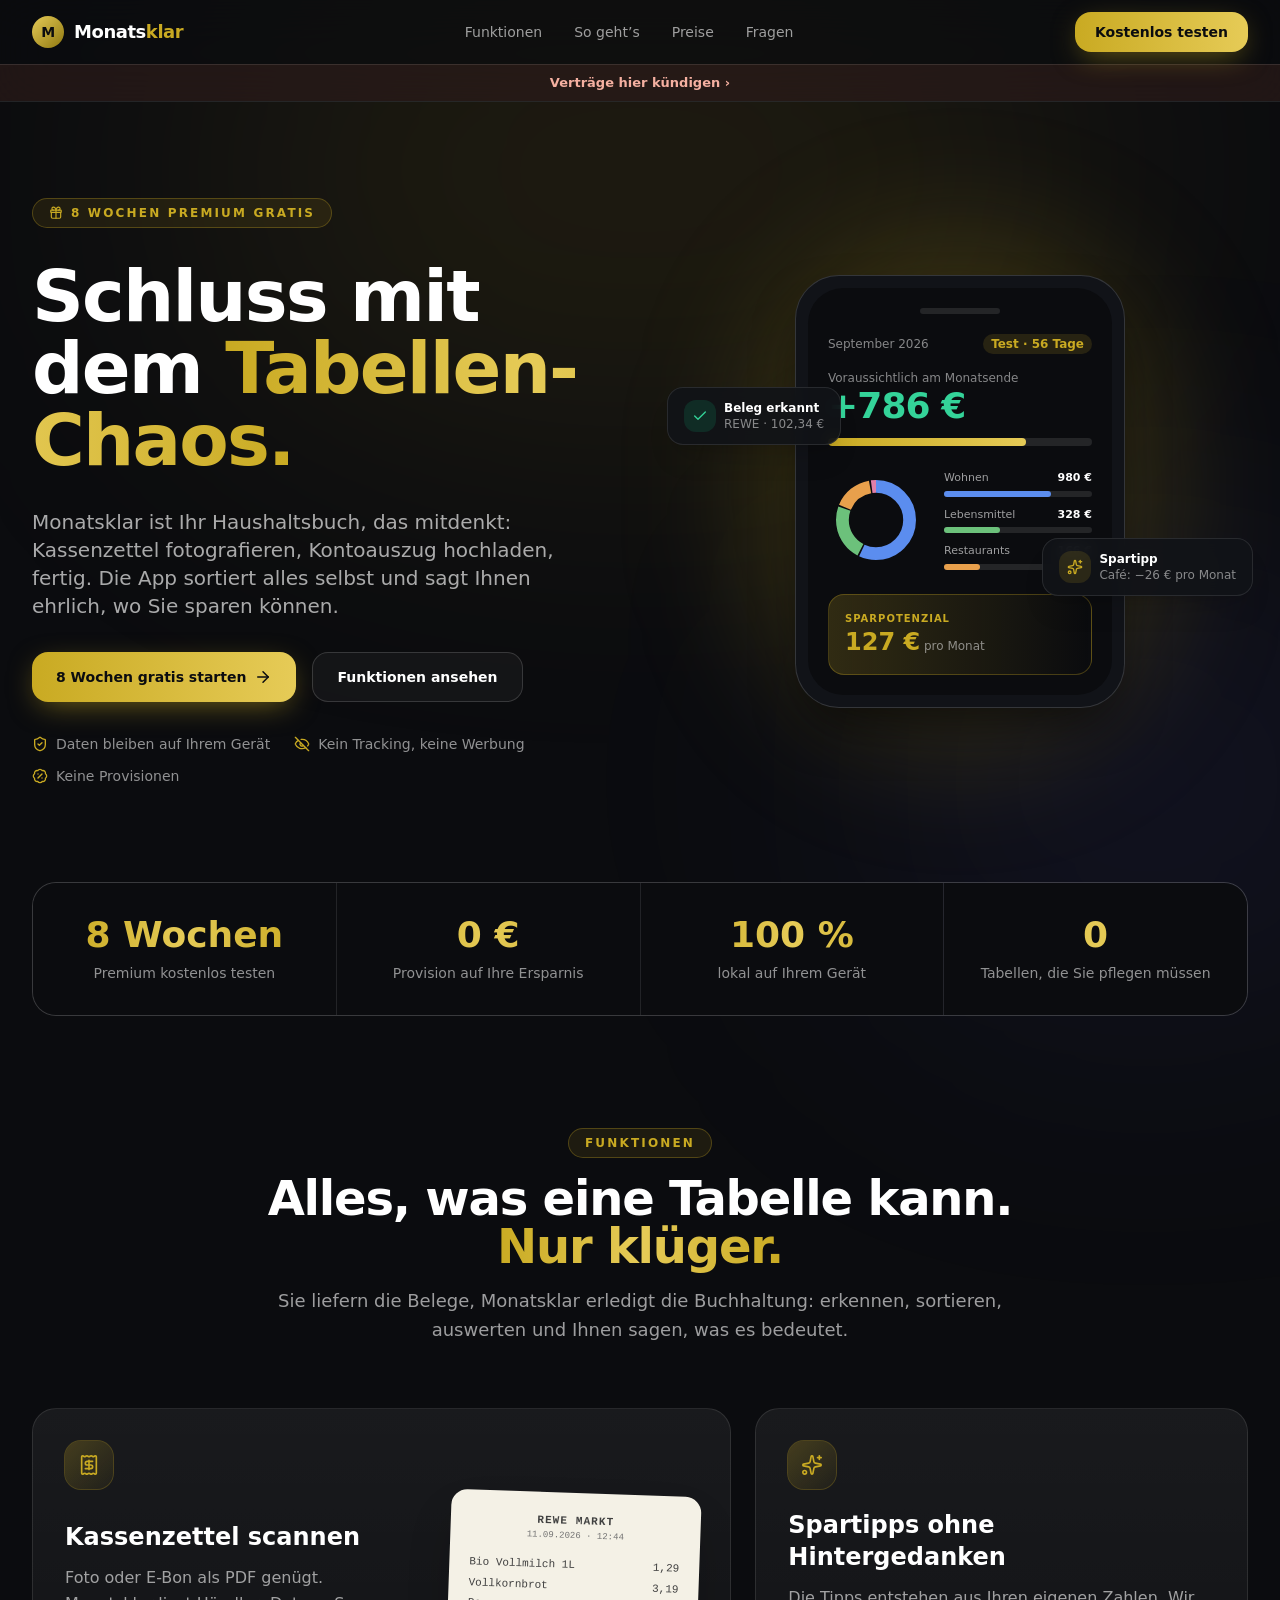
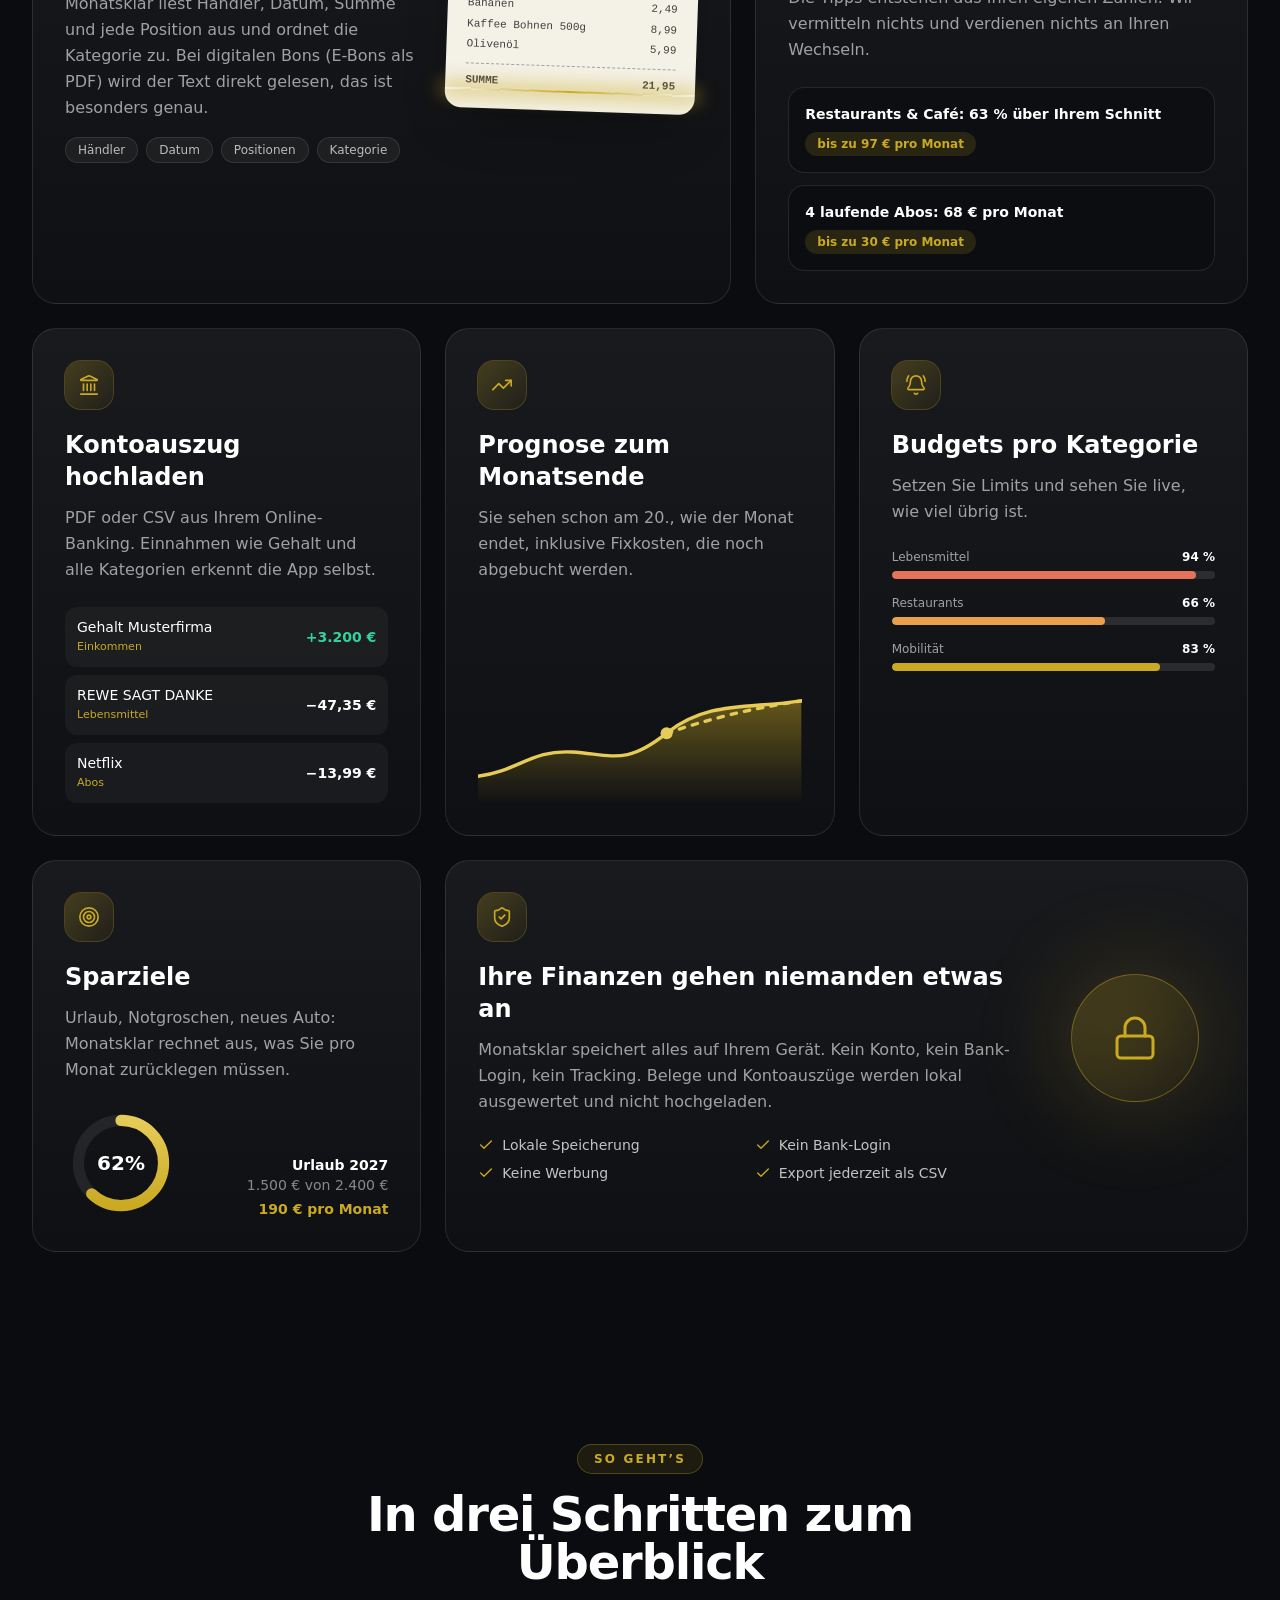
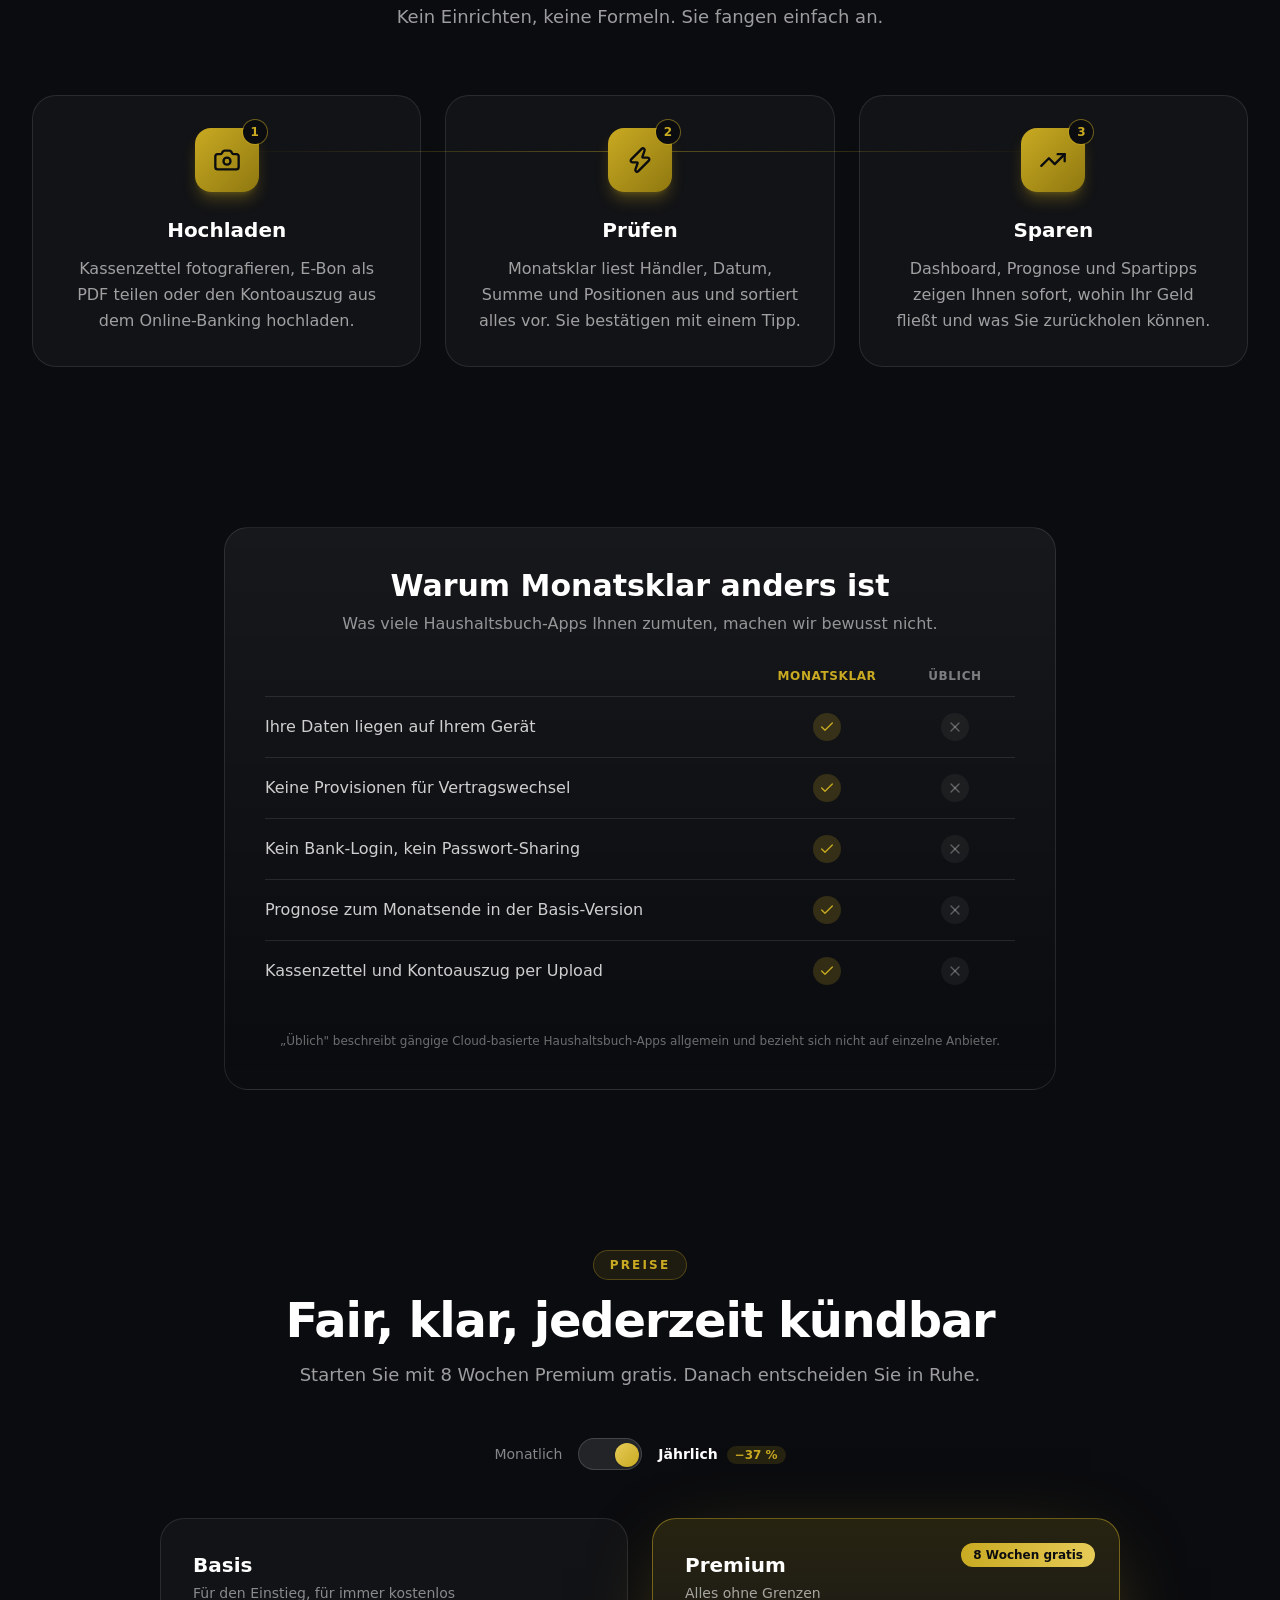
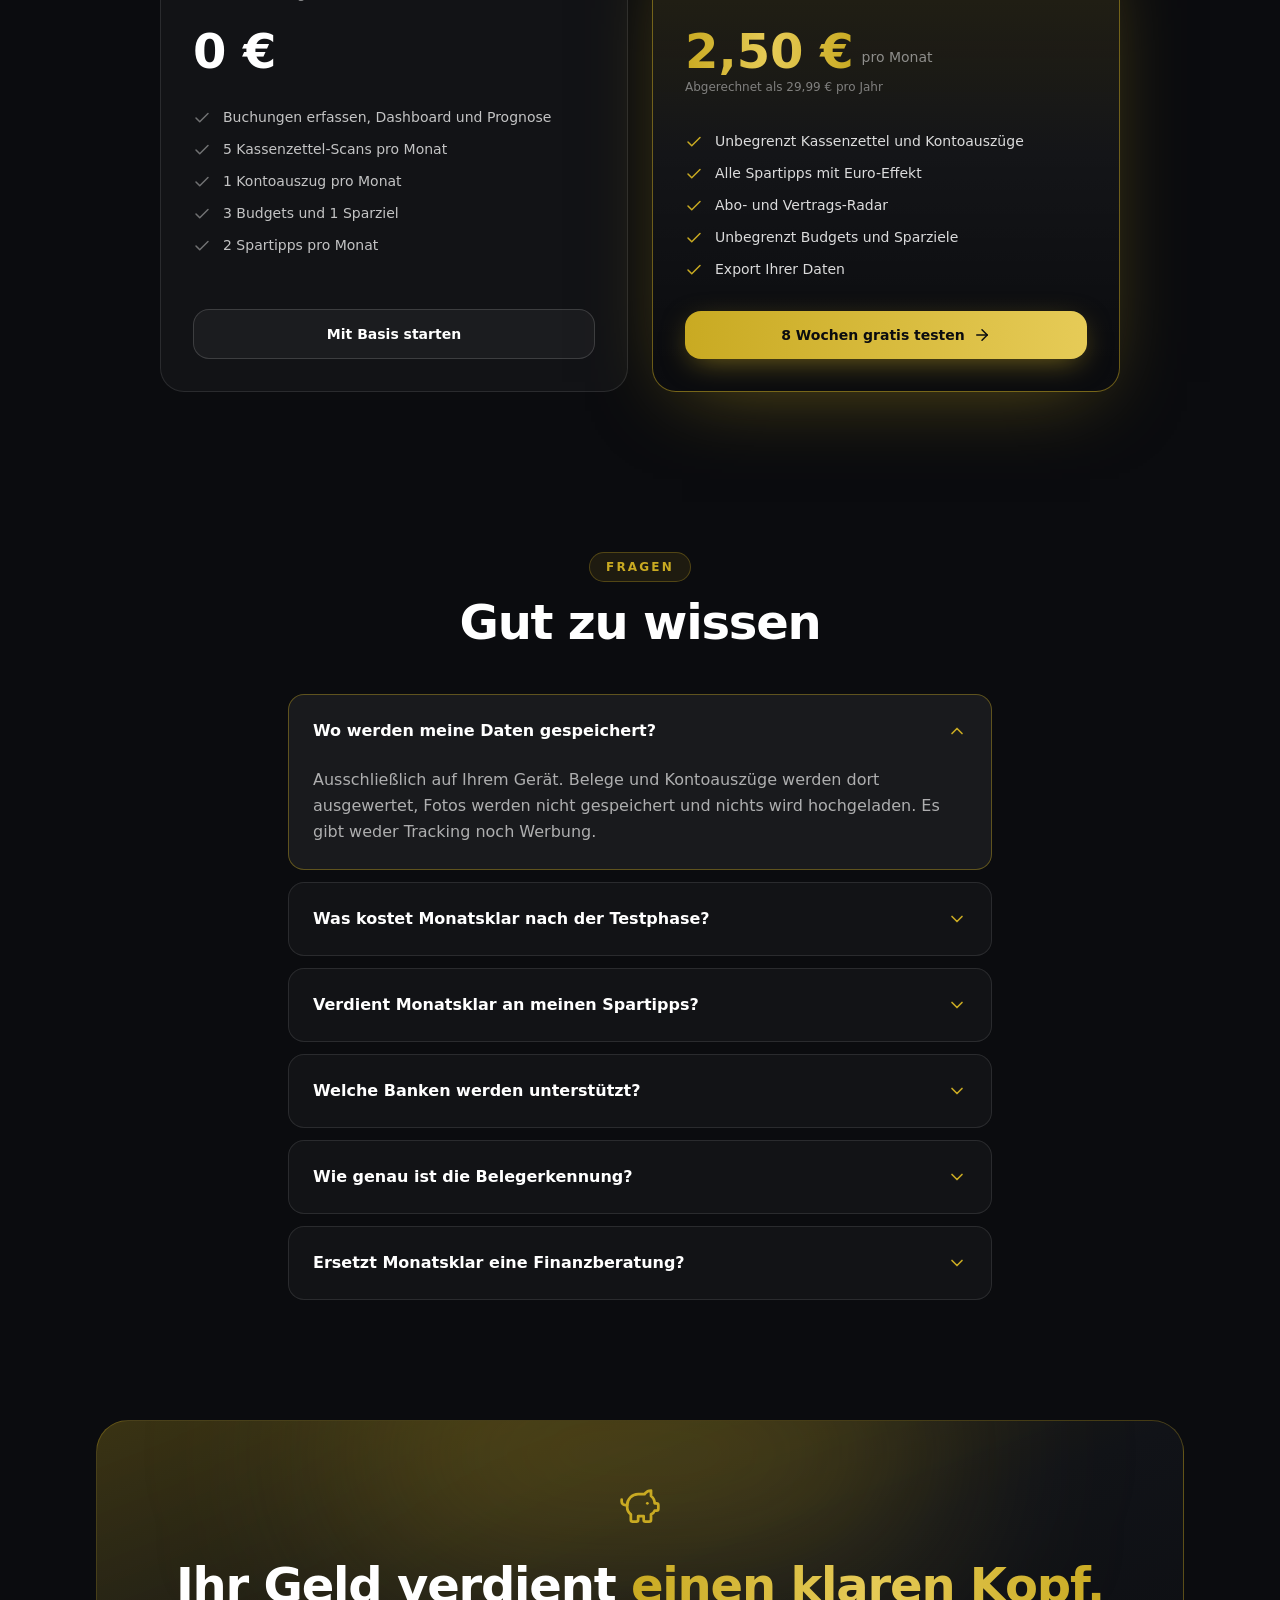
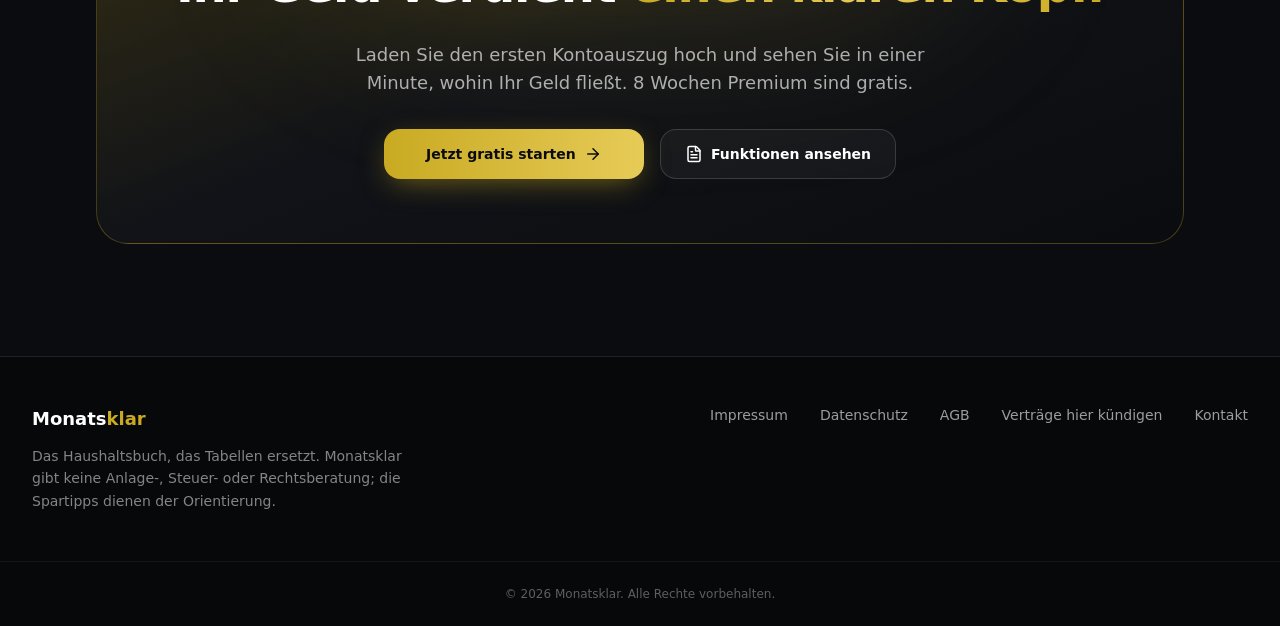
==== info/index.html @ ccb0baa8 "Umbenennung in Monatsklar (App, Landingpage, Impressum, Datenschutz, AGB, Symbole) Co-Authored-By: C" ====
<!doctype html>
<html lang="de">
  <head>
    <meta charset="UTF-8" />
    <meta name="viewport" content="width=device-width, initial-scale=1.0" />
    <meta name="theme-color" content="#0B0C0F" />
    <meta name="robots" content="noindex" />
    <meta name="description" content="Monatsklar: Das Haushaltsbuch, das Excel-Tabellen ersetzt. Kassenzettel scannen, Kontoauszug hochladen, ehrliche Spartipps. Ihre Daten bleiben auf Ihrem Gerät." />
    <link rel="icon" type="image/png" href="icon-192.png" />
    <title>Monatsklar – Ihr Haushaltsbuch ohne Tabellen</title>
    <script type="module" crossorigin src="./assets/main-u9g-GvxR.js"></script>
    <link rel="modulepreload" crossorigin href="./assets/jsx-runtime-CfzpTNAE.js">
    <link rel="stylesheet" crossorigin href="./assets/jsx-runtime-DGRB9wuJ.css">
  </head>
  <body>
    <div id="root"></div>
  </body>
</html>
---- info/assets/jsx-runtime-DGRB9wuJ.css ----
*,:before,:after,::backdrop{--tw-border-spacing-x:0;--tw-border-spacing-y:0;--tw-translate-x:0;--tw-translate-y:0;--tw-rotate:0;--tw-skew-x:0;--tw-skew-y:0;--tw-scale-x:1;--tw-scale-y:1;--tw-pan-x: ;--tw-pan-y: ;--tw-pinch-zoom: ;--tw-scroll-snap-strictness:proximity;--tw-gradient-from-position: ;--tw-gradient-via-position: ;--tw-gradient-to-position: ;--tw-ordinal: ;--tw-slashed-zero: ;--tw-numeric-figure: ;--tw-numeric-spacing: ;--tw-numeric-fraction: ;--tw-ring-inset: ;--tw-ring-offset-width:0px;--tw-ring-offset-color:#fff;--tw-ring-color:#3b82f680;--tw-ring-offset-shadow:0 0 #0000;--tw-ring-shadow:0 0 #0000;--tw-shadow:0 0 #0000;--tw-shadow-colored:0 0 #0000;--tw-blur: ;--tw-brightness: ;--tw-contrast: ;--tw-grayscale: ;--tw-hue-rotate: ;--tw-invert: ;--tw-saturate: ;--tw-sepia: ;--tw-drop-shadow: ;--tw-backdrop-blur: ;--tw-backdrop-brightness: ;--tw-backdrop-contrast: ;--tw-backdrop-grayscale: ;--tw-backdrop-hue-rotate: ;--tw-backdrop-invert: ;--tw-backdrop-opacity: ;--tw-backdrop-saturate: ;--tw-backdrop-sepia: ;--tw-contain-size: ;--tw-contain-layout: ;--tw-contain-paint: ;--tw-contain-style: }*,:before,:after{box-sizing:border-box;border:0 solid #e5e7eb}:before,:after{--tw-content:""}html,:host{-webkit-text-size-adjust:100%;tab-size:4;font-feature-settings:normal;font-variation-settings:normal;-webkit-tap-highlight-color:transparent;font-family:ui-sans-serif,system-ui,-apple-system,Segoe UI,Roboto,Helvetica Neue,Arial,sans-serif;line-height:1.5}body{line-height:inherit;margin:0}hr{height:0;color:inherit;border-top-width:1px}abbr:where([title]){-webkit-text-decoration:underline dotted;text-decoration:underline dotted}h1,h2,h3,h4,h5,h6{font-size:inherit;font-weight:inherit}a{color:inherit;-webkit-text-decoration:inherit;text-decoration:inherit}b,strong{font-weight:bolder}code,kbd,samp,pre{font-feature-settings:normal;font-variation-settings:normal;font-family:ui-monospace,SFMono-Regular,Menlo,Monaco,Consolas,Liberation Mono,Courier New,monospace;font-size:1em}small{font-size:80%}sub,sup{vertical-align:baseline;font-size:75%;line-height:0;position:relative}sub{bottom:-.25em}sup{top:-.5em}table{text-indent:0;border-color:inherit;border-collapse:collapse}button,input,optgroup,select,textarea{font-feature-settings:inherit;font-variation-settings:inherit;font-family:inherit;font-size:100%;font-weight:inherit;line-height:inherit;letter-spacing:inherit;color:inherit;margin:0;padding:0}button,select{text-transform:none}button,input:where([type=button]),input:where([type=reset]),input:where([type=submit]){-webkit-appearance:button;background-color:#0000;background-image:none}:-moz-focusring{outline:auto}:-moz-ui-invalid{box-shadow:none}progress{vertical-align:baseline}::-webkit-inner-spin-button{height:auto}::-webkit-outer-spin-button{height:auto}[type=search]{-webkit-appearance:textfield;outline-offset:-2px}::-webkit-search-decoration{-webkit-appearance:none}::-webkit-file-upload-button{-webkit-appearance:button;font:inherit}summary{display:list-item}blockquote,dl,dd,h1,h2,h3,h4,h5,h6,hr,figure,p,pre{margin:0}fieldset{margin:0;padding:0}legend{padding:0}ol,ul,menu{margin:0;padding:0;list-style:none}dialog{padding:0}textarea{resize:vertical}input::-moz-placeholder{opacity:1;color:#9ca3af}textarea::-moz-placeholder{opacity:1;color:#9ca3af}input::placeholder,textarea::placeholder{opacity:1;color:#9ca3af}button,[role=button]{cursor:pointer}:disabled{cursor:default}img,svg,video,canvas,audio,iframe,embed,object{vertical-align:middle;display:block}img,video{max-width:100%;height:auto}[hidden]:where(:not([hidden=until-found])){display:none}html{scroll-behavior:smooth}body{--tw-bg-opacity:1;background-color:rgb(11 12 15/var(--tw-bg-opacity,1));--tw-text-opacity:1;color:rgb(255 255 255/var(--tw-text-opacity,1));-webkit-font-smoothing:antialiased;-moz-osx-font-smoothing:grayscale}::selection{background:#c9aa2259}.pointer-events-none{pointer-events:none}.fixed{position:fixed}.absolute{position:absolute}.relative{position:relative}.sticky{position:sticky}.-inset-10{inset:-2.5rem}.inset-0{inset:0}.inset-x-0{left:0;right:0}.-left-32{left:-8rem}.-right-2{right:-.5rem}.-right-24{right:-6rem}.-right-32{right:-8rem}.-top-2{top:-.5rem}.-top-24{top:-6rem}.bottom-28{bottom:7rem}.bottom-\[-10\%\]{bottom:-10%}.left-1{left:.25rem}.left-1\/2{left:50%}.left-9{left:2.25rem}.left-\[16\%\]{left:16%}.right-6{right:1.5rem}.right-\[-10\%\]{right:-10%}.right-\[16\%\]{right:16%}.top-0{top:0}.top-1{top:.25rem}.top-14{top:3.5rem}.top-28{top:7rem}.top-6{top:1.5rem}.top-\[-10\%\]{top:-10%}.top-\[-12\%\]{top:-12%}.-z-0{z-index:0}.z-10{z-index:10}.z-20{z-index:20}.z-50{z-index:50}.mx-auto{margin-left:auto;margin-right:auto}.my-8{margin-top:2rem;margin-bottom:2rem}.mb-3{margin-bottom:.75rem}.mb-5{margin-bottom:1.25rem}.mb-6{margin-bottom:1.5rem}.ml-1{margin-left:.25rem}.mt-0\.5{margin-top:.125rem}.mt-1{margin-top:.25rem}.mt-1\.5{margin-top:.375rem}.mt-12{margin-top:3rem}.mt-2{margin-top:.5rem}.mt-2\.5{margin-top:.625rem}.mt-3{margin-top:.75rem}.mt-4{margin-top:1rem}.mt-5{margin-top:1.25rem}.mt-6{margin-top:1.5rem}.mt-auto{margin-top:auto}.block{display:block}.inline-block{display:inline-block}.flex{display:flex}.inline-flex{display:inline-flex}.grid{display:grid}.hidden{display:none}.h-0\.5{height:.125rem}.h-1\.5{height:.375rem}.h-12{height:3rem}.h-16{height:4rem}.h-2{height:.5rem}.h-24{height:6rem}.h-28{height:7rem}.h-32{height:8rem}.h-40{height:10rem}.h-5{height:1.25rem}.h-6{height:1.5rem}.h-64{height:16rem}.h-7{height:1.75rem}.h-8{height:2rem}.h-\[420px\]{height:420px}.h-\[520px\]{height:520px}.h-full{height:100%}.h-px{height:1px}.min-h-screen{min-height:100vh}.w-1\.5{width:.375rem}.w-12{width:3rem}.w-16{width:4rem}.w-20{width:5rem}.w-24{width:6rem}.w-28{width:7rem}.w-3\/4{width:75%}.w-32{width:8rem}.w-40{width:10rem}.w-6{width:1.5rem}.w-64{width:16rem}.w-7{width:1.75rem}.w-8{width:2rem}.w-\[300px\]{width:300px}.w-\[520px\]{width:520px}.w-\[600px\]{width:600px}.w-\[800px\]{width:800px}.w-\[900px\]{width:900px}.w-full{width:100%}.min-w-0{min-width:0}.max-w-2xl{max-width:42rem}.max-w-3xl{max-width:48rem}.max-w-4xl{max-width:56rem}.max-w-5xl{max-width:64rem}.max-w-6xl{max-width:72rem}.max-w-7xl{max-width:80rem}.max-w-\[250px\]{max-width:250px}.max-w-sm{max-width:24rem}.max-w-xl{max-width:36rem}.shrink-0{flex-shrink:0}.origin-left{transform-origin:0}.-translate-x-1\/2{--tw-translate-x:-50%;transform:translate(var(--tw-translate-x), var(--tw-translate-y)) rotate(var(--tw-rotate)) skewX(var(--tw-skew-x)) skewY(var(--tw-skew-y)) scaleX(var(--tw-scale-x)) scaleY(var(--tw-scale-y))}.-rotate-90{--tw-rotate:-90deg;transform:translate(var(--tw-translate-x), var(--tw-translate-y)) rotate(var(--tw-rotate)) skewX(var(--tw-skew-x)) skewY(var(--tw-skew-y)) scaleX(var(--tw-scale-x)) scaleY(var(--tw-scale-y))}.rotate-180{--tw-rotate:180deg;transform:translate(var(--tw-translate-x), var(--tw-translate-y)) rotate(var(--tw-rotate)) skewX(var(--tw-skew-x)) skewY(var(--tw-skew-y)) scaleX(var(--tw-scale-x)) scaleY(var(--tw-scale-y))}.rotate-2{--tw-rotate:2deg;transform:translate(var(--tw-translate-x), var(--tw-translate-y)) rotate(var(--tw-rotate)) skewX(var(--tw-skew-x)) skewY(var(--tw-skew-y)) scaleX(var(--tw-scale-x)) scaleY(var(--tw-scale-y))}@keyframes float{0%,to{transform:translateY(0)}50%{transform:translateY(-10px)}}.animate-float{animation:6s ease-in-out infinite float}.animate-float-slow{animation:8s ease-in-out infinite float}@keyframes grow{0%{transform:scaleX(0)}to{transform:scaleX(1)}}.animate-grow{animation:1.2s cubic-bezier(.2,.8,.2,1) both grow}@keyframes pulse{50%{opacity:.5}}.animate-pulse{animation:2s cubic-bezier(.4,0,.6,1) infinite pulse}@keyframes rise{0%{opacity:0;transform:translateY(16px)}to{opacity:1;transform:translateY(0)}}.animate-rise{animation:.8s cubic-bezier(.2,.8,.2,1) both rise}@keyframes scan{0%{top:4%}to{top:92%}}.animate-scan{animation:2.6s ease-in-out infinite alternate scan}.scroll-mt-20{scroll-margin-top:5rem}.grid-cols-2{grid-template-columns:repeat(2,minmax(0,1fr))}.grid-cols-\[1fr_84px_84px\]{grid-template-columns:1fr 84px 84px}.grid-rows-\[0fr\]{grid-template-rows:0fr}.grid-rows-\[1fr\]{grid-template-rows:1fr}.flex-col{flex-direction:column}.flex-wrap{flex-wrap:wrap}.items-end{align-items:flex-end}.items-center{align-items:center}.justify-center{justify-content:center}.justify-between{justify-content:space-between}.gap-16{gap:4rem}.gap-2{gap:.5rem}.gap-2\.5{gap:.625rem}.gap-3{gap:.75rem}.gap-4{gap:1rem}.gap-5{gap:1.25rem}.gap-6{gap:1.5rem}.gap-8{gap:2rem}.gap-px{gap:1px}.gap-x-6{-moz-column-gap:1.5rem;column-gap:1.5rem}.gap-x-8{-moz-column-gap:2rem;column-gap:2rem}.gap-y-2{row-gap:.5rem}.gap-y-3{row-gap:.75rem}.space-y-1>:not([hidden])~:not([hidden]){--tw-space-y-reverse:0;margin-top:calc(.25rem * calc(1 - var(--tw-space-y-reverse)));margin-bottom:calc(.25rem * var(--tw-space-y-reverse))}.space-y-10>:not([hidden])~:not([hidden]){--tw-space-y-reverse:0;margin-top:calc(2.5rem * calc(1 - var(--tw-space-y-reverse)));margin-bottom:calc(2.5rem * var(--tw-space-y-reverse))}.space-y-12>:not([hidden])~:not([hidden]){--tw-space-y-reverse:0;margin-top:calc(3rem * calc(1 - var(--tw-space-y-reverse)));margin-bottom:calc(3rem * var(--tw-space-y-reverse))}.space-y-16>:not([hidden])~:not([hidden]){--tw-space-y-reverse:0;margin-top:calc(4rem * calc(1 - var(--tw-space-y-reverse)));margin-bottom:calc(4rem * var(--tw-space-y-reverse))}.space-y-2>:not([hidden])~:not([hidden]){--tw-space-y-reverse:0;margin-top:calc(.5rem * calc(1 - var(--tw-space-y-reverse)));margin-bottom:calc(.5rem * var(--tw-space-y-reverse))}.space-y-2\.5>:not([hidden])~:not([hidden]){--tw-space-y-reverse:0;margin-top:calc(.625rem * calc(1 - var(--tw-space-y-reverse)));margin-bottom:calc(.625rem * var(--tw-space-y-reverse))}.space-y-3>:not([hidden])~:not([hidden]){--tw-space-y-reverse:0;margin-top:calc(.75rem * calc(1 - var(--tw-space-y-reverse)));margin-bottom:calc(.75rem * var(--tw-space-y-reverse))}.space-y-4>:not([hidden])~:not([hidden]){--tw-space-y-reverse:0;margin-top:calc(1rem * calc(1 - var(--tw-space-y-reverse)));margin-bottom:calc(1rem * var(--tw-space-y-reverse))}.space-y-8>:not([hidden])~:not([hidden]){--tw-space-y-reverse:0;margin-top:calc(2rem * calc(1 - var(--tw-space-y-reverse)));margin-bottom:calc(2rem * var(--tw-space-y-reverse))}.divide-y>:not([hidden])~:not([hidden]){--tw-divide-y-reverse:0;border-top-width:calc(1px * calc(1 - var(--tw-divide-y-reverse)));border-bottom-width:calc(1px * var(--tw-divide-y-reverse))}.divide-white\/10>:not([hidden])~:not([hidden]){border-color:#ffffff1a}.overflow-hidden{overflow:hidden}.overflow-x-hidden{overflow-x:hidden}.truncate{text-overflow:ellipsis;white-space:nowrap;overflow:hidden}.hyphens-auto{-webkit-hyphens:auto;hyphens:auto}.break-words{overflow-wrap:break-word}.rounded-2xl{border-radius:1rem}.rounded-3xl{border-radius:1.5rem}.rounded-\[2\.2rem\]{border-radius:2.2rem}.rounded-\[2\.75rem\]{border-radius:2.75rem}.rounded-\[2rem\]{border-radius:2rem}.rounded-full{border-radius:9999px}.rounded-xl{border-radius:.75rem}.border{border-width:1px}.border-b{border-bottom-width:1px}.border-t{border-top-width:1px}.border-dashed{border-style:dashed}.border-gold\/30{border-color:#c9aa224d}.border-gold\/40{border-color:#c9aa2266}.border-gold\/50{border-color:#c9aa2280}.border-neutral-400{--tw-border-opacity:1;border-color:rgb(163 163 163/var(--tw-border-opacity,1))}.border-white\/10{border-color:#ffffff1a}.border-white\/15{border-color:#ffffff26}.border-white\/5{border-color:#ffffff0d}.bg-\[\#E5735C\]\/10{background-color:#e5735c1a}.bg-\[\#f4f1e6\]{--tw-bg-opacity:1;background-color:rgb(244 241 230/var(--tw-bg-opacity,1))}.bg-emerald-500\/15{background-color:#10b98126}.bg-gold{--tw-bg-opacity:1;background-color:rgb(201 170 34/var(--tw-bg-opacity,1))}.bg-gold\/10{background-color:#c9aa221a}.bg-gold\/15{background-color:#c9aa2226}.bg-gold\/20{background-color:#c9aa2233}.bg-gold\/25{background-color:#c9aa2240}.bg-indigo-500\/10{background-color:#6366f11a}.bg-ink-800{--tw-bg-opacity:1;background-color:rgb(17 19 24/var(--tw-bg-opacity,1))}.bg-ink-800\/90{background-color:#111318e6}.bg-ink-900{--tw-bg-opacity:1;background-color:rgb(11 12 15/var(--tw-bg-opacity,1))}.bg-ink-900\/60{background-color:#0b0c0f99}.bg-ink-900\/70{background-color:#0b0c0fb3}.bg-ink-900\/80{background-color:#0b0c0fcc}.bg-ink-900\/95{background-color:#0b0c0ff2}.bg-ink-950{--tw-bg-opacity:1;background-color:rgb(7 8 10/var(--tw-bg-opacity,1))}.bg-white\/10{background-color:#ffffff1a}.bg-white\/5{background-color:#ffffff0d}.bg-white\/\[0\.03\]{background-color:#ffffff08}.bg-white\/\[0\.04\]{background-color:#ffffff0a}.bg-white\/\[0\.06\]{background-color:#ffffff0f}.bg-gradient-to-b{background-image:linear-gradient(to bottom, var(--tw-gradient-stops))}.bg-gradient-to-br{background-image:linear-gradient(to bottom right, var(--tw-gradient-stops))}.bg-gradient-to-r{background-image:linear-gradient(to right, var(--tw-gradient-stops))}.from-gold{--tw-gradient-from:#c9aa22 var(--tw-gradient-from-position);--tw-gradient-to:#c9aa2200 var(--tw-gradient-to-position);--tw-gradient-stops:var(--tw-gradient-from), var(--tw-gradient-to)}.from-gold-soft{--tw-gradient-from:#e6cb57 var(--tw-gradient-from-position);--tw-gradient-to:#e6cb5700 var(--tw-gradient-to-position);--tw-gradient-stops:var(--tw-gradient-from), var(--tw-gradient-to)}.from-gold\/15{--tw-gradient-from:#c9aa2226 var(--tw-gradient-from-position);--tw-gradient-to:#c9aa2200 var(--tw-gradient-to-position);--tw-gradient-stops:var(--tw-gradient-from), var(--tw-gradient-to)}.from-gold\/20{--tw-gradient-from:#c9aa2233 var(--tw-gradient-from-position);--tw-gradient-to:#c9aa2200 var(--tw-gradient-to-position);--tw-gradient-stops:var(--tw-gradient-from), var(--tw-gradient-to)}.from-gold\/25{--tw-gradient-from:#c9aa2240 var(--tw-gradient-from-position);--tw-gradient-to:#c9aa2200 var(--tw-gradient-to-position);--tw-gradient-stops:var(--tw-gradient-from), var(--tw-gradient-to)}.from-transparent{--tw-gradient-from:transparent var(--tw-gradient-from-position);--tw-gradient-to:#0000 var(--tw-gradient-to-position);--tw-gradient-stops:var(--tw-gradient-from), var(--tw-gradient-to)}.from-white\/\[0\.05\]{--tw-gradient-from:#ffffff0d var(--tw-gradient-from-position);--tw-gradient-to:#fff0 var(--tw-gradient-to-position);--tw-gradient-stops:var(--tw-gradient-from), var(--tw-gradient-to)}.from-white\/\[0\.06\]{--tw-gradient-from:#ffffff0f var(--tw-gradient-from-position);--tw-gradient-to:#fff0 var(--tw-gradient-to-position);--tw-gradient-stops:var(--tw-gradient-from), var(--tw-gradient-to)}.via-gold{--tw-gradient-to:#c9aa2200 var(--tw-gradient-to-position);--tw-gradient-stops:var(--tw-gradient-from), #c9aa22 var(--tw-gradient-via-position), var(--tw-gradient-to)}.via-gold-soft{--tw-gradient-to:#e6cb5700 var(--tw-gradient-to-position);--tw-gradient-stops:var(--tw-gradient-from), #e6cb57 var(--tw-gradient-via-position), var(--tw-gradient-to)}.via-gold\/40{--tw-gradient-to:#c9aa2200 var(--tw-gradient-to-position);--tw-gradient-stops:var(--tw-gradient-from), #c9aa2266 var(--tw-gradient-via-position), var(--tw-gradient-to)}.via-ink-800{--tw-gradient-to:#11131800 var(--tw-gradient-to-position);--tw-gradient-stops:var(--tw-gradient-from), #111318 var(--tw-gradient-via-position), var(--tw-gradient-to)}.via-white\/\[0\.04\]{--tw-gradient-to:#fff0 var(--tw-gradient-to-position);--tw-gradient-stops:var(--tw-gradient-from), #ffffff0a var(--tw-gradient-via-position), var(--tw-gradient-to)}.to-gold{--tw-gradient-to:#c9aa22 var(--tw-gradient-to-position)}.to-gold-deep{--tw-gradient-to:#8f7810 var(--tw-gradient-to-position)}.to-gold-soft{--tw-gradient-to:#e6cb57 var(--tw-gradient-to-position)}.to-gold\/5{--tw-gradient-to:#c9aa220d var(--tw-gradient-to-position)}.to-ink-900{--tw-gradient-to:#0b0c0f var(--tw-gradient-to-position)}.to-transparent{--tw-gradient-to:transparent var(--tw-gradient-to-position)}.to-white\/\[0\.02\]{--tw-gradient-to:#ffffff05 var(--tw-gradient-to-position)}.bg-clip-text{-webkit-background-clip:text;background-clip:text}.p-10{padding:2.5rem}.p-2{padding:.5rem}.p-3{padding:.75rem}.p-4{padding:1rem}.p-5{padding:1.25rem}.p-6{padding:1.5rem}.p-8{padding:2rem}.\!px-5{padding-left:1.25rem!important;padding-right:1.25rem!important}.\!py-2\.5{padding-top:.625rem!important;padding-bottom:.625rem!important}.px-2{padding-left:.5rem;padding-right:.5rem}.px-3{padding-left:.75rem;padding-right:.75rem}.px-4{padding-left:1rem;padding-right:1rem}.px-5{padding-left:1.25rem;padding-right:1.25rem}.px-6{padding-left:1.5rem;padding-right:1.5rem}.py-0\.5{padding-top:.125rem;padding-bottom:.125rem}.py-1{padding-top:.25rem;padding-bottom:.25rem}.py-1\.5{padding-top:.375rem;padding-bottom:.375rem}.py-10{padding-top:2.5rem;padding-bottom:2.5rem}.py-12{padding-top:3rem;padding-bottom:3rem}.py-16{padding-top:4rem;padding-bottom:4rem}.py-2{padding-top:.5rem;padding-bottom:.5rem}.py-2\.5{padding-top:.625rem;padding-bottom:.625rem}.py-20{padding-top:5rem;padding-bottom:5rem}.py-28{padding-top:7rem;padding-bottom:7rem}.py-3{padding-top:.75rem;padding-bottom:.75rem}.py-3\.5{padding-top:.875rem;padding-bottom:.875rem}.py-4{padding-top:1rem;padding-bottom:1rem}.py-6{padding-top:1.5rem;padding-bottom:1.5rem}.pb-2{padding-bottom:.5rem}.pb-24{padding-bottom:6rem}.pb-28{padding-bottom:7rem}.pb-3{padding-bottom:.75rem}.pb-6{padding-bottom:1.5rem}.pl-1{padding-left:.25rem}.pt-1{padding-top:.25rem}.pt-10{padding-top:2.5rem}.pt-16{padding-top:4rem}.pt-2{padding-top:.5rem}.text-left{text-align:left}.text-center{text-align:center}.text-right{text-align:right}.font-mono{font-family:ui-monospace,SFMono-Regular,Menlo,Monaco,Consolas,Liberation Mono,Courier New,monospace}.font-sans{font-family:ui-sans-serif,system-ui,-apple-system,Segoe UI,Roboto,Helvetica Neue,Arial,sans-serif}.text-2xl{font-size:1.5rem;line-height:2rem}.text-3xl{font-size:1.875rem;line-height:2.25rem}.text-4xl{font-size:2.25rem;line-height:2.5rem}.text-5xl{font-size:3rem;line-height:1}.text-\[10px\]{font-size:10px}.text-\[11px\]{font-size:11px}.text-\[13px\]{font-size:13px}.text-\[9px\]{font-size:9px}.text-lg{font-size:1.125rem;line-height:1.75rem}.text-sm{font-size:.875rem;line-height:1.25rem}.text-xl{font-size:1.25rem;line-height:1.75rem}.text-xs{font-size:.75rem;line-height:1rem}.font-black{font-weight:900}.font-bold{font-weight:700}.font-extrabold{font-weight:800}.font-medium{font-weight:500}.font-semibold{font-weight:600}.uppercase{text-transform:uppercase}.not-italic{font-style:normal}.leading-\[1\.05\]{line-height:1.05}.leading-relaxed{line-height:1.625}.tracking-\[0\.18em\]{letter-spacing:.18em}.tracking-tight{letter-spacing:-.025em}.tracking-wider{letter-spacing:.05em}.tracking-widest{letter-spacing:.1em}.text-\[\#F5B0A1\]{--tw-text-opacity:1;color:rgb(245 176 161/var(--tw-text-opacity,1))}.text-emerald-400{--tw-text-opacity:1;color:rgb(52 211 153/var(--tw-text-opacity,1))}.text-gold{--tw-text-opacity:1;color:rgb(201 170 34/var(--tw-text-opacity,1))}.text-ink-900{--tw-text-opacity:1;color:rgb(11 12 15/var(--tw-text-opacity,1))}.text-neutral-500{--tw-text-opacity:1;color:rgb(115 115 115/var(--tw-text-opacity,1))}.text-neutral-700{--tw-text-opacity:1;color:rgb(64 64 64/var(--tw-text-opacity,1))}.text-transparent{color:#0000}.text-white{--tw-text-opacity:1;color:rgb(255 255 255/var(--tw-text-opacity,1))}.text-white\/30{color:#ffffff4d}.text-white\/35{color:#ffffff59}.text-white\/40{color:#fff6}.text-white\/45{color:#ffffff73}.text-white\/50{color:#ffffff80}.text-white\/55{color:#ffffff8c}.text-white\/60{color:#fff9}.text-white\/65{color:#ffffffa6}.text-white\/70{color:#ffffffb3}.text-white\/75{color:#ffffffbf}.text-white\/80{color:#fffc}.text-white\/85{color:#ffffffd9}.underline-offset-4{text-underline-offset:4px}.opacity-0{opacity:0}.shadow{--tw-shadow:0 1px 3px 0 #0000001a, 0 1px 2px -1px #0000001a;--tw-shadow-colored:0 1px 3px 0 var(--tw-shadow-color), 0 1px 2px -1px var(--tw-shadow-color);box-shadow:var(--tw-ring-offset-shadow,0 0 #0000), var(--tw-ring-shadow,0 0 #0000), var(--tw-shadow)}.shadow-2xl{--tw-shadow:0 25px 50px -12px #00000040;--tw-shadow-colored:0 25px 50px -12px var(--tw-shadow-color);box-shadow:var(--tw-ring-offset-shadow,0 0 #0000), var(--tw-ring-shadow,0 0 #0000), var(--tw-shadow)}.shadow-\[0_0_18px_4px_rgba\(201\,170\,34\,\.7\)\]{--tw-shadow:0 0 18px 4px #c9aa22b3;--tw-shadow-colored:0 0 18px 4px var(--tw-shadow-color);box-shadow:var(--tw-ring-offset-shadow,0 0 #0000), var(--tw-ring-shadow,0 0 #0000), var(--tw-shadow)}.shadow-\[0_20px_80px_-30px_rgba\(201\,170\,34\,\.5\)\]{--tw-shadow:0 20px 80px -30px #c9aa2280;--tw-shadow-colored:0 20px 80px -30px var(--tw-shadow-color);box-shadow:var(--tw-ring-offset-shadow,0 0 #0000), var(--tw-ring-shadow,0 0 #0000), var(--tw-shadow)}.shadow-\[0_8px_30px_-8px_rgba\(201\,170\,34\,\.6\)\]{--tw-shadow:0 8px 30px -8px #c9aa2299;--tw-shadow-colored:0 8px 30px -8px var(--tw-shadow-color);box-shadow:var(--tw-ring-offset-shadow,0 0 #0000), var(--tw-ring-shadow,0 0 #0000), var(--tw-shadow)}.shadow-lg{--tw-shadow:0 10px 15px -3px #0000001a, 0 4px 6px -4px #0000001a;--tw-shadow-colored:0 10px 15px -3px var(--tw-shadow-color), 0 4px 6px -4px var(--tw-shadow-color);box-shadow:var(--tw-ring-offset-shadow,0 0 #0000), var(--tw-ring-shadow,0 0 #0000), var(--tw-shadow)}.shadow-xl{--tw-shadow:0 20px 25px -5px #0000001a, 0 8px 10px -6px #0000001a;--tw-shadow-colored:0 20px 25px -5px var(--tw-shadow-color), 0 8px 10px -6px var(--tw-shadow-color);box-shadow:var(--tw-ring-offset-shadow,0 0 #0000), var(--tw-ring-shadow,0 0 #0000), var(--tw-shadow)}.shadow-black\/60{--tw-shadow-color:#0009;--tw-shadow:var(--tw-shadow-colored)}.shadow-gold\/30{--tw-shadow-color:#c9aa224d;--tw-shadow:var(--tw-shadow-colored)}.ring{--tw-ring-offset-shadow:var(--tw-ring-inset) 0 0 0 var(--tw-ring-offset-width) var(--tw-ring-offset-color);--tw-ring-shadow:var(--tw-ring-inset) 0 0 0 calc(3px + var(--tw-ring-offset-width)) var(--tw-ring-color);box-shadow:var(--tw-ring-offset-shadow), var(--tw-ring-shadow), var(--tw-shadow,0 0 #0000)}.ring-1{--tw-ring-offset-shadow:var(--tw-ring-inset) 0 0 0 var(--tw-ring-offset-width) var(--tw-ring-offset-color);--tw-ring-shadow:var(--tw-ring-inset) 0 0 0 calc(1px + var(--tw-ring-offset-width)) var(--tw-ring-color);box-shadow:var(--tw-ring-offset-shadow), var(--tw-ring-shadow), var(--tw-shadow,0 0 #0000)}.ring-gold\/30{--tw-ring-color:#c9aa224d}.ring-gold\/50{--tw-ring-color:#c9aa2280}.blur-2xl{--tw-blur:blur(40px);filter:var(--tw-blur) var(--tw-brightness) var(--tw-contrast) var(--tw-grayscale) var(--tw-hue-rotate) var(--tw-invert) var(--tw-saturate) var(--tw-sepia) var(--tw-drop-shadow)}.blur-3xl{--tw-blur:blur(64px);filter:var(--tw-blur) var(--tw-brightness) var(--tw-contrast) var(--tw-grayscale) var(--tw-hue-rotate) var(--tw-invert) var(--tw-saturate) var(--tw-sepia) var(--tw-drop-shadow)}.blur-\[100px\]{--tw-blur:blur(100px);filter:var(--tw-blur) var(--tw-brightness) var(--tw-contrast) var(--tw-grayscale) var(--tw-hue-rotate) var(--tw-invert) var(--tw-saturate) var(--tw-sepia) var(--tw-drop-shadow)}.blur-\[140px\]{--tw-blur:blur(140px);filter:var(--tw-blur) var(--tw-brightness) var(--tw-contrast) var(--tw-grayscale) var(--tw-hue-rotate) var(--tw-invert) var(--tw-saturate) var(--tw-sepia) var(--tw-drop-shadow)}.backdrop-blur{--tw-backdrop-blur:blur(8px);-webkit-backdrop-filter:var(--tw-backdrop-blur) var(--tw-backdrop-brightness) var(--tw-backdrop-contrast) var(--tw-backdrop-grayscale) var(--tw-backdrop-hue-rotate) var(--tw-backdrop-invert) var(--tw-backdrop-opacity) var(--tw-backdrop-saturate) var(--tw-backdrop-sepia);backdrop-filter:var(--tw-backdrop-blur) var(--tw-backdrop-brightness) var(--tw-backdrop-contrast) var(--tw-backdrop-grayscale) var(--tw-backdrop-hue-rotate) var(--tw-backdrop-invert) var(--tw-backdrop-opacity) var(--tw-backdrop-saturate) var(--tw-backdrop-sepia)}.backdrop-blur-xl{--tw-backdrop-blur:blur(24px);-webkit-backdrop-filter:var(--tw-backdrop-blur) var(--tw-backdrop-brightness) var(--tw-backdrop-contrast) var(--tw-backdrop-grayscale) var(--tw-backdrop-hue-rotate) var(--tw-backdrop-invert) var(--tw-backdrop-opacity) var(--tw-backdrop-saturate) var(--tw-backdrop-sepia);backdrop-filter:var(--tw-backdrop-blur) var(--tw-backdrop-brightness) var(--tw-backdrop-contrast) var(--tw-backdrop-grayscale) var(--tw-backdrop-hue-rotate) var(--tw-backdrop-invert) var(--tw-backdrop-opacity) var(--tw-backdrop-saturate) var(--tw-backdrop-sepia)}.transition{transition-property:color,background-color,border-color,text-decoration-color,fill,stroke,opacity,box-shadow,transform,filter,-webkit-backdrop-filter,backdrop-filter;transition-duration:.15s;transition-timing-function:cubic-bezier(.4,0,.2,1)}.transition-all{transition-property:all;transition-duration:.15s;transition-timing-function:cubic-bezier(.4,0,.2,1)}.transition-colors{transition-property:color,background-color,border-color,text-decoration-color,fill,stroke;transition-duration:.15s;transition-timing-function:cubic-bezier(.4,0,.2,1)}.transition-opacity{transition-property:opacity;transition-duration:.15s;transition-timing-function:cubic-bezier(.4,0,.2,1)}.transition-transform{transition-property:transform;transition-duration:.15s;transition-timing-function:cubic-bezier(.4,0,.2,1)}.duration-300{transition-duration:.3s}.duration-500{transition-duration:.5s}.duration-700{transition-duration:.7s}@media (prefers-reduced-motion:reduce){*,:before,:after{scroll-behavior:auto!important;transition-duration:.01ms!important;animation:none!important}}.hover\:-translate-y-0\.5:hover{--tw-translate-y:-.125rem;transform:translate(var(--tw-translate-x), var(--tw-translate-y)) rotate(var(--tw-rotate)) skewX(var(--tw-skew-x)) skewY(var(--tw-skew-y)) scaleX(var(--tw-scale-x)) scaleY(var(--tw-scale-y))}.hover\:-translate-y-1:hover{--tw-translate-y:-.25rem;transform:translate(var(--tw-translate-x), var(--tw-translate-y)) rotate(var(--tw-rotate)) skewX(var(--tw-skew-x)) skewY(var(--tw-skew-y)) scaleX(var(--tw-scale-x)) scaleY(var(--tw-scale-y))}.hover\:border-gold\/40:hover{border-color:#c9aa2266}.hover\:border-gold\/50:hover{border-color:#c9aa2280}.hover\:border-white\/25:hover{border-color:#ffffff40}.hover\:bg-\[\#E5735C\]\/20:hover{background-color:#e5735c33}.hover\:bg-ink-800:hover{--tw-bg-opacity:1;background-color:rgb(17 19 24/var(--tw-bg-opacity,1))}.hover\:bg-white\/10:hover{background-color:#ffffff1a}.hover\:bg-white\/5:hover{background-color:#ffffff0d}.hover\:bg-white\/\[0\.03\]:hover{background-color:#ffffff08}.hover\:bg-white\/\[0\.06\]:hover{background-color:#ffffff0f}.hover\:bg-white\/\[0\.08\]:hover{background-color:#ffffff14}.hover\:text-gold:hover{--tw-text-opacity:1;color:rgb(201 170 34/var(--tw-text-opacity,1))}.hover\:text-white:hover{--tw-text-opacity:1;color:rgb(255 255 255/var(--tw-text-opacity,1))}.hover\:underline:hover{text-decoration-line:underline}.hover\:shadow-\[0_14px_40px_-6px_rgba\(201\,170\,34\,\.75\)\]:hover{--tw-shadow:0 14px 40px -6px #c9aa22bf;--tw-shadow-colored:0 14px 40px -6px var(--tw-shadow-color);box-shadow:var(--tw-ring-offset-shadow,0 0 #0000), var(--tw-ring-shadow,0 0 #0000), var(--tw-shadow)}.hover\:shadow-\[0_20px_60px_-20px_rgba\(201\,170\,34\,\.35\)\]:hover{--tw-shadow:0 20px 60px -20px #c9aa2259;--tw-shadow-colored:0 20px 60px -20px var(--tw-shadow-color);box-shadow:var(--tw-ring-offset-shadow,0 0 #0000), var(--tw-ring-shadow,0 0 #0000), var(--tw-shadow)}.hover\:shadow-\[0_30px_90px_-25px_rgba\(201\,170\,34\,\.7\)\]:hover{--tw-shadow:0 30px 90px -25px #c9aa22b3;--tw-shadow-colored:0 30px 90px -25px var(--tw-shadow-color);box-shadow:var(--tw-ring-offset-shadow,0 0 #0000), var(--tw-ring-shadow,0 0 #0000), var(--tw-shadow)}.hover\:brightness-110:hover{--tw-brightness:brightness(1.1);filter:var(--tw-blur) var(--tw-brightness) var(--tw-contrast) var(--tw-grayscale) var(--tw-hue-rotate) var(--tw-invert) var(--tw-saturate) var(--tw-sepia) var(--tw-drop-shadow)}.focus\:outline-none:focus{outline-offset:2px;outline:2px solid #0000}.focus-visible\:ring-2:focus-visible{--tw-ring-offset-shadow:var(--tw-ring-inset) 0 0 0 var(--tw-ring-offset-width) var(--tw-ring-offset-color);--tw-ring-shadow:var(--tw-ring-inset) 0 0 0 calc(2px + var(--tw-ring-offset-width)) var(--tw-ring-color);box-shadow:var(--tw-ring-offset-shadow), var(--tw-ring-shadow), var(--tw-shadow,0 0 #0000)}.focus-visible\:ring-gold:focus-visible{--tw-ring-opacity:1;--tw-ring-color:rgb(201 170 34/var(--tw-ring-opacity,1))}.focus-visible\:ring-offset-2:focus-visible{--tw-ring-offset-width:2px}.focus-visible\:ring-offset-ink-900:focus-visible{--tw-ring-offset-color:#0b0c0f}.active\:translate-y-0:active{--tw-translate-y:0px;transform:translate(var(--tw-translate-x), var(--tw-translate-y)) rotate(var(--tw-rotate)) skewX(var(--tw-skew-x)) skewY(var(--tw-skew-y)) scaleX(var(--tw-scale-x)) scaleY(var(--tw-scale-y))}.group:hover .group-hover\:-translate-x-1{--tw-translate-x:-.25rem;transform:translate(var(--tw-translate-x), var(--tw-translate-y)) rotate(var(--tw-rotate)) skewX(var(--tw-skew-x)) skewY(var(--tw-skew-y)) scaleX(var(--tw-scale-x)) scaleY(var(--tw-scale-y))}.group:hover .group-hover\:translate-x-1{--tw-translate-x:.25rem;transform:translate(var(--tw-translate-x), var(--tw-translate-y)) rotate(var(--tw-rotate)) skewX(var(--tw-skew-x)) skewY(var(--tw-skew-y)) scaleX(var(--tw-scale-x)) scaleY(var(--tw-scale-y))}.group:hover .group-hover\:rotate-0{--tw-rotate:0deg;transform:translate(var(--tw-translate-x), var(--tw-translate-y)) rotate(var(--tw-rotate)) skewX(var(--tw-skew-x)) skewY(var(--tw-skew-y)) scaleX(var(--tw-scale-x)) scaleY(var(--tw-scale-y))}.group:hover .group-hover\:rotate-3{--tw-rotate:3deg;transform:translate(var(--tw-translate-x), var(--tw-translate-y)) rotate(var(--tw-rotate)) skewX(var(--tw-skew-x)) skewY(var(--tw-skew-y)) scaleX(var(--tw-scale-x)) scaleY(var(--tw-scale-y))}.group:hover .group-hover\:scale-110{--tw-scale-x:1.1;--tw-scale-y:1.1;transform:translate(var(--tw-translate-x), var(--tw-translate-y)) rotate(var(--tw-rotate)) skewX(var(--tw-skew-x)) skewY(var(--tw-skew-y)) scaleX(var(--tw-scale-x)) scaleY(var(--tw-scale-y))}.group:hover .group-hover\:border-gold\/25{border-color:#c9aa2240}.group:hover .group-hover\:opacity-100{opacity:1}.group:hover .group-hover\:brightness-125{--tw-brightness:brightness(1.25);filter:var(--tw-blur) var(--tw-brightness) var(--tw-contrast) var(--tw-grayscale) var(--tw-hue-rotate) var(--tw-invert) var(--tw-saturate) var(--tw-sepia) var(--tw-drop-shadow)}.group:hover .group-hover\:\[stroke-dashoffset\:60\]{stroke-dashoffset:60px}@media (width>=640px){.sm\:w-\[330px\]{width:330px}.sm\:min-w-\[260px\]{min-width:260px}.sm\:grid-cols-2{grid-template-columns:repeat(2,minmax(0,1fr))}.sm\:grid-cols-\[1fr_120px_120px\]{grid-template-columns:1fr 120px 120px}.sm\:grid-cols-\[1fr_auto\]{grid-template-columns:1fr auto}.sm\:flex-row{flex-direction:row}.sm\:items-center{align-items:center}.sm\:p-10{padding:2.5rem}.sm\:p-12{padding:3rem}.sm\:p-16{padding:4rem}.sm\:px-8{padding-left:2rem;padding-right:2rem}.sm\:py-20{padding-top:5rem;padding-bottom:5rem}.sm\:text-3xl{font-size:1.875rem;line-height:2.25rem}.sm\:text-4xl{font-size:2.25rem;line-height:2.5rem}.sm\:text-5xl{font-size:3rem;line-height:1}.sm\:text-6xl{font-size:3.75rem;line-height:1}.sm\:text-base{font-size:1rem;line-height:1.5rem}.sm\:text-xl{font-size:1.25rem;line-height:1.75rem}}@media (width>=768px){.md\:block{display:block}.md\:flex{display:flex}.md\:hidden{display:none}.md\:grid-cols-2{grid-template-columns:repeat(2,minmax(0,1fr))}.md\:grid-cols-3{grid-template-columns:repeat(3,minmax(0,1fr))}.md\:flex-row{flex-direction:row}.md\:items-start{align-items:flex-start}.md\:justify-between{justify-content:space-between}}@media (width>=1024px){.lg\:col-span-4{grid-column:span 4/span 4}.lg\:col-span-5{grid-column:span 5/span 5}.lg\:col-span-7{grid-column:span 7/span 7}.lg\:col-span-8{grid-column:span 8/span 8}.lg\:grid-cols-12{grid-template-columns:repeat(12,minmax(0,1fr))}.lg\:grid-cols-2{grid-template-columns:repeat(2,minmax(0,1fr))}.lg\:grid-cols-4{grid-template-columns:repeat(4,minmax(0,1fr))}.lg\:pt-24{padding-top:6rem}}@media (width>=1280px){.xl\:flex{display:flex}.xl\:text-7xl{font-size:4.5rem;line-height:1}}
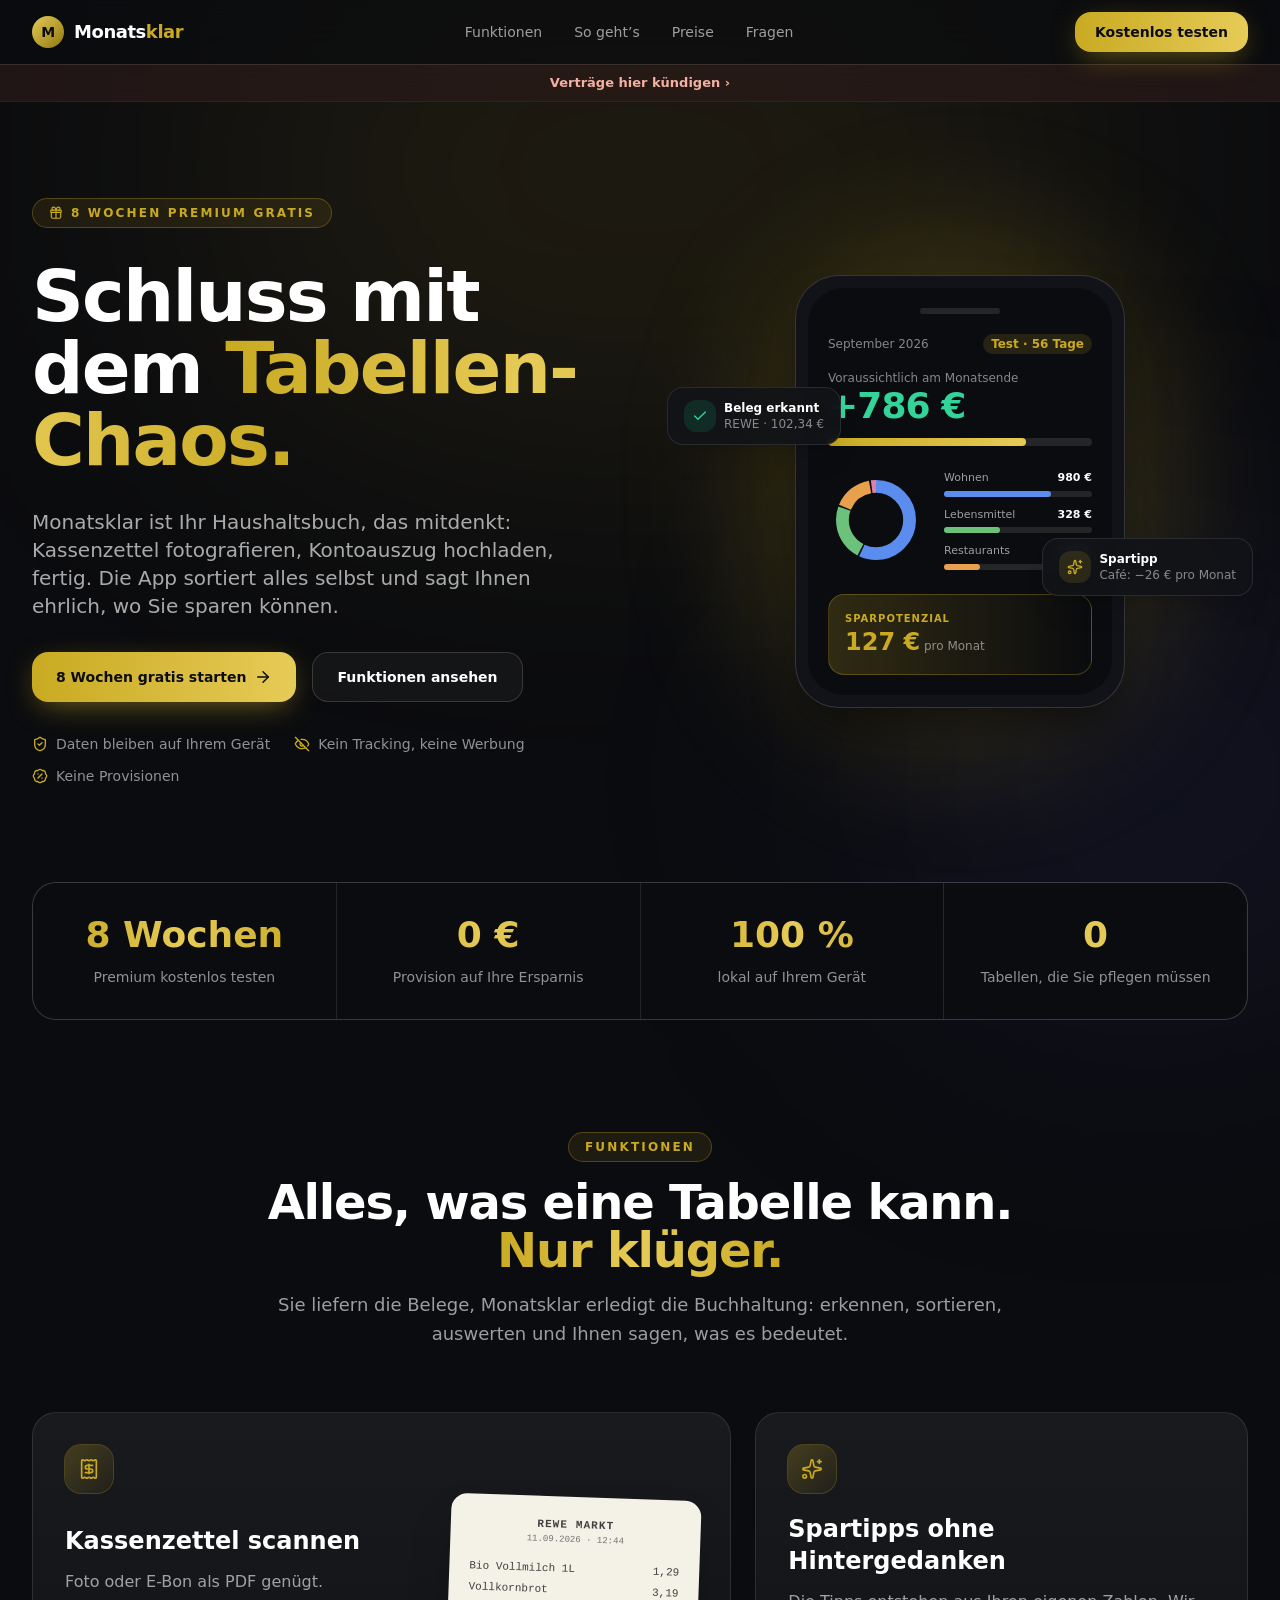
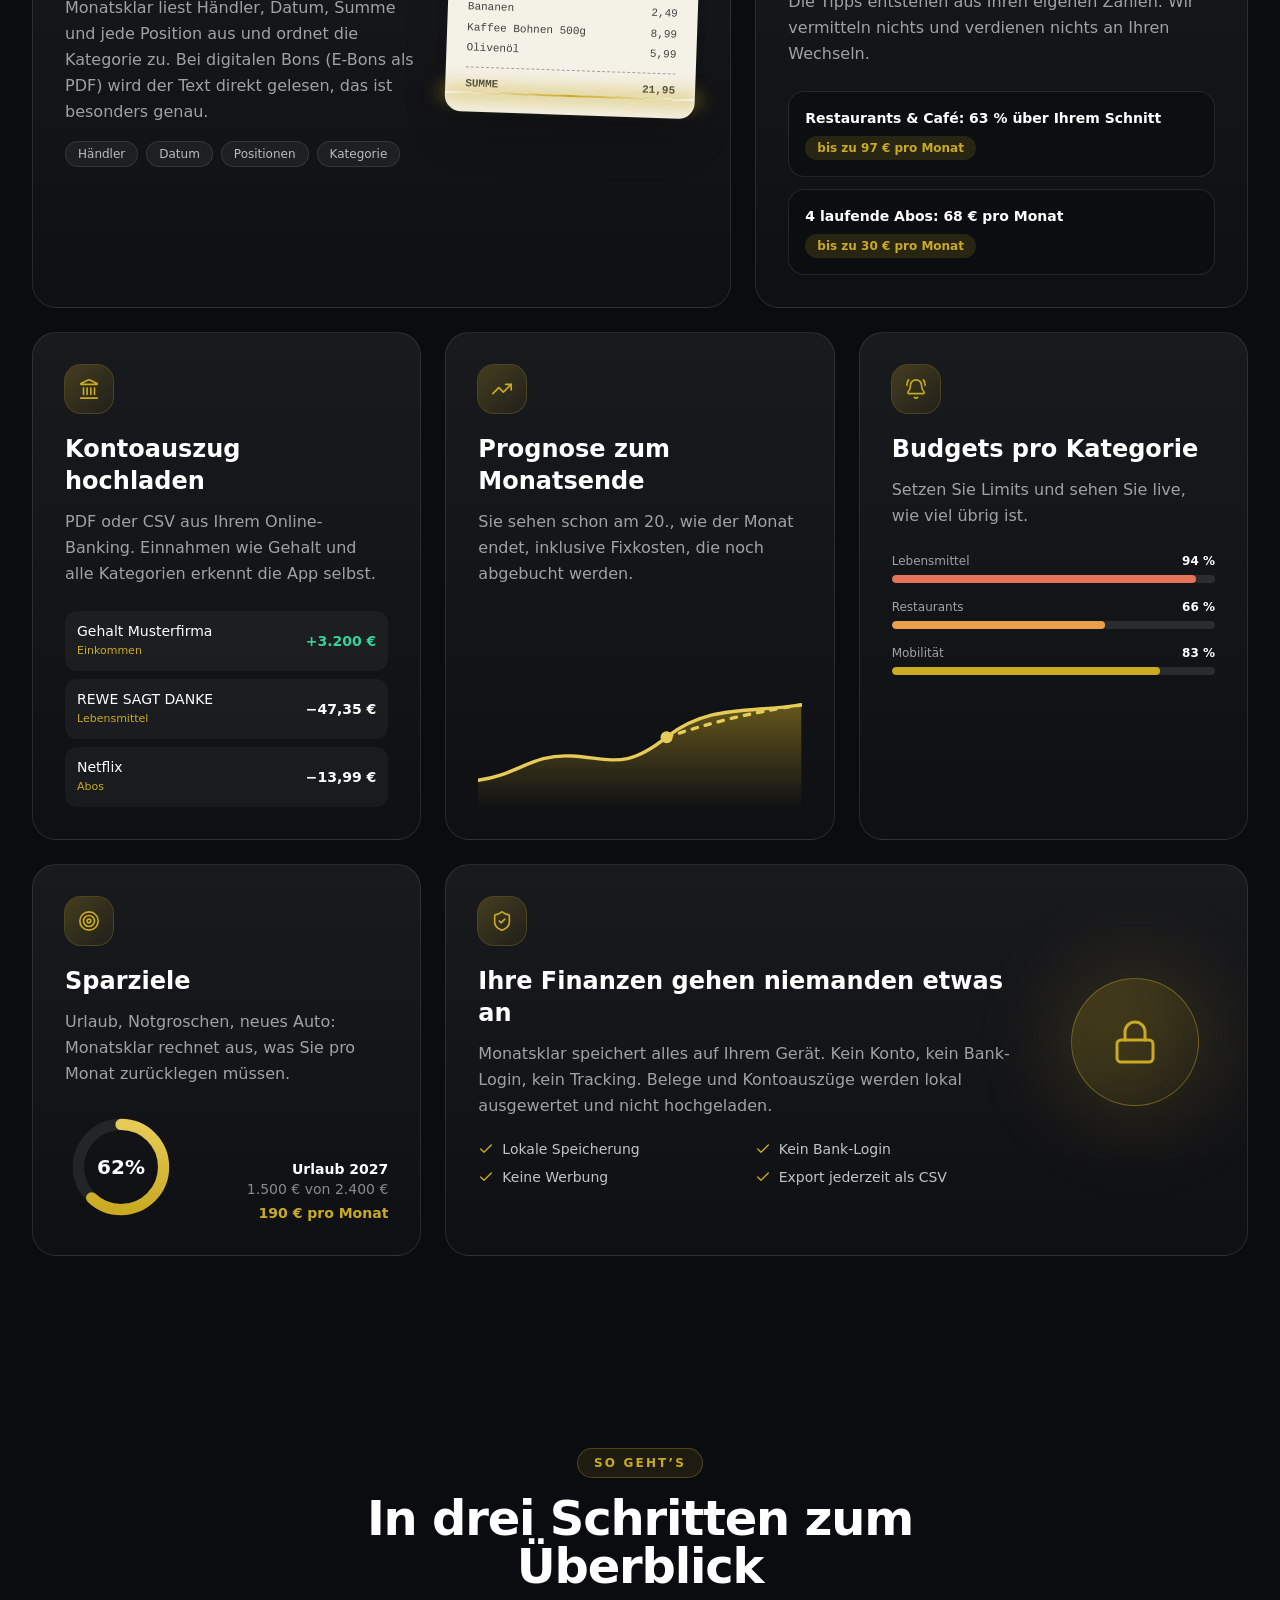
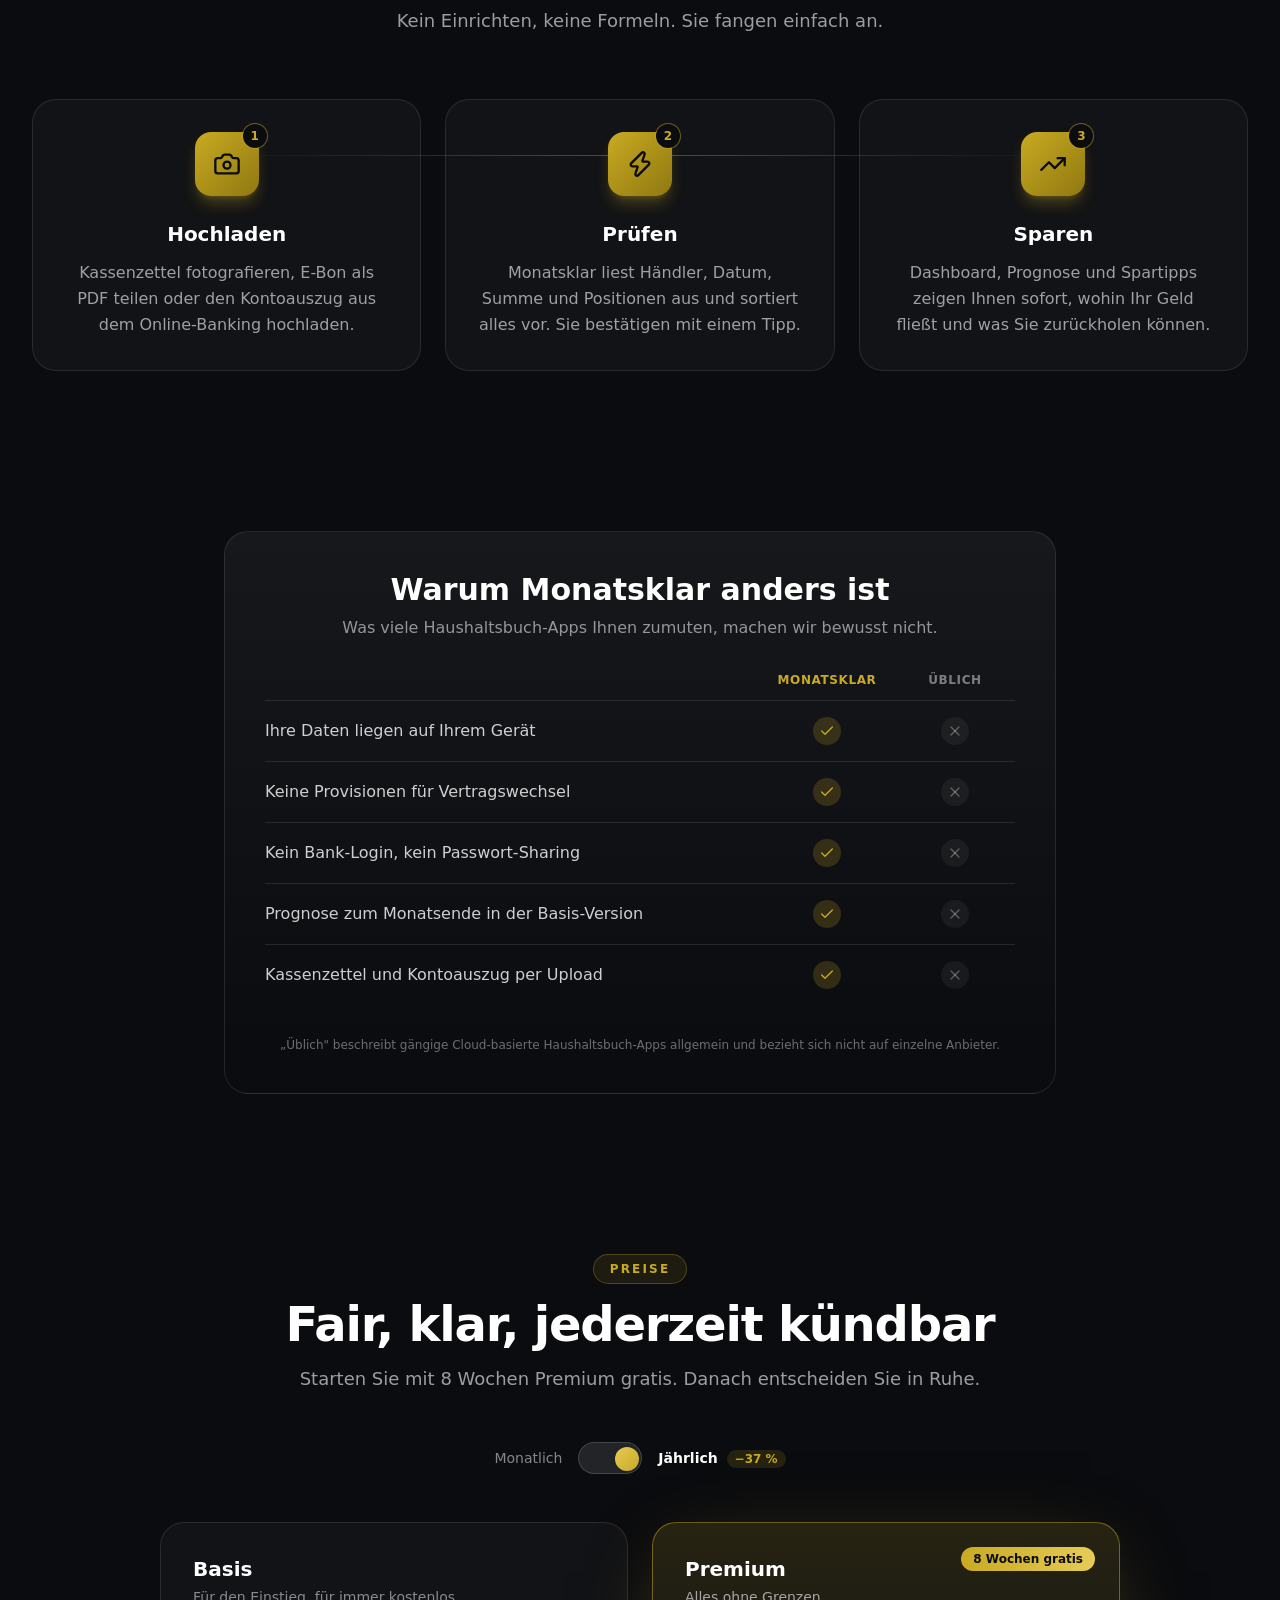
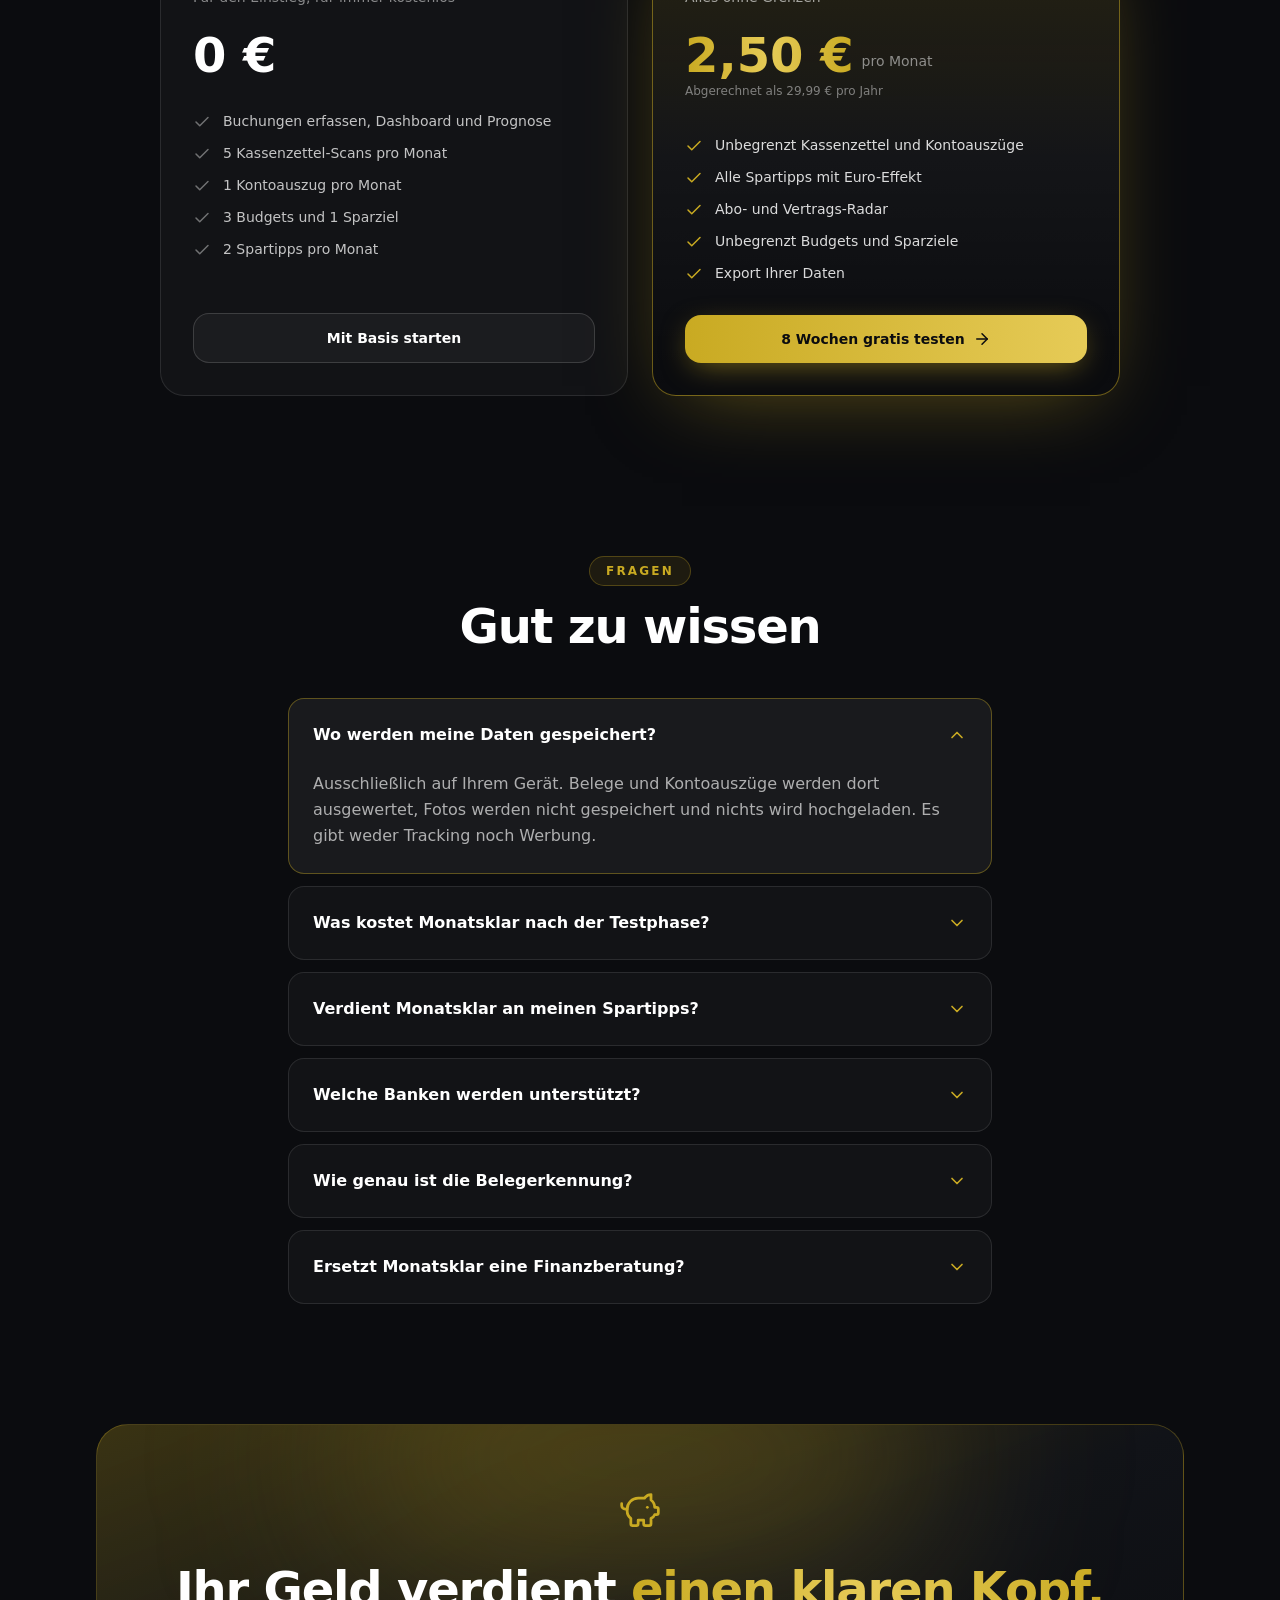
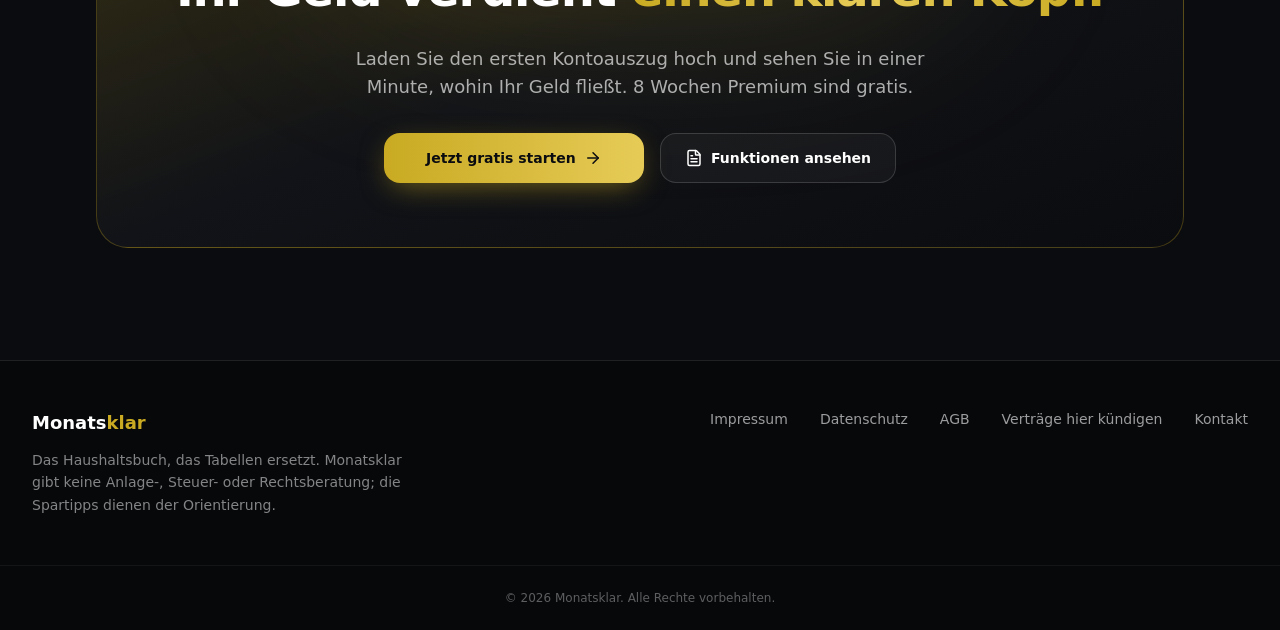
==== commit fb35cc7f: "Landingpage: Kennzahl-Kacheln am Handy nicht mehr abgeschnitten (Wochen) Co-Authored-By: Claude Sonn" ====
--- a/info/index.html
+++ b/info/index.html
@@ -8,9 +8,9 @@
     <meta name="description" content="Monatsklar: Das Haushaltsbuch, das Excel-Tabellen ersetzt. Kassenzettel scannen, Kontoauszug hochladen, ehrliche Spartipps. Ihre Daten bleiben auf Ihrem Gerät." />
     <link rel="icon" type="image/png" href="icon-192.png" />
     <title>Monatsklar – Ihr Haushaltsbuch ohne Tabellen</title>
-    <script type="module" crossorigin src="./assets/main-u9g-GvxR.js"></script>
-    <link rel="modulepreload" crossorigin href="./assets/jsx-runtime-CfzpTNAE.js">
-    <link rel="stylesheet" crossorigin href="./assets/jsx-runtime-DGRB9wuJ.css">
+    <script type="module" crossorigin src="./assets/main-BFe8VqVk.js"></script>
+    <link rel="modulepreload" crossorigin href="./assets/jsx-runtime-TLNIZvbV.js">
+    <link rel="stylesheet" crossorigin href="./assets/jsx-runtime-CD0GYWkj.css">
   </head>
   <body>
     <div id="root"></div>
--- a/info/assets/jsx-runtime-CD0GYWkj.css
+++ b/info/assets/jsx-runtime-CD0GYWkj.css
@@ -0,0 +1 @@
+*,:before,:after,::backdrop{--tw-border-spacing-x:0;--tw-border-spacing-y:0;--tw-translate-x:0;--tw-translate-y:0;--tw-rotate:0;--tw-skew-x:0;--tw-skew-y:0;--tw-scale-x:1;--tw-scale-y:1;--tw-pan-x: ;--tw-pan-y: ;--tw-pinch-zoom: ;--tw-scroll-snap-strictness:proximity;--tw-gradient-from-position: ;--tw-gradient-via-position: ;--tw-gradient-to-position: ;--tw-ordinal: ;--tw-slashed-zero: ;--tw-numeric-figure: ;--tw-numeric-spacing: ;--tw-numeric-fraction: ;--tw-ring-inset: ;--tw-ring-offset-width:0px;--tw-ring-offset-color:#fff;--tw-ring-color:#3b82f680;--tw-ring-offset-shadow:0 0 #0000;--tw-ring-shadow:0 0 #0000;--tw-shadow:0 0 #0000;--tw-shadow-colored:0 0 #0000;--tw-blur: ;--tw-brightness: ;--tw-contrast: ;--tw-grayscale: ;--tw-hue-rotate: ;--tw-invert: ;--tw-saturate: ;--tw-sepia: ;--tw-drop-shadow: ;--tw-backdrop-blur: ;--tw-backdrop-brightness: ;--tw-backdrop-contrast: ;--tw-backdrop-grayscale: ;--tw-backdrop-hue-rotate: ;--tw-backdrop-invert: ;--tw-backdrop-opacity: ;--tw-backdrop-saturate: ;--tw-backdrop-sepia: ;--tw-contain-size: ;--tw-contain-layout: ;--tw-contain-paint: ;--tw-contain-style: }*,:before,:after{box-sizing:border-box;border:0 solid #e5e7eb}:before,:after{--tw-content:""}html,:host{-webkit-text-size-adjust:100%;tab-size:4;font-feature-settings:normal;font-variation-settings:normal;-webkit-tap-highlight-color:transparent;font-family:ui-sans-serif,system-ui,-apple-system,Segoe UI,Roboto,Helvetica Neue,Arial,sans-serif;line-height:1.5}body{line-height:inherit;margin:0}hr{height:0;color:inherit;border-top-width:1px}abbr:where([title]){-webkit-text-decoration:underline dotted;text-decoration:underline dotted}h1,h2,h3,h4,h5,h6{font-size:inherit;font-weight:inherit}a{color:inherit;-webkit-text-decoration:inherit;text-decoration:inherit}b,strong{font-weight:bolder}code,kbd,samp,pre{font-feature-settings:normal;font-variation-settings:normal;font-family:ui-monospace,SFMono-Regular,Menlo,Monaco,Consolas,Liberation Mono,Courier New,monospace;font-size:1em}small{font-size:80%}sub,sup{vertical-align:baseline;font-size:75%;line-height:0;position:relative}sub{bottom:-.25em}sup{top:-.5em}table{text-indent:0;border-color:inherit;border-collapse:collapse}button,input,optgroup,select,textarea{font-feature-settings:inherit;font-variation-settings:inherit;font-family:inherit;font-size:100%;font-weight:inherit;line-height:inherit;letter-spacing:inherit;color:inherit;margin:0;padding:0}button,select{text-transform:none}button,input:where([type=button]),input:where([type=reset]),input:where([type=submit]){-webkit-appearance:button;background-color:#0000;background-image:none}:-moz-focusring{outline:auto}:-moz-ui-invalid{box-shadow:none}progress{vertical-align:baseline}::-webkit-inner-spin-button{height:auto}::-webkit-outer-spin-button{height:auto}[type=search]{-webkit-appearance:textfield;outline-offset:-2px}::-webkit-search-decoration{-webkit-appearance:none}::-webkit-file-upload-button{-webkit-appearance:button;font:inherit}summary{display:list-item}blockquote,dl,dd,h1,h2,h3,h4,h5,h6,hr,figure,p,pre{margin:0}fieldset{margin:0;padding:0}legend{padding:0}ol,ul,menu{margin:0;padding:0;list-style:none}dialog{padding:0}textarea{resize:vertical}input::-moz-placeholder{opacity:1;color:#9ca3af}textarea::-moz-placeholder{opacity:1;color:#9ca3af}input::placeholder,textarea::placeholder{opacity:1;color:#9ca3af}button,[role=button]{cursor:pointer}:disabled{cursor:default}img,svg,video,canvas,audio,iframe,embed,object{vertical-align:middle;display:block}img,video{max-width:100%;height:auto}[hidden]:where(:not([hidden=until-found])){display:none}html{scroll-behavior:smooth}body{--tw-bg-opacity:1;background-color:rgb(11 12 15/var(--tw-bg-opacity,1));--tw-text-opacity:1;color:rgb(255 255 255/var(--tw-text-opacity,1));-webkit-font-smoothing:antialiased;-moz-osx-font-smoothing:grayscale}::selection{background:#c9aa2259}.pointer-events-none{pointer-events:none}.fixed{position:fixed}.absolute{position:absolute}.relative{position:relative}.sticky{position:sticky}.-inset-10{inset:-2.5rem}.inset-0{inset:0}.inset-x-0{left:0;right:0}.-left-32{left:-8rem}.-right-2{right:-.5rem}.-right-24{right:-6rem}.-right-32{right:-8rem}.-top-2{top:-.5rem}.-top-24{top:-6rem}.bottom-28{bottom:7rem}.bottom-\[-10\%\]{bottom:-10%}.left-1{left:.25rem}.left-1\/2{left:50%}.left-9{left:2.25rem}.left-\[16\%\]{left:16%}.right-6{right:1.5rem}.right-\[-10\%\]{right:-10%}.right-\[16\%\]{right:16%}.top-0{top:0}.top-1{top:.25rem}.top-14{top:3.5rem}.top-28{top:7rem}.top-6{top:1.5rem}.top-\[-10\%\]{top:-10%}.top-\[-12\%\]{top:-12%}.-z-0{z-index:0}.z-10{z-index:10}.z-20{z-index:20}.z-50{z-index:50}.mx-auto{margin-left:auto;margin-right:auto}.my-8{margin-top:2rem;margin-bottom:2rem}.mb-3{margin-bottom:.75rem}.mb-5{margin-bottom:1.25rem}.mb-6{margin-bottom:1.5rem}.ml-1{margin-left:.25rem}.mt-0\.5{margin-top:.125rem}.mt-1{margin-top:.25rem}.mt-1\.5{margin-top:.375rem}.mt-12{margin-top:3rem}.mt-2{margin-top:.5rem}.mt-2\.5{margin-top:.625rem}.mt-3{margin-top:.75rem}.mt-4{margin-top:1rem}.mt-5{margin-top:1.25rem}.mt-6{margin-top:1.5rem}.mt-auto{margin-top:auto}.block{display:block}.inline-block{display:inline-block}.flex{display:flex}.inline-flex{display:inline-flex}.grid{display:grid}.hidden{display:none}.h-0\.5{height:.125rem}.h-1\.5{height:.375rem}.h-12{height:3rem}.h-16{height:4rem}.h-2{height:.5rem}.h-24{height:6rem}.h-28{height:7rem}.h-32{height:8rem}.h-40{height:10rem}.h-5{height:1.25rem}.h-6{height:1.5rem}.h-64{height:16rem}.h-7{height:1.75rem}.h-8{height:2rem}.h-\[420px\]{height:420px}.h-\[520px\]{height:520px}.h-full{height:100%}.h-px{height:1px}.min-h-screen{min-height:100vh}.w-1\.5{width:.375rem}.w-12{width:3rem}.w-16{width:4rem}.w-20{width:5rem}.w-24{width:6rem}.w-28{width:7rem}.w-3\/4{width:75%}.w-32{width:8rem}.w-40{width:10rem}.w-6{width:1.5rem}.w-64{width:16rem}.w-7{width:1.75rem}.w-8{width:2rem}.w-\[300px\]{width:300px}.w-\[520px\]{width:520px}.w-\[600px\]{width:600px}.w-\[800px\]{width:800px}.w-\[900px\]{width:900px}.w-full{width:100%}.min-w-0{min-width:0}.max-w-2xl{max-width:42rem}.max-w-3xl{max-width:48rem}.max-w-4xl{max-width:56rem}.max-w-5xl{max-width:64rem}.max-w-6xl{max-width:72rem}.max-w-7xl{max-width:80rem}.max-w-\[250px\]{max-width:250px}.max-w-sm{max-width:24rem}.max-w-xl{max-width:36rem}.shrink-0{flex-shrink:0}.origin-left{transform-origin:0}.-translate-x-1\/2{--tw-translate-x:-50%;transform:translate(var(--tw-translate-x), var(--tw-translate-y)) rotate(var(--tw-rotate)) skewX(var(--tw-skew-x)) skewY(var(--tw-skew-y)) scaleX(var(--tw-scale-x)) scaleY(var(--tw-scale-y))}.-rotate-90{--tw-rotate:-90deg;transform:translate(var(--tw-translate-x), var(--tw-translate-y)) rotate(var(--tw-rotate)) skewX(var(--tw-skew-x)) skewY(var(--tw-skew-y)) scaleX(var(--tw-scale-x)) scaleY(var(--tw-scale-y))}.rotate-180{--tw-rotate:180deg;transform:translate(var(--tw-translate-x), var(--tw-translate-y)) rotate(var(--tw-rotate)) skewX(var(--tw-skew-x)) skewY(var(--tw-skew-y)) scaleX(var(--tw-scale-x)) scaleY(var(--tw-scale-y))}.rotate-2{--tw-rotate:2deg;transform:translate(var(--tw-translate-x), var(--tw-translate-y)) rotate(var(--tw-rotate)) skewX(var(--tw-skew-x)) skewY(var(--tw-skew-y)) scaleX(var(--tw-scale-x)) scaleY(var(--tw-scale-y))}@keyframes float{0%,to{transform:translateY(0)}50%{transform:translateY(-10px)}}.animate-float{animation:6s ease-in-out infinite float}.animate-float-slow{animation:8s ease-in-out infinite float}@keyframes grow{0%{transform:scaleX(0)}to{transform:scaleX(1)}}.animate-grow{animation:1.2s cubic-bezier(.2,.8,.2,1) both grow}@keyframes pulse{50%{opacity:.5}}.animate-pulse{animation:2s cubic-bezier(.4,0,.6,1) infinite pulse}@keyframes rise{0%{opacity:0;transform:translateY(16px)}to{opacity:1;transform:translateY(0)}}.animate-rise{animation:.8s cubic-bezier(.2,.8,.2,1) both rise}@keyframes scan{0%{top:4%}to{top:92%}}.animate-scan{animation:2.6s ease-in-out infinite alternate scan}.scroll-mt-20{scroll-margin-top:5rem}.grid-cols-2{grid-template-columns:repeat(2,minmax(0,1fr))}.grid-cols-\[1fr_84px_84px\]{grid-template-columns:1fr 84px 84px}.grid-rows-\[0fr\]{grid-template-rows:0fr}.grid-rows-\[1fr\]{grid-template-rows:1fr}.flex-col{flex-direction:column}.flex-wrap{flex-wrap:wrap}.items-end{align-items:flex-end}.items-center{align-items:center}.justify-center{justify-content:center}.justify-between{justify-content:space-between}.gap-16{gap:4rem}.gap-2{gap:.5rem}.gap-2\.5{gap:.625rem}.gap-3{gap:.75rem}.gap-4{gap:1rem}.gap-5{gap:1.25rem}.gap-6{gap:1.5rem}.gap-8{gap:2rem}.gap-px{gap:1px}.gap-x-6{-moz-column-gap:1.5rem;column-gap:1.5rem}.gap-x-8{-moz-column-gap:2rem;column-gap:2rem}.gap-y-2{row-gap:.5rem}.gap-y-3{row-gap:.75rem}.space-y-1>:not([hidden])~:not([hidden]){--tw-space-y-reverse:0;margin-top:calc(.25rem * calc(1 - var(--tw-space-y-reverse)));margin-bottom:calc(.25rem * var(--tw-space-y-reverse))}.space-y-10>:not([hidden])~:not([hidden]){--tw-space-y-reverse:0;margin-top:calc(2.5rem * calc(1 - var(--tw-space-y-reverse)));margin-bottom:calc(2.5rem * var(--tw-space-y-reverse))}.space-y-12>:not([hidden])~:not([hidden]){--tw-space-y-reverse:0;margin-top:calc(3rem * calc(1 - var(--tw-space-y-reverse)));margin-bottom:calc(3rem * var(--tw-space-y-reverse))}.space-y-16>:not([hidden])~:not([hidden]){--tw-space-y-reverse:0;margin-top:calc(4rem * calc(1 - var(--tw-space-y-reverse)));margin-bottom:calc(4rem * var(--tw-space-y-reverse))}.space-y-2>:not([hidden])~:not([hidden]){--tw-space-y-reverse:0;margin-top:calc(.5rem * calc(1 - var(--tw-space-y-reverse)));margin-bottom:calc(.5rem * var(--tw-space-y-reverse))}.space-y-2\.5>:not([hidden])~:not([hidden]){--tw-space-y-reverse:0;margin-top:calc(.625rem * calc(1 - var(--tw-space-y-reverse)));margin-bottom:calc(.625rem * var(--tw-space-y-reverse))}.space-y-3>:not([hidden])~:not([hidden]){--tw-space-y-reverse:0;margin-top:calc(.75rem * calc(1 - var(--tw-space-y-reverse)));margin-bottom:calc(.75rem * var(--tw-space-y-reverse))}.space-y-4>:not([hidden])~:not([hidden]){--tw-space-y-reverse:0;margin-top:calc(1rem * calc(1 - var(--tw-space-y-reverse)));margin-bottom:calc(1rem * var(--tw-space-y-reverse))}.space-y-8>:not([hidden])~:not([hidden]){--tw-space-y-reverse:0;margin-top:calc(2rem * calc(1 - var(--tw-space-y-reverse)));margin-bottom:calc(2rem * var(--tw-space-y-reverse))}.divide-y>:not([hidden])~:not([hidden]){--tw-divide-y-reverse:0;border-top-width:calc(1px * calc(1 - var(--tw-divide-y-reverse)));border-bottom-width:calc(1px * var(--tw-divide-y-reverse))}.divide-white\/10>:not([hidden])~:not([hidden]){border-color:#ffffff1a}.overflow-hidden{overflow:hidden}.overflow-x-hidden{overflow-x:hidden}.truncate{text-overflow:ellipsis;white-space:nowrap;overflow:hidden}.hyphens-auto{-webkit-hyphens:auto;hyphens:auto}.break-words{overflow-wrap:break-word}.rounded-2xl{border-radius:1rem}.rounded-3xl{border-radius:1.5rem}.rounded-\[2\.2rem\]{border-radius:2.2rem}.rounded-\[2\.75rem\]{border-radius:2.75rem}.rounded-\[2rem\]{border-radius:2rem}.rounded-full{border-radius:9999px}.rounded-xl{border-radius:.75rem}.border{border-width:1px}.border-b{border-bottom-width:1px}.border-t{border-top-width:1px}.border-dashed{border-style:dashed}.border-gold\/30{border-color:#c9aa224d}.border-gold\/40{border-color:#c9aa2266}.border-gold\/50{border-color:#c9aa2280}.border-neutral-400{--tw-border-opacity:1;border-color:rgb(163 163 163/var(--tw-border-opacity,1))}.border-white\/10{border-color:#ffffff1a}.border-white\/15{border-color:#ffffff26}.border-white\/5{border-color:#ffffff0d}.bg-\[\#E5735C\]\/10{background-color:#e5735c1a}.bg-\[\#f4f1e6\]{--tw-bg-opacity:1;background-color:rgb(244 241 230/var(--tw-bg-opacity,1))}.bg-emerald-500\/15{background-color:#10b98126}.bg-gold{--tw-bg-opacity:1;background-color:rgb(201 170 34/var(--tw-bg-opacity,1))}.bg-gold\/10{background-color:#c9aa221a}.bg-gold\/15{background-color:#c9aa2226}.bg-gold\/20{background-color:#c9aa2233}.bg-gold\/25{background-color:#c9aa2240}.bg-indigo-500\/10{background-color:#6366f11a}.bg-ink-800{--tw-bg-opacity:1;background-color:rgb(17 19 24/var(--tw-bg-opacity,1))}.bg-ink-800\/90{background-color:#111318e6}.bg-ink-900{--tw-bg-opacity:1;background-color:rgb(11 12 15/var(--tw-bg-opacity,1))}.bg-ink-900\/60{background-color:#0b0c0f99}.bg-ink-900\/70{background-color:#0b0c0fb3}.bg-ink-900\/80{background-color:#0b0c0fcc}.bg-ink-900\/95{background-color:#0b0c0ff2}.bg-ink-950{--tw-bg-opacity:1;background-color:rgb(7 8 10/var(--tw-bg-opacity,1))}.bg-white\/10{background-color:#ffffff1a}.bg-white\/5{background-color:#ffffff0d}.bg-white\/\[0\.03\]{background-color:#ffffff08}.bg-white\/\[0\.04\]{background-color:#ffffff0a}.bg-white\/\[0\.06\]{background-color:#ffffff0f}.bg-gradient-to-b{background-image:linear-gradient(to bottom, var(--tw-gradient-stops))}.bg-gradient-to-br{background-image:linear-gradient(to bottom right, var(--tw-gradient-stops))}.bg-gradient-to-r{background-image:linear-gradient(to right, var(--tw-gradient-stops))}.from-gold{--tw-gradient-from:#c9aa22 var(--tw-gradient-from-position);--tw-gradient-to:#c9aa2200 var(--tw-gradient-to-position);--tw-gradient-stops:var(--tw-gradient-from), var(--tw-gradient-to)}.from-gold-soft{--tw-gradient-from:#e6cb57 var(--tw-gradient-from-position);--tw-gradient-to:#e6cb5700 var(--tw-gradient-to-position);--tw-gradient-stops:var(--tw-gradient-from), var(--tw-gradient-to)}.from-gold\/15{--tw-gradient-from:#c9aa2226 var(--tw-gradient-from-position);--tw-gradient-to:#c9aa2200 var(--tw-gradient-to-position);--tw-gradient-stops:var(--tw-gradient-from), var(--tw-gradient-to)}.from-gold\/20{--tw-gradient-from:#c9aa2233 var(--tw-gradient-from-position);--tw-gradient-to:#c9aa2200 var(--tw-gradient-to-position);--tw-gradient-stops:var(--tw-gradient-from), var(--tw-gradient-to)}.from-gold\/25{--tw-gradient-from:#c9aa2240 var(--tw-gradient-from-position);--tw-gradient-to:#c9aa2200 var(--tw-gradient-to-position);--tw-gradient-stops:var(--tw-gradient-from), var(--tw-gradient-to)}.from-transparent{--tw-gradient-from:transparent var(--tw-gradient-from-position);--tw-gradient-to:#0000 var(--tw-gradient-to-position);--tw-gradient-stops:var(--tw-gradient-from), var(--tw-gradient-to)}.from-white\/\[0\.05\]{--tw-gradient-from:#ffffff0d var(--tw-gradient-from-position);--tw-gradient-to:#fff0 var(--tw-gradient-to-position);--tw-gradient-stops:var(--tw-gradient-from), var(--tw-gradient-to)}.from-white\/\[0\.06\]{--tw-gradient-from:#ffffff0f var(--tw-gradient-from-position);--tw-gradient-to:#fff0 var(--tw-gradient-to-position);--tw-gradient-stops:var(--tw-gradient-from), var(--tw-gradient-to)}.via-gold{--tw-gradient-to:#c9aa2200 var(--tw-gradient-to-position);--tw-gradient-stops:var(--tw-gradient-from), #c9aa22 var(--tw-gradient-via-position), var(--tw-gradient-to)}.via-gold-soft{--tw-gradient-to:#e6cb5700 var(--tw-gradient-to-position);--tw-gradient-stops:var(--tw-gradient-from), #e6cb57 var(--tw-gradient-via-position), var(--tw-gradient-to)}.via-gold\/40{--tw-gradient-to:#c9aa2200 var(--tw-gradient-to-position);--tw-gradient-stops:var(--tw-gradient-from), #c9aa2266 var(--tw-gradient-via-position), var(--tw-gradient-to)}.via-ink-800{--tw-gradient-to:#11131800 var(--tw-gradient-to-position);--tw-gradient-stops:var(--tw-gradient-from), #111318 var(--tw-gradient-via-position), var(--tw-gradient-to)}.via-white\/\[0\.04\]{--tw-gradient-to:#fff0 var(--tw-gradient-to-position);--tw-gradient-stops:var(--tw-gradient-from), #ffffff0a var(--tw-gradient-via-position), var(--tw-gradient-to)}.to-gold{--tw-gradient-to:#c9aa22 var(--tw-gradient-to-position)}.to-gold-deep{--tw-gradient-to:#8f7810 var(--tw-gradient-to-position)}.to-gold-soft{--tw-gradient-to:#e6cb57 var(--tw-gradient-to-position)}.to-gold\/5{--tw-gradient-to:#c9aa220d var(--tw-gradient-to-position)}.to-ink-900{--tw-gradient-to:#0b0c0f var(--tw-gradient-to-position)}.to-transparent{--tw-gradient-to:transparent var(--tw-gradient-to-position)}.to-white\/\[0\.02\]{--tw-gradient-to:#ffffff05 var(--tw-gradient-to-position)}.bg-clip-text{-webkit-background-clip:text;background-clip:text}.p-10{padding:2.5rem}.p-2{padding:.5rem}.p-3{padding:.75rem}.p-4{padding:1rem}.p-5{padding:1.25rem}.p-6{padding:1.5rem}.p-8{padding:2rem}.\!px-5{padding-left:1.25rem!important;padding-right:1.25rem!important}.\!py-2\.5{padding-top:.625rem!important;padding-bottom:.625rem!important}.px-2{padding-left:.5rem;padding-right:.5rem}.px-3{padding-left:.75rem;padding-right:.75rem}.px-4{padding-left:1rem;padding-right:1rem}.px-5{padding-left:1.25rem;padding-right:1.25rem}.px-6{padding-left:1.5rem;padding-right:1.5rem}.py-0\.5{padding-top:.125rem;padding-bottom:.125rem}.py-1{padding-top:.25rem;padding-bottom:.25rem}.py-1\.5{padding-top:.375rem;padding-bottom:.375rem}.py-10{padding-top:2.5rem;padding-bottom:2.5rem}.py-12{padding-top:3rem;padding-bottom:3rem}.py-16{padding-top:4rem;padding-bottom:4rem}.py-2{padding-top:.5rem;padding-bottom:.5rem}.py-2\.5{padding-top:.625rem;padding-bottom:.625rem}.py-20{padding-top:5rem;padding-bottom:5rem}.py-28{padding-top:7rem;padding-bottom:7rem}.py-3{padding-top:.75rem;padding-bottom:.75rem}.py-3\.5{padding-top:.875rem;padding-bottom:.875rem}.py-4{padding-top:1rem;padding-bottom:1rem}.py-6{padding-top:1.5rem;padding-bottom:1.5rem}.pb-1{padding-bottom:.25rem}.pb-2{padding-bottom:.5rem}.pb-24{padding-bottom:6rem}.pb-28{padding-bottom:7rem}.pb-3{padding-bottom:.75rem}.pb-6{padding-bottom:1.5rem}.pl-1{padding-left:.25rem}.pt-1{padding-top:.25rem}.pt-10{padding-top:2.5rem}.pt-16{padding-top:4rem}.pt-2{padding-top:.5rem}.text-left{text-align:left}.text-center{text-align:center}.text-right{text-align:right}.font-mono{font-family:ui-monospace,SFMono-Regular,Menlo,Monaco,Consolas,Liberation Mono,Courier New,monospace}.font-sans{font-family:ui-sans-serif,system-ui,-apple-system,Segoe UI,Roboto,Helvetica Neue,Arial,sans-serif}.text-2xl{font-size:1.5rem;line-height:2rem}.text-3xl{font-size:1.875rem;line-height:2.25rem}.text-4xl{font-size:2.25rem;line-height:2.5rem}.text-5xl{font-size:3rem;line-height:1}.text-\[10px\]{font-size:10px}.text-\[11px\]{font-size:11px}.text-\[13px\]{font-size:13px}.text-\[9px\]{font-size:9px}.text-lg{font-size:1.125rem;line-height:1.75rem}.text-sm{font-size:.875rem;line-height:1.25rem}.text-xl{font-size:1.25rem;line-height:1.75rem}.text-xs{font-size:.75rem;line-height:1rem}.font-black{font-weight:900}.font-bold{font-weight:700}.font-extrabold{font-weight:800}.font-medium{font-weight:500}.font-semibold{font-weight:600}.uppercase{text-transform:uppercase}.not-italic{font-style:normal}.leading-\[1\.05\]{line-height:1.05}.leading-relaxed{line-height:1.625}.tracking-\[0\.18em\]{letter-spacing:.18em}.tracking-tight{letter-spacing:-.025em}.tracking-wider{letter-spacing:.05em}.tracking-widest{letter-spacing:.1em}.text-\[\#F5B0A1\]{--tw-text-opacity:1;color:rgb(245 176 161/var(--tw-text-opacity,1))}.text-emerald-400{--tw-text-opacity:1;color:rgb(52 211 153/var(--tw-text-opacity,1))}.text-gold{--tw-text-opacity:1;color:rgb(201 170 34/var(--tw-text-opacity,1))}.text-ink-900{--tw-text-opacity:1;color:rgb(11 12 15/var(--tw-text-opacity,1))}.text-neutral-500{--tw-text-opacity:1;color:rgb(115 115 115/var(--tw-text-opacity,1))}.text-neutral-700{--tw-text-opacity:1;color:rgb(64 64 64/var(--tw-text-opacity,1))}.text-transparent{color:#0000}.text-white{--tw-text-opacity:1;color:rgb(255 255 255/var(--tw-text-opacity,1))}.text-white\/30{color:#ffffff4d}.text-white\/35{color:#ffffff59}.text-white\/40{color:#fff6}.text-white\/45{color:#ffffff73}.text-white\/50{color:#ffffff80}.text-white\/55{color:#ffffff8c}.text-white\/60{color:#fff9}.text-white\/65{color:#ffffffa6}.text-white\/70{color:#ffffffb3}.text-white\/75{color:#ffffffbf}.text-white\/80{color:#fffc}.text-white\/85{color:#ffffffd9}.underline-offset-4{text-underline-offset:4px}.opacity-0{opacity:0}.shadow{--tw-shadow:0 1px 3px 0 #0000001a, 0 1px 2px -1px #0000001a;--tw-shadow-colored:0 1px 3px 0 var(--tw-shadow-color), 0 1px 2px -1px var(--tw-shadow-color);box-shadow:var(--tw-ring-offset-shadow,0 0 #0000), var(--tw-ring-shadow,0 0 #0000), var(--tw-shadow)}.shadow-2xl{--tw-shadow:0 25px 50px -12px #00000040;--tw-shadow-colored:0 25px 50px -12px var(--tw-shadow-color);box-shadow:var(--tw-ring-offset-shadow,0 0 #0000), var(--tw-ring-shadow,0 0 #0000), var(--tw-shadow)}.shadow-\[0_0_18px_4px_rgba\(201\,170\,34\,\.7\)\]{--tw-shadow:0 0 18px 4px #c9aa22b3;--tw-shadow-colored:0 0 18px 4px var(--tw-shadow-color);box-shadow:var(--tw-ring-offset-shadow,0 0 #0000), var(--tw-ring-shadow,0 0 #0000), var(--tw-shadow)}.shadow-\[0_20px_80px_-30px_rgba\(201\,170\,34\,\.5\)\]{--tw-shadow:0 20px 80px -30px #c9aa2280;--tw-shadow-colored:0 20px 80px -30px var(--tw-shadow-color);box-shadow:var(--tw-ring-offset-shadow,0 0 #0000), var(--tw-ring-shadow,0 0 #0000), var(--tw-shadow)}.shadow-\[0_8px_30px_-8px_rgba\(201\,170\,34\,\.6\)\]{--tw-shadow:0 8px 30px -8px #c9aa2299;--tw-shadow-colored:0 8px 30px -8px var(--tw-shadow-color);box-shadow:var(--tw-ring-offset-shadow,0 0 #0000), var(--tw-ring-shadow,0 0 #0000), var(--tw-shadow)}.shadow-lg{--tw-shadow:0 10px 15px -3px #0000001a, 0 4px 6px -4px #0000001a;--tw-shadow-colored:0 10px 15px -3px var(--tw-shadow-color), 0 4px 6px -4px var(--tw-shadow-color);box-shadow:var(--tw-ring-offset-shadow,0 0 #0000), var(--tw-ring-shadow,0 0 #0000), var(--tw-shadow)}.shadow-xl{--tw-shadow:0 20px 25px -5px #0000001a, 0 8px 10px -6px #0000001a;--tw-shadow-colored:0 20px 25px -5px var(--tw-shadow-color), 0 8px 10px -6px var(--tw-shadow-color);box-shadow:var(--tw-ring-offset-shadow,0 0 #0000), var(--tw-ring-shadow,0 0 #0000), var(--tw-shadow)}.shadow-black\/60{--tw-shadow-color:#0009;--tw-shadow:var(--tw-shadow-colored)}.shadow-gold\/30{--tw-shadow-color:#c9aa224d;--tw-shadow:var(--tw-shadow-colored)}.ring{--tw-ring-offset-shadow:var(--tw-ring-inset) 0 0 0 var(--tw-ring-offset-width) var(--tw-ring-offset-color);--tw-ring-shadow:var(--tw-ring-inset) 0 0 0 calc(3px + var(--tw-ring-offset-width)) var(--tw-ring-color);box-shadow:var(--tw-ring-offset-shadow), var(--tw-ring-shadow), var(--tw-shadow,0 0 #0000)}.ring-1{--tw-ring-offset-shadow:var(--tw-ring-inset) 0 0 0 var(--tw-ring-offset-width) var(--tw-ring-offset-color);--tw-ring-shadow:var(--tw-ring-inset) 0 0 0 calc(1px + var(--tw-ring-offset-width)) var(--tw-ring-color);box-shadow:var(--tw-ring-offset-shadow), var(--tw-ring-shadow), var(--tw-shadow,0 0 #0000)}.ring-gold\/30{--tw-ring-color:#c9aa224d}.ring-gold\/50{--tw-ring-color:#c9aa2280}.blur-2xl{--tw-blur:blur(40px);filter:var(--tw-blur) var(--tw-brightness) var(--tw-contrast) var(--tw-grayscale) var(--tw-hue-rotate) var(--tw-invert) var(--tw-saturate) var(--tw-sepia) var(--tw-drop-shadow)}.blur-3xl{--tw-blur:blur(64px);filter:var(--tw-blur) var(--tw-brightness) var(--tw-contrast) var(--tw-grayscale) var(--tw-hue-rotate) var(--tw-invert) var(--tw-saturate) var(--tw-sepia) var(--tw-drop-shadow)}.blur-\[100px\]{--tw-blur:blur(100px);filter:var(--tw-blur) var(--tw-brightness) var(--tw-contrast) var(--tw-grayscale) var(--tw-hue-rotate) var(--tw-invert) var(--tw-saturate) var(--tw-sepia) var(--tw-drop-shadow)}.blur-\[140px\]{--tw-blur:blur(140px);filter:var(--tw-blur) var(--tw-brightness) var(--tw-contrast) var(--tw-grayscale) var(--tw-hue-rotate) var(--tw-invert) var(--tw-saturate) var(--tw-sepia) var(--tw-drop-shadow)}.backdrop-blur{--tw-backdrop-blur:blur(8px);-webkit-backdrop-filter:var(--tw-backdrop-blur) var(--tw-backdrop-brightness) var(--tw-backdrop-contrast) var(--tw-backdrop-grayscale) var(--tw-backdrop-hue-rotate) var(--tw-backdrop-invert) var(--tw-backdrop-opacity) var(--tw-backdrop-saturate) var(--tw-backdrop-sepia);backdrop-filter:var(--tw-backdrop-blur) var(--tw-backdrop-brightness) var(--tw-backdrop-contrast) var(--tw-backdrop-grayscale) var(--tw-backdrop-hue-rotate) var(--tw-backdrop-invert) var(--tw-backdrop-opacity) var(--tw-backdrop-saturate) var(--tw-backdrop-sepia)}.backdrop-blur-xl{--tw-backdrop-blur:blur(24px);-webkit-backdrop-filter:var(--tw-backdrop-blur) var(--tw-backdrop-brightness) var(--tw-backdrop-contrast) var(--tw-backdrop-grayscale) var(--tw-backdrop-hue-rotate) var(--tw-backdrop-invert) var(--tw-backdrop-opacity) var(--tw-backdrop-saturate) var(--tw-backdrop-sepia);backdrop-filter:var(--tw-backdrop-blur) var(--tw-backdrop-brightness) var(--tw-backdrop-contrast) var(--tw-backdrop-grayscale) var(--tw-backdrop-hue-rotate) var(--tw-backdrop-invert) var(--tw-backdrop-opacity) var(--tw-backdrop-saturate) var(--tw-backdrop-sepia)}.transition{transition-property:color,background-color,border-color,text-decoration-color,fill,stroke,opacity,box-shadow,transform,filter,-webkit-backdrop-filter,backdrop-filter;transition-duration:.15s;transition-timing-function:cubic-bezier(.4,0,.2,1)}.transition-all{transition-property:all;transition-duration:.15s;transition-timing-function:cubic-bezier(.4,0,.2,1)}.transition-colors{transition-property:color,background-color,border-color,text-decoration-color,fill,stroke;transition-duration:.15s;transition-timing-function:cubic-bezier(.4,0,.2,1)}.transition-opacity{transition-property:opacity;transition-duration:.15s;transition-timing-function:cubic-bezier(.4,0,.2,1)}.transition-transform{transition-property:transform;transition-duration:.15s;transition-timing-function:cubic-bezier(.4,0,.2,1)}.duration-300{transition-duration:.3s}.duration-500{transition-duration:.5s}.duration-700{transition-duration:.7s}@media (prefers-reduced-motion:reduce){*,:before,:after{scroll-behavior:auto!important;transition-duration:.01ms!important;animation:none!important}}.hover\:-translate-y-0\.5:hover{--tw-translate-y:-.125rem;transform:translate(var(--tw-translate-x), var(--tw-translate-y)) rotate(var(--tw-rotate)) skewX(var(--tw-skew-x)) skewY(var(--tw-skew-y)) scaleX(var(--tw-scale-x)) scaleY(var(--tw-scale-y))}.hover\:-translate-y-1:hover{--tw-translate-y:-.25rem;transform:translate(var(--tw-translate-x), var(--tw-translate-y)) rotate(var(--tw-rotate)) skewX(var(--tw-skew-x)) skewY(var(--tw-skew-y)) scaleX(var(--tw-scale-x)) scaleY(var(--tw-scale-y))}.hover\:border-gold\/40:hover{border-color:#c9aa2266}.hover\:border-gold\/50:hover{border-color:#c9aa2280}.hover\:border-white\/25:hover{border-color:#ffffff40}.hover\:bg-\[\#E5735C\]\/20:hover{background-color:#e5735c33}.hover\:bg-ink-800:hover{--tw-bg-opacity:1;background-color:rgb(17 19 24/var(--tw-bg-opacity,1))}.hover\:bg-white\/10:hover{background-color:#ffffff1a}.hover\:bg-white\/5:hover{background-color:#ffffff0d}.hover\:bg-white\/\[0\.03\]:hover{background-color:#ffffff08}.hover\:bg-white\/\[0\.06\]:hover{background-color:#ffffff0f}.hover\:bg-white\/\[0\.08\]:hover{background-color:#ffffff14}.hover\:text-gold:hover{--tw-text-opacity:1;color:rgb(201 170 34/var(--tw-text-opacity,1))}.hover\:text-white:hover{--tw-text-opacity:1;color:rgb(255 255 255/var(--tw-text-opacity,1))}.hover\:underline:hover{text-decoration-line:underline}.hover\:shadow-\[0_14px_40px_-6px_rgba\(201\,170\,34\,\.75\)\]:hover{--tw-shadow:0 14px 40px -6px #c9aa22bf;--tw-shadow-colored:0 14px 40px -6px var(--tw-shadow-color);box-shadow:var(--tw-ring-offset-shadow,0 0 #0000), var(--tw-ring-shadow,0 0 #0000), var(--tw-shadow)}.hover\:shadow-\[0_20px_60px_-20px_rgba\(201\,170\,34\,\.35\)\]:hover{--tw-shadow:0 20px 60px -20px #c9aa2259;--tw-shadow-colored:0 20px 60px -20px var(--tw-shadow-color);box-shadow:var(--tw-ring-offset-shadow,0 0 #0000), var(--tw-ring-shadow,0 0 #0000), var(--tw-shadow)}.hover\:shadow-\[0_30px_90px_-25px_rgba\(201\,170\,34\,\.7\)\]:hover{--tw-shadow:0 30px 90px -25px #c9aa22b3;--tw-shadow-colored:0 30px 90px -25px var(--tw-shadow-color);box-shadow:var(--tw-ring-offset-shadow,0 0 #0000), var(--tw-ring-shadow,0 0 #0000), var(--tw-shadow)}.hover\:brightness-110:hover{--tw-brightness:brightness(1.1);filter:var(--tw-blur) var(--tw-brightness) var(--tw-contrast) var(--tw-grayscale) var(--tw-hue-rotate) var(--tw-invert) var(--tw-saturate) var(--tw-sepia) var(--tw-drop-shadow)}.focus\:outline-none:focus{outline-offset:2px;outline:2px solid #0000}.focus-visible\:ring-2:focus-visible{--tw-ring-offset-shadow:var(--tw-ring-inset) 0 0 0 var(--tw-ring-offset-width) var(--tw-ring-offset-color);--tw-ring-shadow:var(--tw-ring-inset) 0 0 0 calc(2px + var(--tw-ring-offset-width)) var(--tw-ring-color);box-shadow:var(--tw-ring-offset-shadow), var(--tw-ring-shadow), var(--tw-shadow,0 0 #0000)}.focus-visible\:ring-gold:focus-visible{--tw-ring-opacity:1;--tw-ring-color:rgb(201 170 34/var(--tw-ring-opacity,1))}.focus-visible\:ring-offset-2:focus-visible{--tw-ring-offset-width:2px}.focus-visible\:ring-offset-ink-900:focus-visible{--tw-ring-offset-color:#0b0c0f}.active\:translate-y-0:active{--tw-translate-y:0px;transform:translate(var(--tw-translate-x), var(--tw-translate-y)) rotate(var(--tw-rotate)) skewX(var(--tw-skew-x)) skewY(var(--tw-skew-y)) scaleX(var(--tw-scale-x)) scaleY(var(--tw-scale-y))}.group:hover .group-hover\:-translate-x-1{--tw-translate-x:-.25rem;transform:translate(var(--tw-translate-x), var(--tw-translate-y)) rotate(var(--tw-rotate)) skewX(var(--tw-skew-x)) skewY(var(--tw-skew-y)) scaleX(var(--tw-scale-x)) scaleY(var(--tw-scale-y))}.group:hover .group-hover\:translate-x-1{--tw-translate-x:.25rem;transform:translate(var(--tw-translate-x), var(--tw-translate-y)) rotate(var(--tw-rotate)) skewX(var(--tw-skew-x)) skewY(var(--tw-skew-y)) scaleX(var(--tw-scale-x)) scaleY(var(--tw-scale-y))}.group:hover .group-hover\:rotate-0{--tw-rotate:0deg;transform:translate(var(--tw-translate-x), var(--tw-translate-y)) rotate(var(--tw-rotate)) skewX(var(--tw-skew-x)) skewY(var(--tw-skew-y)) scaleX(var(--tw-scale-x)) scaleY(var(--tw-scale-y))}.group:hover .group-hover\:rotate-3{--tw-rotate:3deg;transform:translate(var(--tw-translate-x), var(--tw-translate-y)) rotate(var(--tw-rotate)) skewX(var(--tw-skew-x)) skewY(var(--tw-skew-y)) scaleX(var(--tw-scale-x)) scaleY(var(--tw-scale-y))}.group:hover .group-hover\:scale-110{--tw-scale-x:1.1;--tw-scale-y:1.1;transform:translate(var(--tw-translate-x), var(--tw-translate-y)) rotate(var(--tw-rotate)) skewX(var(--tw-skew-x)) skewY(var(--tw-skew-y)) scaleX(var(--tw-scale-x)) scaleY(var(--tw-scale-y))}.group:hover .group-hover\:border-gold\/25{border-color:#c9aa2240}.group:hover .group-hover\:opacity-100{opacity:1}.group:hover .group-hover\:brightness-125{--tw-brightness:brightness(1.25);filter:var(--tw-blur) var(--tw-brightness) var(--tw-contrast) var(--tw-grayscale) var(--tw-hue-rotate) var(--tw-invert) var(--tw-saturate) var(--tw-sepia) var(--tw-drop-shadow)}.group:hover .group-hover\:\[stroke-dashoffset\:60\]{stroke-dashoffset:60px}@media (width>=420px){.min-\[420px\]\:text-3xl{font-size:1.875rem;line-height:2.25rem}}@media (width>=640px){.sm\:w-\[330px\]{width:330px}.sm\:min-w-\[260px\]{min-width:260px}.sm\:grid-cols-2{grid-template-columns:repeat(2,minmax(0,1fr))}.sm\:grid-cols-\[1fr_120px_120px\]{grid-template-columns:1fr 120px 120px}.sm\:grid-cols-\[1fr_auto\]{grid-template-columns:1fr auto}.sm\:flex-row{flex-direction:row}.sm\:items-center{align-items:center}.sm\:p-10{padding:2.5rem}.sm\:p-12{padding:3rem}.sm\:p-16{padding:4rem}.sm\:p-8{padding:2rem}.sm\:px-8{padding-left:2rem;padding-right:2rem}.sm\:py-20{padding-top:5rem;padding-bottom:5rem}.sm\:text-3xl{font-size:1.875rem;line-height:2.25rem}.sm\:text-4xl{font-size:2.25rem;line-height:2.5rem}.sm\:text-5xl{font-size:3rem;line-height:1}.sm\:text-6xl{font-size:3.75rem;line-height:1}.sm\:text-base{font-size:1rem;line-height:1.5rem}.sm\:text-xl{font-size:1.25rem;line-height:1.75rem}}@media (width>=768px){.md\:block{display:block}.md\:flex{display:flex}.md\:hidden{display:none}.md\:grid-cols-2{grid-template-columns:repeat(2,minmax(0,1fr))}.md\:grid-cols-3{grid-template-columns:repeat(3,minmax(0,1fr))}.md\:flex-row{flex-direction:row}.md\:items-start{align-items:flex-start}.md\:justify-between{justify-content:space-between}}@media (width>=1024px){.lg\:col-span-4{grid-column:span 4/span 4}.lg\:col-span-5{grid-column:span 5/span 5}.lg\:col-span-7{grid-column:span 7/span 7}.lg\:col-span-8{grid-column:span 8/span 8}.lg\:grid-cols-12{grid-template-columns:repeat(12,minmax(0,1fr))}.lg\:grid-cols-2{grid-template-columns:repeat(2,minmax(0,1fr))}.lg\:grid-cols-4{grid-template-columns:repeat(4,minmax(0,1fr))}.lg\:pt-24{padding-top:6rem}}@media (width>=1280px){.xl\:flex{display:flex}.xl\:text-7xl{font-size:4.5rem;line-height:1}}
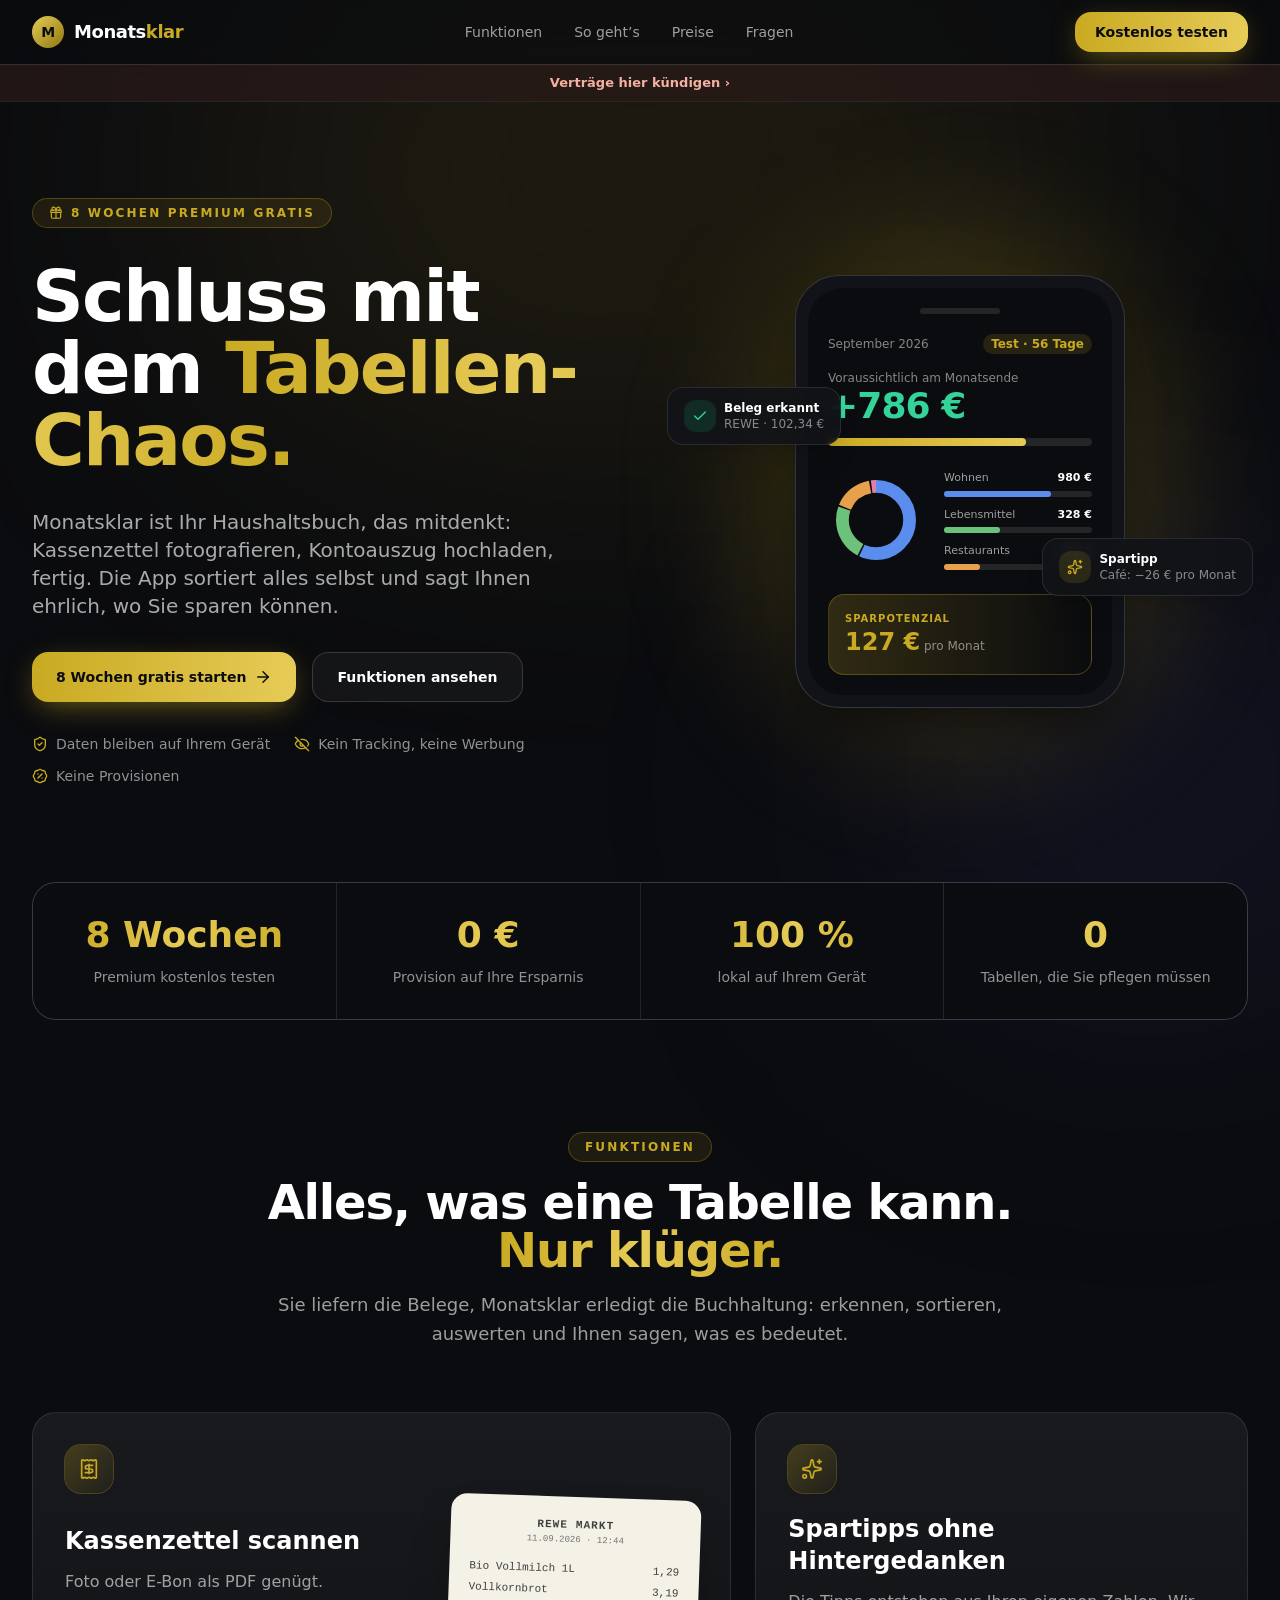
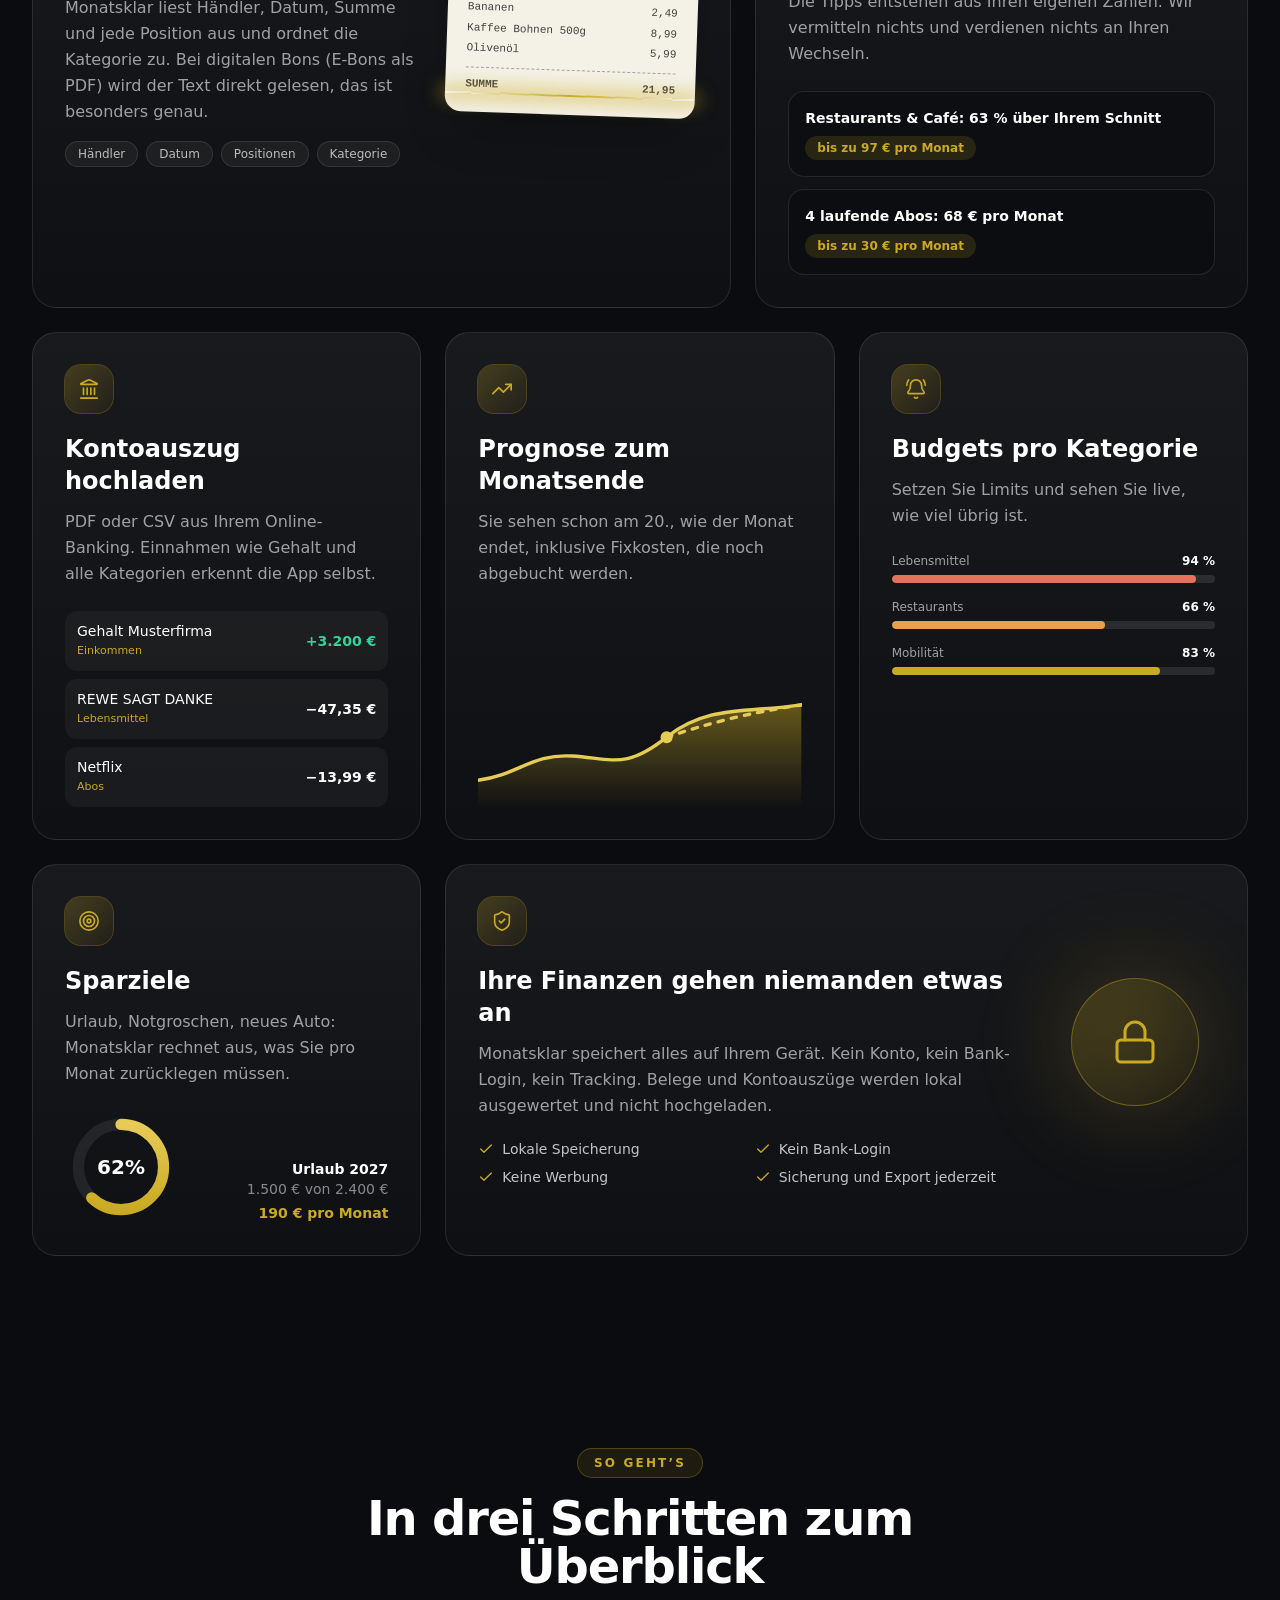
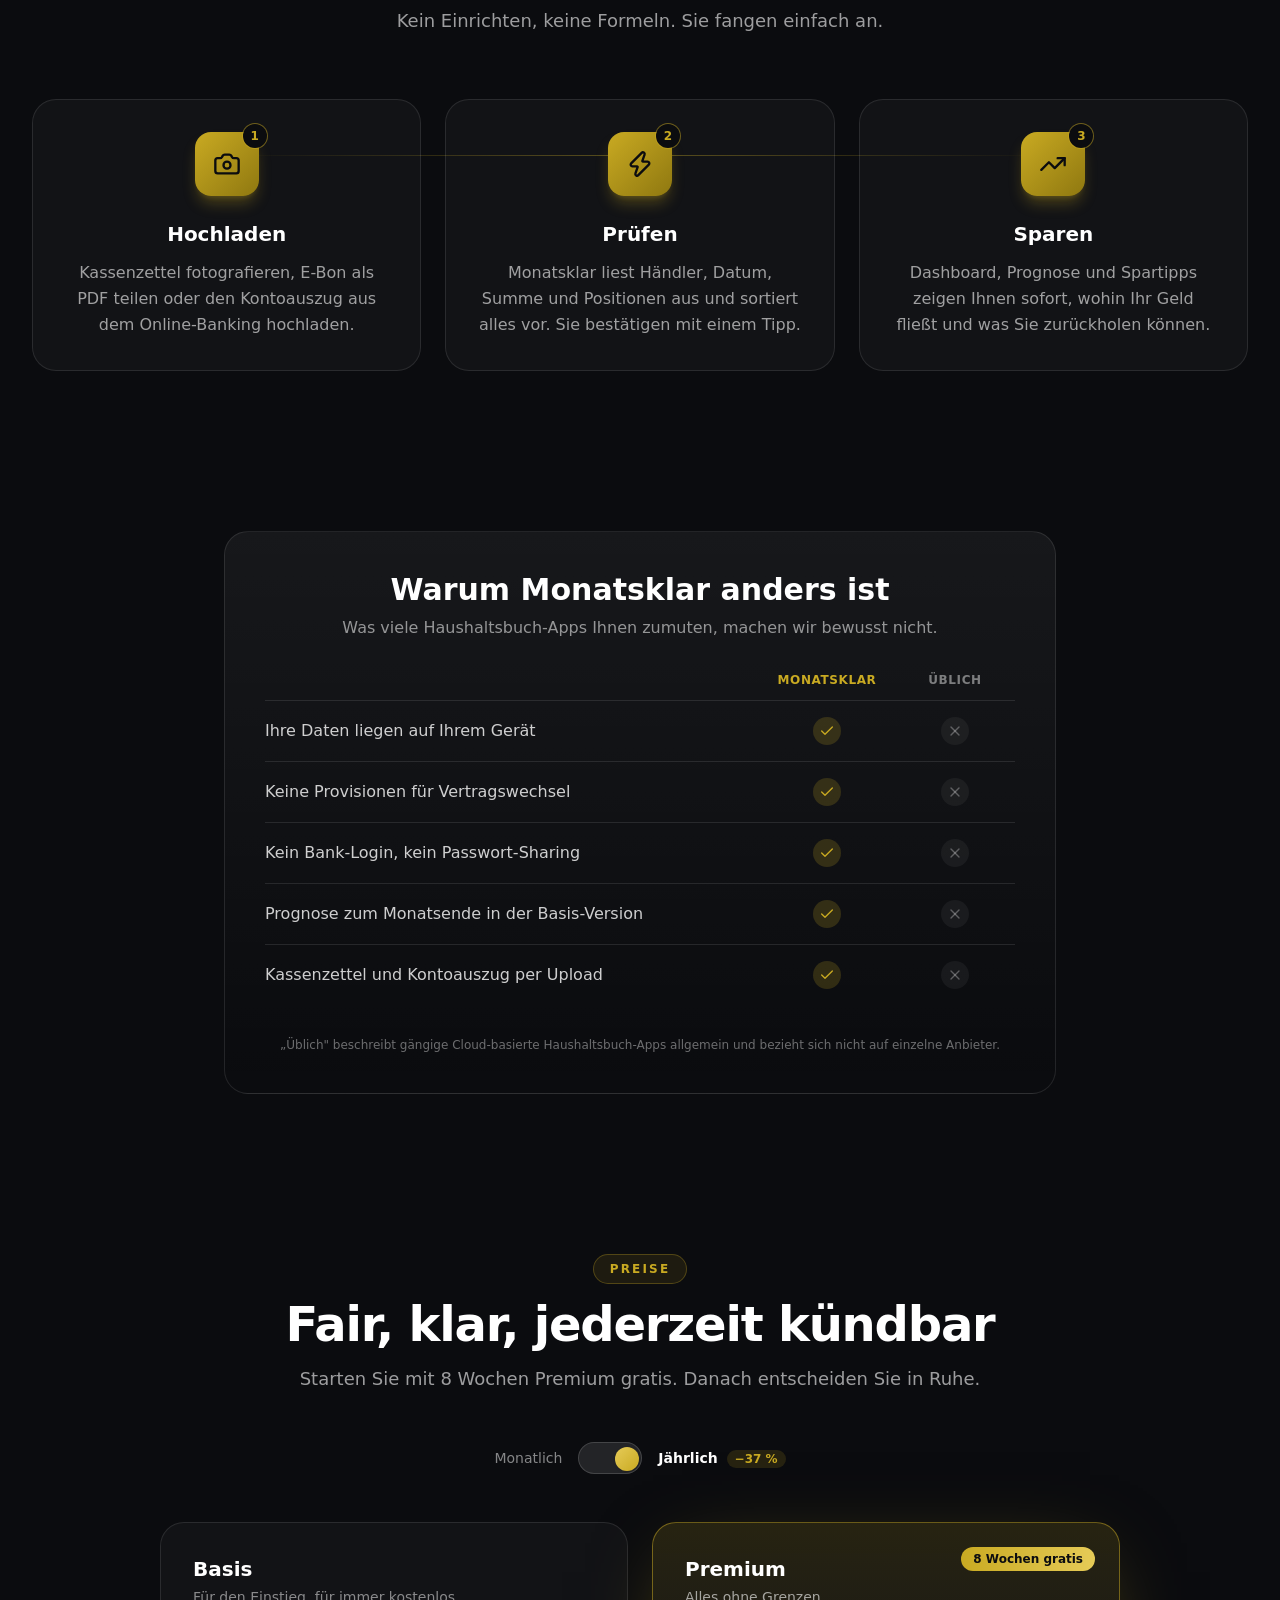
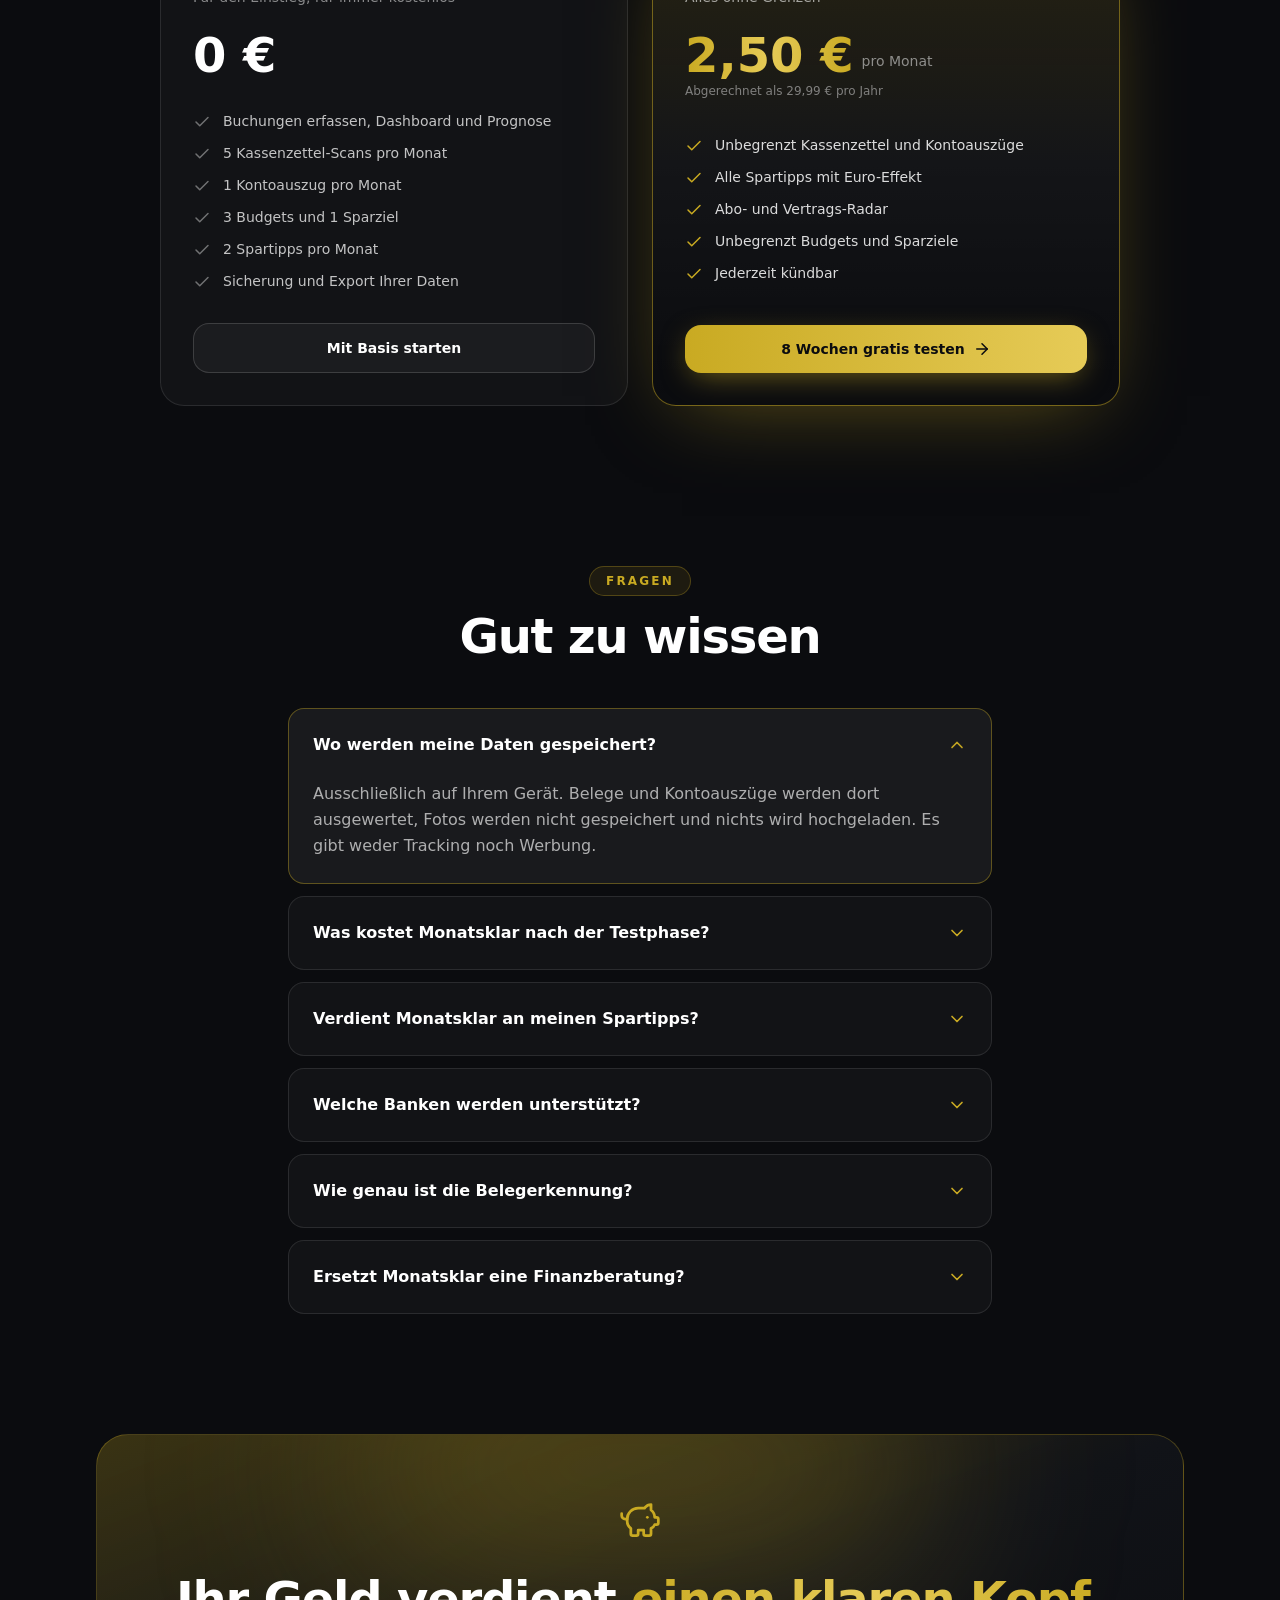
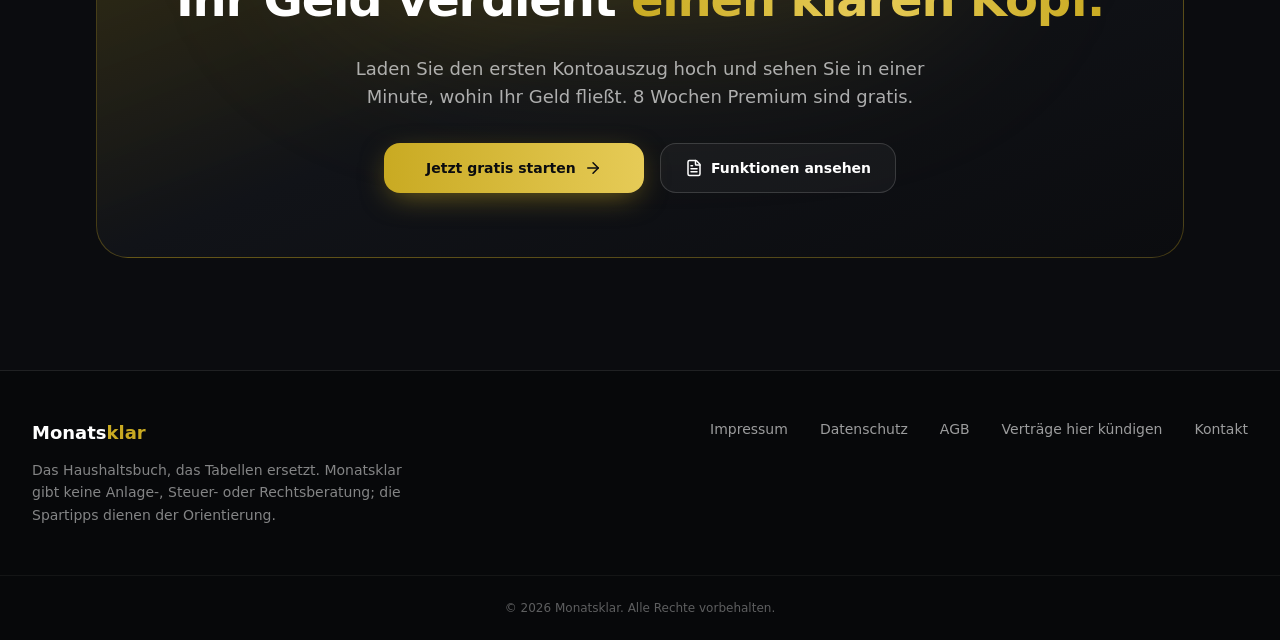
==== commit f35bbcbe: "Sicherung und Wiederherstellung (JSON), Texte zu Export/Sicherung angeglichen Co-Authored-By: Claude" ====
--- a/info/index.html
+++ b/info/index.html
@@ -8,7 +8,7 @@
     <meta name="description" content="Monatsklar: Das Haushaltsbuch, das Excel-Tabellen ersetzt. Kassenzettel scannen, Kontoauszug hochladen, ehrliche Spartipps. Ihre Daten bleiben auf Ihrem Gerät." />
     <link rel="icon" type="image/png" href="icon-192.png" />
     <title>Monatsklar – Ihr Haushaltsbuch ohne Tabellen</title>
-    <script type="module" crossorigin src="./assets/main-BFe8VqVk.js"></script>
+    <script type="module" crossorigin src="./assets/main-CY1nhPIl.js"></script>
     <link rel="modulepreload" crossorigin href="./assets/jsx-runtime-TLNIZvbV.js">
     <link rel="stylesheet" crossorigin href="./assets/jsx-runtime-CD0GYWkj.css">
   </head>
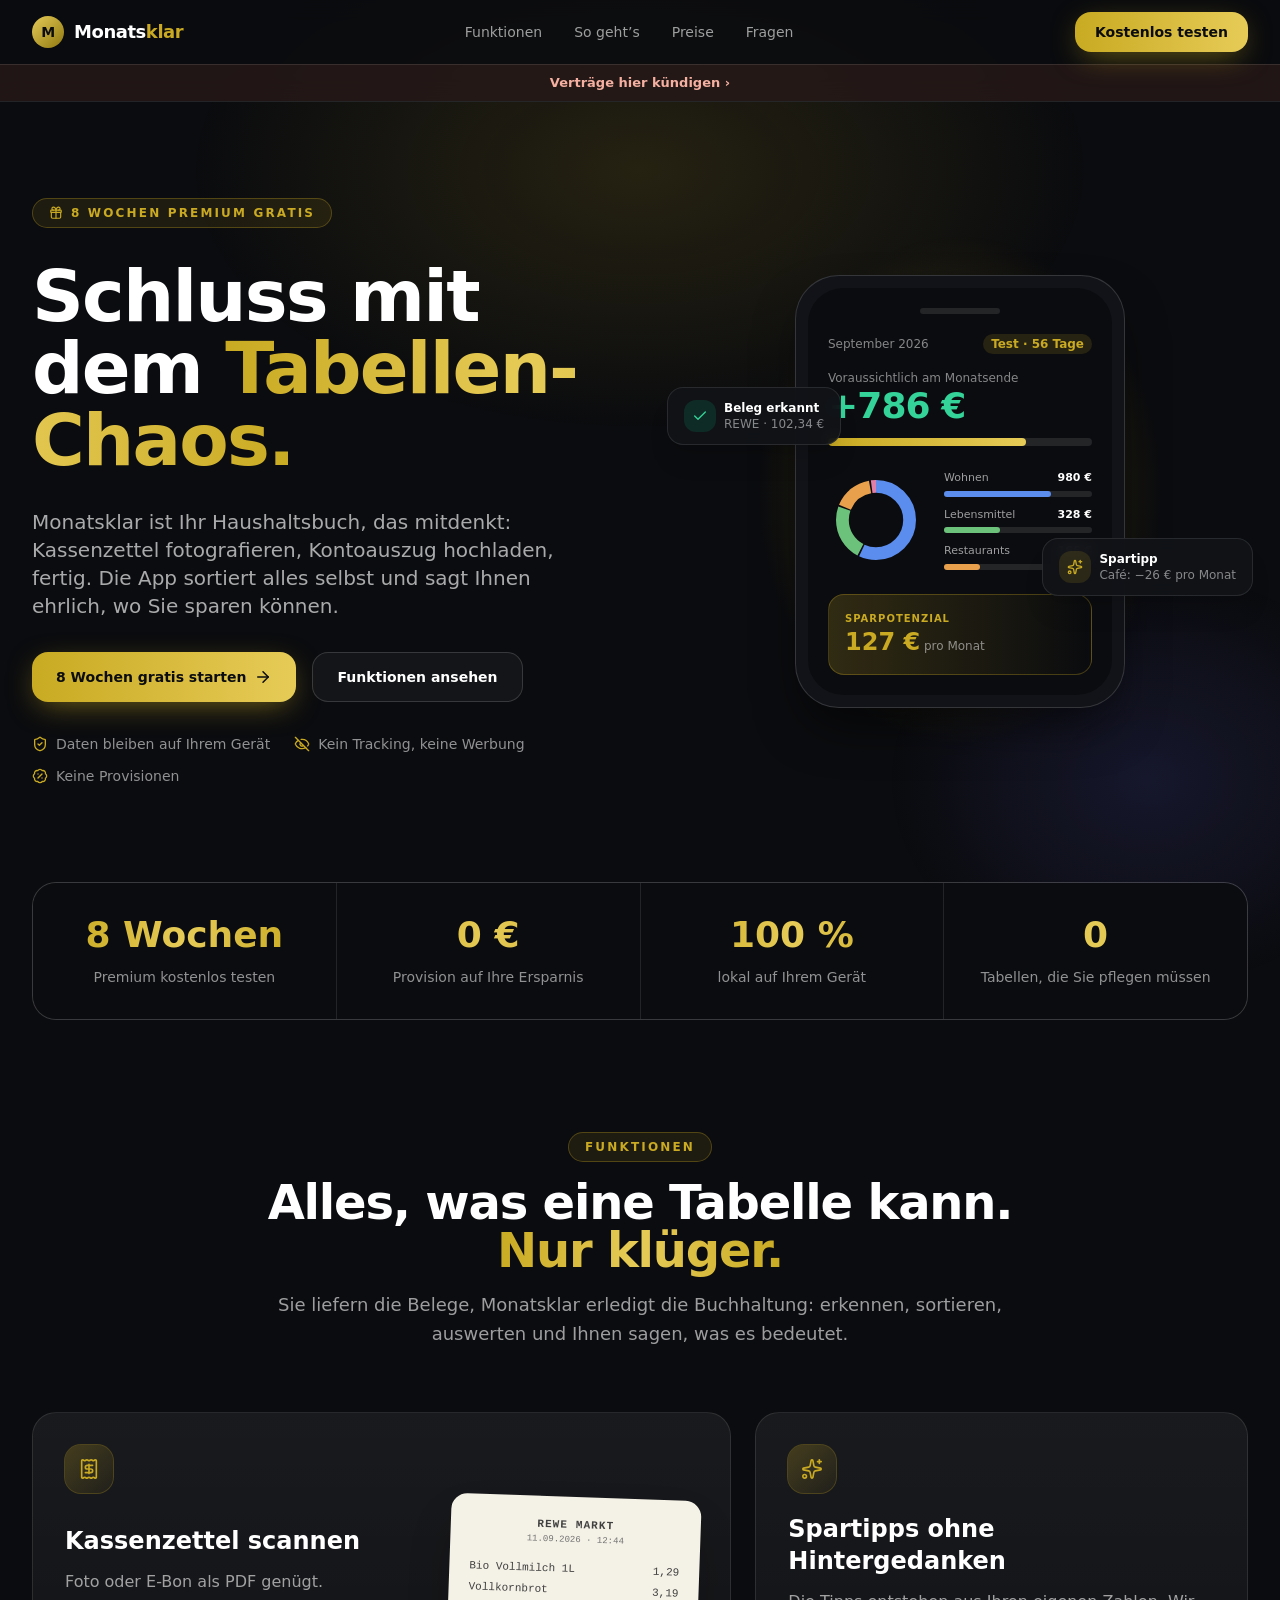
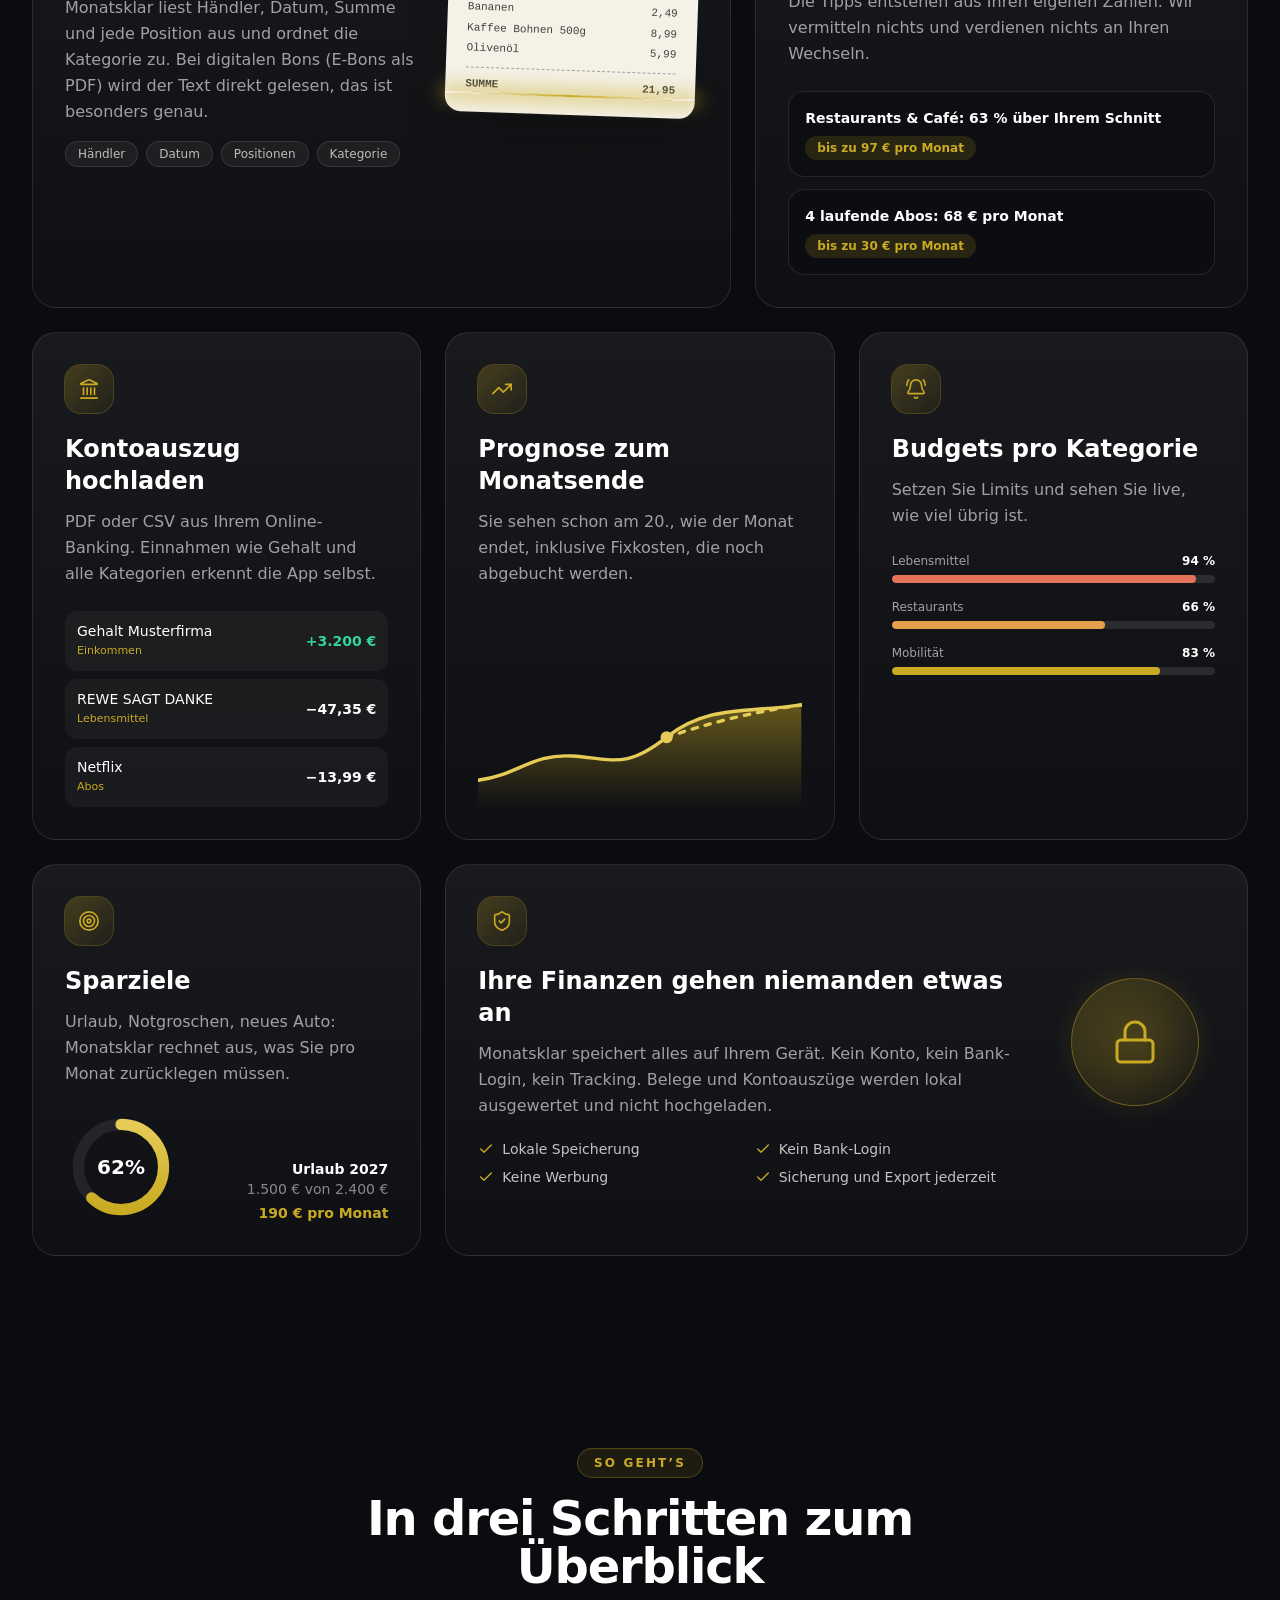
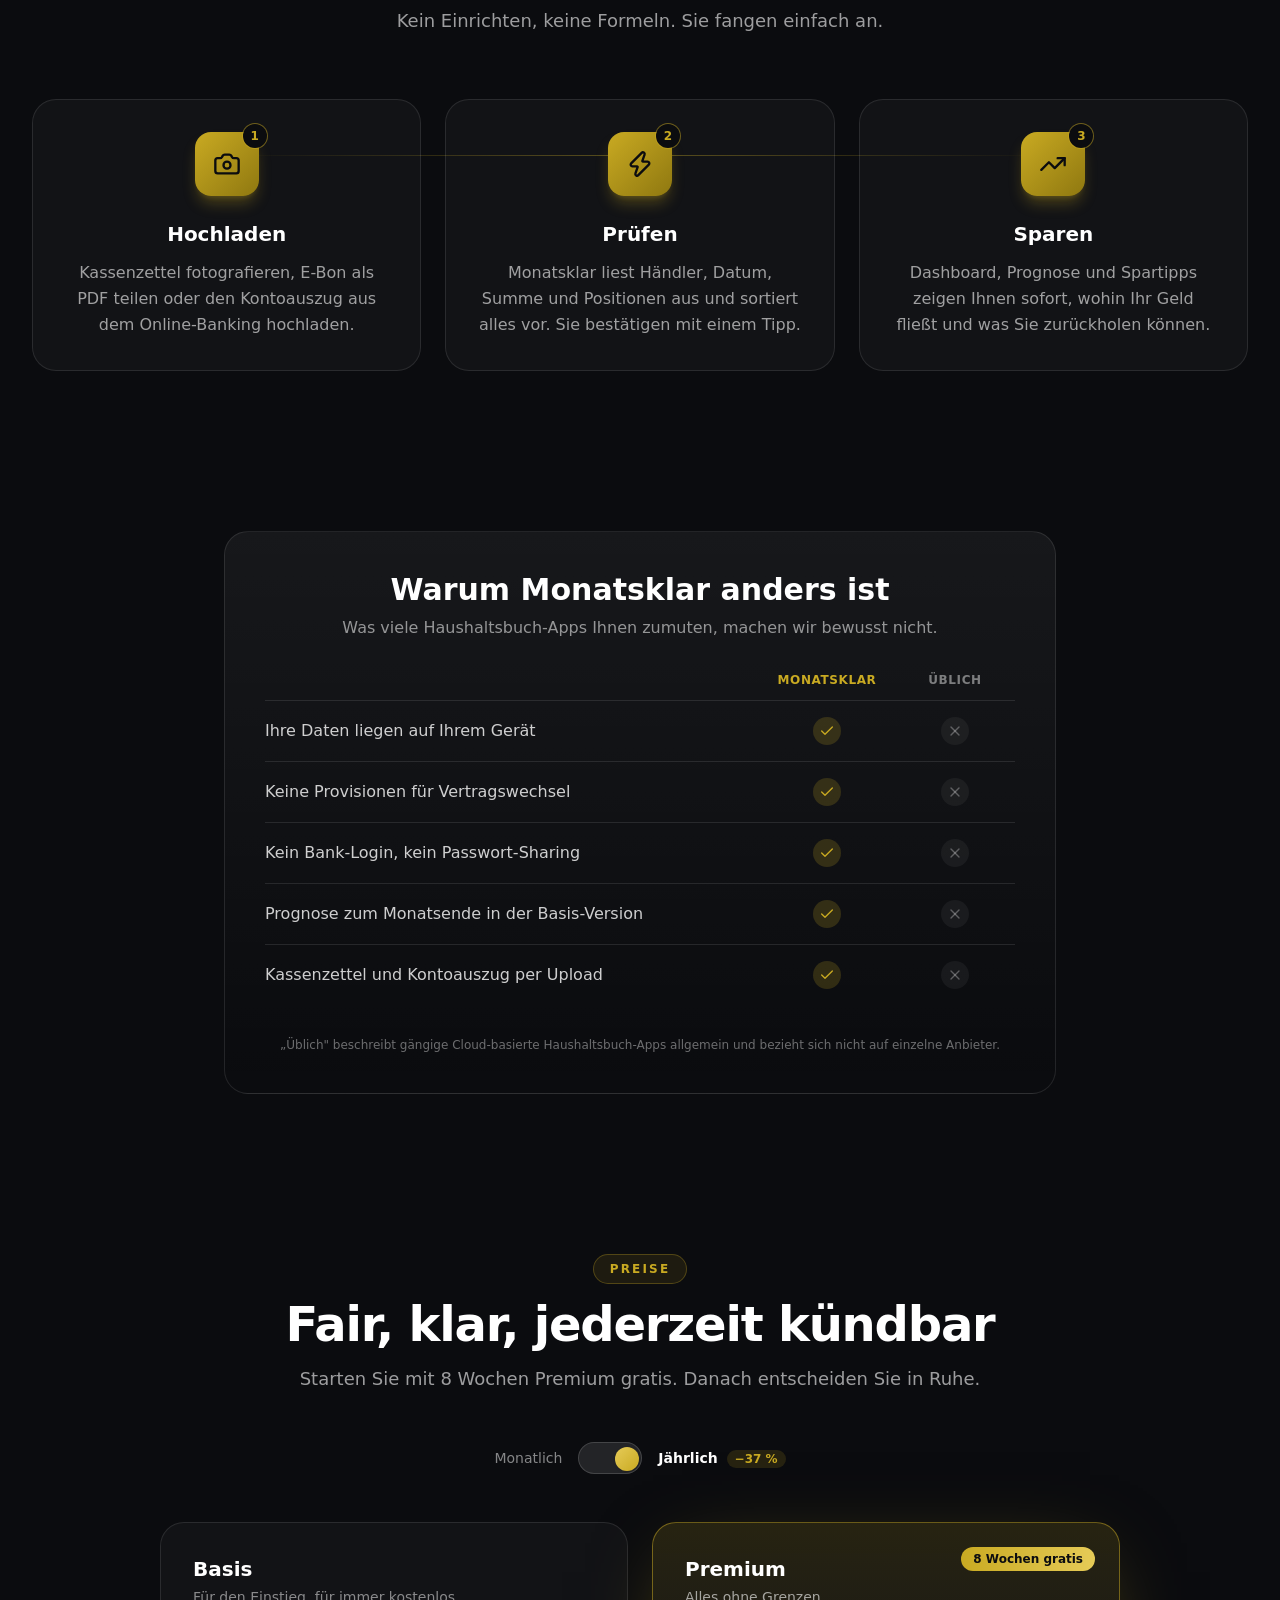
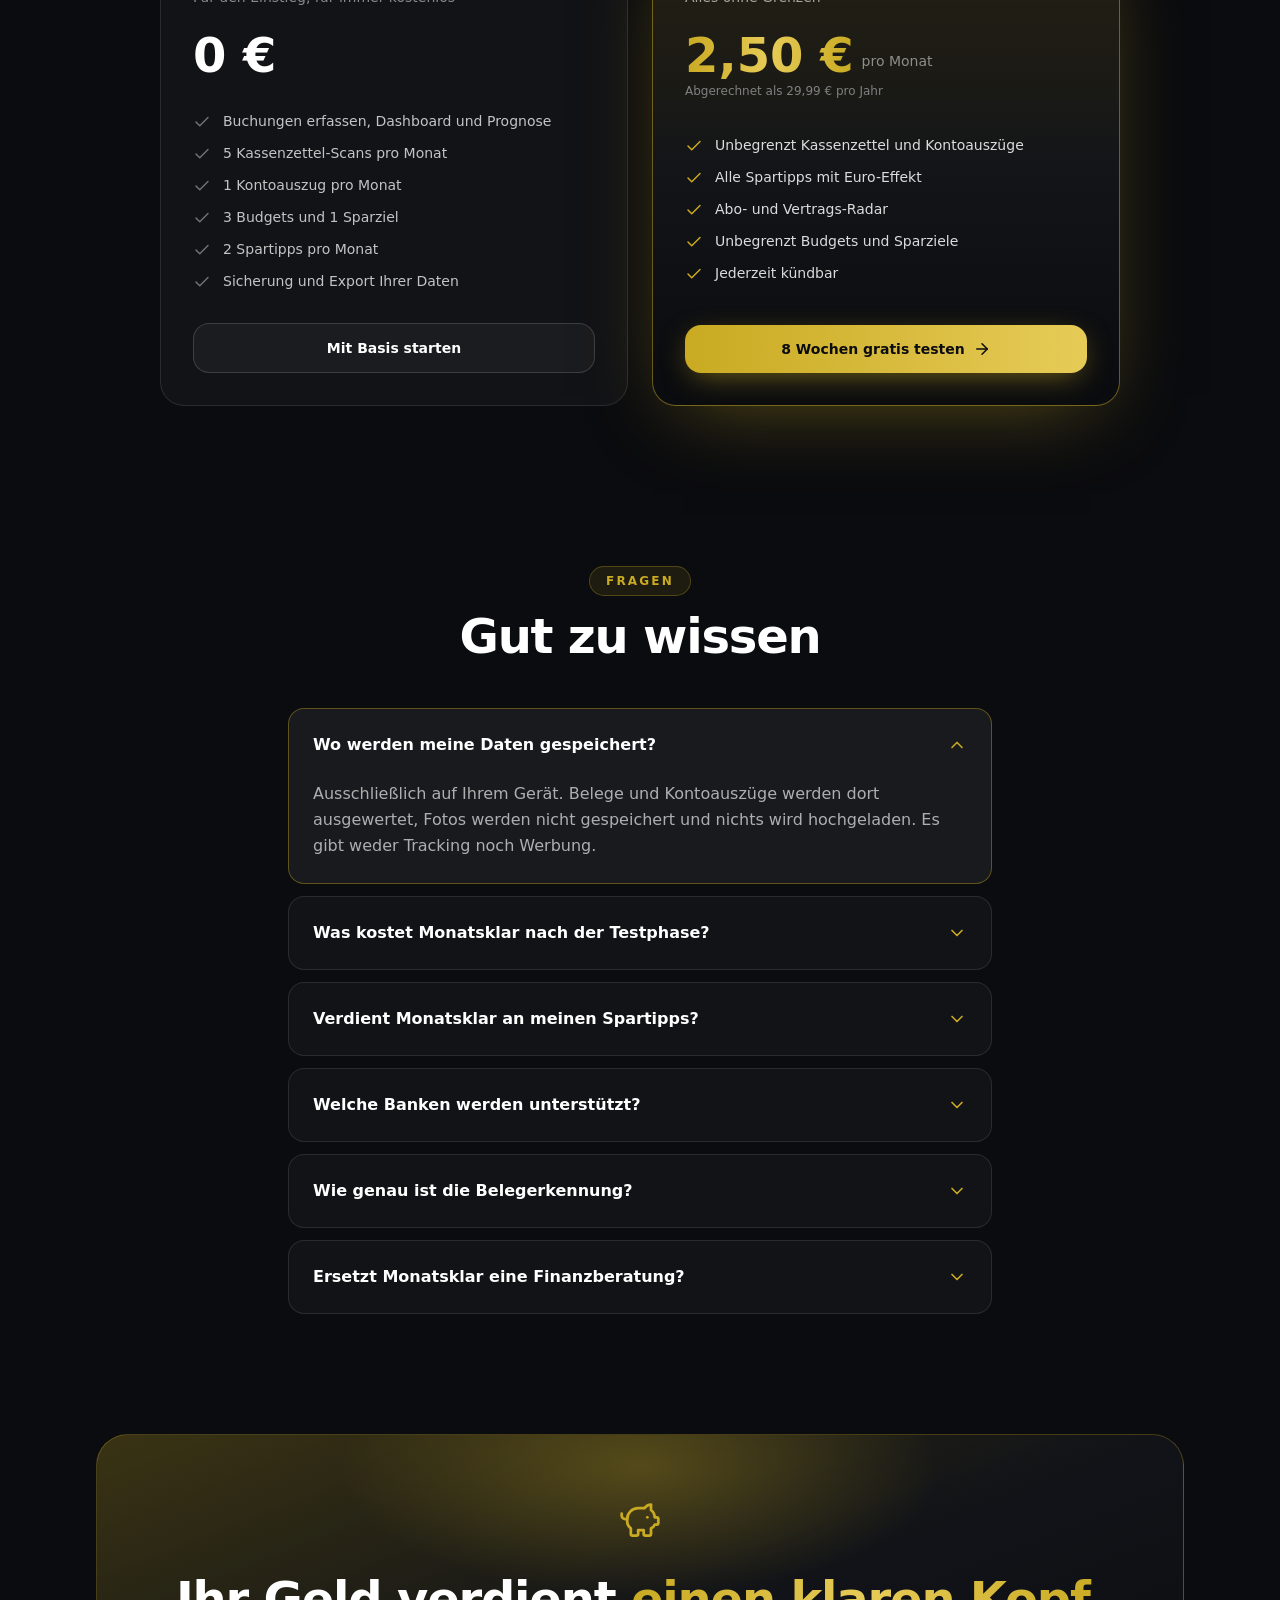
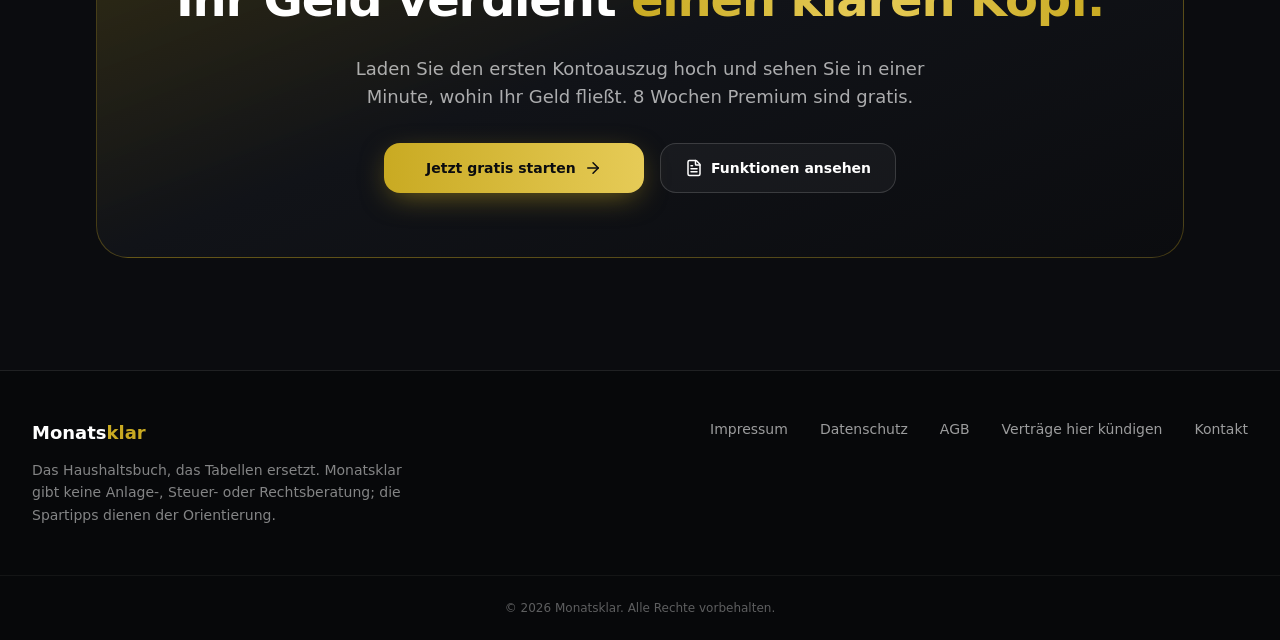
==== commit a7f60f91: "Schnelleres Laden am Handy: vorgerenderte Landingpage, Farbverlauf statt blur, App startet aus dem C" ====
--- a/info/index.html
+++ b/info/index.html
@@ -8,11 +8,11 @@
     <meta name="description" content="Monatsklar: Das Haushaltsbuch, das Excel-Tabellen ersetzt. Kassenzettel scannen, Kontoauszug hochladen, ehrliche Spartipps. Ihre Daten bleiben auf Ihrem Gerät." />
     <link rel="icon" type="image/png" href="icon-192.png" />
     <title>Monatsklar – Ihr Haushaltsbuch ohne Tabellen</title>
-    <script type="module" crossorigin src="./assets/main-CY1nhPIl.js"></script>
-    <link rel="modulepreload" crossorigin href="./assets/jsx-runtime-TLNIZvbV.js">
-    <link rel="stylesheet" crossorigin href="./assets/jsx-runtime-CD0GYWkj.css">
+    <script type="module" crossorigin src="./assets/main-BUbvu3Tm.js"></script>
+    <link rel="modulepreload" crossorigin href="./assets/jsx-runtime-BhuF3npP.js">
+    <link rel="stylesheet" crossorigin href="./assets/jsx-runtime-Djk-iyUB.css">
   </head>
   <body>
-    <div id="root"></div>
+    <div id="root"><div class="min-h-screen overflow-x-hidden bg-ink-900 font-sans text-white"><div class="pointer-events-none fixed inset-0 -z-0" aria-hidden="true"><div class="absolute left-1/2 top-[-10%] h-[520px] w-[900px] -translate-x-1/2 rounded-full" style="background-image:radial-gradient(closest-side, rgba(201,170,34, 0.14), rgba(201,170,34, 0))"></div><div class="absolute bottom-[-10%] right-[-10%] h-[420px] w-[520px] rounded-full" style="background-image:radial-gradient(closest-side, rgba(99,102,241, 0.13), rgba(99,102,241, 0))"></div></div><header class="sticky top-0 z-50 border-b border-white/10 bg-ink-900/85 backdrop-blur-md"><div class="mx-auto flex h-16 max-w-7xl items-center justify-between px-5 sm:px-8"><a href="#top" class="flex items-center gap-2.5 text-lg font-extrabold tracking-tight"><span class="flex h-8 w-8 items-center justify-center rounded-full bg-gradient-to-br from-gold-soft to-gold-deep text-sm font-black text-ink-900">M</span><span>Monats<span class="text-gold">klar</span></span></a><nav class="hidden items-center gap-8 md:flex" aria-label="Hauptnavigation"><a href="#funktionen" class="text-sm font-medium text-white/60 transition-colors hover:text-gold">Funktionen</a><a href="#ablauf" class="text-sm font-medium text-white/60 transition-colors hover:text-gold">So geht’s</a><a href="#preise" class="text-sm font-medium text-white/60 transition-colors hover:text-gold">Preise</a><a href="#faq" class="text-sm font-medium text-white/60 transition-colors hover:text-gold">Fragen</a></nav><div class="hidden md:block"><a href="https://monatsklar.de/" class="group inline-flex items-center justify-center gap-2 rounded-2xl px-6 py-3.5 text-sm font-semibold transition-all duration-300 focus:outline-none focus-visible:ring-2 focus-visible:ring-gold focus-visible:ring-offset-2 focus-visible:ring-offset-ink-900 bg-gradient-to-r from-gold to-gold-soft text-ink-900 shadow-[0_8px_30px_-8px_rgba(201,170,34,.6)] hover:-translate-y-0.5 hover:shadow-[0_14px_40px_-6px_rgba(201,170,34,.75)] hover:brightness-110 active:translate-y-0 !px-5 !py-2.5">Kostenlos testen</a></div><button class="rounded-xl p-2 text-white/80 transition hover:bg-white/10 md:hidden" aria-label="Menü öffnen" aria-expanded="false"><svg xmlns="http://www.w3.org/2000/svg" width="24" height="24" viewBox="0 0 24 24" fill="none" stroke="currentColor" stroke-width="2" stroke-linecap="round" stroke-linejoin="round" class="lucide lucide-menu" aria-hidden="true"><path d="M4 5h16"></path><path d="M4 12h16"></path><path d="M4 19h16"></path></svg></button></div><a href="https://monatsklar.de/#kuendigen" class="block border-t border-white/10 bg-[#E5735C]/10 py-2 text-center text-[13px] font-bold text-[#F5B0A1] transition-colors hover:bg-[#E5735C]/20 hover:text-white">Verträge hier kündigen ›</a></header><main id="top" class="relative z-10"><section class="mx-auto grid max-w-7xl items-center gap-16 px-5 pb-24 pt-16 sm:px-8 lg:grid-cols-2 lg:pt-24"><div class="space-y-8"><span class="inline-flex items-center gap-2 rounded-full border border-gold/30 bg-gold/10 px-4 py-1.5 text-xs font-semibold uppercase tracking-[0.18em] text-gold"><svg xmlns="http://www.w3.org/2000/svg" width="14" height="14" viewBox="0 0 24 24" fill="none" stroke="currentColor" stroke-width="2" stroke-linecap="round" stroke-linejoin="round" class="lucide lucide-gift" aria-hidden="true"><path d="M12 7v14"></path><path d="M20 11v8a2 2 0 0 1-2 2H6a2 2 0 0 1-2-2v-8"></path><path d="M7.5 7a1 1 0 0 1 0-5A4.8 8 0 0 1 12 7a4.8 8 0 0 1 4.5-5 1 1 0 0 1 0 5"></path><rect x="3" y="7" width="18" height="4" rx="1"></rect></svg> 8 Wochen Premium gratis</span><h1 class="animate-rise text-5xl font-extrabold leading-[1.05] tracking-tight sm:text-6xl xl:text-7xl">Schluss mit dem <span class="bg-gradient-to-r from-gold via-gold-soft to-gold bg-clip-text text-transparent">Tabellen-Chaos.</span></h1><p class="max-w-xl text-lg leading-relaxed text-white/65 sm:text-xl">Monatsklar ist Ihr Haushaltsbuch, das mitdenkt: Kassenzettel fotografieren, Kontoauszug hochladen, fertig. Die App sortiert alles selbst und sagt Ihnen ehrlich, wo Sie sparen können.</p><div class="flex flex-col gap-4 sm:flex-row"><a href="https://monatsklar.de/" class="group inline-flex items-center justify-center gap-2 rounded-2xl px-6 py-3.5 text-sm font-semibold transition-all duration-300 focus:outline-none focus-visible:ring-2 focus-visible:ring-gold focus-visible:ring-offset-2 focus-visible:ring-offset-ink-900 bg-gradient-to-r from-gold to-gold-soft text-ink-900 shadow-[0_8px_30px_-8px_rgba(201,170,34,.6)] hover:-translate-y-0.5 hover:shadow-[0_14px_40px_-6px_rgba(201,170,34,.75)] hover:brightness-110 active:translate-y-0 sm:min-w-[260px]">8 Wochen gratis starten <svg xmlns="http://www.w3.org/2000/svg" width="18" height="18" viewBox="0 0 24 24" fill="none" stroke="currentColor" stroke-width="2" stroke-linecap="round" stroke-linejoin="round" class="lucide lucide-arrow-right transition-transform group-hover:translate-x-1" aria-hidden="true"><path d="M5 12h14"></path><path d="m12 5 7 7-7 7"></path></svg></a><a href="#funktionen" class="group inline-flex items-center justify-center gap-2 rounded-2xl px-6 py-3.5 text-sm font-semibold transition-all duration-300 focus:outline-none focus-visible:ring-2 focus-visible:ring-gold focus-visible:ring-offset-2 focus-visible:ring-offset-ink-900 border border-white/15 bg-white/[0.04] text-white hover:-translate-y-0.5 hover:border-gold/50 hover:bg-white/[0.08] ">Funktionen ansehen</a></div><ul class="flex flex-wrap gap-x-6 gap-y-3 text-sm text-white/55"><li class="flex items-center gap-2"><svg xmlns="http://www.w3.org/2000/svg" width="16" height="16" viewBox="0 0 24 24" fill="none" stroke="currentColor" stroke-width="2" stroke-linecap="round" stroke-linejoin="round" class="lucide lucide-shield-check text-gold" aria-hidden="true"><path d="M20 13c0 5-3.5 7.5-7.66 8.95a1 1 0 0 1-.67-.01C7.5 20.5 4 18 4 13V6a1 1 0 0 1 1-1c2 0 4.5-1.2 6.24-2.72a1.17 1.17 0 0 1 1.52 0C14.51 3.81 17 5 19 5a1 1 0 0 1 1 1z"></path><path d="m9 12 2 2 4-4"></path></svg> <!-- -->Daten bleiben auf Ihrem Gerät</li><li class="flex items-center gap-2"><svg xmlns="http://www.w3.org/2000/svg" width="16" height="16" viewBox="0 0 24 24" fill="none" stroke="currentColor" stroke-width="2" stroke-linecap="round" stroke-linejoin="round" class="lucide lucide-eye-off text-gold" aria-hidden="true"><path d="M10.733 5.076a10.744 10.744 0 0 1 11.205 6.575 1 1 0 0 1 0 .696 10.747 10.747 0 0 1-1.444 2.49"></path><path d="M14.084 14.158a3 3 0 0 1-4.242-4.242"></path><path d="M17.479 17.499a10.75 10.75 0 0 1-15.417-5.151 1 1 0 0 1 0-.696 10.75 10.75 0 0 1 4.446-5.143"></path><path d="m2 2 20 20"></path></svg> <!-- -->Kein Tracking, keine Werbung</li><li class="flex items-center gap-2"><svg xmlns="http://www.w3.org/2000/svg" width="16" height="16" viewBox="0 0 24 24" fill="none" stroke="currentColor" stroke-width="2" stroke-linecap="round" stroke-linejoin="round" class="lucide lucide-badge-percent text-gold" aria-hidden="true"><path d="M3.85 8.62a4 4 0 0 1 4.78-4.77 4 4 0 0 1 6.74 0 4 4 0 0 1 4.78 4.78 4 4 0 0 1 0 6.74 4 4 0 0 1-4.77 4.78 4 4 0 0 1-6.75 0 4 4 0 0 1-4.78-4.77 4 4 0 0 1 0-6.76Z"></path><path d="m15 9-6 6"></path><path d="M9 9h.01"></path><path d="M15 15h.01"></path></svg> <!-- -->Keine Provisionen</li></ul></div><div class="relative mx-auto w-[300px] sm:w-[330px]"><div class="absolute -inset-10 rounded-full" style="background-image:radial-gradient(closest-side, rgba(201,170,34, 0.3), rgba(201,170,34, 0))"></div><div class="relative rounded-[2.75rem] border border-white/15 bg-ink-800 p-3 shadow-2xl shadow-black/60"><div class="rounded-[2.2rem] bg-ink-900 p-5"><div class="mx-auto mb-5 h-1.5 w-20 rounded-full bg-white/10"></div><div class="flex items-center justify-between text-xs text-white/50"><span>September 2026</span><span class="rounded-full bg-gold/15 px-2 py-0.5 font-semibold text-gold">Test · 56 Tage</span></div><p class="mt-4 text-xs text-white/50">Voraussichtlich am Monatsende</p><p class="text-4xl font-extrabold tracking-tight text-emerald-400">+786 €</p><div class="mt-3 h-2 overflow-hidden rounded-full bg-white/10"><div class="h-full w-3/4 origin-left animate-grow rounded-full bg-gradient-to-r from-gold to-gold-soft"></div></div><div class="mt-6 flex items-center gap-5"><svg viewBox="0 0 120 120" class="h-24 w-24 shrink-0 -rotate-90" aria-hidden="true"><circle cx="60" cy="60" r="42" fill="none" stroke="#5B8DEF" stroke-width="16" stroke-dasharray="150 264" stroke-dashoffset="0"></circle><circle cx="60" cy="60" r="42" fill="none" stroke="#6CC17B" stroke-width="16" stroke-dasharray="60 264" stroke-dashoffset="-152"></circle><circle cx="60" cy="60" r="42" fill="none" stroke="#E8A04C" stroke-width="16" stroke-dasharray="42 264" stroke-dashoffset="-214"></circle><circle cx="60" cy="60" r="42" fill="none" stroke="#E07FA8" stroke-width="16" stroke-dasharray="30 264" stroke-dashoffset="-258"></circle></svg><div class="w-full space-y-2.5"><div><div class="flex justify-between text-[11px]"><span class="text-white/60">Wohnen</span><span class="font-semibold">980 €</span></div><div class="mt-1 h-1.5 rounded-full bg-white/10"><div class="h-full rounded-full" style="width:72%;background:#5B8DEF"></div></div></div><div><div class="flex justify-between text-[11px]"><span class="text-white/60">Lebensmittel</span><span class="font-semibold">328 €</span></div><div class="mt-1 h-1.5 rounded-full bg-white/10"><div class="h-full rounded-full" style="width:38%;background:#6CC17B"></div></div></div><div><div class="flex justify-between text-[11px]"><span class="text-white/60">Restaurants</span><span class="font-semibold">166 €</span></div><div class="mt-1 h-1.5 rounded-full bg-white/10"><div class="h-full rounded-full" style="width:24%;background:#E8A04C"></div></div></div></div></div><div class="mt-6 rounded-2xl border border-gold/30 bg-gradient-to-r from-gold/20 to-transparent p-4"><p class="text-[10px] font-bold uppercase tracking-widest text-gold">Sparpotenzial</p><p class="text-2xl font-extrabold text-gold">127 €<span class="text-xs font-medium text-white/50"> pro Monat</span></p></div></div></div><div class="absolute -left-32 top-28 hidden animate-float items-center gap-2 rounded-2xl border border-white/10 bg-ink-800/90 px-4 py-3 text-xs shadow-xl backdrop-blur xl:flex"><span class="flex h-8 w-8 items-center justify-center rounded-xl bg-emerald-500/15 text-emerald-400"><svg xmlns="http://www.w3.org/2000/svg" width="16" height="16" viewBox="0 0 24 24" fill="none" stroke="currentColor" stroke-width="2" stroke-linecap="round" stroke-linejoin="round" class="lucide lucide-check" aria-hidden="true"><path d="M20 6 9 17l-5-5"></path></svg></span><span><b class="block">Beleg erkannt</b><span class="text-white/50">REWE · 102,34 €</span></span></div><div class="absolute -right-32 bottom-28 hidden animate-float-slow items-center gap-2 rounded-2xl border border-white/10 bg-ink-800/90 px-4 py-3 text-xs shadow-xl backdrop-blur xl:flex"><span class="flex h-8 w-8 items-center justify-center rounded-xl bg-gold/15 text-gold"><svg xmlns="http://www.w3.org/2000/svg" width="16" height="16" viewBox="0 0 24 24" fill="none" stroke="currentColor" stroke-width="2" stroke-linecap="round" stroke-linejoin="round" class="lucide lucide-sparkles lucide-stars" aria-hidden="true"><path d="M11.017 2.814a1 1 0 0 1 1.966 0l1.051 5.558a2 2 0 0 0 1.594 1.594l5.558 1.051a1 1 0 0 1 0 1.966l-5.558 1.051a2 2 0 0 0-1.594 1.594l-1.051 5.558a1 1 0 0 1-1.966 0l-1.051-5.558a2 2 0 0 0-1.594-1.594l-5.558-1.051a1 1 0 0 1 0-1.966l5.558-1.051a2 2 0 0 0 1.594-1.594z"></path><path d="M20 2v4"></path><path d="M22 4h-4"></path><circle cx="4" cy="20" r="2"></circle></svg></span><span><b class="block">Spartipp</b><span class="text-white/50">Café: −26 € pro Monat</span></span></div></div></section><section class="mx-auto max-w-7xl px-5 sm:px-8"><div class="grid grid-cols-2 gap-px overflow-hidden rounded-3xl border border-white/10 bg-white/10 lg:grid-cols-4"><div class="bg-ink-900 p-4 text-center transition-colors duration-300 hover:bg-ink-800 sm:p-8"><p class="pb-1 text-2xl font-extrabold min-[420px]:text-3xl sm:text-4xl bg-gradient-to-r from-gold via-gold-soft to-gold bg-clip-text text-transparent">8 Wochen</p><p class="mt-2 text-sm text-white/55">Premium kostenlos testen</p></div><div class="bg-ink-900 p-4 text-center transition-colors duration-300 hover:bg-ink-800 sm:p-8"><p class="pb-1 text-2xl font-extrabold min-[420px]:text-3xl sm:text-4xl bg-gradient-to-r from-gold via-gold-soft to-gold bg-clip-text text-transparent">0 €</p><p class="mt-2 text-sm text-white/55">Provision auf Ihre Ersparnis</p></div><div class="bg-ink-900 p-4 text-center transition-colors duration-300 hover:bg-ink-800 sm:p-8"><p class="pb-1 text-2xl font-extrabold min-[420px]:text-3xl sm:text-4xl bg-gradient-to-r from-gold via-gold-soft to-gold bg-clip-text text-transparent">100 %</p><p class="mt-2 text-sm text-white/55">lokal auf Ihrem Gerät</p></div><div class="bg-ink-900 p-4 text-center transition-colors duration-300 hover:bg-ink-800 sm:p-8"><p class="pb-1 text-2xl font-extrabold min-[420px]:text-3xl sm:text-4xl bg-gradient-to-r from-gold via-gold-soft to-gold bg-clip-text text-transparent">0</p><p class="mt-2 text-sm text-white/55">Tabellen, die Sie pflegen müssen</p></div></div></section><section id="funktionen" class="mx-auto max-w-7xl scroll-mt-20 space-y-16 px-5 py-28 sm:px-8"><div class="mx-auto max-w-3xl space-y-4 text-center"><span class="inline-flex items-center gap-2 rounded-full border border-gold/30 bg-gold/10 px-4 py-1.5 text-xs font-semibold uppercase tracking-[0.18em] text-gold">Funktionen</span><h2 class="text-3xl font-bold tracking-tight sm:text-5xl">Alles, was eine Tabelle kann. <span class="bg-gradient-to-r from-gold via-gold-soft to-gold bg-clip-text text-transparent">Nur klüger.</span></h2><p class="text-lg leading-relaxed text-white/60">Sie liefern die Belege, Monatsklar erledigt die Buchhaltung: erkennen, sortieren, auswerten und Ihnen sagen, was es bedeutet.</p></div><div class="grid gap-6 lg:grid-cols-12"><div class="group relative overflow-hidden rounded-3xl border border-white/10 bg-gradient-to-b from-white/[0.06] to-white/[0.02] p-8 transition-all duration-500 hover:-translate-y-1 hover:border-gold/40 hover:shadow-[0_20px_60px_-20px_rgba(201,170,34,.35)] lg:col-span-7"><div class="pointer-events-none absolute -right-24 -top-24 h-64 w-64 rounded-full opacity-0 transition-opacity duration-500 group-hover:opacity-100" style="background-image:radial-gradient(closest-side, rgba(201,170,34, 0.18), rgba(201,170,34, 0))"></div><div class="relative flex h-full flex-col"><div class="flex flex-col gap-8 sm:flex-row sm:items-center"><div class="space-y-3"><span class="mb-5 inline-flex h-12 w-12 items-center justify-center rounded-2xl bg-gradient-to-br from-gold/25 to-gold/5 text-gold ring-1 ring-gold/30 transition-transform duration-300 group-hover:scale-110 group-hover:rotate-3"><svg xmlns="http://www.w3.org/2000/svg" width="22" height="22" viewBox="0 0 24 24" fill="none" stroke="currentColor" stroke-width="1.8" stroke-linecap="round" stroke-linejoin="round" class="lucide lucide-receipt" aria-hidden="true"><path d="M12 17V7"></path><path d="M16 8h-6a2 2 0 0 0 0 4h4a2 2 0 0 1 0 4H8"></path><path d="M4 3a1 1 0 0 1 1-1 1.3 1.3 0 0 1 .7.2l.933.6a1.3 1.3 0 0 0 1.4 0l.934-.6a1.3 1.3 0 0 1 1.4 0l.933.6a1.3 1.3 0 0 0 1.4 0l.933-.6a1.3 1.3 0 0 1 1.4 0l.934.6a1.3 1.3 0 0 0 1.4 0l.933-.6A1.3 1.3 0 0 1 19 2a1 1 0 0 1 1 1v18a1 1 0 0 1-1 1 1.3 1.3 0 0 1-.7-.2l-.933-.6a1.3 1.3 0 0 0-1.4 0l-.934.6a1.3 1.3 0 0 1-1.4 0l-.933-.6a1.3 1.3 0 0 0-1.4 0l-.933.6a1.3 1.3 0 0 1-1.4 0l-.934-.6a1.3 1.3 0 0 0-1.4 0l-.933.6a1.3 1.3 0 0 1-.7.2 1 1 0 0 1-1-1z"></path></svg></span><h3 class="text-2xl font-bold">Kassenzettel scannen</h3><p class="leading-relaxed text-white/60">Foto oder E-Bon als PDF genügt. Monatsklar liest Händler, Datum, Summe und jede Position aus und ordnet die Kategorie zu. Bei digitalen Bons (E-Bons als PDF) wird der Text direkt gelesen, das ist besonders genau.</p><div class="flex flex-wrap gap-2 pt-1"><span class="rounded-full border border-white/10 bg-white/5 px-3 py-1 text-xs text-white/70">Händler</span><span class="rounded-full border border-white/10 bg-white/5 px-3 py-1 text-xs text-white/70">Datum</span><span class="rounded-full border border-white/10 bg-white/5 px-3 py-1 text-xs text-white/70">Positionen</span><span class="rounded-full border border-white/10 bg-white/5 px-3 py-1 text-xs text-white/70">Kategorie</span></div></div><div class="relative w-full max-w-[250px] shrink-0 rotate-2 rounded-2xl bg-[#f4f1e6] p-5 font-mono text-[11px] text-neutral-700 shadow-2xl transition-transform duration-500 group-hover:rotate-0"><p class="text-center font-bold tracking-widest">REWE MARKT</p><p class="mb-3 text-center text-[9px] text-neutral-500">11.09.2026 · 12:44</p><div class="flex justify-between py-0.5"><span>Bio Vollmilch 1L</span><span>1,29</span></div><div class="flex justify-between py-0.5"><span>Vollkornbrot</span><span>3,19</span></div><div class="flex justify-between py-0.5"><span>Bananen</span><span>2,49</span></div><div class="flex justify-between py-0.5"><span>Kaffee Bohnen 500g</span><span>8,99</span></div><div class="flex justify-between py-0.5"><span>Olivenöl</span><span>5,99</span></div><div class="mt-2 flex justify-between border-t border-dashed border-neutral-400 pt-2 font-bold"><span>SUMME</span><span>21,95</span></div><div class="pointer-events-none absolute inset-x-0 h-0.5 animate-scan bg-gradient-to-r from-transparent via-gold to-transparent shadow-[0_0_18px_4px_rgba(201,170,34,.7)]"></div></div></div></div></div><div class="group relative overflow-hidden rounded-3xl border border-white/10 bg-gradient-to-b from-white/[0.06] to-white/[0.02] p-8 transition-all duration-500 hover:-translate-y-1 hover:border-gold/40 hover:shadow-[0_20px_60px_-20px_rgba(201,170,34,.35)] lg:col-span-5"><div class="pointer-events-none absolute -right-24 -top-24 h-64 w-64 rounded-full opacity-0 transition-opacity duration-500 group-hover:opacity-100" style="background-image:radial-gradient(closest-side, rgba(201,170,34, 0.18), rgba(201,170,34, 0))"></div><div class="relative flex h-full flex-col"><span class="mb-5 inline-flex h-12 w-12 items-center justify-center rounded-2xl bg-gradient-to-br from-gold/25 to-gold/5 text-gold ring-1 ring-gold/30 transition-transform duration-300 group-hover:scale-110 group-hover:rotate-3"><svg xmlns="http://www.w3.org/2000/svg" width="22" height="22" viewBox="0 0 24 24" fill="none" stroke="currentColor" stroke-width="1.8" stroke-linecap="round" stroke-linejoin="round" class="lucide lucide-sparkles lucide-stars" aria-hidden="true"><path d="M11.017 2.814a1 1 0 0 1 1.966 0l1.051 5.558a2 2 0 0 0 1.594 1.594l5.558 1.051a1 1 0 0 1 0 1.966l-5.558 1.051a2 2 0 0 0-1.594 1.594l-1.051 5.558a1 1 0 0 1-1.966 0l-1.051-5.558a2 2 0 0 0-1.594-1.594l-5.558-1.051a1 1 0 0 1 0-1.966l5.558-1.051a2 2 0 0 0 1.594-1.594z"></path><path d="M20 2v4"></path><path d="M22 4h-4"></path><circle cx="4" cy="20" r="2"></circle></svg></span><h3 class="text-2xl font-bold">Spartipps ohne Hintergedanken</h3><p class="mt-3 leading-relaxed text-white/60">Die Tipps entstehen aus Ihren eigenen Zahlen. Wir vermitteln nichts und verdienen nichts an Ihren Wechseln.</p><div class="mt-6 space-y-3"><div class="rounded-2xl border border-white/10 bg-ink-900/60 p-4 transition-colors duration-300 group-hover:border-gold/25"><p class="text-sm font-semibold">Restaurants &amp; Café: 63 % über Ihrem Schnitt</p><span class="mt-2 inline-block rounded-full bg-gold/15 px-3 py-1 text-xs font-bold text-gold">bis zu 97 € pro Monat</span></div><div class="rounded-2xl border border-white/10 bg-ink-900/60 p-4 transition-colors duration-300 group-hover:border-gold/25"><p class="text-sm font-semibold">4 laufende Abos: 68 € pro Monat</p><span class="mt-2 inline-block rounded-full bg-gold/15 px-3 py-1 text-xs font-bold text-gold">bis zu 30 € pro Monat</span></div></div></div></div><div class="group relative overflow-hidden rounded-3xl border border-white/10 bg-gradient-to-b from-white/[0.06] to-white/[0.02] p-8 transition-all duration-500 hover:-translate-y-1 hover:border-gold/40 hover:shadow-[0_20px_60px_-20px_rgba(201,170,34,.35)] lg:col-span-4"><div class="pointer-events-none absolute -right-24 -top-24 h-64 w-64 rounded-full opacity-0 transition-opacity duration-500 group-hover:opacity-100" style="background-image:radial-gradient(closest-side, rgba(201,170,34, 0.18), rgba(201,170,34, 0))"></div><div class="relative flex h-full flex-col"><span class="mb-5 inline-flex h-12 w-12 items-center justify-center rounded-2xl bg-gradient-to-br from-gold/25 to-gold/5 text-gold ring-1 ring-gold/30 transition-transform duration-300 group-hover:scale-110 group-hover:rotate-3"><svg xmlns="http://www.w3.org/2000/svg" width="22" height="22" viewBox="0 0 24 24" fill="none" stroke="currentColor" stroke-width="1.8" stroke-linecap="round" stroke-linejoin="round" class="lucide lucide-landmark" aria-hidden="true"><path d="M10 18v-7"></path><path d="M11.119 2.205a2 2 0 0 1 1.762 0l7.84 3.846A.5.5 0 0 1 20.5 7h-17a.5.5 0 0 1-.22-.949z"></path><path d="M14 18v-7"></path><path d="M18 18v-7"></path><path d="M3 22h18"></path><path d="M6 18v-7"></path></svg></span><h3 class="text-2xl font-bold">Kontoauszug hochladen</h3><p class="mt-3 leading-relaxed text-white/60">PDF oder CSV aus Ihrem Online-Banking. Einnahmen wie Gehalt und alle Kategorien erkennt die App selbst.</p><div class="mt-6 space-y-2 text-sm"><div class="flex items-center justify-between gap-3 rounded-xl bg-white/[0.04] px-3 py-2.5"><div class="min-w-0"><p class="truncate font-medium">Gehalt Musterfirma</p><p class="text-[11px] text-gold">Einkommen</p></div><span class="shrink-0 font-semibold text-emerald-400">+3.200 €</span></div><div class="flex items-center justify-between gap-3 rounded-xl bg-white/[0.04] px-3 py-2.5"><div class="min-w-0"><p class="truncate font-medium">REWE SAGT DANKE</p><p class="text-[11px] text-gold">Lebensmittel</p></div><span class="shrink-0 font-semibold text-white">−47,35 €</span></div><div class="flex items-center justify-between gap-3 rounded-xl bg-white/[0.04] px-3 py-2.5"><div class="min-w-0"><p class="truncate font-medium">Netflix</p><p class="text-[11px] text-gold">Abos</p></div><span class="shrink-0 font-semibold text-white">−13,99 €</span></div></div></div></div><div class="group relative overflow-hidden rounded-3xl border border-white/10 bg-gradient-to-b from-white/[0.06] to-white/[0.02] p-8 transition-all duration-500 hover:-translate-y-1 hover:border-gold/40 hover:shadow-[0_20px_60px_-20px_rgba(201,170,34,.35)] lg:col-span-4"><div class="pointer-events-none absolute -right-24 -top-24 h-64 w-64 rounded-full opacity-0 transition-opacity duration-500 group-hover:opacity-100" style="background-image:radial-gradient(closest-side, rgba(201,170,34, 0.18), rgba(201,170,34, 0))"></div><div class="relative flex h-full flex-col"><span class="mb-5 inline-flex h-12 w-12 items-center justify-center rounded-2xl bg-gradient-to-br from-gold/25 to-gold/5 text-gold ring-1 ring-gold/30 transition-transform duration-300 group-hover:scale-110 group-hover:rotate-3"><svg xmlns="http://www.w3.org/2000/svg" width="22" height="22" viewBox="0 0 24 24" fill="none" stroke="currentColor" stroke-width="1.8" stroke-linecap="round" stroke-linejoin="round" class="lucide lucide-trending-up" aria-hidden="true"><path d="M16 7h6v6"></path><path d="m22 7-8.5 8.5-5-5L2 17"></path></svg></span><h3 class="text-2xl font-bold">Prognose zum Monatsende</h3><p class="mt-3 leading-relaxed text-white/60">Sie sehen schon am 20., wie der Monat endet, inklusive Fixkosten, die noch abgebucht werden.</p><svg viewBox="0 0 240 90" class="mt-auto w-full" aria-hidden="true"><defs><linearGradient id="fc" x1="0" y1="0" x2="0" y2="1"><stop offset="0%" stop-color="#C9AA22" stop-opacity=".45"></stop><stop offset="100%" stop-color="#C9AA22" stop-opacity="0"></stop></linearGradient></defs><path d="M0 70 C30 66 40 50 70 52 S110 62 140 38 S200 20 240 14 L240 90 L0 90Z" fill="url(#fc)"></path><path d="M0 70 C30 66 40 50 70 52 S110 62 140 38 S200 20 240 14" fill="none" stroke="#E6CB57" stroke-width="2.5" stroke-linecap="round"></path><circle cx="140" cy="38" r="4.5" fill="#E6CB57"></circle><path d="M140 38 C170 28 200 20 240 14" fill="none" stroke="#E6CB57" stroke-width="2.5" stroke-dasharray="4 6" stroke-linecap="round"></path></svg></div></div><div class="group relative overflow-hidden rounded-3xl border border-white/10 bg-gradient-to-b from-white/[0.06] to-white/[0.02] p-8 transition-all duration-500 hover:-translate-y-1 hover:border-gold/40 hover:shadow-[0_20px_60px_-20px_rgba(201,170,34,.35)] lg:col-span-4"><div class="pointer-events-none absolute -right-24 -top-24 h-64 w-64 rounded-full opacity-0 transition-opacity duration-500 group-hover:opacity-100" style="background-image:radial-gradient(closest-side, rgba(201,170,34, 0.18), rgba(201,170,34, 0))"></div><div class="relative flex h-full flex-col"><span class="mb-5 inline-flex h-12 w-12 items-center justify-center rounded-2xl bg-gradient-to-br from-gold/25 to-gold/5 text-gold ring-1 ring-gold/30 transition-transform duration-300 group-hover:scale-110 group-hover:rotate-3"><svg xmlns="http://www.w3.org/2000/svg" width="22" height="22" viewBox="0 0 24 24" fill="none" stroke="currentColor" stroke-width="1.8" stroke-linecap="round" stroke-linejoin="round" class="lucide lucide-bell-ring" aria-hidden="true"><path d="M10.268 21a2 2 0 0 0 3.464 0"></path><path d="M22 8c0-2.3-.8-4.3-2-6"></path><path d="M3.262 15.326A1 1 0 0 0 4 17h16a1 1 0 0 0 .74-1.673C19.41 13.956 18 12.499 18 8A6 6 0 0 0 6 8c0 4.499-1.411 5.956-2.738 7.326"></path><path d="M4 2C2.8 3.7 2 5.7 2 8"></path></svg></span><h3 class="text-2xl font-bold">Budgets pro Kategorie</h3><p class="mt-3 leading-relaxed text-white/60">Setzen Sie Limits und sehen Sie live, wie viel übrig ist.</p><div class="mt-6 space-y-4"><div><div class="flex justify-between text-xs"><span class="text-white/60">Lebensmittel</span><span class="font-semibold">94<!-- --> %</span></div><div class="mt-1.5 h-2 overflow-hidden rounded-full bg-white/10"><div class="h-full rounded-full transition-all duration-700 group-hover:brightness-125" style="width:94%;background:#E5735C"></div></div></div><div><div class="flex justify-between text-xs"><span class="text-white/60">Restaurants</span><span class="font-semibold">66<!-- --> %</span></div><div class="mt-1.5 h-2 overflow-hidden rounded-full bg-white/10"><div class="h-full rounded-full transition-all duration-700 group-hover:brightness-125" style="width:66%;background:#E8A04C"></div></div></div><div><div class="flex justify-between text-xs"><span class="text-white/60">Mobilität</span><span class="font-semibold">83<!-- --> %</span></div><div class="mt-1.5 h-2 overflow-hidden rounded-full bg-white/10"><div class="h-full rounded-full transition-all duration-700 group-hover:brightness-125" style="width:83%;background:#C9AA22"></div></div></div></div></div></div><div class="group relative overflow-hidden rounded-3xl border border-white/10 bg-gradient-to-b from-white/[0.06] to-white/[0.02] p-8 transition-all duration-500 hover:-translate-y-1 hover:border-gold/40 hover:shadow-[0_20px_60px_-20px_rgba(201,170,34,.35)] lg:col-span-4"><div class="pointer-events-none absolute -right-24 -top-24 h-64 w-64 rounded-full opacity-0 transition-opacity duration-500 group-hover:opacity-100" style="background-image:radial-gradient(closest-side, rgba(201,170,34, 0.18), rgba(201,170,34, 0))"></div><div class="relative flex h-full flex-col"><span class="mb-5 inline-flex h-12 w-12 items-center justify-center rounded-2xl bg-gradient-to-br from-gold/25 to-gold/5 text-gold ring-1 ring-gold/30 transition-transform duration-300 group-hover:scale-110 group-hover:rotate-3"><svg xmlns="http://www.w3.org/2000/svg" width="22" height="22" viewBox="0 0 24 24" fill="none" stroke="currentColor" stroke-width="1.8" stroke-linecap="round" stroke-linejoin="round" class="lucide lucide-target" aria-hidden="true"><circle cx="12" cy="12" r="10"></circle><circle cx="12" cy="12" r="6"></circle><circle cx="12" cy="12" r="2"></circle></svg></span><h3 class="text-2xl font-bold">Sparziele</h3><p class="mt-3 leading-relaxed text-white/60">Urlaub, Notgroschen, neues Auto: Monatsklar rechnet aus, was Sie pro Monat zurücklegen müssen.</p><div class="mt-6 flex items-end justify-between gap-4"><div class="relative mt-auto h-28 w-28"><svg viewBox="0 0 100 100" class="-rotate-90" aria-hidden="true"><circle cx="50" cy="50" r="38" fill="none" stroke="rgba(255,255,255,.08)" stroke-width="10"></circle><circle cx="50" cy="50" r="38" fill="none" stroke="url(#ring)" stroke-width="10" stroke-linecap="round" stroke-dasharray="238.76104167282426" stroke-dashoffset="90.72919583567322" class="transition-all duration-700 group-hover:[stroke-dashoffset:60]"></circle><defs><linearGradient id="ring"><stop offset="0%" stop-color="#C9AA22"></stop><stop offset="100%" stop-color="#E6CB57"></stop></linearGradient></defs></svg><span class="absolute inset-0 flex items-center justify-center text-xl font-extrabold">62<!-- -->%</span></div><div class="text-right text-sm"><p class="font-semibold">Urlaub 2027</p><p class="text-white/50">1.500 € von 2.400 €</p><p class="mt-1 font-bold text-gold">190 € pro Monat</p></div></div></div></div><div class="group relative overflow-hidden rounded-3xl border border-white/10 bg-gradient-to-b from-white/[0.06] to-white/[0.02] p-8 transition-all duration-500 hover:-translate-y-1 hover:border-gold/40 hover:shadow-[0_20px_60px_-20px_rgba(201,170,34,.35)] lg:col-span-8"><div class="pointer-events-none absolute -right-24 -top-24 h-64 w-64 rounded-full opacity-0 transition-opacity duration-500 group-hover:opacity-100" style="background-image:radial-gradient(closest-side, rgba(201,170,34, 0.18), rgba(201,170,34, 0))"></div><div class="relative flex h-full flex-col"><div class="grid gap-8 sm:grid-cols-[1fr_auto] sm:items-center"><div><span class="mb-5 inline-flex h-12 w-12 items-center justify-center rounded-2xl bg-gradient-to-br from-gold/25 to-gold/5 text-gold ring-1 ring-gold/30 transition-transform duration-300 group-hover:scale-110 group-hover:rotate-3"><svg xmlns="http://www.w3.org/2000/svg" width="22" height="22" viewBox="0 0 24 24" fill="none" stroke="currentColor" stroke-width="1.8" stroke-linecap="round" stroke-linejoin="round" class="lucide lucide-shield-check" aria-hidden="true"><path d="M20 13c0 5-3.5 7.5-7.66 8.95a1 1 0 0 1-.67-.01C7.5 20.5 4 18 4 13V6a1 1 0 0 1 1-1c2 0 4.5-1.2 6.24-2.72a1.17 1.17 0 0 1 1.52 0C14.51 3.81 17 5 19 5a1 1 0 0 1 1 1z"></path><path d="m9 12 2 2 4-4"></path></svg></span><h3 class="text-2xl font-bold">Ihre Finanzen gehen niemanden etwas an</h3><p class="mt-3 max-w-xl leading-relaxed text-white/60">Monatsklar speichert alles auf Ihrem Gerät. Kein Konto, kein Bank-Login, kein Tracking. Belege und Kontoauszüge werden lokal ausgewertet und nicht hochgeladen.</p><ul class="mt-5 grid gap-2 text-sm text-white/75 sm:grid-cols-2"><li class="flex items-center gap-2"><svg xmlns="http://www.w3.org/2000/svg" width="16" height="16" viewBox="0 0 24 24" fill="none" stroke="currentColor" stroke-width="2" stroke-linecap="round" stroke-linejoin="round" class="lucide lucide-check text-gold" aria-hidden="true"><path d="M20 6 9 17l-5-5"></path></svg> <!-- -->Lokale Speicherung</li><li class="flex items-center gap-2"><svg xmlns="http://www.w3.org/2000/svg" width="16" height="16" viewBox="0 0 24 24" fill="none" stroke="currentColor" stroke-width="2" stroke-linecap="round" stroke-linejoin="round" class="lucide lucide-check text-gold" aria-hidden="true"><path d="M20 6 9 17l-5-5"></path></svg> <!-- -->Kein Bank-Login</li><li class="flex items-center gap-2"><svg xmlns="http://www.w3.org/2000/svg" width="16" height="16" viewBox="0 0 24 24" fill="none" stroke="currentColor" stroke-width="2" stroke-linecap="round" stroke-linejoin="round" class="lucide lucide-check text-gold" aria-hidden="true"><path d="M20 6 9 17l-5-5"></path></svg> <!-- -->Keine Werbung</li><li class="flex items-center gap-2"><svg xmlns="http://www.w3.org/2000/svg" width="16" height="16" viewBox="0 0 24 24" fill="none" stroke="currentColor" stroke-width="2" stroke-linecap="round" stroke-linejoin="round" class="lucide lucide-check text-gold" aria-hidden="true"><path d="M20 6 9 17l-5-5"></path></svg> <!-- -->Sicherung und Export jederzeit</li></ul></div><div class="relative mx-auto flex h-40 w-40 items-center justify-center"><div class="absolute inset-0 animate-pulse rounded-full" style="background-image:radial-gradient(closest-side, rgba(201,170,34, 0.22), rgba(201,170,34, 0))"></div><div class="relative flex h-32 w-32 items-center justify-center rounded-full border border-gold/40 bg-gradient-to-br from-gold/20 to-transparent transition-transform duration-500 group-hover:scale-110"><svg xmlns="http://www.w3.org/2000/svg" width="48" height="48" viewBox="0 0 24 24" fill="none" stroke="currentColor" stroke-width="1.5" stroke-linecap="round" stroke-linejoin="round" class="lucide lucide-lock text-gold" aria-hidden="true"><rect width="18" height="11" x="3" y="11" rx="2" ry="2"></rect><path d="M7 11V7a5 5 0 0 1 10 0v4"></path></svg></div></div></div></div></div></div></section><section id="ablauf" class="mx-auto max-w-7xl scroll-mt-20 space-y-16 px-5 py-20 sm:px-8"><div class="mx-auto max-w-3xl space-y-4 text-center"><span class="inline-flex items-center gap-2 rounded-full border border-gold/30 bg-gold/10 px-4 py-1.5 text-xs font-semibold uppercase tracking-[0.18em] text-gold">So geht’s</span><h2 class="text-3xl font-bold tracking-tight sm:text-5xl">In drei Schritten zum Überblick</h2><p class="text-lg leading-relaxed text-white/60">Kein Einrichten, keine Formeln. Sie fangen einfach an.</p></div><div class="relative grid gap-6 md:grid-cols-3"><div class="absolute left-[16%] right-[16%] top-14 hidden h-px bg-gradient-to-r from-transparent via-gold/40 to-transparent md:block"></div><div class="group relative rounded-3xl border border-white/10 bg-white/[0.03] p-8 text-center transition-all duration-300 hover:-translate-y-1 hover:border-gold/40 hover:bg-white/[0.06]"><span class="relative mx-auto mb-6 flex h-16 w-16 items-center justify-center rounded-2xl bg-gradient-to-br from-gold to-gold-deep text-ink-900 shadow-lg shadow-gold/30 transition-transform duration-300 group-hover:scale-110"><svg xmlns="http://www.w3.org/2000/svg" width="28" height="28" viewBox="0 0 24 24" fill="none" stroke="currentColor" stroke-width="2" stroke-linecap="round" stroke-linejoin="round" class="lucide lucide-camera" aria-hidden="true"><path d="M13.997 4a2 2 0 0 1 1.76 1.05l.486.9A2 2 0 0 0 18.003 7H20a2 2 0 0 1 2 2v9a2 2 0 0 1-2 2H4a2 2 0 0 1-2-2V9a2 2 0 0 1 2-2h1.997a2 2 0 0 0 1.759-1.048l.489-.904A2 2 0 0 1 10.004 4z"></path><circle cx="12" cy="13" r="3"></circle></svg><span class="absolute -right-2 -top-2 flex h-6 w-6 items-center justify-center rounded-full bg-ink-900 text-xs font-bold text-gold ring-1 ring-gold/50">1</span></span><h3 class="text-xl font-bold">Hochladen</h3><p class="mt-3 leading-relaxed text-white/60">Kassenzettel fotografieren, E-Bon als PDF teilen oder den Kontoauszug aus dem Online-Banking hochladen.</p></div><div class="group relative rounded-3xl border border-white/10 bg-white/[0.03] p-8 text-center transition-all duration-300 hover:-translate-y-1 hover:border-gold/40 hover:bg-white/[0.06]"><span class="relative mx-auto mb-6 flex h-16 w-16 items-center justify-center rounded-2xl bg-gradient-to-br from-gold to-gold-deep text-ink-900 shadow-lg shadow-gold/30 transition-transform duration-300 group-hover:scale-110"><svg xmlns="http://www.w3.org/2000/svg" width="28" height="28" viewBox="0 0 24 24" fill="none" stroke="currentColor" stroke-width="2" stroke-linecap="round" stroke-linejoin="round" class="lucide lucide-zap" aria-hidden="true"><path d="M15.914 4a1.5 1.5 0 00-2.474-1.561l-9 9A1.5 1.5 0 005.5 14h4.002a.5.5 0 01.471.666L8.086 20a1.5 1.5 0 002.475 1.56l9-9A1.5 1.5 0 0018.5 10h-3.997a.5.5 0 01-.472-.667z"></path></svg><span class="absolute -right-2 -top-2 flex h-6 w-6 items-center justify-center rounded-full bg-ink-900 text-xs font-bold text-gold ring-1 ring-gold/50">2</span></span><h3 class="text-xl font-bold">Prüfen</h3><p class="mt-3 leading-relaxed text-white/60">Monatsklar liest Händler, Datum, Summe und Positionen aus und sortiert alles vor. Sie bestätigen mit einem Tipp.</p></div><div class="group relative rounded-3xl border border-white/10 bg-white/[0.03] p-8 text-center transition-all duration-300 hover:-translate-y-1 hover:border-gold/40 hover:bg-white/[0.06]"><span class="relative mx-auto mb-6 flex h-16 w-16 items-center justify-center rounded-2xl bg-gradient-to-br from-gold to-gold-deep text-ink-900 shadow-lg shadow-gold/30 transition-transform duration-300 group-hover:scale-110"><svg xmlns="http://www.w3.org/2000/svg" width="28" height="28" viewBox="0 0 24 24" fill="none" stroke="currentColor" stroke-width="2" stroke-linecap="round" stroke-linejoin="round" class="lucide lucide-trending-up" aria-hidden="true"><path d="M16 7h6v6"></path><path d="m22 7-8.5 8.5-5-5L2 17"></path></svg><span class="absolute -right-2 -top-2 flex h-6 w-6 items-center justify-center rounded-full bg-ink-900 text-xs font-bold text-gold ring-1 ring-gold/50">3</span></span><h3 class="text-xl font-bold">Sparen</h3><p class="mt-3 leading-relaxed text-white/60">Dashboard, Prognose und Spartipps zeigen Ihnen sofort, wohin Ihr Geld fließt und was Sie zurückholen können.</p></div></div></section><section class="mx-auto max-w-4xl px-5 py-20 sm:px-8"><div class="space-y-8 rounded-3xl border border-white/10 bg-gradient-to-b from-white/[0.05] to-transparent p-8 sm:p-10"><div class="space-y-2 text-center"><h2 class="text-2xl font-bold sm:text-3xl">Warum Monatsklar anders ist</h2><p class="text-white/55">Was viele Haushaltsbuch-Apps Ihnen zumuten, machen wir bewusst nicht.</p></div><div class="divide-y divide-white/10"><div class="grid grid-cols-[1fr_84px_84px] gap-2 pb-3 text-xs font-semibold uppercase tracking-wider text-white/45 sm:grid-cols-[1fr_120px_120px]"><span></span><span class="text-center text-gold">Monatsklar</span><span class="text-center">Üblich</span></div><div class="grid grid-cols-[1fr_84px_84px] items-center gap-2 py-4 transition-colors hover:bg-white/[0.03] sm:grid-cols-[1fr_120px_120px]"><span class="text-sm text-white/80 sm:text-base">Ihre Daten liegen auf Ihrem Gerät</span><span class="mx-auto flex h-7 w-7 items-center justify-center rounded-full bg-gold/20 text-gold"><svg xmlns="http://www.w3.org/2000/svg" width="16" height="16" viewBox="0 0 24 24" fill="none" stroke="currentColor" stroke-width="2" stroke-linecap="round" stroke-linejoin="round" class="lucide lucide-check" aria-hidden="true"><path d="M20 6 9 17l-5-5"></path></svg></span><span class="mx-auto flex h-7 w-7 items-center justify-center rounded-full bg-white/5 text-white/30"><svg xmlns="http://www.w3.org/2000/svg" width="16" height="16" viewBox="0 0 24 24" fill="none" stroke="currentColor" stroke-width="2" stroke-linecap="round" stroke-linejoin="round" class="lucide lucide-x" aria-hidden="true"><path d="M18 6 6 18"></path><path d="m6 6 12 12"></path></svg></span></div><div class="grid grid-cols-[1fr_84px_84px] items-center gap-2 py-4 transition-colors hover:bg-white/[0.03] sm:grid-cols-[1fr_120px_120px]"><span class="text-sm text-white/80 sm:text-base">Keine Provisionen für Vertragswechsel</span><span class="mx-auto flex h-7 w-7 items-center justify-center rounded-full bg-gold/20 text-gold"><svg xmlns="http://www.w3.org/2000/svg" width="16" height="16" viewBox="0 0 24 24" fill="none" stroke="currentColor" stroke-width="2" stroke-linecap="round" stroke-linejoin="round" class="lucide lucide-check" aria-hidden="true"><path d="M20 6 9 17l-5-5"></path></svg></span><span class="mx-auto flex h-7 w-7 items-center justify-center rounded-full bg-white/5 text-white/30"><svg xmlns="http://www.w3.org/2000/svg" width="16" height="16" viewBox="0 0 24 24" fill="none" stroke="currentColor" stroke-width="2" stroke-linecap="round" stroke-linejoin="round" class="lucide lucide-x" aria-hidden="true"><path d="M18 6 6 18"></path><path d="m6 6 12 12"></path></svg></span></div><div class="grid grid-cols-[1fr_84px_84px] items-center gap-2 py-4 transition-colors hover:bg-white/[0.03] sm:grid-cols-[1fr_120px_120px]"><span class="text-sm text-white/80 sm:text-base">Kein Bank-Login, kein Passwort-Sharing</span><span class="mx-auto flex h-7 w-7 items-center justify-center rounded-full bg-gold/20 text-gold"><svg xmlns="http://www.w3.org/2000/svg" width="16" height="16" viewBox="0 0 24 24" fill="none" stroke="currentColor" stroke-width="2" stroke-linecap="round" stroke-linejoin="round" class="lucide lucide-check" aria-hidden="true"><path d="M20 6 9 17l-5-5"></path></svg></span><span class="mx-auto flex h-7 w-7 items-center justify-center rounded-full bg-white/5 text-white/30"><svg xmlns="http://www.w3.org/2000/svg" width="16" height="16" viewBox="0 0 24 24" fill="none" stroke="currentColor" stroke-width="2" stroke-linecap="round" stroke-linejoin="round" class="lucide lucide-x" aria-hidden="true"><path d="M18 6 6 18"></path><path d="m6 6 12 12"></path></svg></span></div><div class="grid grid-cols-[1fr_84px_84px] items-center gap-2 py-4 transition-colors hover:bg-white/[0.03] sm:grid-cols-[1fr_120px_120px]"><span class="text-sm text-white/80 sm:text-base">Prognose zum Monatsende in der Basis-Version</span><span class="mx-auto flex h-7 w-7 items-center justify-center rounded-full bg-gold/20 text-gold"><svg xmlns="http://www.w3.org/2000/svg" width="16" height="16" viewBox="0 0 24 24" fill="none" stroke="currentColor" stroke-width="2" stroke-linecap="round" stroke-linejoin="round" class="lucide lucide-check" aria-hidden="true"><path d="M20 6 9 17l-5-5"></path></svg></span><span class="mx-auto flex h-7 w-7 items-center justify-center rounded-full bg-white/5 text-white/30"><svg xmlns="http://www.w3.org/2000/svg" width="16" height="16" viewBox="0 0 24 24" fill="none" stroke="currentColor" stroke-width="2" stroke-linecap="round" stroke-linejoin="round" class="lucide lucide-x" aria-hidden="true"><path d="M18 6 6 18"></path><path d="m6 6 12 12"></path></svg></span></div><div class="grid grid-cols-[1fr_84px_84px] items-center gap-2 py-4 transition-colors hover:bg-white/[0.03] sm:grid-cols-[1fr_120px_120px]"><span class="text-sm text-white/80 sm:text-base">Kassenzettel und Kontoauszug per Upload</span><span class="mx-auto flex h-7 w-7 items-center justify-center rounded-full bg-gold/20 text-gold"><svg xmlns="http://www.w3.org/2000/svg" width="16" height="16" viewBox="0 0 24 24" fill="none" stroke="currentColor" stroke-width="2" stroke-linecap="round" stroke-linejoin="round" class="lucide lucide-check" aria-hidden="true"><path d="M20 6 9 17l-5-5"></path></svg></span><span class="mx-auto flex h-7 w-7 items-center justify-center rounded-full bg-white/5 text-white/30"><svg xmlns="http://www.w3.org/2000/svg" width="16" height="16" viewBox="0 0 24 24" fill="none" stroke="currentColor" stroke-width="2" stroke-linecap="round" stroke-linejoin="round" class="lucide lucide-x" aria-hidden="true"><path d="M18 6 6 18"></path><path d="m6 6 12 12"></path></svg></span></div></div><p class="text-center text-xs text-white/40">„Üblich&quot; beschreibt gängige Cloud-basierte Haushaltsbuch-Apps allgemein und bezieht sich nicht auf einzelne Anbieter.</p></div></section><section id="preise" class="mx-auto max-w-5xl scroll-mt-20 space-y-12 px-5 py-20 sm:px-8"><div class="mx-auto max-w-3xl space-y-4 text-center"><span class="inline-flex items-center gap-2 rounded-full border border-gold/30 bg-gold/10 px-4 py-1.5 text-xs font-semibold uppercase tracking-[0.18em] text-gold">Preise</span><h2 class="text-3xl font-bold tracking-tight sm:text-5xl">Fair, klar, jederzeit kündbar</h2><p class="text-lg leading-relaxed text-white/60">Starten Sie mit 8 Wochen Premium gratis. Danach entscheiden Sie in Ruhe.</p></div><div class="flex items-center justify-center gap-4 text-sm"><span class="text-white/50">Monatlich</span><button role="switch" aria-checked="true" aria-label="Jährliche Zahlung" class="relative h-8 w-16 rounded-full border border-white/15 bg-white/10 transition hover:border-gold/50"><span class="absolute top-1 h-6 w-6 rounded-full bg-gradient-to-br from-gold-soft to-gold shadow transition-all duration-300 left-9"></span></button><span class="font-semibold text-white">Jährlich <span class="ml-1 rounded-full bg-gold/15 px-2 py-0.5 text-xs font-bold text-gold">−37 %</span></span></div><div class="grid gap-6 md:grid-cols-2"><div class="group flex flex-col rounded-3xl border border-white/10 bg-white/[0.03] p-8 transition-all duration-300 hover:-translate-y-1 hover:border-white/25"><h3 class="text-xl font-bold">Basis</h3><p class="mt-1 text-sm text-white/50">Für den Einstieg, für immer kostenlos</p><p class="mt-6 text-5xl font-extrabold">0 €</p><ul class="my-8 space-y-3 text-sm text-white/75"><li class="flex gap-3"><svg xmlns="http://www.w3.org/2000/svg" width="18" height="18" viewBox="0 0 24 24" fill="none" stroke="currentColor" stroke-width="2" stroke-linecap="round" stroke-linejoin="round" class="lucide lucide-check mt-0.5 shrink-0 text-white/40" aria-hidden="true"><path d="M20 6 9 17l-5-5"></path></svg> <!-- -->Buchungen erfassen, Dashboard und Prognose</li><li class="flex gap-3"><svg xmlns="http://www.w3.org/2000/svg" width="18" height="18" viewBox="0 0 24 24" fill="none" stroke="currentColor" stroke-width="2" stroke-linecap="round" stroke-linejoin="round" class="lucide lucide-check mt-0.5 shrink-0 text-white/40" aria-hidden="true"><path d="M20 6 9 17l-5-5"></path></svg> <!-- -->5 Kassenzettel-Scans pro Monat</li><li class="flex gap-3"><svg xmlns="http://www.w3.org/2000/svg" width="18" height="18" viewBox="0 0 24 24" fill="none" stroke="currentColor" stroke-width="2" stroke-linecap="round" stroke-linejoin="round" class="lucide lucide-check mt-0.5 shrink-0 text-white/40" aria-hidden="true"><path d="M20 6 9 17l-5-5"></path></svg> <!-- -->1 Kontoauszug pro Monat</li><li class="flex gap-3"><svg xmlns="http://www.w3.org/2000/svg" width="18" height="18" viewBox="0 0 24 24" fill="none" stroke="currentColor" stroke-width="2" stroke-linecap="round" stroke-linejoin="round" class="lucide lucide-check mt-0.5 shrink-0 text-white/40" aria-hidden="true"><path d="M20 6 9 17l-5-5"></path></svg> <!-- -->3 Budgets und 1 Sparziel</li><li class="flex gap-3"><svg xmlns="http://www.w3.org/2000/svg" width="18" height="18" viewBox="0 0 24 24" fill="none" stroke="currentColor" stroke-width="2" stroke-linecap="round" stroke-linejoin="round" class="lucide lucide-check mt-0.5 shrink-0 text-white/40" aria-hidden="true"><path d="M20 6 9 17l-5-5"></path></svg> <!-- -->2 Spartipps pro Monat</li><li class="flex gap-3"><svg xmlns="http://www.w3.org/2000/svg" width="18" height="18" viewBox="0 0 24 24" fill="none" stroke="currentColor" stroke-width="2" stroke-linecap="round" stroke-linejoin="round" class="lucide lucide-check mt-0.5 shrink-0 text-white/40" aria-hidden="true"><path d="M20 6 9 17l-5-5"></path></svg> <!-- -->Sicherung und Export Ihrer Daten</li></ul><a href="https://monatsklar.de/" class="group inline-flex items-center justify-center gap-2 rounded-2xl px-6 py-3.5 text-sm font-semibold transition-all duration-300 focus:outline-none focus-visible:ring-2 focus-visible:ring-gold focus-visible:ring-offset-2 focus-visible:ring-offset-ink-900 border border-white/15 bg-white/[0.04] text-white hover:-translate-y-0.5 hover:border-gold/50 hover:bg-white/[0.08] mt-auto">Mit Basis starten</a></div><div class="relative flex flex-col overflow-hidden rounded-3xl border border-gold/50 bg-gradient-to-b from-gold/15 via-white/[0.04] to-transparent p-8 shadow-[0_20px_80px_-30px_rgba(201,170,34,.5)] transition-all duration-300 hover:-translate-y-1 hover:shadow-[0_30px_90px_-25px_rgba(201,170,34,.7)]"><span class="absolute right-6 top-6 rounded-full bg-gradient-to-r from-gold to-gold-soft px-3 py-1 text-xs font-bold text-ink-900">8 Wochen gratis</span><h3 class="text-xl font-bold">Premium</h3><p class="mt-1 text-sm text-white/60">Alles ohne Grenzen</p><p class="mt-6 flex items-end gap-2"><span class="text-5xl font-extrabold bg-gradient-to-r from-gold via-gold-soft to-gold bg-clip-text text-transparent">2,50 €</span><span class="pb-2 text-sm text-white/50">pro Monat</span></p><p class="mt-1 h-5 text-xs text-white/45">Abgerechnet als 29,99 € pro Jahr</p><ul class="my-8 space-y-3 text-sm text-white/85"><li class="flex gap-3"><svg xmlns="http://www.w3.org/2000/svg" width="18" height="18" viewBox="0 0 24 24" fill="none" stroke="currentColor" stroke-width="2" stroke-linecap="round" stroke-linejoin="round" class="lucide lucide-check mt-0.5 shrink-0 text-gold" aria-hidden="true"><path d="M20 6 9 17l-5-5"></path></svg> <!-- -->Unbegrenzt Kassenzettel und Kontoauszüge</li><li class="flex gap-3"><svg xmlns="http://www.w3.org/2000/svg" width="18" height="18" viewBox="0 0 24 24" fill="none" stroke="currentColor" stroke-width="2" stroke-linecap="round" stroke-linejoin="round" class="lucide lucide-check mt-0.5 shrink-0 text-gold" aria-hidden="true"><path d="M20 6 9 17l-5-5"></path></svg> <!-- -->Alle Spartipps mit Euro-Effekt</li><li class="flex gap-3"><svg xmlns="http://www.w3.org/2000/svg" width="18" height="18" viewBox="0 0 24 24" fill="none" stroke="currentColor" stroke-width="2" stroke-linecap="round" stroke-linejoin="round" class="lucide lucide-check mt-0.5 shrink-0 text-gold" aria-hidden="true"><path d="M20 6 9 17l-5-5"></path></svg> <!-- -->Abo- und Vertrags-Radar</li><li class="flex gap-3"><svg xmlns="http://www.w3.org/2000/svg" width="18" height="18" viewBox="0 0 24 24" fill="none" stroke="currentColor" stroke-width="2" stroke-linecap="round" stroke-linejoin="round" class="lucide lucide-check mt-0.5 shrink-0 text-gold" aria-hidden="true"><path d="M20 6 9 17l-5-5"></path></svg> <!-- -->Unbegrenzt Budgets und Sparziele</li><li class="flex gap-3"><svg xmlns="http://www.w3.org/2000/svg" width="18" height="18" viewBox="0 0 24 24" fill="none" stroke="currentColor" stroke-width="2" stroke-linecap="round" stroke-linejoin="round" class="lucide lucide-check mt-0.5 shrink-0 text-gold" aria-hidden="true"><path d="M20 6 9 17l-5-5"></path></svg> <!-- -->Jederzeit kündbar</li></ul><a href="https://monatsklar.de/" class="group inline-flex items-center justify-center gap-2 rounded-2xl px-6 py-3.5 text-sm font-semibold transition-all duration-300 focus:outline-none focus-visible:ring-2 focus-visible:ring-gold focus-visible:ring-offset-2 focus-visible:ring-offset-ink-900 bg-gradient-to-r from-gold to-gold-soft text-ink-900 shadow-[0_8px_30px_-8px_rgba(201,170,34,.6)] hover:-translate-y-0.5 hover:shadow-[0_14px_40px_-6px_rgba(201,170,34,.75)] hover:brightness-110 active:translate-y-0 mt-auto">8 Wochen gratis testen <svg xmlns="http://www.w3.org/2000/svg" width="18" height="18" viewBox="0 0 24 24" fill="none" stroke="currentColor" stroke-width="2" stroke-linecap="round" stroke-linejoin="round" class="lucide lucide-arrow-right transition-transform group-hover:translate-x-1" aria-hidden="true"><path d="M5 12h14"></path><path d="m12 5 7 7-7 7"></path></svg></a></div></div></section><section id="faq" class="mx-auto max-w-3xl scroll-mt-20 space-y-12 px-5 py-20 sm:px-8"><div class="mx-auto max-w-3xl space-y-4 text-center"><span class="inline-flex items-center gap-2 rounded-full border border-gold/30 bg-gold/10 px-4 py-1.5 text-xs font-semibold uppercase tracking-[0.18em] text-gold">Fragen</span><h2 class="text-3xl font-bold tracking-tight sm:text-5xl">Gut zu wissen</h2></div><div class="space-y-3"><div class="overflow-hidden rounded-2xl border transition-colors duration-300 border-gold/40 bg-white/[0.06]"><button class="flex w-full items-center justify-between gap-4 p-6 text-left font-semibold" aria-expanded="true">Wo werden meine Daten gespeichert?<svg xmlns="http://www.w3.org/2000/svg" width="20" height="20" viewBox="0 0 24 24" fill="none" stroke="currentColor" stroke-width="2" stroke-linecap="round" stroke-linejoin="round" class="lucide lucide-chevron-down shrink-0 text-gold transition-transform duration-300 rotate-180" aria-hidden="true"><path d="m6 9 6 6 6-6"></path></svg></button><div class="grid transition-all duration-300 grid-rows-[1fr]"><p class="overflow-hidden px-6 leading-relaxed text-white/65"><span class="block pb-6">Ausschließlich auf Ihrem Gerät. Belege und Kontoauszüge werden dort ausgewertet, Fotos werden nicht gespeichert und nichts wird hochgeladen. Es gibt weder Tracking noch Werbung.</span></p></div></div><div class="overflow-hidden rounded-2xl border transition-colors duration-300 border-white/10 bg-white/[0.03] hover:border-white/25"><button class="flex w-full items-center justify-between gap-4 p-6 text-left font-semibold" aria-expanded="false">Was kostet Monatsklar nach der Testphase?<svg xmlns="http://www.w3.org/2000/svg" width="20" height="20" viewBox="0 0 24 24" fill="none" stroke="currentColor" stroke-width="2" stroke-linecap="round" stroke-linejoin="round" class="lucide lucide-chevron-down shrink-0 text-gold transition-transform duration-300" aria-hidden="true"><path d="m6 9 6 6 6-6"></path></svg></button><div class="grid transition-all duration-300 grid-rows-[0fr]"><p class="overflow-hidden px-6 leading-relaxed text-white/65"><span class="block pb-6">Die ersten 8 Wochen haben Sie alle Premium-Funktionen gratis. Danach entscheiden Sie: Die Basis-Version bleibt kostenlos, Premium kostet 3,99 € im Monat oder 29,99 € im Jahr. Sie können jederzeit kündigen.</span></p></div></div><div class="overflow-hidden rounded-2xl border transition-colors duration-300 border-white/10 bg-white/[0.03] hover:border-white/25"><button class="flex w-full items-center justify-between gap-4 p-6 text-left font-semibold" aria-expanded="false">Verdient Monatsklar an meinen Spartipps?<svg xmlns="http://www.w3.org/2000/svg" width="20" height="20" viewBox="0 0 24 24" fill="none" stroke="currentColor" stroke-width="2" stroke-linecap="round" stroke-linejoin="round" class="lucide lucide-chevron-down shrink-0 text-gold transition-transform duration-300" aria-hidden="true"><path d="m6 9 6 6 6-6"></path></svg></button><div class="grid transition-all duration-300 grid-rows-[0fr]"><p class="overflow-hidden px-6 leading-relaxed text-white/65"><span class="block pb-6">Nein. Wir vermitteln keine Verträge und bekommen keine Provisionen. Die Tipps entstehen ausschließlich aus Ihren eigenen Ausgaben, damit sie ehrlich bleiben.</span></p></div></div><div class="overflow-hidden rounded-2xl border transition-colors duration-300 border-white/10 bg-white/[0.03] hover:border-white/25"><button class="flex w-full items-center justify-between gap-4 p-6 text-left font-semibold" aria-expanded="false">Welche Banken werden unterstützt?<svg xmlns="http://www.w3.org/2000/svg" width="20" height="20" viewBox="0 0 24 24" fill="none" stroke="currentColor" stroke-width="2" stroke-linecap="round" stroke-linejoin="round" class="lucide lucide-chevron-down shrink-0 text-gold transition-transform duration-300" aria-hidden="true"><path d="m6 9 6 6 6-6"></path></svg></button><div class="grid transition-all duration-300 grid-rows-[0fr]"><p class="overflow-hidden px-6 leading-relaxed text-white/65"><span class="block pb-6">Sie brauchen keinen Bank-Login. Laden Sie einfach den PDF- oder CSV-Kontoauszug aus Ihrem Online-Banking hoch. Monatsklar erkennt gängige Formate, und in der Vorschau prüfen Sie alles, bevor es übernommen wird.</span></p></div></div><div class="overflow-hidden rounded-2xl border transition-colors duration-300 border-white/10 bg-white/[0.03] hover:border-white/25"><button class="flex w-full items-center justify-between gap-4 p-6 text-left font-semibold" aria-expanded="false">Wie genau ist die Belegerkennung?<svg xmlns="http://www.w3.org/2000/svg" width="20" height="20" viewBox="0 0 24 24" fill="none" stroke="currentColor" stroke-width="2" stroke-linecap="round" stroke-linejoin="round" class="lucide lucide-chevron-down shrink-0 text-gold transition-transform duration-300" aria-hidden="true"><path d="m6 9 6 6 6-6"></path></svg></button><div class="grid transition-all duration-300 grid-rows-[0fr]"><p class="overflow-hidden px-6 leading-relaxed text-white/65"><span class="block pb-6">Bei digitalen Kassenbons (E-Bons als PDF) sehr genau, weil der Text direkt gelesen wird. Bei Fotos hängt das Ergebnis von Licht und Schärfe ab. Deshalb sehen Sie jedes Ergebnis zur Kontrolle, bevor es gespeichert wird.</span></p></div></div><div class="overflow-hidden rounded-2xl border transition-colors duration-300 border-white/10 bg-white/[0.03] hover:border-white/25"><button class="flex w-full items-center justify-between gap-4 p-6 text-left font-semibold" aria-expanded="false">Ersetzt Monatsklar eine Finanzberatung?<svg xmlns="http://www.w3.org/2000/svg" width="20" height="20" viewBox="0 0 24 24" fill="none" stroke="currentColor" stroke-width="2" stroke-linecap="round" stroke-linejoin="round" class="lucide lucide-chevron-down shrink-0 text-gold transition-transform duration-300" aria-hidden="true"><path d="m6 9 6 6 6-6"></path></svg></button><div class="grid transition-all duration-300 grid-rows-[0fr]"><p class="overflow-hidden px-6 leading-relaxed text-white/65"><span class="block pb-6">Nein. Monatsklar ist ein Werkzeug für Überblick und Ordnung und gibt keine Anlage- oder Steuerberatung. Für individuelle Fragen sprechen Sie mit einer Beraterin oder einem Berater.</span></p></div></div></div></section><section class="mx-auto max-w-6xl px-5 pb-28 pt-10 sm:px-8"><div class="relative overflow-hidden rounded-[2rem] border border-gold/30 bg-gradient-to-br from-gold/25 via-ink-800 to-ink-900 p-10 text-center sm:p-16"><div class="pointer-events-none absolute -top-24 left-1/2 h-64 w-[600px] -translate-x-1/2 rounded-full" style="background-image:radial-gradient(closest-side, rgba(201,170,34, 0.3), rgba(201,170,34, 0))"></div><div class="relative space-y-8"><svg xmlns="http://www.w3.org/2000/svg" width="44" height="44" viewBox="0 0 24 24" fill="none" stroke="currentColor" stroke-width="1.5" stroke-linecap="round" stroke-linejoin="round" class="lucide lucide-piggy-bank mx-auto text-gold" aria-hidden="true"><path d="M11 17h3v2a1 1 0 0 0 1 1h2a1 1 0 0 0 1-1v-3a3.16 3.16 0 0 0 2-2h1a1 1 0 0 0 1-1v-2a1 1 0 0 0-1-1h-1a5 5 0 0 0-2-4V3a4 4 0 0 0-3.2 1.6l-.3.4H11a6 6 0 0 0-6 6v1a5 5 0 0 0 2 4v3a1 1 0 0 0 1 1h2a1 1 0 0 0 1-1z"></path><path d="M16 10h.01"></path><path d="M2 8v1a2 2 0 0 0 2 2h1"></path></svg><h2 class="text-3xl font-extrabold tracking-tight sm:text-5xl">Ihr Geld verdient <span class="bg-gradient-to-r from-gold via-gold-soft to-gold bg-clip-text text-transparent">einen klaren Kopf.</span></h2><p class="mx-auto max-w-xl text-lg text-white/65">Laden Sie den ersten Kontoauszug hoch und sehen Sie in einer Minute, wohin Ihr Geld fließt. 8 Wochen Premium sind gratis.</p><div class="flex flex-col justify-center gap-4 sm:flex-row"><a href="https://monatsklar.de/" class="group inline-flex items-center justify-center gap-2 rounded-2xl px-6 py-3.5 text-sm font-semibold transition-all duration-300 focus:outline-none focus-visible:ring-2 focus-visible:ring-gold focus-visible:ring-offset-2 focus-visible:ring-offset-ink-900 bg-gradient-to-r from-gold to-gold-soft text-ink-900 shadow-[0_8px_30px_-8px_rgba(201,170,34,.6)] hover:-translate-y-0.5 hover:shadow-[0_14px_40px_-6px_rgba(201,170,34,.75)] hover:brightness-110 active:translate-y-0 sm:min-w-[260px]">Jetzt gratis starten <svg xmlns="http://www.w3.org/2000/svg" width="18" height="18" viewBox="0 0 24 24" fill="none" stroke="currentColor" stroke-width="2" stroke-linecap="round" stroke-linejoin="round" class="lucide lucide-arrow-right transition-transform group-hover:translate-x-1" aria-hidden="true"><path d="M5 12h14"></path><path d="m12 5 7 7-7 7"></path></svg></a><a href="#funktionen" class="group inline-flex items-center justify-center gap-2 rounded-2xl px-6 py-3.5 text-sm font-semibold transition-all duration-300 focus:outline-none focus-visible:ring-2 focus-visible:ring-gold focus-visible:ring-offset-2 focus-visible:ring-offset-ink-900 border border-white/15 bg-white/[0.04] text-white hover:-translate-y-0.5 hover:border-gold/50 hover:bg-white/[0.08] "><svg xmlns="http://www.w3.org/2000/svg" width="18" height="18" viewBox="0 0 24 24" fill="none" stroke="currentColor" stroke-width="2" stroke-linecap="round" stroke-linejoin="round" class="lucide lucide-file-text" aria-hidden="true"><path d="M6 22a2 2 0 0 1-2-2V4a2 2 0 0 1 2-2h8a2.4 2.4 0 0 1 1.704.706l3.588 3.588A2.4 2.4 0 0 1 20 8v12a2 2 0 0 1-2 2z"></path><path d="M14 2v5a1 1 0 0 0 1 1h5"></path><path d="M10 9H8"></path><path d="M16 13H8"></path><path d="M16 17H8"></path></svg> Funktionen ansehen</a></div></div></div></section></main><footer class="relative z-10 border-t border-white/10 bg-ink-950"><div class="mx-auto flex max-w-7xl flex-col gap-8 px-5 py-12 sm:px-8 md:flex-row md:items-start md:justify-between"><div class="max-w-sm space-y-3"><p class="text-lg font-extrabold">Monats<span class="text-gold">klar</span></p><p class="text-sm leading-relaxed text-white/50">Das Haushaltsbuch, das Tabellen ersetzt. Monatsklar gibt keine Anlage-, Steuer- oder Rechtsberatung; die Spartipps dienen der Orientierung.</p></div><nav class="flex flex-wrap gap-x-8 gap-y-3 text-sm text-white/60" aria-label="Rechtliches"><a href="impressum.html" class="transition-colors hover:text-gold">Impressum</a><a href="datenschutz.html" class="transition-colors hover:text-gold">Datenschutz</a><a href="agb.html" class="transition-colors hover:text-gold">AGB</a><a href="https://monatsklar.de/#kuendigen" class="transition-colors hover:text-gold">Verträge hier kündigen</a><a href="mailto:griesshammersteven@gmail.com" class="transition-colors hover:text-gold">Kontakt</a></nav></div><p class="border-t border-white/5 py-6 text-center text-xs text-white/35">© 2026 Monatsklar. Alle Rechte vorbehalten.</p></footer></div></div>
   </body>
 </html>
--- a/info/assets/jsx-runtime-Djk-iyUB.css
+++ b/info/assets/jsx-runtime-Djk-iyUB.css
@@ -0,0 +1 @@
+*,:before,:after,::backdrop{--tw-border-spacing-x:0;--tw-border-spacing-y:0;--tw-translate-x:0;--tw-translate-y:0;--tw-rotate:0;--tw-skew-x:0;--tw-skew-y:0;--tw-scale-x:1;--tw-scale-y:1;--tw-pan-x: ;--tw-pan-y: ;--tw-pinch-zoom: ;--tw-scroll-snap-strictness:proximity;--tw-gradient-from-position: ;--tw-gradient-via-position: ;--tw-gradient-to-position: ;--tw-ordinal: ;--tw-slashed-zero: ;--tw-numeric-figure: ;--tw-numeric-spacing: ;--tw-numeric-fraction: ;--tw-ring-inset: ;--tw-ring-offset-width:0px;--tw-ring-offset-color:#fff;--tw-ring-color:#3b82f680;--tw-ring-offset-shadow:0 0 #0000;--tw-ring-shadow:0 0 #0000;--tw-shadow:0 0 #0000;--tw-shadow-colored:0 0 #0000;--tw-blur: ;--tw-brightness: ;--tw-contrast: ;--tw-grayscale: ;--tw-hue-rotate: ;--tw-invert: ;--tw-saturate: ;--tw-sepia: ;--tw-drop-shadow: ;--tw-backdrop-blur: ;--tw-backdrop-brightness: ;--tw-backdrop-contrast: ;--tw-backdrop-grayscale: ;--tw-backdrop-hue-rotate: ;--tw-backdrop-invert: ;--tw-backdrop-opacity: ;--tw-backdrop-saturate: ;--tw-backdrop-sepia: ;--tw-contain-size: ;--tw-contain-layout: ;--tw-contain-paint: ;--tw-contain-style: }*,:before,:after{box-sizing:border-box;border:0 solid #e5e7eb}:before,:after{--tw-content:""}html,:host{-webkit-text-size-adjust:100%;tab-size:4;font-feature-settings:normal;font-variation-settings:normal;-webkit-tap-highlight-color:transparent;font-family:ui-sans-serif,system-ui,-apple-system,Segoe UI,Roboto,Helvetica Neue,Arial,sans-serif;line-height:1.5}body{line-height:inherit;margin:0}hr{height:0;color:inherit;border-top-width:1px}abbr:where([title]){-webkit-text-decoration:underline dotted;text-decoration:underline dotted}h1,h2,h3,h4,h5,h6{font-size:inherit;font-weight:inherit}a{color:inherit;-webkit-text-decoration:inherit;text-decoration:inherit}b,strong{font-weight:bolder}code,kbd,samp,pre{font-feature-settings:normal;font-variation-settings:normal;font-family:ui-monospace,SFMono-Regular,Menlo,Monaco,Consolas,Liberation Mono,Courier New,monospace;font-size:1em}small{font-size:80%}sub,sup{vertical-align:baseline;font-size:75%;line-height:0;position:relative}sub{bottom:-.25em}sup{top:-.5em}table{text-indent:0;border-color:inherit;border-collapse:collapse}button,input,optgroup,select,textarea{font-feature-settings:inherit;font-variation-settings:inherit;font-family:inherit;font-size:100%;font-weight:inherit;line-height:inherit;letter-spacing:inherit;color:inherit;margin:0;padding:0}button,select{text-transform:none}button,input:where([type=button]),input:where([type=reset]),input:where([type=submit]){-webkit-appearance:button;background-color:#0000;background-image:none}:-moz-focusring{outline:auto}:-moz-ui-invalid{box-shadow:none}progress{vertical-align:baseline}::-webkit-inner-spin-button{height:auto}::-webkit-outer-spin-button{height:auto}[type=search]{-webkit-appearance:textfield;outline-offset:-2px}::-webkit-search-decoration{-webkit-appearance:none}::-webkit-file-upload-button{-webkit-appearance:button;font:inherit}summary{display:list-item}blockquote,dl,dd,h1,h2,h3,h4,h5,h6,hr,figure,p,pre{margin:0}fieldset{margin:0;padding:0}legend{padding:0}ol,ul,menu{margin:0;padding:0;list-style:none}dialog{padding:0}textarea{resize:vertical}input::-moz-placeholder{opacity:1;color:#9ca3af}textarea::-moz-placeholder{opacity:1;color:#9ca3af}input::placeholder,textarea::placeholder{opacity:1;color:#9ca3af}button,[role=button]{cursor:pointer}:disabled{cursor:default}img,svg,video,canvas,audio,iframe,embed,object{vertical-align:middle;display:block}img,video{max-width:100%;height:auto}[hidden]:where(:not([hidden=until-found])){display:none}html{scroll-behavior:smooth}body{--tw-bg-opacity:1;background-color:rgb(11 12 15/var(--tw-bg-opacity,1));--tw-text-opacity:1;color:rgb(255 255 255/var(--tw-text-opacity,1));-webkit-font-smoothing:antialiased;-moz-osx-font-smoothing:grayscale}::selection{background:#c9aa2259}.pointer-events-none{pointer-events:none}.fixed{position:fixed}.absolute{position:absolute}.relative{position:relative}.sticky{position:sticky}.-inset-10{inset:-2.5rem}.inset-0{inset:0}.inset-x-0{left:0;right:0}.-left-32{left:-8rem}.-right-2{right:-.5rem}.-right-24{right:-6rem}.-right-32{right:-8rem}.-top-2{top:-.5rem}.-top-24{top:-6rem}.bottom-28{bottom:7rem}.bottom-\[-10\%\]{bottom:-10%}.left-1{left:.25rem}.left-1\/2{left:50%}.left-9{left:2.25rem}.left-\[16\%\]{left:16%}.right-6{right:1.5rem}.right-\[-10\%\]{right:-10%}.right-\[16\%\]{right:16%}.top-0{top:0}.top-1{top:.25rem}.top-14{top:3.5rem}.top-28{top:7rem}.top-6{top:1.5rem}.top-\[-10\%\]{top:-10%}.top-\[-12\%\]{top:-12%}.-z-0{z-index:0}.z-10{z-index:10}.z-20{z-index:20}.z-50{z-index:50}.mx-auto{margin-left:auto;margin-right:auto}.my-8{margin-top:2rem;margin-bottom:2rem}.mb-3{margin-bottom:.75rem}.mb-5{margin-bottom:1.25rem}.mb-6{margin-bottom:1.5rem}.ml-1{margin-left:.25rem}.mt-0\.5{margin-top:.125rem}.mt-1{margin-top:.25rem}.mt-1\.5{margin-top:.375rem}.mt-12{margin-top:3rem}.mt-2{margin-top:.5rem}.mt-2\.5{margin-top:.625rem}.mt-3{margin-top:.75rem}.mt-4{margin-top:1rem}.mt-5{margin-top:1.25rem}.mt-6{margin-top:1.5rem}.mt-auto{margin-top:auto}.block{display:block}.inline-block{display:inline-block}.flex{display:flex}.inline-flex{display:inline-flex}.grid{display:grid}.hidden{display:none}.h-0\.5{height:.125rem}.h-1\.5{height:.375rem}.h-12{height:3rem}.h-16{height:4rem}.h-2{height:.5rem}.h-24{height:6rem}.h-28{height:7rem}.h-32{height:8rem}.h-40{height:10rem}.h-5{height:1.25rem}.h-6{height:1.5rem}.h-64{height:16rem}.h-7{height:1.75rem}.h-8{height:2rem}.h-\[420px\]{height:420px}.h-\[520px\]{height:520px}.h-full{height:100%}.h-px{height:1px}.min-h-screen{min-height:100vh}.w-1\.5{width:.375rem}.w-12{width:3rem}.w-16{width:4rem}.w-20{width:5rem}.w-24{width:6rem}.w-28{width:7rem}.w-3\/4{width:75%}.w-32{width:8rem}.w-40{width:10rem}.w-6{width:1.5rem}.w-64{width:16rem}.w-7{width:1.75rem}.w-8{width:2rem}.w-\[300px\]{width:300px}.w-\[520px\]{width:520px}.w-\[600px\]{width:600px}.w-\[800px\]{width:800px}.w-\[900px\]{width:900px}.w-full{width:100%}.min-w-0{min-width:0}.max-w-2xl{max-width:42rem}.max-w-3xl{max-width:48rem}.max-w-4xl{max-width:56rem}.max-w-5xl{max-width:64rem}.max-w-6xl{max-width:72rem}.max-w-7xl{max-width:80rem}.max-w-\[250px\]{max-width:250px}.max-w-sm{max-width:24rem}.max-w-xl{max-width:36rem}.shrink-0{flex-shrink:0}.origin-left{transform-origin:0}.-translate-x-1\/2{--tw-translate-x:-50%;transform:translate(var(--tw-translate-x), var(--tw-translate-y)) rotate(var(--tw-rotate)) skewX(var(--tw-skew-x)) skewY(var(--tw-skew-y)) scaleX(var(--tw-scale-x)) scaleY(var(--tw-scale-y))}.-rotate-90{--tw-rotate:-90deg;transform:translate(var(--tw-translate-x), var(--tw-translate-y)) rotate(var(--tw-rotate)) skewX(var(--tw-skew-x)) skewY(var(--tw-skew-y)) scaleX(var(--tw-scale-x)) scaleY(var(--tw-scale-y))}.rotate-180{--tw-rotate:180deg;transform:translate(var(--tw-translate-x), var(--tw-translate-y)) rotate(var(--tw-rotate)) skewX(var(--tw-skew-x)) skewY(var(--tw-skew-y)) scaleX(var(--tw-scale-x)) scaleY(var(--tw-scale-y))}.rotate-2{--tw-rotate:2deg;transform:translate(var(--tw-translate-x), var(--tw-translate-y)) rotate(var(--tw-rotate)) skewX(var(--tw-skew-x)) skewY(var(--tw-skew-y)) scaleX(var(--tw-scale-x)) scaleY(var(--tw-scale-y))}@keyframes float{0%,to{transform:translateY(0)}50%{transform:translateY(-10px)}}.animate-float{animation:6s ease-in-out infinite float}.animate-float-slow{animation:8s ease-in-out infinite float}@keyframes grow{0%{transform:scaleX(0)}to{transform:scaleX(1)}}.animate-grow{animation:1.2s cubic-bezier(.2,.8,.2,1) both grow}@keyframes pulse{50%{opacity:.5}}.animate-pulse{animation:2s cubic-bezier(.4,0,.6,1) infinite pulse}@keyframes rise{0%{opacity:0;transform:translateY(16px)}to{opacity:1;transform:translateY(0)}}.animate-rise{animation:.8s cubic-bezier(.2,.8,.2,1) both rise}@keyframes scan{0%{top:4%}to{top:92%}}.animate-scan{animation:2.6s ease-in-out infinite alternate scan}.scroll-mt-20{scroll-margin-top:5rem}.grid-cols-2{grid-template-columns:repeat(2,minmax(0,1fr))}.grid-cols-\[1fr_84px_84px\]{grid-template-columns:1fr 84px 84px}.grid-rows-\[0fr\]{grid-template-rows:0fr}.grid-rows-\[1fr\]{grid-template-rows:1fr}.flex-col{flex-direction:column}.flex-wrap{flex-wrap:wrap}.items-end{align-items:flex-end}.items-center{align-items:center}.justify-center{justify-content:center}.justify-between{justify-content:space-between}.gap-16{gap:4rem}.gap-2{gap:.5rem}.gap-2\.5{gap:.625rem}.gap-3{gap:.75rem}.gap-4{gap:1rem}.gap-5{gap:1.25rem}.gap-6{gap:1.5rem}.gap-8{gap:2rem}.gap-px{gap:1px}.gap-x-6{-moz-column-gap:1.5rem;column-gap:1.5rem}.gap-x-8{-moz-column-gap:2rem;column-gap:2rem}.gap-y-2{row-gap:.5rem}.gap-y-3{row-gap:.75rem}.space-y-1>:not([hidden])~:not([hidden]){--tw-space-y-reverse:0;margin-top:calc(.25rem * calc(1 - var(--tw-space-y-reverse)));margin-bottom:calc(.25rem * var(--tw-space-y-reverse))}.space-y-10>:not([hidden])~:not([hidden]){--tw-space-y-reverse:0;margin-top:calc(2.5rem * calc(1 - var(--tw-space-y-reverse)));margin-bottom:calc(2.5rem * var(--tw-space-y-reverse))}.space-y-12>:not([hidden])~:not([hidden]){--tw-space-y-reverse:0;margin-top:calc(3rem * calc(1 - var(--tw-space-y-reverse)));margin-bottom:calc(3rem * var(--tw-space-y-reverse))}.space-y-16>:not([hidden])~:not([hidden]){--tw-space-y-reverse:0;margin-top:calc(4rem * calc(1 - var(--tw-space-y-reverse)));margin-bottom:calc(4rem * var(--tw-space-y-reverse))}.space-y-2>:not([hidden])~:not([hidden]){--tw-space-y-reverse:0;margin-top:calc(.5rem * calc(1 - var(--tw-space-y-reverse)));margin-bottom:calc(.5rem * var(--tw-space-y-reverse))}.space-y-2\.5>:not([hidden])~:not([hidden]){--tw-space-y-reverse:0;margin-top:calc(.625rem * calc(1 - var(--tw-space-y-reverse)));margin-bottom:calc(.625rem * var(--tw-space-y-reverse))}.space-y-3>:not([hidden])~:not([hidden]){--tw-space-y-reverse:0;margin-top:calc(.75rem * calc(1 - var(--tw-space-y-reverse)));margin-bottom:calc(.75rem * var(--tw-space-y-reverse))}.space-y-4>:not([hidden])~:not([hidden]){--tw-space-y-reverse:0;margin-top:calc(1rem * calc(1 - var(--tw-space-y-reverse)));margin-bottom:calc(1rem * var(--tw-space-y-reverse))}.space-y-8>:not([hidden])~:not([hidden]){--tw-space-y-reverse:0;margin-top:calc(2rem * calc(1 - var(--tw-space-y-reverse)));margin-bottom:calc(2rem * var(--tw-space-y-reverse))}.divide-y>:not([hidden])~:not([hidden]){--tw-divide-y-reverse:0;border-top-width:calc(1px * calc(1 - var(--tw-divide-y-reverse)));border-bottom-width:calc(1px * var(--tw-divide-y-reverse))}.divide-white\/10>:not([hidden])~:not([hidden]){border-color:#ffffff1a}.overflow-hidden{overflow:hidden}.overflow-x-hidden{overflow-x:hidden}.truncate{text-overflow:ellipsis;white-space:nowrap;overflow:hidden}.hyphens-auto{-webkit-hyphens:auto;hyphens:auto}.break-words{overflow-wrap:break-word}.rounded-2xl{border-radius:1rem}.rounded-3xl{border-radius:1.5rem}.rounded-\[2\.2rem\]{border-radius:2.2rem}.rounded-\[2\.75rem\]{border-radius:2.75rem}.rounded-\[2rem\]{border-radius:2rem}.rounded-full{border-radius:9999px}.rounded-xl{border-radius:.75rem}.border{border-width:1px}.border-b{border-bottom-width:1px}.border-t{border-top-width:1px}.border-dashed{border-style:dashed}.border-gold\/30{border-color:#c9aa224d}.border-gold\/40{border-color:#c9aa2266}.border-gold\/50{border-color:#c9aa2280}.border-neutral-400{--tw-border-opacity:1;border-color:rgb(163 163 163/var(--tw-border-opacity,1))}.border-white\/10{border-color:#ffffff1a}.border-white\/15{border-color:#ffffff26}.border-white\/5{border-color:#ffffff0d}.bg-\[\#E5735C\]\/10{background-color:#e5735c1a}.bg-\[\#f4f1e6\]{--tw-bg-opacity:1;background-color:rgb(244 241 230/var(--tw-bg-opacity,1))}.bg-emerald-500\/15{background-color:#10b98126}.bg-gold{--tw-bg-opacity:1;background-color:rgb(201 170 34/var(--tw-bg-opacity,1))}.bg-gold\/10{background-color:#c9aa221a}.bg-gold\/15{background-color:#c9aa2226}.bg-gold\/20{background-color:#c9aa2233}.bg-ink-800{--tw-bg-opacity:1;background-color:rgb(17 19 24/var(--tw-bg-opacity,1))}.bg-ink-800\/90{background-color:#111318e6}.bg-ink-900{--tw-bg-opacity:1;background-color:rgb(11 12 15/var(--tw-bg-opacity,1))}.bg-ink-900\/60{background-color:#0b0c0f99}.bg-ink-900\/85{background-color:#0b0c0fd9}.bg-ink-900\/90{background-color:#0b0c0fe6}.bg-ink-900\/95{background-color:#0b0c0ff2}.bg-ink-950{--tw-bg-opacity:1;background-color:rgb(7 8 10/var(--tw-bg-opacity,1))}.bg-white\/10{background-color:#ffffff1a}.bg-white\/5{background-color:#ffffff0d}.bg-white\/\[0\.03\]{background-color:#ffffff08}.bg-white\/\[0\.04\]{background-color:#ffffff0a}.bg-white\/\[0\.06\]{background-color:#ffffff0f}.bg-gradient-to-b{background-image:linear-gradient(to bottom, var(--tw-gradient-stops))}.bg-gradient-to-br{background-image:linear-gradient(to bottom right, var(--tw-gradient-stops))}.bg-gradient-to-r{background-image:linear-gradient(to right, var(--tw-gradient-stops))}.from-gold{--tw-gradient-from:#c9aa22 var(--tw-gradient-from-position);--tw-gradient-to:#c9aa2200 var(--tw-gradient-to-position);--tw-gradient-stops:var(--tw-gradient-from), var(--tw-gradient-to)}.from-gold-soft{--tw-gradient-from:#e6cb57 var(--tw-gradient-from-position);--tw-gradient-to:#e6cb5700 var(--tw-gradient-to-position);--tw-gradient-stops:var(--tw-gradient-from), var(--tw-gradient-to)}.from-gold\/15{--tw-gradient-from:#c9aa2226 var(--tw-gradient-from-position);--tw-gradient-to:#c9aa2200 var(--tw-gradient-to-position);--tw-gradient-stops:var(--tw-gradient-from), var(--tw-gradient-to)}.from-gold\/20{--tw-gradient-from:#c9aa2233 var(--tw-gradient-from-position);--tw-gradient-to:#c9aa2200 var(--tw-gradient-to-position);--tw-gradient-stops:var(--tw-gradient-from), var(--tw-gradient-to)}.from-gold\/25{--tw-gradient-from:#c9aa2240 var(--tw-gradient-from-position);--tw-gradient-to:#c9aa2200 var(--tw-gradient-to-position);--tw-gradient-stops:var(--tw-gradient-from), var(--tw-gradient-to)}.from-transparent{--tw-gradient-from:transparent var(--tw-gradient-from-position);--tw-gradient-to:#0000 var(--tw-gradient-to-position);--tw-gradient-stops:var(--tw-gradient-from), var(--tw-gradient-to)}.from-white\/\[0\.05\]{--tw-gradient-from:#ffffff0d var(--tw-gradient-from-position);--tw-gradient-to:#fff0 var(--tw-gradient-to-position);--tw-gradient-stops:var(--tw-gradient-from), var(--tw-gradient-to)}.from-white\/\[0\.06\]{--tw-gradient-from:#ffffff0f var(--tw-gradient-from-position);--tw-gradient-to:#fff0 var(--tw-gradient-to-position);--tw-gradient-stops:var(--tw-gradient-from), var(--tw-gradient-to)}.via-gold{--tw-gradient-to:#c9aa2200 var(--tw-gradient-to-position);--tw-gradient-stops:var(--tw-gradient-from), #c9aa22 var(--tw-gradient-via-position), var(--tw-gradient-to)}.via-gold-soft{--tw-gradient-to:#e6cb5700 var(--tw-gradient-to-position);--tw-gradient-stops:var(--tw-gradient-from), #e6cb57 var(--tw-gradient-via-position), var(--tw-gradient-to)}.via-gold\/40{--tw-gradient-to:#c9aa2200 var(--tw-gradient-to-position);--tw-gradient-stops:var(--tw-gradient-from), #c9aa2266 var(--tw-gradient-via-position), var(--tw-gradient-to)}.via-ink-800{--tw-gradient-to:#11131800 var(--tw-gradient-to-position);--tw-gradient-stops:var(--tw-gradient-from), #111318 var(--tw-gradient-via-position), var(--tw-gradient-to)}.via-white\/\[0\.04\]{--tw-gradient-to:#fff0 var(--tw-gradient-to-position);--tw-gradient-stops:var(--tw-gradient-from), #ffffff0a var(--tw-gradient-via-position), var(--tw-gradient-to)}.to-gold{--tw-gradient-to:#c9aa22 var(--tw-gradient-to-position)}.to-gold-deep{--tw-gradient-to:#8f7810 var(--tw-gradient-to-position)}.to-gold-soft{--tw-gradient-to:#e6cb57 var(--tw-gradient-to-position)}.to-gold\/5{--tw-gradient-to:#c9aa220d var(--tw-gradient-to-position)}.to-ink-900{--tw-gradient-to:#0b0c0f var(--tw-gradient-to-position)}.to-transparent{--tw-gradient-to:transparent var(--tw-gradient-to-position)}.to-white\/\[0\.02\]{--tw-gradient-to:#ffffff05 var(--tw-gradient-to-position)}.bg-clip-text{-webkit-background-clip:text;background-clip:text}.p-10{padding:2.5rem}.p-2{padding:.5rem}.p-3{padding:.75rem}.p-4{padding:1rem}.p-5{padding:1.25rem}.p-6{padding:1.5rem}.p-8{padding:2rem}.\!px-5{padding-left:1.25rem!important;padding-right:1.25rem!important}.\!py-2\.5{padding-top:.625rem!important;padding-bottom:.625rem!important}.px-2{padding-left:.5rem;padding-right:.5rem}.px-3{padding-left:.75rem;padding-right:.75rem}.px-4{padding-left:1rem;padding-right:1rem}.px-5{padding-left:1.25rem;padding-right:1.25rem}.px-6{padding-left:1.5rem;padding-right:1.5rem}.py-0\.5{padding-top:.125rem;padding-bottom:.125rem}.py-1{padding-top:.25rem;padding-bottom:.25rem}.py-1\.5{padding-top:.375rem;padding-bottom:.375rem}.py-10{padding-top:2.5rem;padding-bottom:2.5rem}.py-12{padding-top:3rem;padding-bottom:3rem}.py-16{padding-top:4rem;padding-bottom:4rem}.py-2{padding-top:.5rem;padding-bottom:.5rem}.py-2\.5{padding-top:.625rem;padding-bottom:.625rem}.py-20{padding-top:5rem;padding-bottom:5rem}.py-28{padding-top:7rem;padding-bottom:7rem}.py-3{padding-top:.75rem;padding-bottom:.75rem}.py-3\.5{padding-top:.875rem;padding-bottom:.875rem}.py-4{padding-top:1rem;padding-bottom:1rem}.py-6{padding-top:1.5rem;padding-bottom:1.5rem}.pb-1{padding-bottom:.25rem}.pb-2{padding-bottom:.5rem}.pb-24{padding-bottom:6rem}.pb-28{padding-bottom:7rem}.pb-3{padding-bottom:.75rem}.pb-6{padding-bottom:1.5rem}.pl-1{padding-left:.25rem}.pt-1{padding-top:.25rem}.pt-10{padding-top:2.5rem}.pt-16{padding-top:4rem}.pt-2{padding-top:.5rem}.text-left{text-align:left}.text-center{text-align:center}.text-right{text-align:right}.font-mono{font-family:ui-monospace,SFMono-Regular,Menlo,Monaco,Consolas,Liberation Mono,Courier New,monospace}.font-sans{font-family:ui-sans-serif,system-ui,-apple-system,Segoe UI,Roboto,Helvetica Neue,Arial,sans-serif}.text-2xl{font-size:1.5rem;line-height:2rem}.text-3xl{font-size:1.875rem;line-height:2.25rem}.text-4xl{font-size:2.25rem;line-height:2.5rem}.text-5xl{font-size:3rem;line-height:1}.text-\[10px\]{font-size:10px}.text-\[11px\]{font-size:11px}.text-\[13px\]{font-size:13px}.text-\[9px\]{font-size:9px}.text-lg{font-size:1.125rem;line-height:1.75rem}.text-sm{font-size:.875rem;line-height:1.25rem}.text-xl{font-size:1.25rem;line-height:1.75rem}.text-xs{font-size:.75rem;line-height:1rem}.font-black{font-weight:900}.font-bold{font-weight:700}.font-extrabold{font-weight:800}.font-medium{font-weight:500}.font-semibold{font-weight:600}.uppercase{text-transform:uppercase}.not-italic{font-style:normal}.leading-\[1\.05\]{line-height:1.05}.leading-relaxed{line-height:1.625}.tracking-\[0\.18em\]{letter-spacing:.18em}.tracking-tight{letter-spacing:-.025em}.tracking-wider{letter-spacing:.05em}.tracking-widest{letter-spacing:.1em}.text-\[\#F5B0A1\]{--tw-text-opacity:1;color:rgb(245 176 161/var(--tw-text-opacity,1))}.text-emerald-400{--tw-text-opacity:1;color:rgb(52 211 153/var(--tw-text-opacity,1))}.text-gold{--tw-text-opacity:1;color:rgb(201 170 34/var(--tw-text-opacity,1))}.text-ink-900{--tw-text-opacity:1;color:rgb(11 12 15/var(--tw-text-opacity,1))}.text-neutral-500{--tw-text-opacity:1;color:rgb(115 115 115/var(--tw-text-opacity,1))}.text-neutral-700{--tw-text-opacity:1;color:rgb(64 64 64/var(--tw-text-opacity,1))}.text-transparent{color:#0000}.text-white{--tw-text-opacity:1;color:rgb(255 255 255/var(--tw-text-opacity,1))}.text-white\/30{color:#ffffff4d}.text-white\/35{color:#ffffff59}.text-white\/40{color:#fff6}.text-white\/45{color:#ffffff73}.text-white\/50{color:#ffffff80}.text-white\/55{color:#ffffff8c}.text-white\/60{color:#fff9}.text-white\/65{color:#ffffffa6}.text-white\/70{color:#ffffffb3}.text-white\/75{color:#ffffffbf}.text-white\/80{color:#fffc}.text-white\/85{color:#ffffffd9}.underline-offset-4{text-underline-offset:4px}.opacity-0{opacity:0}.shadow{--tw-shadow:0 1px 3px 0 #0000001a, 0 1px 2px -1px #0000001a;--tw-shadow-colored:0 1px 3px 0 var(--tw-shadow-color), 0 1px 2px -1px var(--tw-shadow-color);box-shadow:var(--tw-ring-offset-shadow,0 0 #0000), var(--tw-ring-shadow,0 0 #0000), var(--tw-shadow)}.shadow-2xl{--tw-shadow:0 25px 50px -12px #00000040;--tw-shadow-colored:0 25px 50px -12px var(--tw-shadow-color);box-shadow:var(--tw-ring-offset-shadow,0 0 #0000), var(--tw-ring-shadow,0 0 #0000), var(--tw-shadow)}.shadow-\[0_0_18px_4px_rgba\(201\,170\,34\,\.7\)\]{--tw-shadow:0 0 18px 4px #c9aa22b3;--tw-shadow-colored:0 0 18px 4px var(--tw-shadow-color);box-shadow:var(--tw-ring-offset-shadow,0 0 #0000), var(--tw-ring-shadow,0 0 #0000), var(--tw-shadow)}.shadow-\[0_20px_80px_-30px_rgba\(201\,170\,34\,\.5\)\]{--tw-shadow:0 20px 80px -30px #c9aa2280;--tw-shadow-colored:0 20px 80px -30px var(--tw-shadow-color);box-shadow:var(--tw-ring-offset-shadow,0 0 #0000), var(--tw-ring-shadow,0 0 #0000), var(--tw-shadow)}.shadow-\[0_8px_30px_-8px_rgba\(201\,170\,34\,\.6\)\]{--tw-shadow:0 8px 30px -8px #c9aa2299;--tw-shadow-colored:0 8px 30px -8px var(--tw-shadow-color);box-shadow:var(--tw-ring-offset-shadow,0 0 #0000), var(--tw-ring-shadow,0 0 #0000), var(--tw-shadow)}.shadow-lg{--tw-shadow:0 10px 15px -3px #0000001a, 0 4px 6px -4px #0000001a;--tw-shadow-colored:0 10px 15px -3px var(--tw-shadow-color), 0 4px 6px -4px var(--tw-shadow-color);box-shadow:var(--tw-ring-offset-shadow,0 0 #0000), var(--tw-ring-shadow,0 0 #0000), var(--tw-shadow)}.shadow-xl{--tw-shadow:0 20px 25px -5px #0000001a, 0 8px 10px -6px #0000001a;--tw-shadow-colored:0 20px 25px -5px var(--tw-shadow-color), 0 8px 10px -6px var(--tw-shadow-color);box-shadow:var(--tw-ring-offset-shadow,0 0 #0000), var(--tw-ring-shadow,0 0 #0000), var(--tw-shadow)}.shadow-black\/60{--tw-shadow-color:#0009;--tw-shadow:var(--tw-shadow-colored)}.shadow-gold\/30{--tw-shadow-color:#c9aa224d;--tw-shadow:var(--tw-shadow-colored)}.ring{--tw-ring-offset-shadow:var(--tw-ring-inset) 0 0 0 var(--tw-ring-offset-width) var(--tw-ring-offset-color);--tw-ring-shadow:var(--tw-ring-inset) 0 0 0 calc(3px + var(--tw-ring-offset-width)) var(--tw-ring-color);box-shadow:var(--tw-ring-offset-shadow), var(--tw-ring-shadow), var(--tw-shadow,0 0 #0000)}.ring-1{--tw-ring-offset-shadow:var(--tw-ring-inset) 0 0 0 var(--tw-ring-offset-width) var(--tw-ring-offset-color);--tw-ring-shadow:var(--tw-ring-inset) 0 0 0 calc(1px + var(--tw-ring-offset-width)) var(--tw-ring-color);box-shadow:var(--tw-ring-offset-shadow), var(--tw-ring-shadow), var(--tw-shadow,0 0 #0000)}.ring-gold\/30{--tw-ring-color:#c9aa224d}.ring-gold\/50{--tw-ring-color:#c9aa2280}.backdrop-blur{--tw-backdrop-blur:blur(8px);-webkit-backdrop-filter:var(--tw-backdrop-blur) var(--tw-backdrop-brightness) var(--tw-backdrop-contrast) var(--tw-backdrop-grayscale) var(--tw-backdrop-hue-rotate) var(--tw-backdrop-invert) var(--tw-backdrop-opacity) var(--tw-backdrop-saturate) var(--tw-backdrop-sepia);backdrop-filter:var(--tw-backdrop-blur) var(--tw-backdrop-brightness) var(--tw-backdrop-contrast) var(--tw-backdrop-grayscale) var(--tw-backdrop-hue-rotate) var(--tw-backdrop-invert) var(--tw-backdrop-opacity) var(--tw-backdrop-saturate) var(--tw-backdrop-sepia)}.backdrop-blur-md{--tw-backdrop-blur:blur(12px);-webkit-backdrop-filter:var(--tw-backdrop-blur) var(--tw-backdrop-brightness) var(--tw-backdrop-contrast) var(--tw-backdrop-grayscale) var(--tw-backdrop-hue-rotate) var(--tw-backdrop-invert) var(--tw-backdrop-opacity) var(--tw-backdrop-saturate) var(--tw-backdrop-sepia);backdrop-filter:var(--tw-backdrop-blur) var(--tw-backdrop-brightness) var(--tw-backdrop-contrast) var(--tw-backdrop-grayscale) var(--tw-backdrop-hue-rotate) var(--tw-backdrop-invert) var(--tw-backdrop-opacity) var(--tw-backdrop-saturate) var(--tw-backdrop-sepia)}.transition{transition-property:color,background-color,border-color,text-decoration-color,fill,stroke,opacity,box-shadow,transform,filter,-webkit-backdrop-filter,backdrop-filter;transition-duration:.15s;transition-timing-function:cubic-bezier(.4,0,.2,1)}.transition-all{transition-property:all;transition-duration:.15s;transition-timing-function:cubic-bezier(.4,0,.2,1)}.transition-colors{transition-property:color,background-color,border-color,text-decoration-color,fill,stroke;transition-duration:.15s;transition-timing-function:cubic-bezier(.4,0,.2,1)}.transition-opacity{transition-property:opacity;transition-duration:.15s;transition-timing-function:cubic-bezier(.4,0,.2,1)}.transition-transform{transition-property:transform;transition-duration:.15s;transition-timing-function:cubic-bezier(.4,0,.2,1)}.duration-300{transition-duration:.3s}.duration-500{transition-duration:.5s}.duration-700{transition-duration:.7s}@media (prefers-reduced-motion:reduce){*,:before,:after{scroll-behavior:auto!important;transition-duration:.01ms!important;animation:none!important}}.hover\:-translate-y-0\.5:hover{--tw-translate-y:-.125rem;transform:translate(var(--tw-translate-x), var(--tw-translate-y)) rotate(var(--tw-rotate)) skewX(var(--tw-skew-x)) skewY(var(--tw-skew-y)) scaleX(var(--tw-scale-x)) scaleY(var(--tw-scale-y))}.hover\:-translate-y-1:hover{--tw-translate-y:-.25rem;transform:translate(var(--tw-translate-x), var(--tw-translate-y)) rotate(var(--tw-rotate)) skewX(var(--tw-skew-x)) skewY(var(--tw-skew-y)) scaleX(var(--tw-scale-x)) scaleY(var(--tw-scale-y))}.hover\:border-gold\/40:hover{border-color:#c9aa2266}.hover\:border-gold\/50:hover{border-color:#c9aa2280}.hover\:border-white\/25:hover{border-color:#ffffff40}.hover\:bg-\[\#E5735C\]\/20:hover{background-color:#e5735c33}.hover\:bg-ink-800:hover{--tw-bg-opacity:1;background-color:rgb(17 19 24/var(--tw-bg-opacity,1))}.hover\:bg-white\/10:hover{background-color:#ffffff1a}.hover\:bg-white\/5:hover{background-color:#ffffff0d}.hover\:bg-white\/\[0\.03\]:hover{background-color:#ffffff08}.hover\:bg-white\/\[0\.06\]:hover{background-color:#ffffff0f}.hover\:bg-white\/\[0\.08\]:hover{background-color:#ffffff14}.hover\:text-gold:hover{--tw-text-opacity:1;color:rgb(201 170 34/var(--tw-text-opacity,1))}.hover\:text-white:hover{--tw-text-opacity:1;color:rgb(255 255 255/var(--tw-text-opacity,1))}.hover\:underline:hover{text-decoration-line:underline}.hover\:shadow-\[0_14px_40px_-6px_rgba\(201\,170\,34\,\.75\)\]:hover{--tw-shadow:0 14px 40px -6px #c9aa22bf;--tw-shadow-colored:0 14px 40px -6px var(--tw-shadow-color);box-shadow:var(--tw-ring-offset-shadow,0 0 #0000), var(--tw-ring-shadow,0 0 #0000), var(--tw-shadow)}.hover\:shadow-\[0_20px_60px_-20px_rgba\(201\,170\,34\,\.35\)\]:hover{--tw-shadow:0 20px 60px -20px #c9aa2259;--tw-shadow-colored:0 20px 60px -20px var(--tw-shadow-color);box-shadow:var(--tw-ring-offset-shadow,0 0 #0000), var(--tw-ring-shadow,0 0 #0000), var(--tw-shadow)}.hover\:shadow-\[0_30px_90px_-25px_rgba\(201\,170\,34\,\.7\)\]:hover{--tw-shadow:0 30px 90px -25px #c9aa22b3;--tw-shadow-colored:0 30px 90px -25px var(--tw-shadow-color);box-shadow:var(--tw-ring-offset-shadow,0 0 #0000), var(--tw-ring-shadow,0 0 #0000), var(--tw-shadow)}.hover\:brightness-110:hover{--tw-brightness:brightness(1.1);filter:var(--tw-blur) var(--tw-brightness) var(--tw-contrast) var(--tw-grayscale) var(--tw-hue-rotate) var(--tw-invert) var(--tw-saturate) var(--tw-sepia) var(--tw-drop-shadow)}.focus\:outline-none:focus{outline-offset:2px;outline:2px solid #0000}.focus-visible\:ring-2:focus-visible{--tw-ring-offset-shadow:var(--tw-ring-inset) 0 0 0 var(--tw-ring-offset-width) var(--tw-ring-offset-color);--tw-ring-shadow:var(--tw-ring-inset) 0 0 0 calc(2px + var(--tw-ring-offset-width)) var(--tw-ring-color);box-shadow:var(--tw-ring-offset-shadow), var(--tw-ring-shadow), var(--tw-shadow,0 0 #0000)}.focus-visible\:ring-gold:focus-visible{--tw-ring-opacity:1;--tw-ring-color:rgb(201 170 34/var(--tw-ring-opacity,1))}.focus-visible\:ring-offset-2:focus-visible{--tw-ring-offset-width:2px}.focus-visible\:ring-offset-ink-900:focus-visible{--tw-ring-offset-color:#0b0c0f}.active\:translate-y-0:active{--tw-translate-y:0px;transform:translate(var(--tw-translate-x), var(--tw-translate-y)) rotate(var(--tw-rotate)) skewX(var(--tw-skew-x)) skewY(var(--tw-skew-y)) scaleX(var(--tw-scale-x)) scaleY(var(--tw-scale-y))}.group:hover .group-hover\:-translate-x-1{--tw-translate-x:-.25rem;transform:translate(var(--tw-translate-x), var(--tw-translate-y)) rotate(var(--tw-rotate)) skewX(var(--tw-skew-x)) skewY(var(--tw-skew-y)) scaleX(var(--tw-scale-x)) scaleY(var(--tw-scale-y))}.group:hover .group-hover\:translate-x-1{--tw-translate-x:.25rem;transform:translate(var(--tw-translate-x), var(--tw-translate-y)) rotate(var(--tw-rotate)) skewX(var(--tw-skew-x)) skewY(var(--tw-skew-y)) scaleX(var(--tw-scale-x)) scaleY(var(--tw-scale-y))}.group:hover .group-hover\:rotate-0{--tw-rotate:0deg;transform:translate(var(--tw-translate-x), var(--tw-translate-y)) rotate(var(--tw-rotate)) skewX(var(--tw-skew-x)) skewY(var(--tw-skew-y)) scaleX(var(--tw-scale-x)) scaleY(var(--tw-scale-y))}.group:hover .group-hover\:rotate-3{--tw-rotate:3deg;transform:translate(var(--tw-translate-x), var(--tw-translate-y)) rotate(var(--tw-rotate)) skewX(var(--tw-skew-x)) skewY(var(--tw-skew-y)) scaleX(var(--tw-scale-x)) scaleY(var(--tw-scale-y))}.group:hover .group-hover\:scale-110{--tw-scale-x:1.1;--tw-scale-y:1.1;transform:translate(var(--tw-translate-x), var(--tw-translate-y)) rotate(var(--tw-rotate)) skewX(var(--tw-skew-x)) skewY(var(--tw-skew-y)) scaleX(var(--tw-scale-x)) scaleY(var(--tw-scale-y))}.group:hover .group-hover\:border-gold\/25{border-color:#c9aa2240}.group:hover .group-hover\:opacity-100{opacity:1}.group:hover .group-hover\:brightness-125{--tw-brightness:brightness(1.25);filter:var(--tw-blur) var(--tw-brightness) var(--tw-contrast) var(--tw-grayscale) var(--tw-hue-rotate) var(--tw-invert) var(--tw-saturate) var(--tw-sepia) var(--tw-drop-shadow)}.group:hover .group-hover\:\[stroke-dashoffset\:60\]{stroke-dashoffset:60px}@media (width>=420px){.min-\[420px\]\:text-3xl{font-size:1.875rem;line-height:2.25rem}}@media (width>=640px){.sm\:w-\[330px\]{width:330px}.sm\:min-w-\[260px\]{min-width:260px}.sm\:grid-cols-2{grid-template-columns:repeat(2,minmax(0,1fr))}.sm\:grid-cols-\[1fr_120px_120px\]{grid-template-columns:1fr 120px 120px}.sm\:grid-cols-\[1fr_auto\]{grid-template-columns:1fr auto}.sm\:flex-row{flex-direction:row}.sm\:items-center{align-items:center}.sm\:p-10{padding:2.5rem}.sm\:p-12{padding:3rem}.sm\:p-16{padding:4rem}.sm\:p-8{padding:2rem}.sm\:px-8{padding-left:2rem;padding-right:2rem}.sm\:py-20{padding-top:5rem;padding-bottom:5rem}.sm\:text-3xl{font-size:1.875rem;line-height:2.25rem}.sm\:text-4xl{font-size:2.25rem;line-height:2.5rem}.sm\:text-5xl{font-size:3rem;line-height:1}.sm\:text-6xl{font-size:3.75rem;line-height:1}.sm\:text-base{font-size:1rem;line-height:1.5rem}.sm\:text-xl{font-size:1.25rem;line-height:1.75rem}}@media (width>=768px){.md\:block{display:block}.md\:flex{display:flex}.md\:hidden{display:none}.md\:grid-cols-2{grid-template-columns:repeat(2,minmax(0,1fr))}.md\:grid-cols-3{grid-template-columns:repeat(3,minmax(0,1fr))}.md\:flex-row{flex-direction:row}.md\:items-start{align-items:flex-start}.md\:justify-between{justify-content:space-between}}@media (width>=1024px){.lg\:col-span-4{grid-column:span 4/span 4}.lg\:col-span-5{grid-column:span 5/span 5}.lg\:col-span-7{grid-column:span 7/span 7}.lg\:col-span-8{grid-column:span 8/span 8}.lg\:grid-cols-12{grid-template-columns:repeat(12,minmax(0,1fr))}.lg\:grid-cols-2{grid-template-columns:repeat(2,minmax(0,1fr))}.lg\:grid-cols-4{grid-template-columns:repeat(4,minmax(0,1fr))}.lg\:pt-24{padding-top:6rem}}@media (width>=1280px){.xl\:flex{display:flex}.xl\:text-7xl{font-size:4.5rem;line-height:1}}
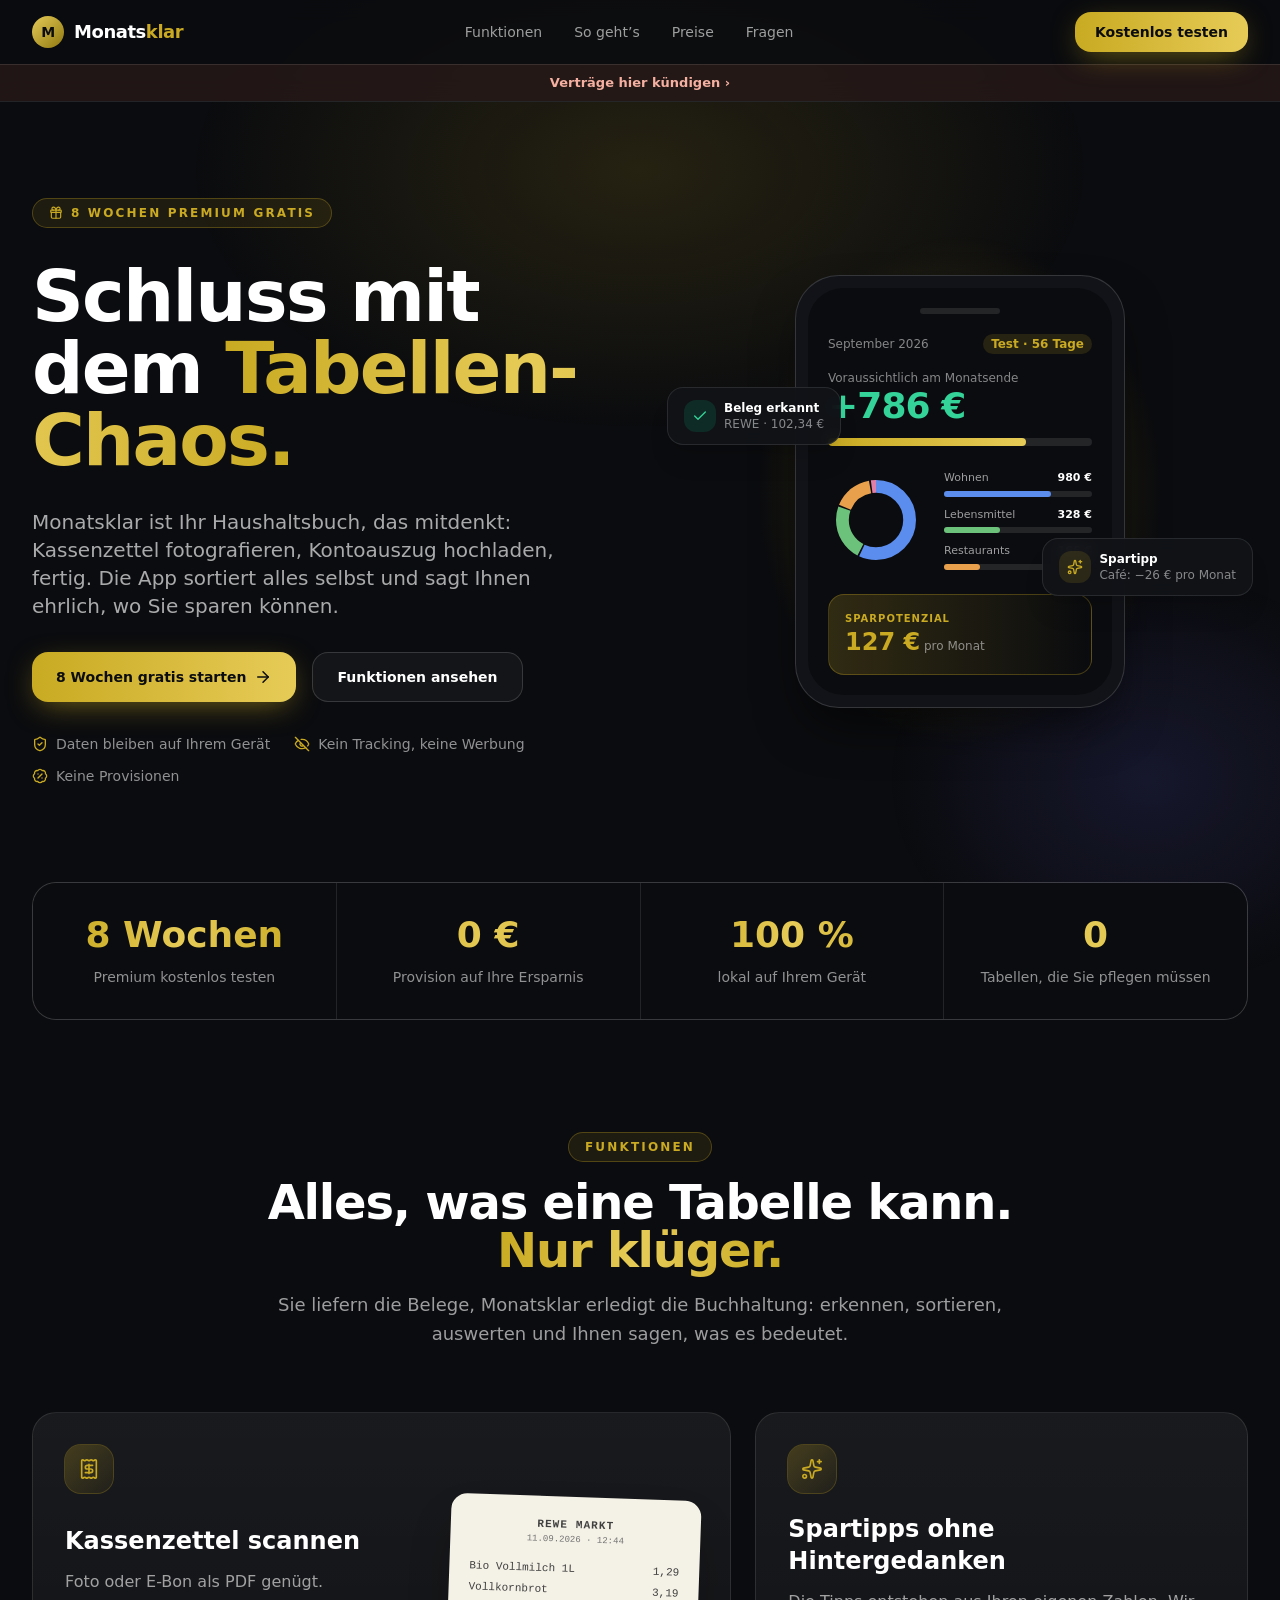
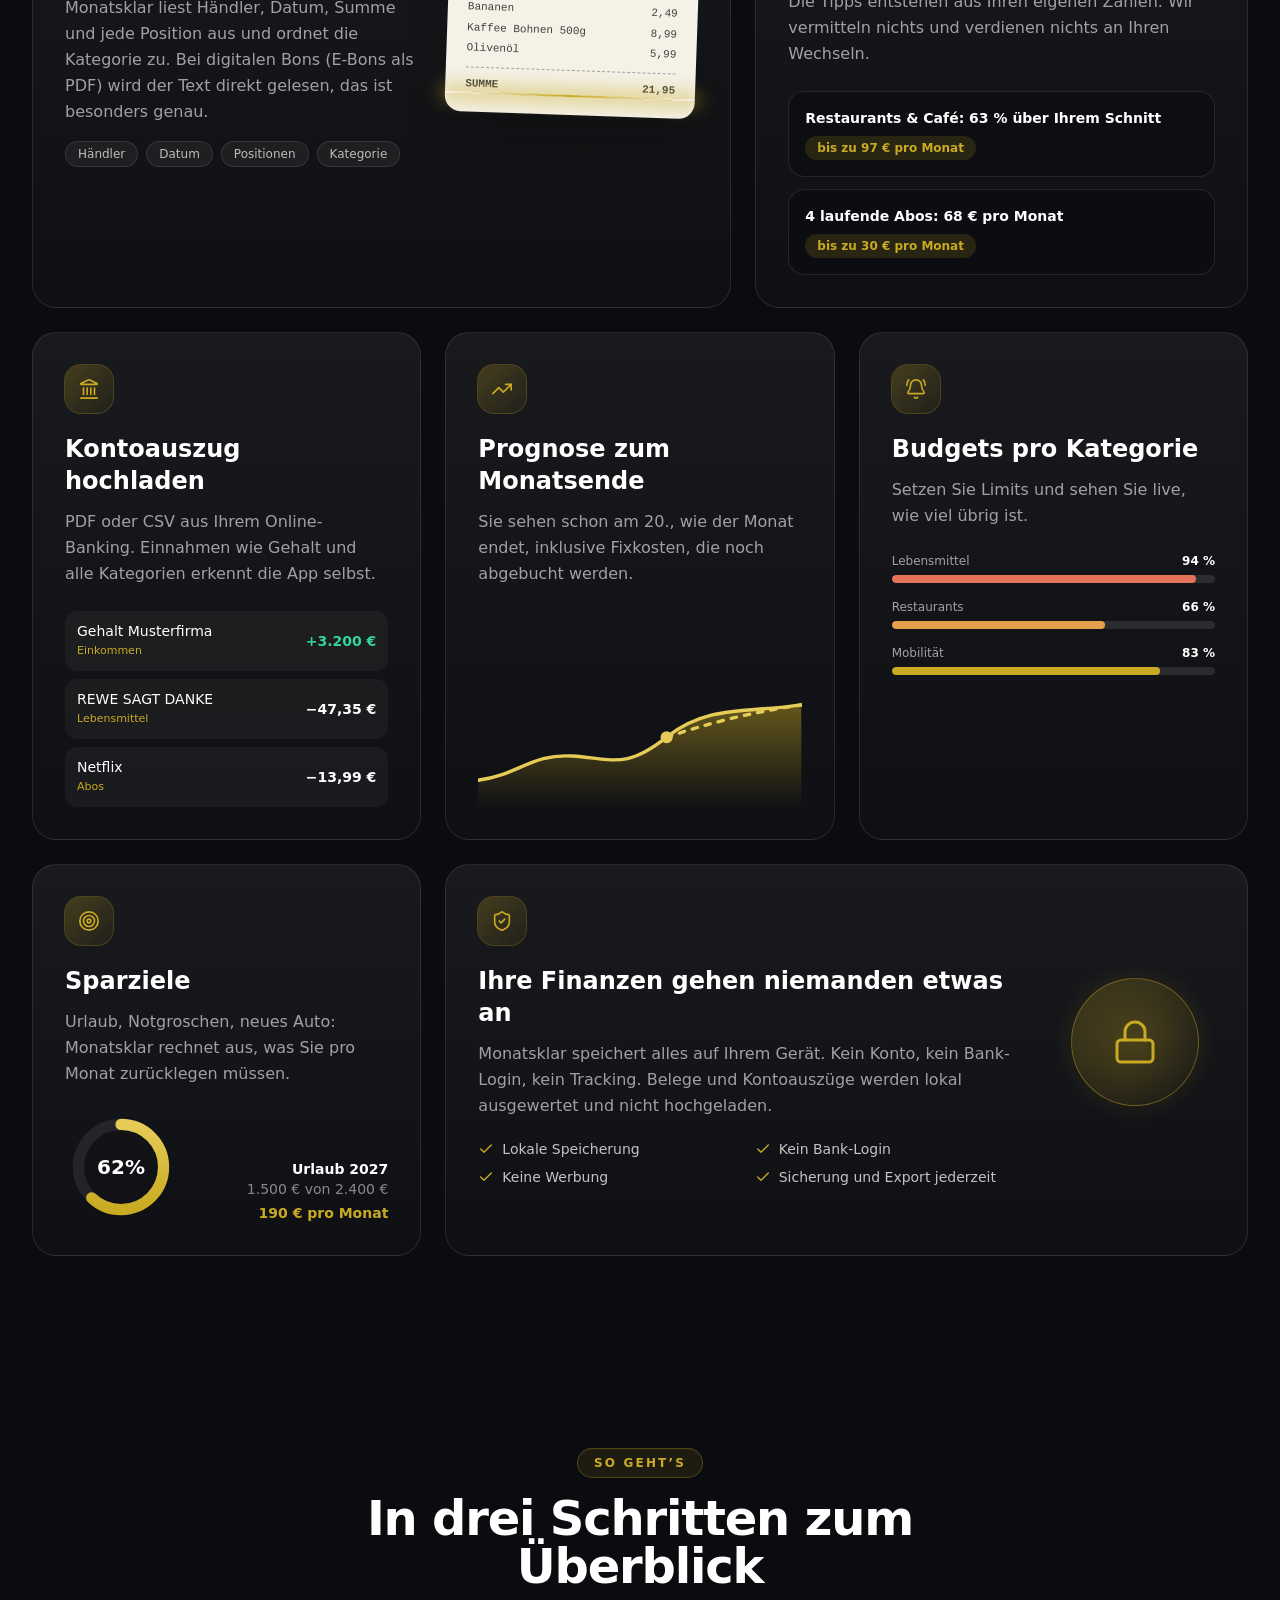
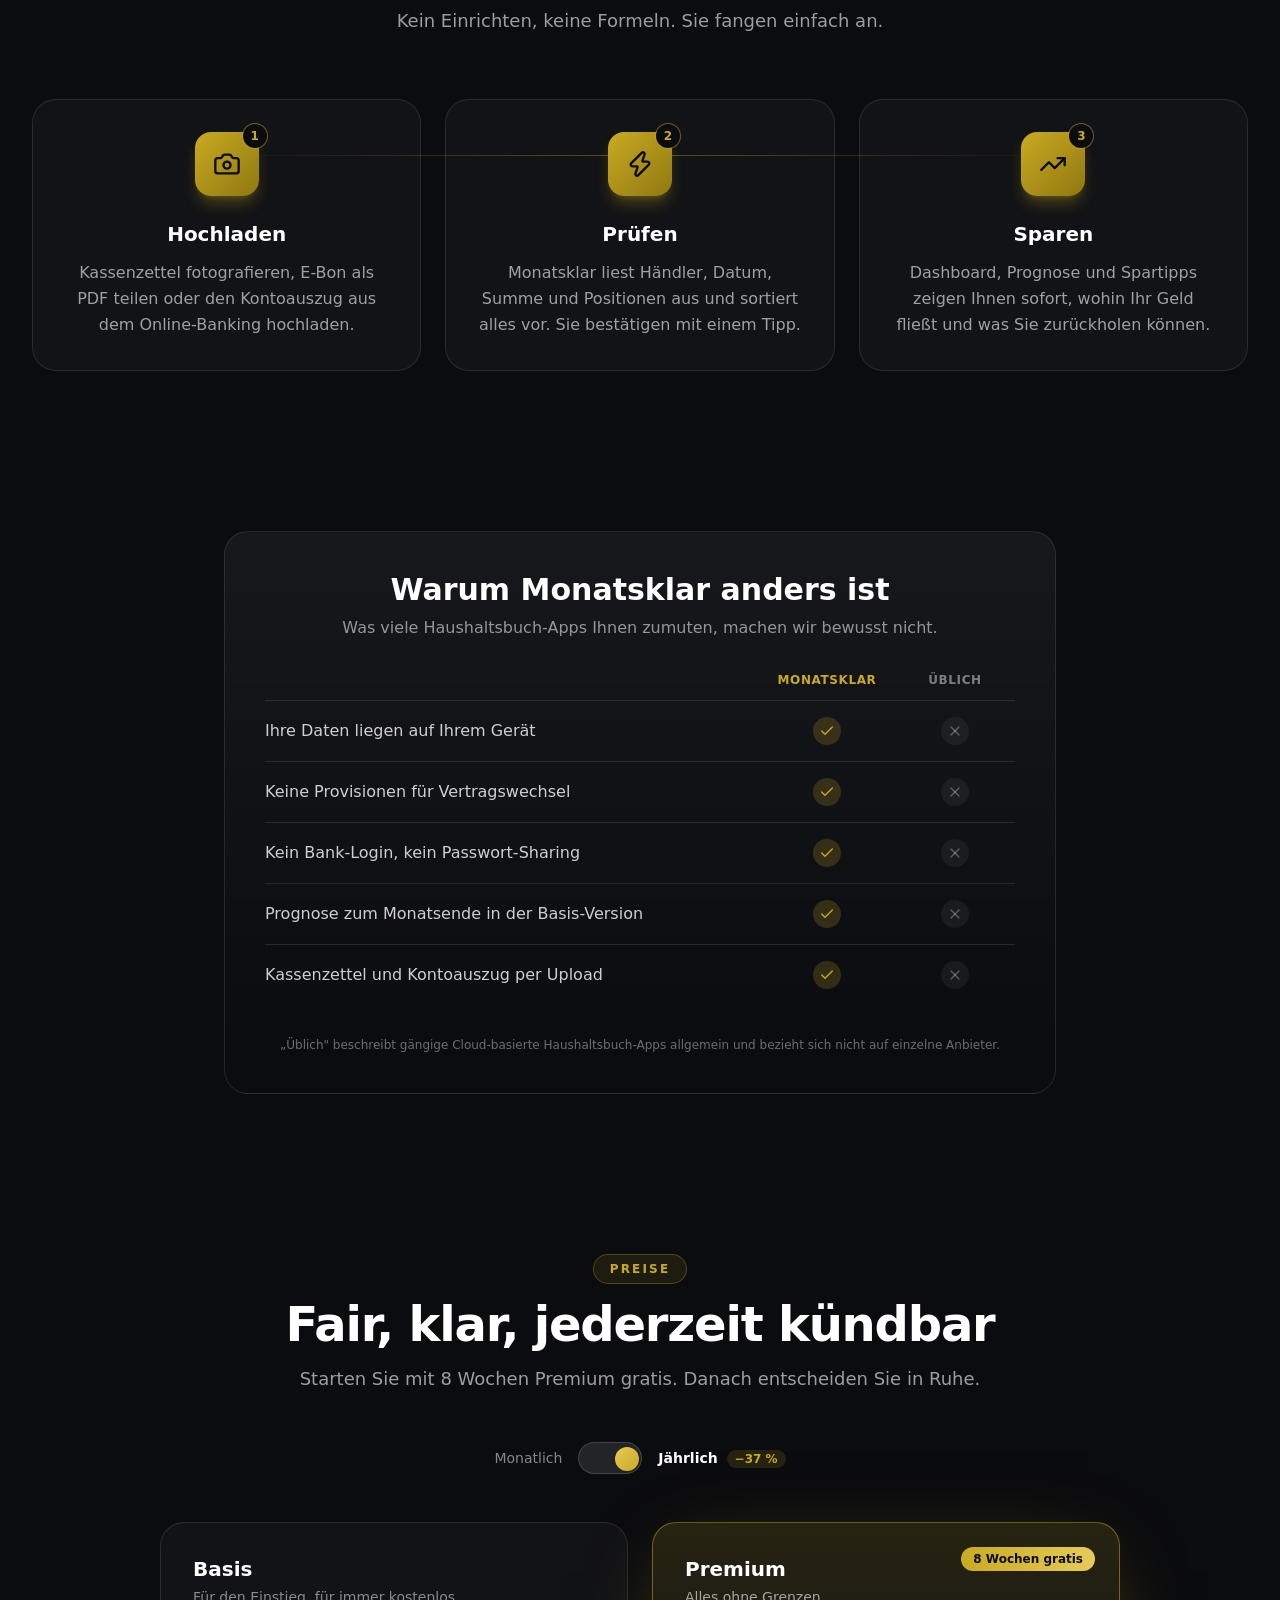
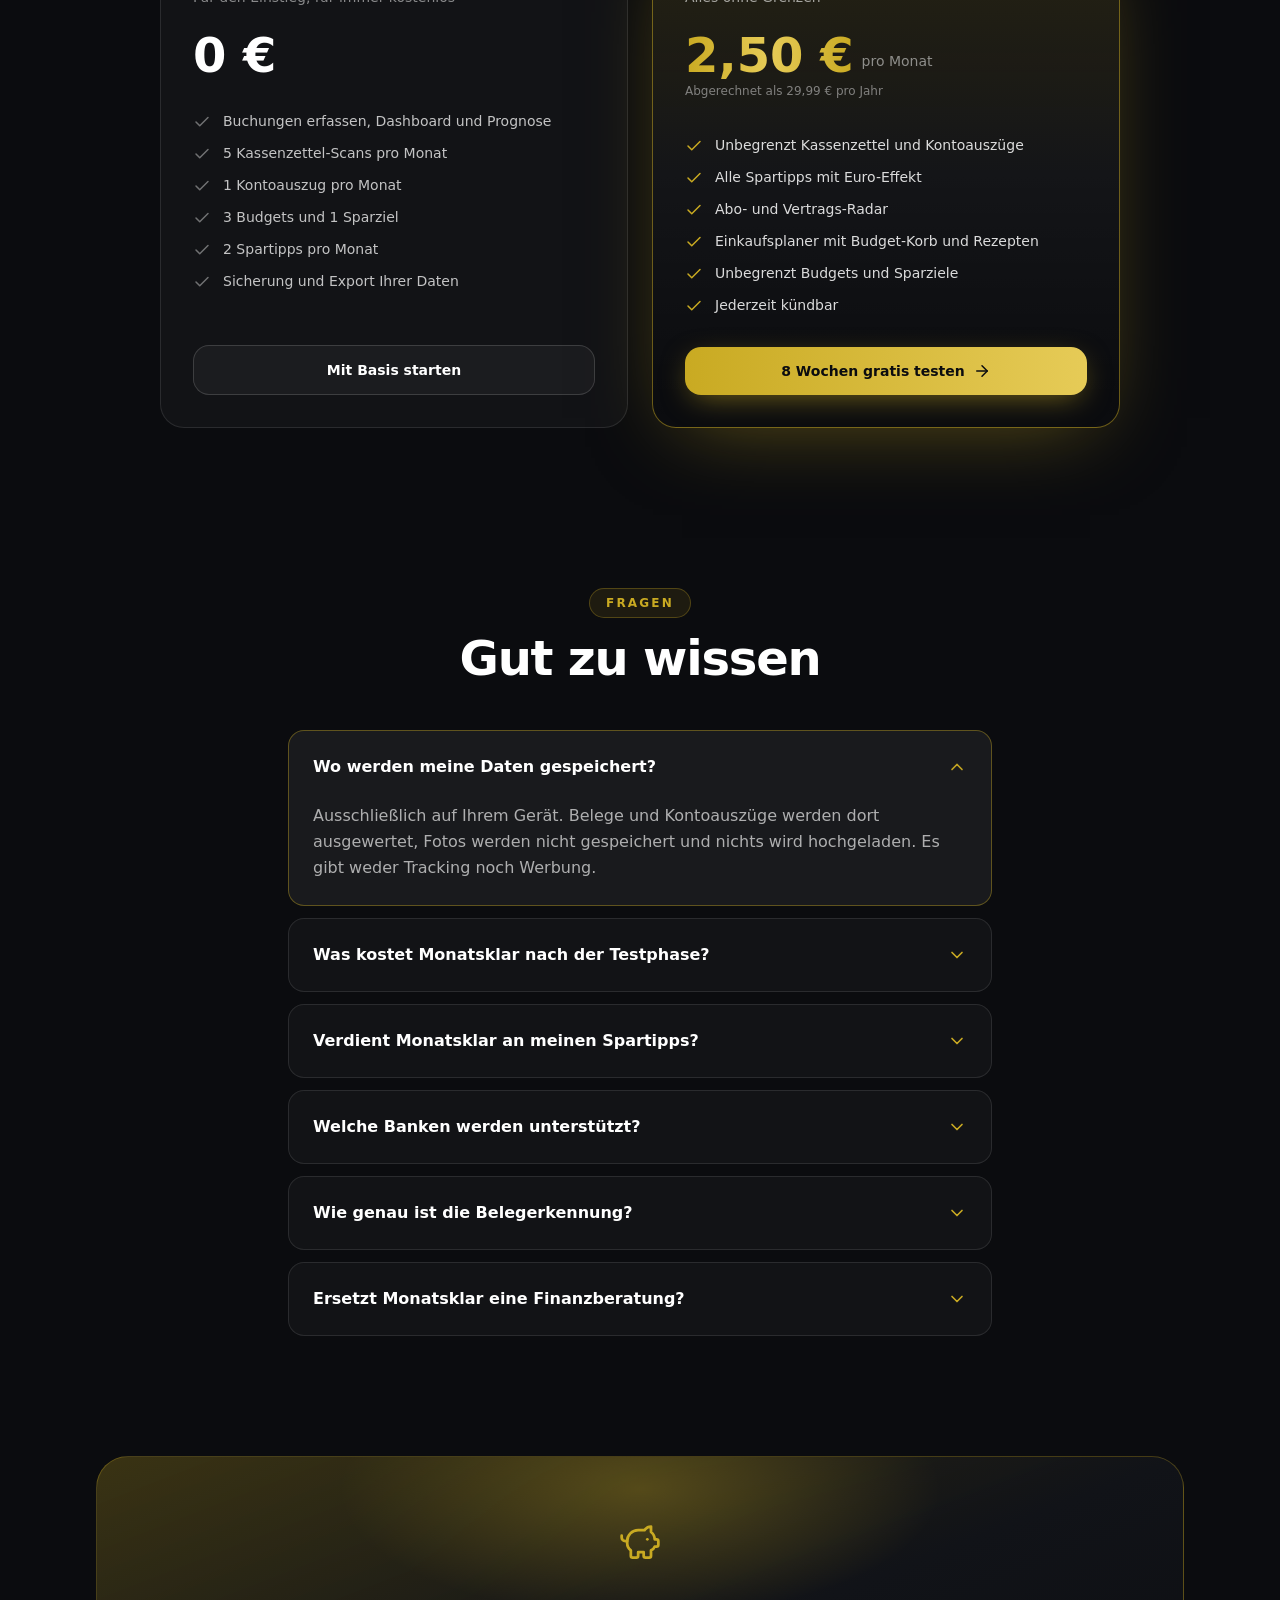
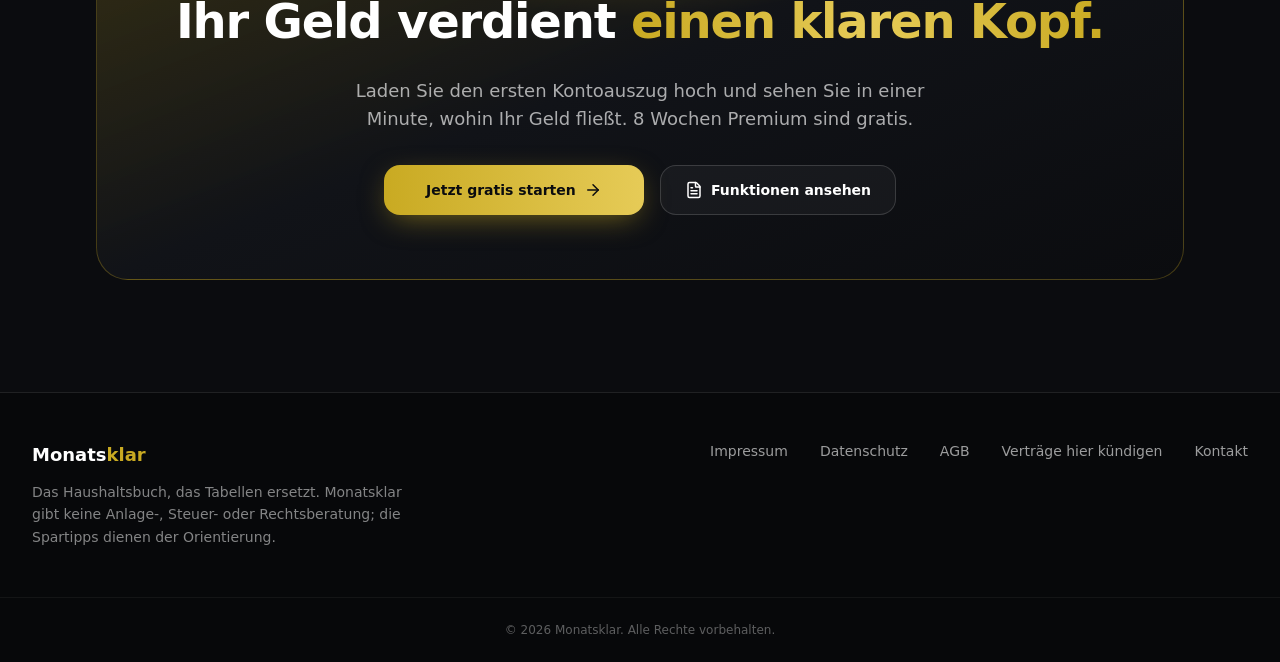
==== commit f5bccbbd: "Einkaufsplaner: 404 Produkte, 220 Rezepte, Premium, Kinder nach Alter, Ausschluesse Co-Authored-By: " ====
--- a/info/index.html
+++ b/info/index.html
@@ -8,11 +8,11 @@
     <meta name="description" content="Monatsklar: Das Haushaltsbuch, das Excel-Tabellen ersetzt. Kassenzettel scannen, Kontoauszug hochladen, ehrliche Spartipps. Ihre Daten bleiben auf Ihrem Gerät." />
     <link rel="icon" type="image/png" href="icon-192.png" />
     <title>Monatsklar – Ihr Haushaltsbuch ohne Tabellen</title>
-    <script type="module" crossorigin src="./assets/main-BUbvu3Tm.js"></script>
+    <script type="module" crossorigin src="./assets/main-BAJozPdO.js"></script>
     <link rel="modulepreload" crossorigin href="./assets/jsx-runtime-BhuF3npP.js">
     <link rel="stylesheet" crossorigin href="./assets/jsx-runtime-Djk-iyUB.css">
   </head>
   <body>
-    <div id="root"><div class="min-h-screen overflow-x-hidden bg-ink-900 font-sans text-white"><div class="pointer-events-none fixed inset-0 -z-0" aria-hidden="true"><div class="absolute left-1/2 top-[-10%] h-[520px] w-[900px] -translate-x-1/2 rounded-full" style="background-image:radial-gradient(closest-side, rgba(201,170,34, 0.14), rgba(201,170,34, 0))"></div><div class="absolute bottom-[-10%] right-[-10%] h-[420px] w-[520px] rounded-full" style="background-image:radial-gradient(closest-side, rgba(99,102,241, 0.13), rgba(99,102,241, 0))"></div></div><header class="sticky top-0 z-50 border-b border-white/10 bg-ink-900/85 backdrop-blur-md"><div class="mx-auto flex h-16 max-w-7xl items-center justify-between px-5 sm:px-8"><a href="#top" class="flex items-center gap-2.5 text-lg font-extrabold tracking-tight"><span class="flex h-8 w-8 items-center justify-center rounded-full bg-gradient-to-br from-gold-soft to-gold-deep text-sm font-black text-ink-900">M</span><span>Monats<span class="text-gold">klar</span></span></a><nav class="hidden items-center gap-8 md:flex" aria-label="Hauptnavigation"><a href="#funktionen" class="text-sm font-medium text-white/60 transition-colors hover:text-gold">Funktionen</a><a href="#ablauf" class="text-sm font-medium text-white/60 transition-colors hover:text-gold">So geht’s</a><a href="#preise" class="text-sm font-medium text-white/60 transition-colors hover:text-gold">Preise</a><a href="#faq" class="text-sm font-medium text-white/60 transition-colors hover:text-gold">Fragen</a></nav><div class="hidden md:block"><a href="https://monatsklar.de/" class="group inline-flex items-center justify-center gap-2 rounded-2xl px-6 py-3.5 text-sm font-semibold transition-all duration-300 focus:outline-none focus-visible:ring-2 focus-visible:ring-gold focus-visible:ring-offset-2 focus-visible:ring-offset-ink-900 bg-gradient-to-r from-gold to-gold-soft text-ink-900 shadow-[0_8px_30px_-8px_rgba(201,170,34,.6)] hover:-translate-y-0.5 hover:shadow-[0_14px_40px_-6px_rgba(201,170,34,.75)] hover:brightness-110 active:translate-y-0 !px-5 !py-2.5">Kostenlos testen</a></div><button class="rounded-xl p-2 text-white/80 transition hover:bg-white/10 md:hidden" aria-label="Menü öffnen" aria-expanded="false"><svg xmlns="http://www.w3.org/2000/svg" width="24" height="24" viewBox="0 0 24 24" fill="none" stroke="currentColor" stroke-width="2" stroke-linecap="round" stroke-linejoin="round" class="lucide lucide-menu" aria-hidden="true"><path d="M4 5h16"></path><path d="M4 12h16"></path><path d="M4 19h16"></path></svg></button></div><a href="https://monatsklar.de/#kuendigen" class="block border-t border-white/10 bg-[#E5735C]/10 py-2 text-center text-[13px] font-bold text-[#F5B0A1] transition-colors hover:bg-[#E5735C]/20 hover:text-white">Verträge hier kündigen ›</a></header><main id="top" class="relative z-10"><section class="mx-auto grid max-w-7xl items-center gap-16 px-5 pb-24 pt-16 sm:px-8 lg:grid-cols-2 lg:pt-24"><div class="space-y-8"><span class="inline-flex items-center gap-2 rounded-full border border-gold/30 bg-gold/10 px-4 py-1.5 text-xs font-semibold uppercase tracking-[0.18em] text-gold"><svg xmlns="http://www.w3.org/2000/svg" width="14" height="14" viewBox="0 0 24 24" fill="none" stroke="currentColor" stroke-width="2" stroke-linecap="round" stroke-linejoin="round" class="lucide lucide-gift" aria-hidden="true"><path d="M12 7v14"></path><path d="M20 11v8a2 2 0 0 1-2 2H6a2 2 0 0 1-2-2v-8"></path><path d="M7.5 7a1 1 0 0 1 0-5A4.8 8 0 0 1 12 7a4.8 8 0 0 1 4.5-5 1 1 0 0 1 0 5"></path><rect x="3" y="7" width="18" height="4" rx="1"></rect></svg> 8 Wochen Premium gratis</span><h1 class="animate-rise text-5xl font-extrabold leading-[1.05] tracking-tight sm:text-6xl xl:text-7xl">Schluss mit dem <span class="bg-gradient-to-r from-gold via-gold-soft to-gold bg-clip-text text-transparent">Tabellen-Chaos.</span></h1><p class="max-w-xl text-lg leading-relaxed text-white/65 sm:text-xl">Monatsklar ist Ihr Haushaltsbuch, das mitdenkt: Kassenzettel fotografieren, Kontoauszug hochladen, fertig. Die App sortiert alles selbst und sagt Ihnen ehrlich, wo Sie sparen können.</p><div class="flex flex-col gap-4 sm:flex-row"><a href="https://monatsklar.de/" class="group inline-flex items-center justify-center gap-2 rounded-2xl px-6 py-3.5 text-sm font-semibold transition-all duration-300 focus:outline-none focus-visible:ring-2 focus-visible:ring-gold focus-visible:ring-offset-2 focus-visible:ring-offset-ink-900 bg-gradient-to-r from-gold to-gold-soft text-ink-900 shadow-[0_8px_30px_-8px_rgba(201,170,34,.6)] hover:-translate-y-0.5 hover:shadow-[0_14px_40px_-6px_rgba(201,170,34,.75)] hover:brightness-110 active:translate-y-0 sm:min-w-[260px]">8 Wochen gratis starten <svg xmlns="http://www.w3.org/2000/svg" width="18" height="18" viewBox="0 0 24 24" fill="none" stroke="currentColor" stroke-width="2" stroke-linecap="round" stroke-linejoin="round" class="lucide lucide-arrow-right transition-transform group-hover:translate-x-1" aria-hidden="true"><path d="M5 12h14"></path><path d="m12 5 7 7-7 7"></path></svg></a><a href="#funktionen" class="group inline-flex items-center justify-center gap-2 rounded-2xl px-6 py-3.5 text-sm font-semibold transition-all duration-300 focus:outline-none focus-visible:ring-2 focus-visible:ring-gold focus-visible:ring-offset-2 focus-visible:ring-offset-ink-900 border border-white/15 bg-white/[0.04] text-white hover:-translate-y-0.5 hover:border-gold/50 hover:bg-white/[0.08] ">Funktionen ansehen</a></div><ul class="flex flex-wrap gap-x-6 gap-y-3 text-sm text-white/55"><li class="flex items-center gap-2"><svg xmlns="http://www.w3.org/2000/svg" width="16" height="16" viewBox="0 0 24 24" fill="none" stroke="currentColor" stroke-width="2" stroke-linecap="round" stroke-linejoin="round" class="lucide lucide-shield-check text-gold" aria-hidden="true"><path d="M20 13c0 5-3.5 7.5-7.66 8.95a1 1 0 0 1-.67-.01C7.5 20.5 4 18 4 13V6a1 1 0 0 1 1-1c2 0 4.5-1.2 6.24-2.72a1.17 1.17 0 0 1 1.52 0C14.51 3.81 17 5 19 5a1 1 0 0 1 1 1z"></path><path d="m9 12 2 2 4-4"></path></svg> <!-- -->Daten bleiben auf Ihrem Gerät</li><li class="flex items-center gap-2"><svg xmlns="http://www.w3.org/2000/svg" width="16" height="16" viewBox="0 0 24 24" fill="none" stroke="currentColor" stroke-width="2" stroke-linecap="round" stroke-linejoin="round" class="lucide lucide-eye-off text-gold" aria-hidden="true"><path d="M10.733 5.076a10.744 10.744 0 0 1 11.205 6.575 1 1 0 0 1 0 .696 10.747 10.747 0 0 1-1.444 2.49"></path><path d="M14.084 14.158a3 3 0 0 1-4.242-4.242"></path><path d="M17.479 17.499a10.75 10.75 0 0 1-15.417-5.151 1 1 0 0 1 0-.696 10.75 10.75 0 0 1 4.446-5.143"></path><path d="m2 2 20 20"></path></svg> <!-- -->Kein Tracking, keine Werbung</li><li class="flex items-center gap-2"><svg xmlns="http://www.w3.org/2000/svg" width="16" height="16" viewBox="0 0 24 24" fill="none" stroke="currentColor" stroke-width="2" stroke-linecap="round" stroke-linejoin="round" class="lucide lucide-badge-percent text-gold" aria-hidden="true"><path d="M3.85 8.62a4 4 0 0 1 4.78-4.77 4 4 0 0 1 6.74 0 4 4 0 0 1 4.78 4.78 4 4 0 0 1 0 6.74 4 4 0 0 1-4.77 4.78 4 4 0 0 1-6.75 0 4 4 0 0 1-4.78-4.77 4 4 0 0 1 0-6.76Z"></path><path d="m15 9-6 6"></path><path d="M9 9h.01"></path><path d="M15 15h.01"></path></svg> <!-- -->Keine Provisionen</li></ul></div><div class="relative mx-auto w-[300px] sm:w-[330px]"><div class="absolute -inset-10 rounded-full" style="background-image:radial-gradient(closest-side, rgba(201,170,34, 0.3), rgba(201,170,34, 0))"></div><div class="relative rounded-[2.75rem] border border-white/15 bg-ink-800 p-3 shadow-2xl shadow-black/60"><div class="rounded-[2.2rem] bg-ink-900 p-5"><div class="mx-auto mb-5 h-1.5 w-20 rounded-full bg-white/10"></div><div class="flex items-center justify-between text-xs text-white/50"><span>September 2026</span><span class="rounded-full bg-gold/15 px-2 py-0.5 font-semibold text-gold">Test · 56 Tage</span></div><p class="mt-4 text-xs text-white/50">Voraussichtlich am Monatsende</p><p class="text-4xl font-extrabold tracking-tight text-emerald-400">+786 €</p><div class="mt-3 h-2 overflow-hidden rounded-full bg-white/10"><div class="h-full w-3/4 origin-left animate-grow rounded-full bg-gradient-to-r from-gold to-gold-soft"></div></div><div class="mt-6 flex items-center gap-5"><svg viewBox="0 0 120 120" class="h-24 w-24 shrink-0 -rotate-90" aria-hidden="true"><circle cx="60" cy="60" r="42" fill="none" stroke="#5B8DEF" stroke-width="16" stroke-dasharray="150 264" stroke-dashoffset="0"></circle><circle cx="60" cy="60" r="42" fill="none" stroke="#6CC17B" stroke-width="16" stroke-dasharray="60 264" stroke-dashoffset="-152"></circle><circle cx="60" cy="60" r="42" fill="none" stroke="#E8A04C" stroke-width="16" stroke-dasharray="42 264" stroke-dashoffset="-214"></circle><circle cx="60" cy="60" r="42" fill="none" stroke="#E07FA8" stroke-width="16" stroke-dasharray="30 264" stroke-dashoffset="-258"></circle></svg><div class="w-full space-y-2.5"><div><div class="flex justify-between text-[11px]"><span class="text-white/60">Wohnen</span><span class="font-semibold">980 €</span></div><div class="mt-1 h-1.5 rounded-full bg-white/10"><div class="h-full rounded-full" style="width:72%;background:#5B8DEF"></div></div></div><div><div class="flex justify-between text-[11px]"><span class="text-white/60">Lebensmittel</span><span class="font-semibold">328 €</span></div><div class="mt-1 h-1.5 rounded-full bg-white/10"><div class="h-full rounded-full" style="width:38%;background:#6CC17B"></div></div></div><div><div class="flex justify-between text-[11px]"><span class="text-white/60">Restaurants</span><span class="font-semibold">166 €</span></div><div class="mt-1 h-1.5 rounded-full bg-white/10"><div class="h-full rounded-full" style="width:24%;background:#E8A04C"></div></div></div></div></div><div class="mt-6 rounded-2xl border border-gold/30 bg-gradient-to-r from-gold/20 to-transparent p-4"><p class="text-[10px] font-bold uppercase tracking-widest text-gold">Sparpotenzial</p><p class="text-2xl font-extrabold text-gold">127 €<span class="text-xs font-medium text-white/50"> pro Monat</span></p></div></div></div><div class="absolute -left-32 top-28 hidden animate-float items-center gap-2 rounded-2xl border border-white/10 bg-ink-800/90 px-4 py-3 text-xs shadow-xl backdrop-blur xl:flex"><span class="flex h-8 w-8 items-center justify-center rounded-xl bg-emerald-500/15 text-emerald-400"><svg xmlns="http://www.w3.org/2000/svg" width="16" height="16" viewBox="0 0 24 24" fill="none" stroke="currentColor" stroke-width="2" stroke-linecap="round" stroke-linejoin="round" class="lucide lucide-check" aria-hidden="true"><path d="M20 6 9 17l-5-5"></path></svg></span><span><b class="block">Beleg erkannt</b><span class="text-white/50">REWE · 102,34 €</span></span></div><div class="absolute -right-32 bottom-28 hidden animate-float-slow items-center gap-2 rounded-2xl border border-white/10 bg-ink-800/90 px-4 py-3 text-xs shadow-xl backdrop-blur xl:flex"><span class="flex h-8 w-8 items-center justify-center rounded-xl bg-gold/15 text-gold"><svg xmlns="http://www.w3.org/2000/svg" width="16" height="16" viewBox="0 0 24 24" fill="none" stroke="currentColor" stroke-width="2" stroke-linecap="round" stroke-linejoin="round" class="lucide lucide-sparkles lucide-stars" aria-hidden="true"><path d="M11.017 2.814a1 1 0 0 1 1.966 0l1.051 5.558a2 2 0 0 0 1.594 1.594l5.558 1.051a1 1 0 0 1 0 1.966l-5.558 1.051a2 2 0 0 0-1.594 1.594l-1.051 5.558a1 1 0 0 1-1.966 0l-1.051-5.558a2 2 0 0 0-1.594-1.594l-5.558-1.051a1 1 0 0 1 0-1.966l5.558-1.051a2 2 0 0 0 1.594-1.594z"></path><path d="M20 2v4"></path><path d="M22 4h-4"></path><circle cx="4" cy="20" r="2"></circle></svg></span><span><b class="block">Spartipp</b><span class="text-white/50">Café: −26 € pro Monat</span></span></div></div></section><section class="mx-auto max-w-7xl px-5 sm:px-8"><div class="grid grid-cols-2 gap-px overflow-hidden rounded-3xl border border-white/10 bg-white/10 lg:grid-cols-4"><div class="bg-ink-900 p-4 text-center transition-colors duration-300 hover:bg-ink-800 sm:p-8"><p class="pb-1 text-2xl font-extrabold min-[420px]:text-3xl sm:text-4xl bg-gradient-to-r from-gold via-gold-soft to-gold bg-clip-text text-transparent">8 Wochen</p><p class="mt-2 text-sm text-white/55">Premium kostenlos testen</p></div><div class="bg-ink-900 p-4 text-center transition-colors duration-300 hover:bg-ink-800 sm:p-8"><p class="pb-1 text-2xl font-extrabold min-[420px]:text-3xl sm:text-4xl bg-gradient-to-r from-gold via-gold-soft to-gold bg-clip-text text-transparent">0 €</p><p class="mt-2 text-sm text-white/55">Provision auf Ihre Ersparnis</p></div><div class="bg-ink-900 p-4 text-center transition-colors duration-300 hover:bg-ink-800 sm:p-8"><p class="pb-1 text-2xl font-extrabold min-[420px]:text-3xl sm:text-4xl bg-gradient-to-r from-gold via-gold-soft to-gold bg-clip-text text-transparent">100 %</p><p class="mt-2 text-sm text-white/55">lokal auf Ihrem Gerät</p></div><div class="bg-ink-900 p-4 text-center transition-colors duration-300 hover:bg-ink-800 sm:p-8"><p class="pb-1 text-2xl font-extrabold min-[420px]:text-3xl sm:text-4xl bg-gradient-to-r from-gold via-gold-soft to-gold bg-clip-text text-transparent">0</p><p class="mt-2 text-sm text-white/55">Tabellen, die Sie pflegen müssen</p></div></div></section><section id="funktionen" class="mx-auto max-w-7xl scroll-mt-20 space-y-16 px-5 py-28 sm:px-8"><div class="mx-auto max-w-3xl space-y-4 text-center"><span class="inline-flex items-center gap-2 rounded-full border border-gold/30 bg-gold/10 px-4 py-1.5 text-xs font-semibold uppercase tracking-[0.18em] text-gold">Funktionen</span><h2 class="text-3xl font-bold tracking-tight sm:text-5xl">Alles, was eine Tabelle kann. <span class="bg-gradient-to-r from-gold via-gold-soft to-gold bg-clip-text text-transparent">Nur klüger.</span></h2><p class="text-lg leading-relaxed text-white/60">Sie liefern die Belege, Monatsklar erledigt die Buchhaltung: erkennen, sortieren, auswerten und Ihnen sagen, was es bedeutet.</p></div><div class="grid gap-6 lg:grid-cols-12"><div class="group relative overflow-hidden rounded-3xl border border-white/10 bg-gradient-to-b from-white/[0.06] to-white/[0.02] p-8 transition-all duration-500 hover:-translate-y-1 hover:border-gold/40 hover:shadow-[0_20px_60px_-20px_rgba(201,170,34,.35)] lg:col-span-7"><div class="pointer-events-none absolute -right-24 -top-24 h-64 w-64 rounded-full opacity-0 transition-opacity duration-500 group-hover:opacity-100" style="background-image:radial-gradient(closest-side, rgba(201,170,34, 0.18), rgba(201,170,34, 0))"></div><div class="relative flex h-full flex-col"><div class="flex flex-col gap-8 sm:flex-row sm:items-center"><div class="space-y-3"><span class="mb-5 inline-flex h-12 w-12 items-center justify-center rounded-2xl bg-gradient-to-br from-gold/25 to-gold/5 text-gold ring-1 ring-gold/30 transition-transform duration-300 group-hover:scale-110 group-hover:rotate-3"><svg xmlns="http://www.w3.org/2000/svg" width="22" height="22" viewBox="0 0 24 24" fill="none" stroke="currentColor" stroke-width="1.8" stroke-linecap="round" stroke-linejoin="round" class="lucide lucide-receipt" aria-hidden="true"><path d="M12 17V7"></path><path d="M16 8h-6a2 2 0 0 0 0 4h4a2 2 0 0 1 0 4H8"></path><path d="M4 3a1 1 0 0 1 1-1 1.3 1.3 0 0 1 .7.2l.933.6a1.3 1.3 0 0 0 1.4 0l.934-.6a1.3 1.3 0 0 1 1.4 0l.933.6a1.3 1.3 0 0 0 1.4 0l.933-.6a1.3 1.3 0 0 1 1.4 0l.934.6a1.3 1.3 0 0 0 1.4 0l.933-.6A1.3 1.3 0 0 1 19 2a1 1 0 0 1 1 1v18a1 1 0 0 1-1 1 1.3 1.3 0 0 1-.7-.2l-.933-.6a1.3 1.3 0 0 0-1.4 0l-.934.6a1.3 1.3 0 0 1-1.4 0l-.933-.6a1.3 1.3 0 0 0-1.4 0l-.933.6a1.3 1.3 0 0 1-1.4 0l-.934-.6a1.3 1.3 0 0 0-1.4 0l-.933.6a1.3 1.3 0 0 1-.7.2 1 1 0 0 1-1-1z"></path></svg></span><h3 class="text-2xl font-bold">Kassenzettel scannen</h3><p class="leading-relaxed text-white/60">Foto oder E-Bon als PDF genügt. Monatsklar liest Händler, Datum, Summe und jede Position aus und ordnet die Kategorie zu. Bei digitalen Bons (E-Bons als PDF) wird der Text direkt gelesen, das ist besonders genau.</p><div class="flex flex-wrap gap-2 pt-1"><span class="rounded-full border border-white/10 bg-white/5 px-3 py-1 text-xs text-white/70">Händler</span><span class="rounded-full border border-white/10 bg-white/5 px-3 py-1 text-xs text-white/70">Datum</span><span class="rounded-full border border-white/10 bg-white/5 px-3 py-1 text-xs text-white/70">Positionen</span><span class="rounded-full border border-white/10 bg-white/5 px-3 py-1 text-xs text-white/70">Kategorie</span></div></div><div class="relative w-full max-w-[250px] shrink-0 rotate-2 rounded-2xl bg-[#f4f1e6] p-5 font-mono text-[11px] text-neutral-700 shadow-2xl transition-transform duration-500 group-hover:rotate-0"><p class="text-center font-bold tracking-widest">REWE MARKT</p><p class="mb-3 text-center text-[9px] text-neutral-500">11.09.2026 · 12:44</p><div class="flex justify-between py-0.5"><span>Bio Vollmilch 1L</span><span>1,29</span></div><div class="flex justify-between py-0.5"><span>Vollkornbrot</span><span>3,19</span></div><div class="flex justify-between py-0.5"><span>Bananen</span><span>2,49</span></div><div class="flex justify-between py-0.5"><span>Kaffee Bohnen 500g</span><span>8,99</span></div><div class="flex justify-between py-0.5"><span>Olivenöl</span><span>5,99</span></div><div class="mt-2 flex justify-between border-t border-dashed border-neutral-400 pt-2 font-bold"><span>SUMME</span><span>21,95</span></div><div class="pointer-events-none absolute inset-x-0 h-0.5 animate-scan bg-gradient-to-r from-transparent via-gold to-transparent shadow-[0_0_18px_4px_rgba(201,170,34,.7)]"></div></div></div></div></div><div class="group relative overflow-hidden rounded-3xl border border-white/10 bg-gradient-to-b from-white/[0.06] to-white/[0.02] p-8 transition-all duration-500 hover:-translate-y-1 hover:border-gold/40 hover:shadow-[0_20px_60px_-20px_rgba(201,170,34,.35)] lg:col-span-5"><div class="pointer-events-none absolute -right-24 -top-24 h-64 w-64 rounded-full opacity-0 transition-opacity duration-500 group-hover:opacity-100" style="background-image:radial-gradient(closest-side, rgba(201,170,34, 0.18), rgba(201,170,34, 0))"></div><div class="relative flex h-full flex-col"><span class="mb-5 inline-flex h-12 w-12 items-center justify-center rounded-2xl bg-gradient-to-br from-gold/25 to-gold/5 text-gold ring-1 ring-gold/30 transition-transform duration-300 group-hover:scale-110 group-hover:rotate-3"><svg xmlns="http://www.w3.org/2000/svg" width="22" height="22" viewBox="0 0 24 24" fill="none" stroke="currentColor" stroke-width="1.8" stroke-linecap="round" stroke-linejoin="round" class="lucide lucide-sparkles lucide-stars" aria-hidden="true"><path d="M11.017 2.814a1 1 0 0 1 1.966 0l1.051 5.558a2 2 0 0 0 1.594 1.594l5.558 1.051a1 1 0 0 1 0 1.966l-5.558 1.051a2 2 0 0 0-1.594 1.594l-1.051 5.558a1 1 0 0 1-1.966 0l-1.051-5.558a2 2 0 0 0-1.594-1.594l-5.558-1.051a1 1 0 0 1 0-1.966l5.558-1.051a2 2 0 0 0 1.594-1.594z"></path><path d="M20 2v4"></path><path d="M22 4h-4"></path><circle cx="4" cy="20" r="2"></circle></svg></span><h3 class="text-2xl font-bold">Spartipps ohne Hintergedanken</h3><p class="mt-3 leading-relaxed text-white/60">Die Tipps entstehen aus Ihren eigenen Zahlen. Wir vermitteln nichts und verdienen nichts an Ihren Wechseln.</p><div class="mt-6 space-y-3"><div class="rounded-2xl border border-white/10 bg-ink-900/60 p-4 transition-colors duration-300 group-hover:border-gold/25"><p class="text-sm font-semibold">Restaurants &amp; Café: 63 % über Ihrem Schnitt</p><span class="mt-2 inline-block rounded-full bg-gold/15 px-3 py-1 text-xs font-bold text-gold">bis zu 97 € pro Monat</span></div><div class="rounded-2xl border border-white/10 bg-ink-900/60 p-4 transition-colors duration-300 group-hover:border-gold/25"><p class="text-sm font-semibold">4 laufende Abos: 68 € pro Monat</p><span class="mt-2 inline-block rounded-full bg-gold/15 px-3 py-1 text-xs font-bold text-gold">bis zu 30 € pro Monat</span></div></div></div></div><div class="group relative overflow-hidden rounded-3xl border border-white/10 bg-gradient-to-b from-white/[0.06] to-white/[0.02] p-8 transition-all duration-500 hover:-translate-y-1 hover:border-gold/40 hover:shadow-[0_20px_60px_-20px_rgba(201,170,34,.35)] lg:col-span-4"><div class="pointer-events-none absolute -right-24 -top-24 h-64 w-64 rounded-full opacity-0 transition-opacity duration-500 group-hover:opacity-100" style="background-image:radial-gradient(closest-side, rgba(201,170,34, 0.18), rgba(201,170,34, 0))"></div><div class="relative flex h-full flex-col"><span class="mb-5 inline-flex h-12 w-12 items-center justify-center rounded-2xl bg-gradient-to-br from-gold/25 to-gold/5 text-gold ring-1 ring-gold/30 transition-transform duration-300 group-hover:scale-110 group-hover:rotate-3"><svg xmlns="http://www.w3.org/2000/svg" width="22" height="22" viewBox="0 0 24 24" fill="none" stroke="currentColor" stroke-width="1.8" stroke-linecap="round" stroke-linejoin="round" class="lucide lucide-landmark" aria-hidden="true"><path d="M10 18v-7"></path><path d="M11.119 2.205a2 2 0 0 1 1.762 0l7.84 3.846A.5.5 0 0 1 20.5 7h-17a.5.5 0 0 1-.22-.949z"></path><path d="M14 18v-7"></path><path d="M18 18v-7"></path><path d="M3 22h18"></path><path d="M6 18v-7"></path></svg></span><h3 class="text-2xl font-bold">Kontoauszug hochladen</h3><p class="mt-3 leading-relaxed text-white/60">PDF oder CSV aus Ihrem Online-Banking. Einnahmen wie Gehalt und alle Kategorien erkennt die App selbst.</p><div class="mt-6 space-y-2 text-sm"><div class="flex items-center justify-between gap-3 rounded-xl bg-white/[0.04] px-3 py-2.5"><div class="min-w-0"><p class="truncate font-medium">Gehalt Musterfirma</p><p class="text-[11px] text-gold">Einkommen</p></div><span class="shrink-0 font-semibold text-emerald-400">+3.200 €</span></div><div class="flex items-center justify-between gap-3 rounded-xl bg-white/[0.04] px-3 py-2.5"><div class="min-w-0"><p class="truncate font-medium">REWE SAGT DANKE</p><p class="text-[11px] text-gold">Lebensmittel</p></div><span class="shrink-0 font-semibold text-white">−47,35 €</span></div><div class="flex items-center justify-between gap-3 rounded-xl bg-white/[0.04] px-3 py-2.5"><div class="min-w-0"><p class="truncate font-medium">Netflix</p><p class="text-[11px] text-gold">Abos</p></div><span class="shrink-0 font-semibold text-white">−13,99 €</span></div></div></div></div><div class="group relative overflow-hidden rounded-3xl border border-white/10 bg-gradient-to-b from-white/[0.06] to-white/[0.02] p-8 transition-all duration-500 hover:-translate-y-1 hover:border-gold/40 hover:shadow-[0_20px_60px_-20px_rgba(201,170,34,.35)] lg:col-span-4"><div class="pointer-events-none absolute -right-24 -top-24 h-64 w-64 rounded-full opacity-0 transition-opacity duration-500 group-hover:opacity-100" style="background-image:radial-gradient(closest-side, rgba(201,170,34, 0.18), rgba(201,170,34, 0))"></div><div class="relative flex h-full flex-col"><span class="mb-5 inline-flex h-12 w-12 items-center justify-center rounded-2xl bg-gradient-to-br from-gold/25 to-gold/5 text-gold ring-1 ring-gold/30 transition-transform duration-300 group-hover:scale-110 group-hover:rotate-3"><svg xmlns="http://www.w3.org/2000/svg" width="22" height="22" viewBox="0 0 24 24" fill="none" stroke="currentColor" stroke-width="1.8" stroke-linecap="round" stroke-linejoin="round" class="lucide lucide-trending-up" aria-hidden="true"><path d="M16 7h6v6"></path><path d="m22 7-8.5 8.5-5-5L2 17"></path></svg></span><h3 class="text-2xl font-bold">Prognose zum Monatsende</h3><p class="mt-3 leading-relaxed text-white/60">Sie sehen schon am 20., wie der Monat endet, inklusive Fixkosten, die noch abgebucht werden.</p><svg viewBox="0 0 240 90" class="mt-auto w-full" aria-hidden="true"><defs><linearGradient id="fc" x1="0" y1="0" x2="0" y2="1"><stop offset="0%" stop-color="#C9AA22" stop-opacity=".45"></stop><stop offset="100%" stop-color="#C9AA22" stop-opacity="0"></stop></linearGradient></defs><path d="M0 70 C30 66 40 50 70 52 S110 62 140 38 S200 20 240 14 L240 90 L0 90Z" fill="url(#fc)"></path><path d="M0 70 C30 66 40 50 70 52 S110 62 140 38 S200 20 240 14" fill="none" stroke="#E6CB57" stroke-width="2.5" stroke-linecap="round"></path><circle cx="140" cy="38" r="4.5" fill="#E6CB57"></circle><path d="M140 38 C170 28 200 20 240 14" fill="none" stroke="#E6CB57" stroke-width="2.5" stroke-dasharray="4 6" stroke-linecap="round"></path></svg></div></div><div class="group relative overflow-hidden rounded-3xl border border-white/10 bg-gradient-to-b from-white/[0.06] to-white/[0.02] p-8 transition-all duration-500 hover:-translate-y-1 hover:border-gold/40 hover:shadow-[0_20px_60px_-20px_rgba(201,170,34,.35)] lg:col-span-4"><div class="pointer-events-none absolute -right-24 -top-24 h-64 w-64 rounded-full opacity-0 transition-opacity duration-500 group-hover:opacity-100" style="background-image:radial-gradient(closest-side, rgba(201,170,34, 0.18), rgba(201,170,34, 0))"></div><div class="relative flex h-full flex-col"><span class="mb-5 inline-flex h-12 w-12 items-center justify-center rounded-2xl bg-gradient-to-br from-gold/25 to-gold/5 text-gold ring-1 ring-gold/30 transition-transform duration-300 group-hover:scale-110 group-hover:rotate-3"><svg xmlns="http://www.w3.org/2000/svg" width="22" height="22" viewBox="0 0 24 24" fill="none" stroke="currentColor" stroke-width="1.8" stroke-linecap="round" stroke-linejoin="round" class="lucide lucide-bell-ring" aria-hidden="true"><path d="M10.268 21a2 2 0 0 0 3.464 0"></path><path d="M22 8c0-2.3-.8-4.3-2-6"></path><path d="M3.262 15.326A1 1 0 0 0 4 17h16a1 1 0 0 0 .74-1.673C19.41 13.956 18 12.499 18 8A6 6 0 0 0 6 8c0 4.499-1.411 5.956-2.738 7.326"></path><path d="M4 2C2.8 3.7 2 5.7 2 8"></path></svg></span><h3 class="text-2xl font-bold">Budgets pro Kategorie</h3><p class="mt-3 leading-relaxed text-white/60">Setzen Sie Limits und sehen Sie live, wie viel übrig ist.</p><div class="mt-6 space-y-4"><div><div class="flex justify-between text-xs"><span class="text-white/60">Lebensmittel</span><span class="font-semibold">94<!-- --> %</span></div><div class="mt-1.5 h-2 overflow-hidden rounded-full bg-white/10"><div class="h-full rounded-full transition-all duration-700 group-hover:brightness-125" style="width:94%;background:#E5735C"></div></div></div><div><div class="flex justify-between text-xs"><span class="text-white/60">Restaurants</span><span class="font-semibold">66<!-- --> %</span></div><div class="mt-1.5 h-2 overflow-hidden rounded-full bg-white/10"><div class="h-full rounded-full transition-all duration-700 group-hover:brightness-125" style="width:66%;background:#E8A04C"></div></div></div><div><div class="flex justify-between text-xs"><span class="text-white/60">Mobilität</span><span class="font-semibold">83<!-- --> %</span></div><div class="mt-1.5 h-2 overflow-hidden rounded-full bg-white/10"><div class="h-full rounded-full transition-all duration-700 group-hover:brightness-125" style="width:83%;background:#C9AA22"></div></div></div></div></div></div><div class="group relative overflow-hidden rounded-3xl border border-white/10 bg-gradient-to-b from-white/[0.06] to-white/[0.02] p-8 transition-all duration-500 hover:-translate-y-1 hover:border-gold/40 hover:shadow-[0_20px_60px_-20px_rgba(201,170,34,.35)] lg:col-span-4"><div class="pointer-events-none absolute -right-24 -top-24 h-64 w-64 rounded-full opacity-0 transition-opacity duration-500 group-hover:opacity-100" style="background-image:radial-gradient(closest-side, rgba(201,170,34, 0.18), rgba(201,170,34, 0))"></div><div class="relative flex h-full flex-col"><span class="mb-5 inline-flex h-12 w-12 items-center justify-center rounded-2xl bg-gradient-to-br from-gold/25 to-gold/5 text-gold ring-1 ring-gold/30 transition-transform duration-300 group-hover:scale-110 group-hover:rotate-3"><svg xmlns="http://www.w3.org/2000/svg" width="22" height="22" viewBox="0 0 24 24" fill="none" stroke="currentColor" stroke-width="1.8" stroke-linecap="round" stroke-linejoin="round" class="lucide lucide-target" aria-hidden="true"><circle cx="12" cy="12" r="10"></circle><circle cx="12" cy="12" r="6"></circle><circle cx="12" cy="12" r="2"></circle></svg></span><h3 class="text-2xl font-bold">Sparziele</h3><p class="mt-3 leading-relaxed text-white/60">Urlaub, Notgroschen, neues Auto: Monatsklar rechnet aus, was Sie pro Monat zurücklegen müssen.</p><div class="mt-6 flex items-end justify-between gap-4"><div class="relative mt-auto h-28 w-28"><svg viewBox="0 0 100 100" class="-rotate-90" aria-hidden="true"><circle cx="50" cy="50" r="38" fill="none" stroke="rgba(255,255,255,.08)" stroke-width="10"></circle><circle cx="50" cy="50" r="38" fill="none" stroke="url(#ring)" stroke-width="10" stroke-linecap="round" stroke-dasharray="238.76104167282426" stroke-dashoffset="90.72919583567322" class="transition-all duration-700 group-hover:[stroke-dashoffset:60]"></circle><defs><linearGradient id="ring"><stop offset="0%" stop-color="#C9AA22"></stop><stop offset="100%" stop-color="#E6CB57"></stop></linearGradient></defs></svg><span class="absolute inset-0 flex items-center justify-center text-xl font-extrabold">62<!-- -->%</span></div><div class="text-right text-sm"><p class="font-semibold">Urlaub 2027</p><p class="text-white/50">1.500 € von 2.400 €</p><p class="mt-1 font-bold text-gold">190 € pro Monat</p></div></div></div></div><div class="group relative overflow-hidden rounded-3xl border border-white/10 bg-gradient-to-b from-white/[0.06] to-white/[0.02] p-8 transition-all duration-500 hover:-translate-y-1 hover:border-gold/40 hover:shadow-[0_20px_60px_-20px_rgba(201,170,34,.35)] lg:col-span-8"><div class="pointer-events-none absolute -right-24 -top-24 h-64 w-64 rounded-full opacity-0 transition-opacity duration-500 group-hover:opacity-100" style="background-image:radial-gradient(closest-side, rgba(201,170,34, 0.18), rgba(201,170,34, 0))"></div><div class="relative flex h-full flex-col"><div class="grid gap-8 sm:grid-cols-[1fr_auto] sm:items-center"><div><span class="mb-5 inline-flex h-12 w-12 items-center justify-center rounded-2xl bg-gradient-to-br from-gold/25 to-gold/5 text-gold ring-1 ring-gold/30 transition-transform duration-300 group-hover:scale-110 group-hover:rotate-3"><svg xmlns="http://www.w3.org/2000/svg" width="22" height="22" viewBox="0 0 24 24" fill="none" stroke="currentColor" stroke-width="1.8" stroke-linecap="round" stroke-linejoin="round" class="lucide lucide-shield-check" aria-hidden="true"><path d="M20 13c0 5-3.5 7.5-7.66 8.95a1 1 0 0 1-.67-.01C7.5 20.5 4 18 4 13V6a1 1 0 0 1 1-1c2 0 4.5-1.2 6.24-2.72a1.17 1.17 0 0 1 1.52 0C14.51 3.81 17 5 19 5a1 1 0 0 1 1 1z"></path><path d="m9 12 2 2 4-4"></path></svg></span><h3 class="text-2xl font-bold">Ihre Finanzen gehen niemanden etwas an</h3><p class="mt-3 max-w-xl leading-relaxed text-white/60">Monatsklar speichert alles auf Ihrem Gerät. Kein Konto, kein Bank-Login, kein Tracking. Belege und Kontoauszüge werden lokal ausgewertet und nicht hochgeladen.</p><ul class="mt-5 grid gap-2 text-sm text-white/75 sm:grid-cols-2"><li class="flex items-center gap-2"><svg xmlns="http://www.w3.org/2000/svg" width="16" height="16" viewBox="0 0 24 24" fill="none" stroke="currentColor" stroke-width="2" stroke-linecap="round" stroke-linejoin="round" class="lucide lucide-check text-gold" aria-hidden="true"><path d="M20 6 9 17l-5-5"></path></svg> <!-- -->Lokale Speicherung</li><li class="flex items-center gap-2"><svg xmlns="http://www.w3.org/2000/svg" width="16" height="16" viewBox="0 0 24 24" fill="none" stroke="currentColor" stroke-width="2" stroke-linecap="round" stroke-linejoin="round" class="lucide lucide-check text-gold" aria-hidden="true"><path d="M20 6 9 17l-5-5"></path></svg> <!-- -->Kein Bank-Login</li><li class="flex items-center gap-2"><svg xmlns="http://www.w3.org/2000/svg" width="16" height="16" viewBox="0 0 24 24" fill="none" stroke="currentColor" stroke-width="2" stroke-linecap="round" stroke-linejoin="round" class="lucide lucide-check text-gold" aria-hidden="true"><path d="M20 6 9 17l-5-5"></path></svg> <!-- -->Keine Werbung</li><li class="flex items-center gap-2"><svg xmlns="http://www.w3.org/2000/svg" width="16" height="16" viewBox="0 0 24 24" fill="none" stroke="currentColor" stroke-width="2" stroke-linecap="round" stroke-linejoin="round" class="lucide lucide-check text-gold" aria-hidden="true"><path d="M20 6 9 17l-5-5"></path></svg> <!-- -->Sicherung und Export jederzeit</li></ul></div><div class="relative mx-auto flex h-40 w-40 items-center justify-center"><div class="absolute inset-0 animate-pulse rounded-full" style="background-image:radial-gradient(closest-side, rgba(201,170,34, 0.22), rgba(201,170,34, 0))"></div><div class="relative flex h-32 w-32 items-center justify-center rounded-full border border-gold/40 bg-gradient-to-br from-gold/20 to-transparent transition-transform duration-500 group-hover:scale-110"><svg xmlns="http://www.w3.org/2000/svg" width="48" height="48" viewBox="0 0 24 24" fill="none" stroke="currentColor" stroke-width="1.5" stroke-linecap="round" stroke-linejoin="round" class="lucide lucide-lock text-gold" aria-hidden="true"><rect width="18" height="11" x="3" y="11" rx="2" ry="2"></rect><path d="M7 11V7a5 5 0 0 1 10 0v4"></path></svg></div></div></div></div></div></div></section><section id="ablauf" class="mx-auto max-w-7xl scroll-mt-20 space-y-16 px-5 py-20 sm:px-8"><div class="mx-auto max-w-3xl space-y-4 text-center"><span class="inline-flex items-center gap-2 rounded-full border border-gold/30 bg-gold/10 px-4 py-1.5 text-xs font-semibold uppercase tracking-[0.18em] text-gold">So geht’s</span><h2 class="text-3xl font-bold tracking-tight sm:text-5xl">In drei Schritten zum Überblick</h2><p class="text-lg leading-relaxed text-white/60">Kein Einrichten, keine Formeln. Sie fangen einfach an.</p></div><div class="relative grid gap-6 md:grid-cols-3"><div class="absolute left-[16%] right-[16%] top-14 hidden h-px bg-gradient-to-r from-transparent via-gold/40 to-transparent md:block"></div><div class="group relative rounded-3xl border border-white/10 bg-white/[0.03] p-8 text-center transition-all duration-300 hover:-translate-y-1 hover:border-gold/40 hover:bg-white/[0.06]"><span class="relative mx-auto mb-6 flex h-16 w-16 items-center justify-center rounded-2xl bg-gradient-to-br from-gold to-gold-deep text-ink-900 shadow-lg shadow-gold/30 transition-transform duration-300 group-hover:scale-110"><svg xmlns="http://www.w3.org/2000/svg" width="28" height="28" viewBox="0 0 24 24" fill="none" stroke="currentColor" stroke-width="2" stroke-linecap="round" stroke-linejoin="round" class="lucide lucide-camera" aria-hidden="true"><path d="M13.997 4a2 2 0 0 1 1.76 1.05l.486.9A2 2 0 0 0 18.003 7H20a2 2 0 0 1 2 2v9a2 2 0 0 1-2 2H4a2 2 0 0 1-2-2V9a2 2 0 0 1 2-2h1.997a2 2 0 0 0 1.759-1.048l.489-.904A2 2 0 0 1 10.004 4z"></path><circle cx="12" cy="13" r="3"></circle></svg><span class="absolute -right-2 -top-2 flex h-6 w-6 items-center justify-center rounded-full bg-ink-900 text-xs font-bold text-gold ring-1 ring-gold/50">1</span></span><h3 class="text-xl font-bold">Hochladen</h3><p class="mt-3 leading-relaxed text-white/60">Kassenzettel fotografieren, E-Bon als PDF teilen oder den Kontoauszug aus dem Online-Banking hochladen.</p></div><div class="group relative rounded-3xl border border-white/10 bg-white/[0.03] p-8 text-center transition-all duration-300 hover:-translate-y-1 hover:border-gold/40 hover:bg-white/[0.06]"><span class="relative mx-auto mb-6 flex h-16 w-16 items-center justify-center rounded-2xl bg-gradient-to-br from-gold to-gold-deep text-ink-900 shadow-lg shadow-gold/30 transition-transform duration-300 group-hover:scale-110"><svg xmlns="http://www.w3.org/2000/svg" width="28" height="28" viewBox="0 0 24 24" fill="none" stroke="currentColor" stroke-width="2" stroke-linecap="round" stroke-linejoin="round" class="lucide lucide-zap" aria-hidden="true"><path d="M15.914 4a1.5 1.5 0 00-2.474-1.561l-9 9A1.5 1.5 0 005.5 14h4.002a.5.5 0 01.471.666L8.086 20a1.5 1.5 0 002.475 1.56l9-9A1.5 1.5 0 0018.5 10h-3.997a.5.5 0 01-.472-.667z"></path></svg><span class="absolute -right-2 -top-2 flex h-6 w-6 items-center justify-center rounded-full bg-ink-900 text-xs font-bold text-gold ring-1 ring-gold/50">2</span></span><h3 class="text-xl font-bold">Prüfen</h3><p class="mt-3 leading-relaxed text-white/60">Monatsklar liest Händler, Datum, Summe und Positionen aus und sortiert alles vor. Sie bestätigen mit einem Tipp.</p></div><div class="group relative rounded-3xl border border-white/10 bg-white/[0.03] p-8 text-center transition-all duration-300 hover:-translate-y-1 hover:border-gold/40 hover:bg-white/[0.06]"><span class="relative mx-auto mb-6 flex h-16 w-16 items-center justify-center rounded-2xl bg-gradient-to-br from-gold to-gold-deep text-ink-900 shadow-lg shadow-gold/30 transition-transform duration-300 group-hover:scale-110"><svg xmlns="http://www.w3.org/2000/svg" width="28" height="28" viewBox="0 0 24 24" fill="none" stroke="currentColor" stroke-width="2" stroke-linecap="round" stroke-linejoin="round" class="lucide lucide-trending-up" aria-hidden="true"><path d="M16 7h6v6"></path><path d="m22 7-8.5 8.5-5-5L2 17"></path></svg><span class="absolute -right-2 -top-2 flex h-6 w-6 items-center justify-center rounded-full bg-ink-900 text-xs font-bold text-gold ring-1 ring-gold/50">3</span></span><h3 class="text-xl font-bold">Sparen</h3><p class="mt-3 leading-relaxed text-white/60">Dashboard, Prognose und Spartipps zeigen Ihnen sofort, wohin Ihr Geld fließt und was Sie zurückholen können.</p></div></div></section><section class="mx-auto max-w-4xl px-5 py-20 sm:px-8"><div class="space-y-8 rounded-3xl border border-white/10 bg-gradient-to-b from-white/[0.05] to-transparent p-8 sm:p-10"><div class="space-y-2 text-center"><h2 class="text-2xl font-bold sm:text-3xl">Warum Monatsklar anders ist</h2><p class="text-white/55">Was viele Haushaltsbuch-Apps Ihnen zumuten, machen wir bewusst nicht.</p></div><div class="divide-y divide-white/10"><div class="grid grid-cols-[1fr_84px_84px] gap-2 pb-3 text-xs font-semibold uppercase tracking-wider text-white/45 sm:grid-cols-[1fr_120px_120px]"><span></span><span class="text-center text-gold">Monatsklar</span><span class="text-center">Üblich</span></div><div class="grid grid-cols-[1fr_84px_84px] items-center gap-2 py-4 transition-colors hover:bg-white/[0.03] sm:grid-cols-[1fr_120px_120px]"><span class="text-sm text-white/80 sm:text-base">Ihre Daten liegen auf Ihrem Gerät</span><span class="mx-auto flex h-7 w-7 items-center justify-center rounded-full bg-gold/20 text-gold"><svg xmlns="http://www.w3.org/2000/svg" width="16" height="16" viewBox="0 0 24 24" fill="none" stroke="currentColor" stroke-width="2" stroke-linecap="round" stroke-linejoin="round" class="lucide lucide-check" aria-hidden="true"><path d="M20 6 9 17l-5-5"></path></svg></span><span class="mx-auto flex h-7 w-7 items-center justify-center rounded-full bg-white/5 text-white/30"><svg xmlns="http://www.w3.org/2000/svg" width="16" height="16" viewBox="0 0 24 24" fill="none" stroke="currentColor" stroke-width="2" stroke-linecap="round" stroke-linejoin="round" class="lucide lucide-x" aria-hidden="true"><path d="M18 6 6 18"></path><path d="m6 6 12 12"></path></svg></span></div><div class="grid grid-cols-[1fr_84px_84px] items-center gap-2 py-4 transition-colors hover:bg-white/[0.03] sm:grid-cols-[1fr_120px_120px]"><span class="text-sm text-white/80 sm:text-base">Keine Provisionen für Vertragswechsel</span><span class="mx-auto flex h-7 w-7 items-center justify-center rounded-full bg-gold/20 text-gold"><svg xmlns="http://www.w3.org/2000/svg" width="16" height="16" viewBox="0 0 24 24" fill="none" stroke="currentColor" stroke-width="2" stroke-linecap="round" stroke-linejoin="round" class="lucide lucide-check" aria-hidden="true"><path d="M20 6 9 17l-5-5"></path></svg></span><span class="mx-auto flex h-7 w-7 items-center justify-center rounded-full bg-white/5 text-white/30"><svg xmlns="http://www.w3.org/2000/svg" width="16" height="16" viewBox="0 0 24 24" fill="none" stroke="currentColor" stroke-width="2" stroke-linecap="round" stroke-linejoin="round" class="lucide lucide-x" aria-hidden="true"><path d="M18 6 6 18"></path><path d="m6 6 12 12"></path></svg></span></div><div class="grid grid-cols-[1fr_84px_84px] items-center gap-2 py-4 transition-colors hover:bg-white/[0.03] sm:grid-cols-[1fr_120px_120px]"><span class="text-sm text-white/80 sm:text-base">Kein Bank-Login, kein Passwort-Sharing</span><span class="mx-auto flex h-7 w-7 items-center justify-center rounded-full bg-gold/20 text-gold"><svg xmlns="http://www.w3.org/2000/svg" width="16" height="16" viewBox="0 0 24 24" fill="none" stroke="currentColor" stroke-width="2" stroke-linecap="round" stroke-linejoin="round" class="lucide lucide-check" aria-hidden="true"><path d="M20 6 9 17l-5-5"></path></svg></span><span class="mx-auto flex h-7 w-7 items-center justify-center rounded-full bg-white/5 text-white/30"><svg xmlns="http://www.w3.org/2000/svg" width="16" height="16" viewBox="0 0 24 24" fill="none" stroke="currentColor" stroke-width="2" stroke-linecap="round" stroke-linejoin="round" class="lucide lucide-x" aria-hidden="true"><path d="M18 6 6 18"></path><path d="m6 6 12 12"></path></svg></span></div><div class="grid grid-cols-[1fr_84px_84px] items-center gap-2 py-4 transition-colors hover:bg-white/[0.03] sm:grid-cols-[1fr_120px_120px]"><span class="text-sm text-white/80 sm:text-base">Prognose zum Monatsende in der Basis-Version</span><span class="mx-auto flex h-7 w-7 items-center justify-center rounded-full bg-gold/20 text-gold"><svg xmlns="http://www.w3.org/2000/svg" width="16" height="16" viewBox="0 0 24 24" fill="none" stroke="currentColor" stroke-width="2" stroke-linecap="round" stroke-linejoin="round" class="lucide lucide-check" aria-hidden="true"><path d="M20 6 9 17l-5-5"></path></svg></span><span class="mx-auto flex h-7 w-7 items-center justify-center rounded-full bg-white/5 text-white/30"><svg xmlns="http://www.w3.org/2000/svg" width="16" height="16" viewBox="0 0 24 24" fill="none" stroke="currentColor" stroke-width="2" stroke-linecap="round" stroke-linejoin="round" class="lucide lucide-x" aria-hidden="true"><path d="M18 6 6 18"></path><path d="m6 6 12 12"></path></svg></span></div><div class="grid grid-cols-[1fr_84px_84px] items-center gap-2 py-4 transition-colors hover:bg-white/[0.03] sm:grid-cols-[1fr_120px_120px]"><span class="text-sm text-white/80 sm:text-base">Kassenzettel und Kontoauszug per Upload</span><span class="mx-auto flex h-7 w-7 items-center justify-center rounded-full bg-gold/20 text-gold"><svg xmlns="http://www.w3.org/2000/svg" width="16" height="16" viewBox="0 0 24 24" fill="none" stroke="currentColor" stroke-width="2" stroke-linecap="round" stroke-linejoin="round" class="lucide lucide-check" aria-hidden="true"><path d="M20 6 9 17l-5-5"></path></svg></span><span class="mx-auto flex h-7 w-7 items-center justify-center rounded-full bg-white/5 text-white/30"><svg xmlns="http://www.w3.org/2000/svg" width="16" height="16" viewBox="0 0 24 24" fill="none" stroke="currentColor" stroke-width="2" stroke-linecap="round" stroke-linejoin="round" class="lucide lucide-x" aria-hidden="true"><path d="M18 6 6 18"></path><path d="m6 6 12 12"></path></svg></span></div></div><p class="text-center text-xs text-white/40">„Üblich&quot; beschreibt gängige Cloud-basierte Haushaltsbuch-Apps allgemein und bezieht sich nicht auf einzelne Anbieter.</p></div></section><section id="preise" class="mx-auto max-w-5xl scroll-mt-20 space-y-12 px-5 py-20 sm:px-8"><div class="mx-auto max-w-3xl space-y-4 text-center"><span class="inline-flex items-center gap-2 rounded-full border border-gold/30 bg-gold/10 px-4 py-1.5 text-xs font-semibold uppercase tracking-[0.18em] text-gold">Preise</span><h2 class="text-3xl font-bold tracking-tight sm:text-5xl">Fair, klar, jederzeit kündbar</h2><p class="text-lg leading-relaxed text-white/60">Starten Sie mit 8 Wochen Premium gratis. Danach entscheiden Sie in Ruhe.</p></div><div class="flex items-center justify-center gap-4 text-sm"><span class="text-white/50">Monatlich</span><button role="switch" aria-checked="true" aria-label="Jährliche Zahlung" class="relative h-8 w-16 rounded-full border border-white/15 bg-white/10 transition hover:border-gold/50"><span class="absolute top-1 h-6 w-6 rounded-full bg-gradient-to-br from-gold-soft to-gold shadow transition-all duration-300 left-9"></span></button><span class="font-semibold text-white">Jährlich <span class="ml-1 rounded-full bg-gold/15 px-2 py-0.5 text-xs font-bold text-gold">−37 %</span></span></div><div class="grid gap-6 md:grid-cols-2"><div class="group flex flex-col rounded-3xl border border-white/10 bg-white/[0.03] p-8 transition-all duration-300 hover:-translate-y-1 hover:border-white/25"><h3 class="text-xl font-bold">Basis</h3><p class="mt-1 text-sm text-white/50">Für den Einstieg, für immer kostenlos</p><p class="mt-6 text-5xl font-extrabold">0 €</p><ul class="my-8 space-y-3 text-sm text-white/75"><li class="flex gap-3"><svg xmlns="http://www.w3.org/2000/svg" width="18" height="18" viewBox="0 0 24 24" fill="none" stroke="currentColor" stroke-width="2" stroke-linecap="round" stroke-linejoin="round" class="lucide lucide-check mt-0.5 shrink-0 text-white/40" aria-hidden="true"><path d="M20 6 9 17l-5-5"></path></svg> <!-- -->Buchungen erfassen, Dashboard und Prognose</li><li class="flex gap-3"><svg xmlns="http://www.w3.org/2000/svg" width="18" height="18" viewBox="0 0 24 24" fill="none" stroke="currentColor" stroke-width="2" stroke-linecap="round" stroke-linejoin="round" class="lucide lucide-check mt-0.5 shrink-0 text-white/40" aria-hidden="true"><path d="M20 6 9 17l-5-5"></path></svg> <!-- -->5 Kassenzettel-Scans pro Monat</li><li class="flex gap-3"><svg xmlns="http://www.w3.org/2000/svg" width="18" height="18" viewBox="0 0 24 24" fill="none" stroke="currentColor" stroke-width="2" stroke-linecap="round" stroke-linejoin="round" class="lucide lucide-check mt-0.5 shrink-0 text-white/40" aria-hidden="true"><path d="M20 6 9 17l-5-5"></path></svg> <!-- -->1 Kontoauszug pro Monat</li><li class="flex gap-3"><svg xmlns="http://www.w3.org/2000/svg" width="18" height="18" viewBox="0 0 24 24" fill="none" stroke="currentColor" stroke-width="2" stroke-linecap="round" stroke-linejoin="round" class="lucide lucide-check mt-0.5 shrink-0 text-white/40" aria-hidden="true"><path d="M20 6 9 17l-5-5"></path></svg> <!-- -->3 Budgets und 1 Sparziel</li><li class="flex gap-3"><svg xmlns="http://www.w3.org/2000/svg" width="18" height="18" viewBox="0 0 24 24" fill="none" stroke="currentColor" stroke-width="2" stroke-linecap="round" stroke-linejoin="round" class="lucide lucide-check mt-0.5 shrink-0 text-white/40" aria-hidden="true"><path d="M20 6 9 17l-5-5"></path></svg> <!-- -->2 Spartipps pro Monat</li><li class="flex gap-3"><svg xmlns="http://www.w3.org/2000/svg" width="18" height="18" viewBox="0 0 24 24" fill="none" stroke="currentColor" stroke-width="2" stroke-linecap="round" stroke-linejoin="round" class="lucide lucide-check mt-0.5 shrink-0 text-white/40" aria-hidden="true"><path d="M20 6 9 17l-5-5"></path></svg> <!-- -->Sicherung und Export Ihrer Daten</li></ul><a href="https://monatsklar.de/" class="group inline-flex items-center justify-center gap-2 rounded-2xl px-6 py-3.5 text-sm font-semibold transition-all duration-300 focus:outline-none focus-visible:ring-2 focus-visible:ring-gold focus-visible:ring-offset-2 focus-visible:ring-offset-ink-900 border border-white/15 bg-white/[0.04] text-white hover:-translate-y-0.5 hover:border-gold/50 hover:bg-white/[0.08] mt-auto">Mit Basis starten</a></div><div class="relative flex flex-col overflow-hidden rounded-3xl border border-gold/50 bg-gradient-to-b from-gold/15 via-white/[0.04] to-transparent p-8 shadow-[0_20px_80px_-30px_rgba(201,170,34,.5)] transition-all duration-300 hover:-translate-y-1 hover:shadow-[0_30px_90px_-25px_rgba(201,170,34,.7)]"><span class="absolute right-6 top-6 rounded-full bg-gradient-to-r from-gold to-gold-soft px-3 py-1 text-xs font-bold text-ink-900">8 Wochen gratis</span><h3 class="text-xl font-bold">Premium</h3><p class="mt-1 text-sm text-white/60">Alles ohne Grenzen</p><p class="mt-6 flex items-end gap-2"><span class="text-5xl font-extrabold bg-gradient-to-r from-gold via-gold-soft to-gold bg-clip-text text-transparent">2,50 €</span><span class="pb-2 text-sm text-white/50">pro Monat</span></p><p class="mt-1 h-5 text-xs text-white/45">Abgerechnet als 29,99 € pro Jahr</p><ul class="my-8 space-y-3 text-sm text-white/85"><li class="flex gap-3"><svg xmlns="http://www.w3.org/2000/svg" width="18" height="18" viewBox="0 0 24 24" fill="none" stroke="currentColor" stroke-width="2" stroke-linecap="round" stroke-linejoin="round" class="lucide lucide-check mt-0.5 shrink-0 text-gold" aria-hidden="true"><path d="M20 6 9 17l-5-5"></path></svg> <!-- -->Unbegrenzt Kassenzettel und Kontoauszüge</li><li class="flex gap-3"><svg xmlns="http://www.w3.org/2000/svg" width="18" height="18" viewBox="0 0 24 24" fill="none" stroke="currentColor" stroke-width="2" stroke-linecap="round" stroke-linejoin="round" class="lucide lucide-check mt-0.5 shrink-0 text-gold" aria-hidden="true"><path d="M20 6 9 17l-5-5"></path></svg> <!-- -->Alle Spartipps mit Euro-Effekt</li><li class="flex gap-3"><svg xmlns="http://www.w3.org/2000/svg" width="18" height="18" viewBox="0 0 24 24" fill="none" stroke="currentColor" stroke-width="2" stroke-linecap="round" stroke-linejoin="round" class="lucide lucide-check mt-0.5 shrink-0 text-gold" aria-hidden="true"><path d="M20 6 9 17l-5-5"></path></svg> <!-- -->Abo- und Vertrags-Radar</li><li class="flex gap-3"><svg xmlns="http://www.w3.org/2000/svg" width="18" height="18" viewBox="0 0 24 24" fill="none" stroke="currentColor" stroke-width="2" stroke-linecap="round" stroke-linejoin="round" class="lucide lucide-check mt-0.5 shrink-0 text-gold" aria-hidden="true"><path d="M20 6 9 17l-5-5"></path></svg> <!-- -->Unbegrenzt Budgets und Sparziele</li><li class="flex gap-3"><svg xmlns="http://www.w3.org/2000/svg" width="18" height="18" viewBox="0 0 24 24" fill="none" stroke="currentColor" stroke-width="2" stroke-linecap="round" stroke-linejoin="round" class="lucide lucide-check mt-0.5 shrink-0 text-gold" aria-hidden="true"><path d="M20 6 9 17l-5-5"></path></svg> <!-- -->Jederzeit kündbar</li></ul><a href="https://monatsklar.de/" class="group inline-flex items-center justify-center gap-2 rounded-2xl px-6 py-3.5 text-sm font-semibold transition-all duration-300 focus:outline-none focus-visible:ring-2 focus-visible:ring-gold focus-visible:ring-offset-2 focus-visible:ring-offset-ink-900 bg-gradient-to-r from-gold to-gold-soft text-ink-900 shadow-[0_8px_30px_-8px_rgba(201,170,34,.6)] hover:-translate-y-0.5 hover:shadow-[0_14px_40px_-6px_rgba(201,170,34,.75)] hover:brightness-110 active:translate-y-0 mt-auto">8 Wochen gratis testen <svg xmlns="http://www.w3.org/2000/svg" width="18" height="18" viewBox="0 0 24 24" fill="none" stroke="currentColor" stroke-width="2" stroke-linecap="round" stroke-linejoin="round" class="lucide lucide-arrow-right transition-transform group-hover:translate-x-1" aria-hidden="true"><path d="M5 12h14"></path><path d="m12 5 7 7-7 7"></path></svg></a></div></div></section><section id="faq" class="mx-auto max-w-3xl scroll-mt-20 space-y-12 px-5 py-20 sm:px-8"><div class="mx-auto max-w-3xl space-y-4 text-center"><span class="inline-flex items-center gap-2 rounded-full border border-gold/30 bg-gold/10 px-4 py-1.5 text-xs font-semibold uppercase tracking-[0.18em] text-gold">Fragen</span><h2 class="text-3xl font-bold tracking-tight sm:text-5xl">Gut zu wissen</h2></div><div class="space-y-3"><div class="overflow-hidden rounded-2xl border transition-colors duration-300 border-gold/40 bg-white/[0.06]"><button class="flex w-full items-center justify-between gap-4 p-6 text-left font-semibold" aria-expanded="true">Wo werden meine Daten gespeichert?<svg xmlns="http://www.w3.org/2000/svg" width="20" height="20" viewBox="0 0 24 24" fill="none" stroke="currentColor" stroke-width="2" stroke-linecap="round" stroke-linejoin="round" class="lucide lucide-chevron-down shrink-0 text-gold transition-transform duration-300 rotate-180" aria-hidden="true"><path d="m6 9 6 6 6-6"></path></svg></button><div class="grid transition-all duration-300 grid-rows-[1fr]"><p class="overflow-hidden px-6 leading-relaxed text-white/65"><span class="block pb-6">Ausschließlich auf Ihrem Gerät. Belege und Kontoauszüge werden dort ausgewertet, Fotos werden nicht gespeichert und nichts wird hochgeladen. Es gibt weder Tracking noch Werbung.</span></p></div></div><div class="overflow-hidden rounded-2xl border transition-colors duration-300 border-white/10 bg-white/[0.03] hover:border-white/25"><button class="flex w-full items-center justify-between gap-4 p-6 text-left font-semibold" aria-expanded="false">Was kostet Monatsklar nach der Testphase?<svg xmlns="http://www.w3.org/2000/svg" width="20" height="20" viewBox="0 0 24 24" fill="none" stroke="currentColor" stroke-width="2" stroke-linecap="round" stroke-linejoin="round" class="lucide lucide-chevron-down shrink-0 text-gold transition-transform duration-300" aria-hidden="true"><path d="m6 9 6 6 6-6"></path></svg></button><div class="grid transition-all duration-300 grid-rows-[0fr]"><p class="overflow-hidden px-6 leading-relaxed text-white/65"><span class="block pb-6">Die ersten 8 Wochen haben Sie alle Premium-Funktionen gratis. Danach entscheiden Sie: Die Basis-Version bleibt kostenlos, Premium kostet 3,99 € im Monat oder 29,99 € im Jahr. Sie können jederzeit kündigen.</span></p></div></div><div class="overflow-hidden rounded-2xl border transition-colors duration-300 border-white/10 bg-white/[0.03] hover:border-white/25"><button class="flex w-full items-center justify-between gap-4 p-6 text-left font-semibold" aria-expanded="false">Verdient Monatsklar an meinen Spartipps?<svg xmlns="http://www.w3.org/2000/svg" width="20" height="20" viewBox="0 0 24 24" fill="none" stroke="currentColor" stroke-width="2" stroke-linecap="round" stroke-linejoin="round" class="lucide lucide-chevron-down shrink-0 text-gold transition-transform duration-300" aria-hidden="true"><path d="m6 9 6 6 6-6"></path></svg></button><div class="grid transition-all duration-300 grid-rows-[0fr]"><p class="overflow-hidden px-6 leading-relaxed text-white/65"><span class="block pb-6">Nein. Wir vermitteln keine Verträge und bekommen keine Provisionen. Die Tipps entstehen ausschließlich aus Ihren eigenen Ausgaben, damit sie ehrlich bleiben.</span></p></div></div><div class="overflow-hidden rounded-2xl border transition-colors duration-300 border-white/10 bg-white/[0.03] hover:border-white/25"><button class="flex w-full items-center justify-between gap-4 p-6 text-left font-semibold" aria-expanded="false">Welche Banken werden unterstützt?<svg xmlns="http://www.w3.org/2000/svg" width="20" height="20" viewBox="0 0 24 24" fill="none" stroke="currentColor" stroke-width="2" stroke-linecap="round" stroke-linejoin="round" class="lucide lucide-chevron-down shrink-0 text-gold transition-transform duration-300" aria-hidden="true"><path d="m6 9 6 6 6-6"></path></svg></button><div class="grid transition-all duration-300 grid-rows-[0fr]"><p class="overflow-hidden px-6 leading-relaxed text-white/65"><span class="block pb-6">Sie brauchen keinen Bank-Login. Laden Sie einfach den PDF- oder CSV-Kontoauszug aus Ihrem Online-Banking hoch. Monatsklar erkennt gängige Formate, und in der Vorschau prüfen Sie alles, bevor es übernommen wird.</span></p></div></div><div class="overflow-hidden rounded-2xl border transition-colors duration-300 border-white/10 bg-white/[0.03] hover:border-white/25"><button class="flex w-full items-center justify-between gap-4 p-6 text-left font-semibold" aria-expanded="false">Wie genau ist die Belegerkennung?<svg xmlns="http://www.w3.org/2000/svg" width="20" height="20" viewBox="0 0 24 24" fill="none" stroke="currentColor" stroke-width="2" stroke-linecap="round" stroke-linejoin="round" class="lucide lucide-chevron-down shrink-0 text-gold transition-transform duration-300" aria-hidden="true"><path d="m6 9 6 6 6-6"></path></svg></button><div class="grid transition-all duration-300 grid-rows-[0fr]"><p class="overflow-hidden px-6 leading-relaxed text-white/65"><span class="block pb-6">Bei digitalen Kassenbons (E-Bons als PDF) sehr genau, weil der Text direkt gelesen wird. Bei Fotos hängt das Ergebnis von Licht und Schärfe ab. Deshalb sehen Sie jedes Ergebnis zur Kontrolle, bevor es gespeichert wird.</span></p></div></div><div class="overflow-hidden rounded-2xl border transition-colors duration-300 border-white/10 bg-white/[0.03] hover:border-white/25"><button class="flex w-full items-center justify-between gap-4 p-6 text-left font-semibold" aria-expanded="false">Ersetzt Monatsklar eine Finanzberatung?<svg xmlns="http://www.w3.org/2000/svg" width="20" height="20" viewBox="0 0 24 24" fill="none" stroke="currentColor" stroke-width="2" stroke-linecap="round" stroke-linejoin="round" class="lucide lucide-chevron-down shrink-0 text-gold transition-transform duration-300" aria-hidden="true"><path d="m6 9 6 6 6-6"></path></svg></button><div class="grid transition-all duration-300 grid-rows-[0fr]"><p class="overflow-hidden px-6 leading-relaxed text-white/65"><span class="block pb-6">Nein. Monatsklar ist ein Werkzeug für Überblick und Ordnung und gibt keine Anlage- oder Steuerberatung. Für individuelle Fragen sprechen Sie mit einer Beraterin oder einem Berater.</span></p></div></div></div></section><section class="mx-auto max-w-6xl px-5 pb-28 pt-10 sm:px-8"><div class="relative overflow-hidden rounded-[2rem] border border-gold/30 bg-gradient-to-br from-gold/25 via-ink-800 to-ink-900 p-10 text-center sm:p-16"><div class="pointer-events-none absolute -top-24 left-1/2 h-64 w-[600px] -translate-x-1/2 rounded-full" style="background-image:radial-gradient(closest-side, rgba(201,170,34, 0.3), rgba(201,170,34, 0))"></div><div class="relative space-y-8"><svg xmlns="http://www.w3.org/2000/svg" width="44" height="44" viewBox="0 0 24 24" fill="none" stroke="currentColor" stroke-width="1.5" stroke-linecap="round" stroke-linejoin="round" class="lucide lucide-piggy-bank mx-auto text-gold" aria-hidden="true"><path d="M11 17h3v2a1 1 0 0 0 1 1h2a1 1 0 0 0 1-1v-3a3.16 3.16 0 0 0 2-2h1a1 1 0 0 0 1-1v-2a1 1 0 0 0-1-1h-1a5 5 0 0 0-2-4V3a4 4 0 0 0-3.2 1.6l-.3.4H11a6 6 0 0 0-6 6v1a5 5 0 0 0 2 4v3a1 1 0 0 0 1 1h2a1 1 0 0 0 1-1z"></path><path d="M16 10h.01"></path><path d="M2 8v1a2 2 0 0 0 2 2h1"></path></svg><h2 class="text-3xl font-extrabold tracking-tight sm:text-5xl">Ihr Geld verdient <span class="bg-gradient-to-r from-gold via-gold-soft to-gold bg-clip-text text-transparent">einen klaren Kopf.</span></h2><p class="mx-auto max-w-xl text-lg text-white/65">Laden Sie den ersten Kontoauszug hoch und sehen Sie in einer Minute, wohin Ihr Geld fließt. 8 Wochen Premium sind gratis.</p><div class="flex flex-col justify-center gap-4 sm:flex-row"><a href="https://monatsklar.de/" class="group inline-flex items-center justify-center gap-2 rounded-2xl px-6 py-3.5 text-sm font-semibold transition-all duration-300 focus:outline-none focus-visible:ring-2 focus-visible:ring-gold focus-visible:ring-offset-2 focus-visible:ring-offset-ink-900 bg-gradient-to-r from-gold to-gold-soft text-ink-900 shadow-[0_8px_30px_-8px_rgba(201,170,34,.6)] hover:-translate-y-0.5 hover:shadow-[0_14px_40px_-6px_rgba(201,170,34,.75)] hover:brightness-110 active:translate-y-0 sm:min-w-[260px]">Jetzt gratis starten <svg xmlns="http://www.w3.org/2000/svg" width="18" height="18" viewBox="0 0 24 24" fill="none" stroke="currentColor" stroke-width="2" stroke-linecap="round" stroke-linejoin="round" class="lucide lucide-arrow-right transition-transform group-hover:translate-x-1" aria-hidden="true"><path d="M5 12h14"></path><path d="m12 5 7 7-7 7"></path></svg></a><a href="#funktionen" class="group inline-flex items-center justify-center gap-2 rounded-2xl px-6 py-3.5 text-sm font-semibold transition-all duration-300 focus:outline-none focus-visible:ring-2 focus-visible:ring-gold focus-visible:ring-offset-2 focus-visible:ring-offset-ink-900 border border-white/15 bg-white/[0.04] text-white hover:-translate-y-0.5 hover:border-gold/50 hover:bg-white/[0.08] "><svg xmlns="http://www.w3.org/2000/svg" width="18" height="18" viewBox="0 0 24 24" fill="none" stroke="currentColor" stroke-width="2" stroke-linecap="round" stroke-linejoin="round" class="lucide lucide-file-text" aria-hidden="true"><path d="M6 22a2 2 0 0 1-2-2V4a2 2 0 0 1 2-2h8a2.4 2.4 0 0 1 1.704.706l3.588 3.588A2.4 2.4 0 0 1 20 8v12a2 2 0 0 1-2 2z"></path><path d="M14 2v5a1 1 0 0 0 1 1h5"></path><path d="M10 9H8"></path><path d="M16 13H8"></path><path d="M16 17H8"></path></svg> Funktionen ansehen</a></div></div></div></section></main><footer class="relative z-10 border-t border-white/10 bg-ink-950"><div class="mx-auto flex max-w-7xl flex-col gap-8 px-5 py-12 sm:px-8 md:flex-row md:items-start md:justify-between"><div class="max-w-sm space-y-3"><p class="text-lg font-extrabold">Monats<span class="text-gold">klar</span></p><p class="text-sm leading-relaxed text-white/50">Das Haushaltsbuch, das Tabellen ersetzt. Monatsklar gibt keine Anlage-, Steuer- oder Rechtsberatung; die Spartipps dienen der Orientierung.</p></div><nav class="flex flex-wrap gap-x-8 gap-y-3 text-sm text-white/60" aria-label="Rechtliches"><a href="impressum.html" class="transition-colors hover:text-gold">Impressum</a><a href="datenschutz.html" class="transition-colors hover:text-gold">Datenschutz</a><a href="agb.html" class="transition-colors hover:text-gold">AGB</a><a href="https://monatsklar.de/#kuendigen" class="transition-colors hover:text-gold">Verträge hier kündigen</a><a href="mailto:griesshammersteven@gmail.com" class="transition-colors hover:text-gold">Kontakt</a></nav></div><p class="border-t border-white/5 py-6 text-center text-xs text-white/35">© 2026 Monatsklar. Alle Rechte vorbehalten.</p></footer></div></div>
+    <div id="root"><div class="min-h-screen overflow-x-hidden bg-ink-900 font-sans text-white"><div class="pointer-events-none fixed inset-0 -z-0" aria-hidden="true"><div class="absolute left-1/2 top-[-10%] h-[520px] w-[900px] -translate-x-1/2 rounded-full" style="background-image:radial-gradient(closest-side, rgba(201,170,34, 0.14), rgba(201,170,34, 0))"></div><div class="absolute bottom-[-10%] right-[-10%] h-[420px] w-[520px] rounded-full" style="background-image:radial-gradient(closest-side, rgba(99,102,241, 0.13), rgba(99,102,241, 0))"></div></div><header class="sticky top-0 z-50 border-b border-white/10 bg-ink-900/85 backdrop-blur-md"><div class="mx-auto flex h-16 max-w-7xl items-center justify-between px-5 sm:px-8"><a href="#top" class="flex items-center gap-2.5 text-lg font-extrabold tracking-tight"><span class="flex h-8 w-8 items-center justify-center rounded-full bg-gradient-to-br from-gold-soft to-gold-deep text-sm font-black text-ink-900">M</span><span>Monats<span class="text-gold">klar</span></span></a><nav class="hidden items-center gap-8 md:flex" aria-label="Hauptnavigation"><a href="#funktionen" class="text-sm font-medium text-white/60 transition-colors hover:text-gold">Funktionen</a><a href="#ablauf" class="text-sm font-medium text-white/60 transition-colors hover:text-gold">So geht’s</a><a href="#preise" class="text-sm font-medium text-white/60 transition-colors hover:text-gold">Preise</a><a href="#faq" class="text-sm font-medium text-white/60 transition-colors hover:text-gold">Fragen</a></nav><div class="hidden md:block"><a href="https://monatsklar.de/" class="group inline-flex items-center justify-center gap-2 rounded-2xl px-6 py-3.5 text-sm font-semibold transition-all duration-300 focus:outline-none focus-visible:ring-2 focus-visible:ring-gold focus-visible:ring-offset-2 focus-visible:ring-offset-ink-900 bg-gradient-to-r from-gold to-gold-soft text-ink-900 shadow-[0_8px_30px_-8px_rgba(201,170,34,.6)] hover:-translate-y-0.5 hover:shadow-[0_14px_40px_-6px_rgba(201,170,34,.75)] hover:brightness-110 active:translate-y-0 !px-5 !py-2.5">Kostenlos testen</a></div><button class="rounded-xl p-2 text-white/80 transition hover:bg-white/10 md:hidden" aria-label="Menü öffnen" aria-expanded="false"><svg xmlns="http://www.w3.org/2000/svg" width="24" height="24" viewBox="0 0 24 24" fill="none" stroke="currentColor" stroke-width="2" stroke-linecap="round" stroke-linejoin="round" class="lucide lucide-menu" aria-hidden="true"><path d="M4 5h16"></path><path d="M4 12h16"></path><path d="M4 19h16"></path></svg></button></div><a href="https://monatsklar.de/#kuendigen" class="block border-t border-white/10 bg-[#E5735C]/10 py-2 text-center text-[13px] font-bold text-[#F5B0A1] transition-colors hover:bg-[#E5735C]/20 hover:text-white">Verträge hier kündigen ›</a></header><main id="top" class="relative z-10"><section class="mx-auto grid max-w-7xl items-center gap-16 px-5 pb-24 pt-16 sm:px-8 lg:grid-cols-2 lg:pt-24"><div class="space-y-8"><span class="inline-flex items-center gap-2 rounded-full border border-gold/30 bg-gold/10 px-4 py-1.5 text-xs font-semibold uppercase tracking-[0.18em] text-gold"><svg xmlns="http://www.w3.org/2000/svg" width="14" height="14" viewBox="0 0 24 24" fill="none" stroke="currentColor" stroke-width="2" stroke-linecap="round" stroke-linejoin="round" class="lucide lucide-gift" aria-hidden="true"><path d="M12 7v14"></path><path d="M20 11v8a2 2 0 0 1-2 2H6a2 2 0 0 1-2-2v-8"></path><path d="M7.5 7a1 1 0 0 1 0-5A4.8 8 0 0 1 12 7a4.8 8 0 0 1 4.5-5 1 1 0 0 1 0 5"></path><rect x="3" y="7" width="18" height="4" rx="1"></rect></svg> 8 Wochen Premium gratis</span><h1 class="animate-rise text-5xl font-extrabold leading-[1.05] tracking-tight sm:text-6xl xl:text-7xl">Schluss mit dem <span class="bg-gradient-to-r from-gold via-gold-soft to-gold bg-clip-text text-transparent">Tabellen-Chaos.</span></h1><p class="max-w-xl text-lg leading-relaxed text-white/65 sm:text-xl">Monatsklar ist Ihr Haushaltsbuch, das mitdenkt: Kassenzettel fotografieren, Kontoauszug hochladen, fertig. Die App sortiert alles selbst und sagt Ihnen ehrlich, wo Sie sparen können.</p><div class="flex flex-col gap-4 sm:flex-row"><a href="https://monatsklar.de/" class="group inline-flex items-center justify-center gap-2 rounded-2xl px-6 py-3.5 text-sm font-semibold transition-all duration-300 focus:outline-none focus-visible:ring-2 focus-visible:ring-gold focus-visible:ring-offset-2 focus-visible:ring-offset-ink-900 bg-gradient-to-r from-gold to-gold-soft text-ink-900 shadow-[0_8px_30px_-8px_rgba(201,170,34,.6)] hover:-translate-y-0.5 hover:shadow-[0_14px_40px_-6px_rgba(201,170,34,.75)] hover:brightness-110 active:translate-y-0 sm:min-w-[260px]">8 Wochen gratis starten <svg xmlns="http://www.w3.org/2000/svg" width="18" height="18" viewBox="0 0 24 24" fill="none" stroke="currentColor" stroke-width="2" stroke-linecap="round" stroke-linejoin="round" class="lucide lucide-arrow-right transition-transform group-hover:translate-x-1" aria-hidden="true"><path d="M5 12h14"></path><path d="m12 5 7 7-7 7"></path></svg></a><a href="#funktionen" class="group inline-flex items-center justify-center gap-2 rounded-2xl px-6 py-3.5 text-sm font-semibold transition-all duration-300 focus:outline-none focus-visible:ring-2 focus-visible:ring-gold focus-visible:ring-offset-2 focus-visible:ring-offset-ink-900 border border-white/15 bg-white/[0.04] text-white hover:-translate-y-0.5 hover:border-gold/50 hover:bg-white/[0.08] ">Funktionen ansehen</a></div><ul class="flex flex-wrap gap-x-6 gap-y-3 text-sm text-white/55"><li class="flex items-center gap-2"><svg xmlns="http://www.w3.org/2000/svg" width="16" height="16" viewBox="0 0 24 24" fill="none" stroke="currentColor" stroke-width="2" stroke-linecap="round" stroke-linejoin="round" class="lucide lucide-shield-check text-gold" aria-hidden="true"><path d="M20 13c0 5-3.5 7.5-7.66 8.95a1 1 0 0 1-.67-.01C7.5 20.5 4 18 4 13V6a1 1 0 0 1 1-1c2 0 4.5-1.2 6.24-2.72a1.17 1.17 0 0 1 1.52 0C14.51 3.81 17 5 19 5a1 1 0 0 1 1 1z"></path><path d="m9 12 2 2 4-4"></path></svg> <!-- -->Daten bleiben auf Ihrem Gerät</li><li class="flex items-center gap-2"><svg xmlns="http://www.w3.org/2000/svg" width="16" height="16" viewBox="0 0 24 24" fill="none" stroke="currentColor" stroke-width="2" stroke-linecap="round" stroke-linejoin="round" class="lucide lucide-eye-off text-gold" aria-hidden="true"><path d="M10.733 5.076a10.744 10.744 0 0 1 11.205 6.575 1 1 0 0 1 0 .696 10.747 10.747 0 0 1-1.444 2.49"></path><path d="M14.084 14.158a3 3 0 0 1-4.242-4.242"></path><path d="M17.479 17.499a10.75 10.75 0 0 1-15.417-5.151 1 1 0 0 1 0-.696 10.75 10.75 0 0 1 4.446-5.143"></path><path d="m2 2 20 20"></path></svg> <!-- -->Kein Tracking, keine Werbung</li><li class="flex items-center gap-2"><svg xmlns="http://www.w3.org/2000/svg" width="16" height="16" viewBox="0 0 24 24" fill="none" stroke="currentColor" stroke-width="2" stroke-linecap="round" stroke-linejoin="round" class="lucide lucide-badge-percent text-gold" aria-hidden="true"><path d="M3.85 8.62a4 4 0 0 1 4.78-4.77 4 4 0 0 1 6.74 0 4 4 0 0 1 4.78 4.78 4 4 0 0 1 0 6.74 4 4 0 0 1-4.77 4.78 4 4 0 0 1-6.75 0 4 4 0 0 1-4.78-4.77 4 4 0 0 1 0-6.76Z"></path><path d="m15 9-6 6"></path><path d="M9 9h.01"></path><path d="M15 15h.01"></path></svg> <!-- -->Keine Provisionen</li></ul></div><div class="relative mx-auto w-[300px] sm:w-[330px]"><div class="absolute -inset-10 rounded-full" style="background-image:radial-gradient(closest-side, rgba(201,170,34, 0.3), rgba(201,170,34, 0))"></div><div class="relative rounded-[2.75rem] border border-white/15 bg-ink-800 p-3 shadow-2xl shadow-black/60"><div class="rounded-[2.2rem] bg-ink-900 p-5"><div class="mx-auto mb-5 h-1.5 w-20 rounded-full bg-white/10"></div><div class="flex items-center justify-between text-xs text-white/50"><span>September 2026</span><span class="rounded-full bg-gold/15 px-2 py-0.5 font-semibold text-gold">Test · 56 Tage</span></div><p class="mt-4 text-xs text-white/50">Voraussichtlich am Monatsende</p><p class="text-4xl font-extrabold tracking-tight text-emerald-400">+786 €</p><div class="mt-3 h-2 overflow-hidden rounded-full bg-white/10"><div class="h-full w-3/4 origin-left animate-grow rounded-full bg-gradient-to-r from-gold to-gold-soft"></div></div><div class="mt-6 flex items-center gap-5"><svg viewBox="0 0 120 120" class="h-24 w-24 shrink-0 -rotate-90" aria-hidden="true"><circle cx="60" cy="60" r="42" fill="none" stroke="#5B8DEF" stroke-width="16" stroke-dasharray="150 264" stroke-dashoffset="0"></circle><circle cx="60" cy="60" r="42" fill="none" stroke="#6CC17B" stroke-width="16" stroke-dasharray="60 264" stroke-dashoffset="-152"></circle><circle cx="60" cy="60" r="42" fill="none" stroke="#E8A04C" stroke-width="16" stroke-dasharray="42 264" stroke-dashoffset="-214"></circle><circle cx="60" cy="60" r="42" fill="none" stroke="#E07FA8" stroke-width="16" stroke-dasharray="30 264" stroke-dashoffset="-258"></circle></svg><div class="w-full space-y-2.5"><div><div class="flex justify-between text-[11px]"><span class="text-white/60">Wohnen</span><span class="font-semibold">980 €</span></div><div class="mt-1 h-1.5 rounded-full bg-white/10"><div class="h-full rounded-full" style="width:72%;background:#5B8DEF"></div></div></div><div><div class="flex justify-between text-[11px]"><span class="text-white/60">Lebensmittel</span><span class="font-semibold">328 €</span></div><div class="mt-1 h-1.5 rounded-full bg-white/10"><div class="h-full rounded-full" style="width:38%;background:#6CC17B"></div></div></div><div><div class="flex justify-between text-[11px]"><span class="text-white/60">Restaurants</span><span class="font-semibold">166 €</span></div><div class="mt-1 h-1.5 rounded-full bg-white/10"><div class="h-full rounded-full" style="width:24%;background:#E8A04C"></div></div></div></div></div><div class="mt-6 rounded-2xl border border-gold/30 bg-gradient-to-r from-gold/20 to-transparent p-4"><p class="text-[10px] font-bold uppercase tracking-widest text-gold">Sparpotenzial</p><p class="text-2xl font-extrabold text-gold">127 €<span class="text-xs font-medium text-white/50"> pro Monat</span></p></div></div></div><div class="absolute -left-32 top-28 hidden animate-float items-center gap-2 rounded-2xl border border-white/10 bg-ink-800/90 px-4 py-3 text-xs shadow-xl backdrop-blur xl:flex"><span class="flex h-8 w-8 items-center justify-center rounded-xl bg-emerald-500/15 text-emerald-400"><svg xmlns="http://www.w3.org/2000/svg" width="16" height="16" viewBox="0 0 24 24" fill="none" stroke="currentColor" stroke-width="2" stroke-linecap="round" stroke-linejoin="round" class="lucide lucide-check" aria-hidden="true"><path d="M20 6 9 17l-5-5"></path></svg></span><span><b class="block">Beleg erkannt</b><span class="text-white/50">REWE · 102,34 €</span></span></div><div class="absolute -right-32 bottom-28 hidden animate-float-slow items-center gap-2 rounded-2xl border border-white/10 bg-ink-800/90 px-4 py-3 text-xs shadow-xl backdrop-blur xl:flex"><span class="flex h-8 w-8 items-center justify-center rounded-xl bg-gold/15 text-gold"><svg xmlns="http://www.w3.org/2000/svg" width="16" height="16" viewBox="0 0 24 24" fill="none" stroke="currentColor" stroke-width="2" stroke-linecap="round" stroke-linejoin="round" class="lucide lucide-sparkles lucide-stars" aria-hidden="true"><path d="M11.017 2.814a1 1 0 0 1 1.966 0l1.051 5.558a2 2 0 0 0 1.594 1.594l5.558 1.051a1 1 0 0 1 0 1.966l-5.558 1.051a2 2 0 0 0-1.594 1.594l-1.051 5.558a1 1 0 0 1-1.966 0l-1.051-5.558a2 2 0 0 0-1.594-1.594l-5.558-1.051a1 1 0 0 1 0-1.966l5.558-1.051a2 2 0 0 0 1.594-1.594z"></path><path d="M20 2v4"></path><path d="M22 4h-4"></path><circle cx="4" cy="20" r="2"></circle></svg></span><span><b class="block">Spartipp</b><span class="text-white/50">Café: −26 € pro Monat</span></span></div></div></section><section class="mx-auto max-w-7xl px-5 sm:px-8"><div class="grid grid-cols-2 gap-px overflow-hidden rounded-3xl border border-white/10 bg-white/10 lg:grid-cols-4"><div class="bg-ink-900 p-4 text-center transition-colors duration-300 hover:bg-ink-800 sm:p-8"><p class="pb-1 text-2xl font-extrabold min-[420px]:text-3xl sm:text-4xl bg-gradient-to-r from-gold via-gold-soft to-gold bg-clip-text text-transparent">8 Wochen</p><p class="mt-2 text-sm text-white/55">Premium kostenlos testen</p></div><div class="bg-ink-900 p-4 text-center transition-colors duration-300 hover:bg-ink-800 sm:p-8"><p class="pb-1 text-2xl font-extrabold min-[420px]:text-3xl sm:text-4xl bg-gradient-to-r from-gold via-gold-soft to-gold bg-clip-text text-transparent">0 €</p><p class="mt-2 text-sm text-white/55">Provision auf Ihre Ersparnis</p></div><div class="bg-ink-900 p-4 text-center transition-colors duration-300 hover:bg-ink-800 sm:p-8"><p class="pb-1 text-2xl font-extrabold min-[420px]:text-3xl sm:text-4xl bg-gradient-to-r from-gold via-gold-soft to-gold bg-clip-text text-transparent">100 %</p><p class="mt-2 text-sm text-white/55">lokal auf Ihrem Gerät</p></div><div class="bg-ink-900 p-4 text-center transition-colors duration-300 hover:bg-ink-800 sm:p-8"><p class="pb-1 text-2xl font-extrabold min-[420px]:text-3xl sm:text-4xl bg-gradient-to-r from-gold via-gold-soft to-gold bg-clip-text text-transparent">0</p><p class="mt-2 text-sm text-white/55">Tabellen, die Sie pflegen müssen</p></div></div></section><section id="funktionen" class="mx-auto max-w-7xl scroll-mt-20 space-y-16 px-5 py-28 sm:px-8"><div class="mx-auto max-w-3xl space-y-4 text-center"><span class="inline-flex items-center gap-2 rounded-full border border-gold/30 bg-gold/10 px-4 py-1.5 text-xs font-semibold uppercase tracking-[0.18em] text-gold">Funktionen</span><h2 class="text-3xl font-bold tracking-tight sm:text-5xl">Alles, was eine Tabelle kann. <span class="bg-gradient-to-r from-gold via-gold-soft to-gold bg-clip-text text-transparent">Nur klüger.</span></h2><p class="text-lg leading-relaxed text-white/60">Sie liefern die Belege, Monatsklar erledigt die Buchhaltung: erkennen, sortieren, auswerten und Ihnen sagen, was es bedeutet.</p></div><div class="grid gap-6 lg:grid-cols-12"><div class="group relative overflow-hidden rounded-3xl border border-white/10 bg-gradient-to-b from-white/[0.06] to-white/[0.02] p-8 transition-all duration-500 hover:-translate-y-1 hover:border-gold/40 hover:shadow-[0_20px_60px_-20px_rgba(201,170,34,.35)] lg:col-span-7"><div class="pointer-events-none absolute -right-24 -top-24 h-64 w-64 rounded-full opacity-0 transition-opacity duration-500 group-hover:opacity-100" style="background-image:radial-gradient(closest-side, rgba(201,170,34, 0.18), rgba(201,170,34, 0))"></div><div class="relative flex h-full flex-col"><div class="flex flex-col gap-8 sm:flex-row sm:items-center"><div class="space-y-3"><span class="mb-5 inline-flex h-12 w-12 items-center justify-center rounded-2xl bg-gradient-to-br from-gold/25 to-gold/5 text-gold ring-1 ring-gold/30 transition-transform duration-300 group-hover:scale-110 group-hover:rotate-3"><svg xmlns="http://www.w3.org/2000/svg" width="22" height="22" viewBox="0 0 24 24" fill="none" stroke="currentColor" stroke-width="1.8" stroke-linecap="round" stroke-linejoin="round" class="lucide lucide-receipt" aria-hidden="true"><path d="M12 17V7"></path><path d="M16 8h-6a2 2 0 0 0 0 4h4a2 2 0 0 1 0 4H8"></path><path d="M4 3a1 1 0 0 1 1-1 1.3 1.3 0 0 1 .7.2l.933.6a1.3 1.3 0 0 0 1.4 0l.934-.6a1.3 1.3 0 0 1 1.4 0l.933.6a1.3 1.3 0 0 0 1.4 0l.933-.6a1.3 1.3 0 0 1 1.4 0l.934.6a1.3 1.3 0 0 0 1.4 0l.933-.6A1.3 1.3 0 0 1 19 2a1 1 0 0 1 1 1v18a1 1 0 0 1-1 1 1.3 1.3 0 0 1-.7-.2l-.933-.6a1.3 1.3 0 0 0-1.4 0l-.934.6a1.3 1.3 0 0 1-1.4 0l-.933-.6a1.3 1.3 0 0 0-1.4 0l-.933.6a1.3 1.3 0 0 1-1.4 0l-.934-.6a1.3 1.3 0 0 0-1.4 0l-.933.6a1.3 1.3 0 0 1-.7.2 1 1 0 0 1-1-1z"></path></svg></span><h3 class="text-2xl font-bold">Kassenzettel scannen</h3><p class="leading-relaxed text-white/60">Foto oder E-Bon als PDF genügt. Monatsklar liest Händler, Datum, Summe und jede Position aus und ordnet die Kategorie zu. Bei digitalen Bons (E-Bons als PDF) wird der Text direkt gelesen, das ist besonders genau.</p><div class="flex flex-wrap gap-2 pt-1"><span class="rounded-full border border-white/10 bg-white/5 px-3 py-1 text-xs text-white/70">Händler</span><span class="rounded-full border border-white/10 bg-white/5 px-3 py-1 text-xs text-white/70">Datum</span><span class="rounded-full border border-white/10 bg-white/5 px-3 py-1 text-xs text-white/70">Positionen</span><span class="rounded-full border border-white/10 bg-white/5 px-3 py-1 text-xs text-white/70">Kategorie</span></div></div><div class="relative w-full max-w-[250px] shrink-0 rotate-2 rounded-2xl bg-[#f4f1e6] p-5 font-mono text-[11px] text-neutral-700 shadow-2xl transition-transform duration-500 group-hover:rotate-0"><p class="text-center font-bold tracking-widest">REWE MARKT</p><p class="mb-3 text-center text-[9px] text-neutral-500">11.09.2026 · 12:44</p><div class="flex justify-between py-0.5"><span>Bio Vollmilch 1L</span><span>1,29</span></div><div class="flex justify-between py-0.5"><span>Vollkornbrot</span><span>3,19</span></div><div class="flex justify-between py-0.5"><span>Bananen</span><span>2,49</span></div><div class="flex justify-between py-0.5"><span>Kaffee Bohnen 500g</span><span>8,99</span></div><div class="flex justify-between py-0.5"><span>Olivenöl</span><span>5,99</span></div><div class="mt-2 flex justify-between border-t border-dashed border-neutral-400 pt-2 font-bold"><span>SUMME</span><span>21,95</span></div><div class="pointer-events-none absolute inset-x-0 h-0.5 animate-scan bg-gradient-to-r from-transparent via-gold to-transparent shadow-[0_0_18px_4px_rgba(201,170,34,.7)]"></div></div></div></div></div><div class="group relative overflow-hidden rounded-3xl border border-white/10 bg-gradient-to-b from-white/[0.06] to-white/[0.02] p-8 transition-all duration-500 hover:-translate-y-1 hover:border-gold/40 hover:shadow-[0_20px_60px_-20px_rgba(201,170,34,.35)] lg:col-span-5"><div class="pointer-events-none absolute -right-24 -top-24 h-64 w-64 rounded-full opacity-0 transition-opacity duration-500 group-hover:opacity-100" style="background-image:radial-gradient(closest-side, rgba(201,170,34, 0.18), rgba(201,170,34, 0))"></div><div class="relative flex h-full flex-col"><span class="mb-5 inline-flex h-12 w-12 items-center justify-center rounded-2xl bg-gradient-to-br from-gold/25 to-gold/5 text-gold ring-1 ring-gold/30 transition-transform duration-300 group-hover:scale-110 group-hover:rotate-3"><svg xmlns="http://www.w3.org/2000/svg" width="22" height="22" viewBox="0 0 24 24" fill="none" stroke="currentColor" stroke-width="1.8" stroke-linecap="round" stroke-linejoin="round" class="lucide lucide-sparkles lucide-stars" aria-hidden="true"><path d="M11.017 2.814a1 1 0 0 1 1.966 0l1.051 5.558a2 2 0 0 0 1.594 1.594l5.558 1.051a1 1 0 0 1 0 1.966l-5.558 1.051a2 2 0 0 0-1.594 1.594l-1.051 5.558a1 1 0 0 1-1.966 0l-1.051-5.558a2 2 0 0 0-1.594-1.594l-5.558-1.051a1 1 0 0 1 0-1.966l5.558-1.051a2 2 0 0 0 1.594-1.594z"></path><path d="M20 2v4"></path><path d="M22 4h-4"></path><circle cx="4" cy="20" r="2"></circle></svg></span><h3 class="text-2xl font-bold">Spartipps ohne Hintergedanken</h3><p class="mt-3 leading-relaxed text-white/60">Die Tipps entstehen aus Ihren eigenen Zahlen. Wir vermitteln nichts und verdienen nichts an Ihren Wechseln.</p><div class="mt-6 space-y-3"><div class="rounded-2xl border border-white/10 bg-ink-900/60 p-4 transition-colors duration-300 group-hover:border-gold/25"><p class="text-sm font-semibold">Restaurants &amp; Café: 63 % über Ihrem Schnitt</p><span class="mt-2 inline-block rounded-full bg-gold/15 px-3 py-1 text-xs font-bold text-gold">bis zu 97 € pro Monat</span></div><div class="rounded-2xl border border-white/10 bg-ink-900/60 p-4 transition-colors duration-300 group-hover:border-gold/25"><p class="text-sm font-semibold">4 laufende Abos: 68 € pro Monat</p><span class="mt-2 inline-block rounded-full bg-gold/15 px-3 py-1 text-xs font-bold text-gold">bis zu 30 € pro Monat</span></div></div></div></div><div class="group relative overflow-hidden rounded-3xl border border-white/10 bg-gradient-to-b from-white/[0.06] to-white/[0.02] p-8 transition-all duration-500 hover:-translate-y-1 hover:border-gold/40 hover:shadow-[0_20px_60px_-20px_rgba(201,170,34,.35)] lg:col-span-4"><div class="pointer-events-none absolute -right-24 -top-24 h-64 w-64 rounded-full opacity-0 transition-opacity duration-500 group-hover:opacity-100" style="background-image:radial-gradient(closest-side, rgba(201,170,34, 0.18), rgba(201,170,34, 0))"></div><div class="relative flex h-full flex-col"><span class="mb-5 inline-flex h-12 w-12 items-center justify-center rounded-2xl bg-gradient-to-br from-gold/25 to-gold/5 text-gold ring-1 ring-gold/30 transition-transform duration-300 group-hover:scale-110 group-hover:rotate-3"><svg xmlns="http://www.w3.org/2000/svg" width="22" height="22" viewBox="0 0 24 24" fill="none" stroke="currentColor" stroke-width="1.8" stroke-linecap="round" stroke-linejoin="round" class="lucide lucide-landmark" aria-hidden="true"><path d="M10 18v-7"></path><path d="M11.119 2.205a2 2 0 0 1 1.762 0l7.84 3.846A.5.5 0 0 1 20.5 7h-17a.5.5 0 0 1-.22-.949z"></path><path d="M14 18v-7"></path><path d="M18 18v-7"></path><path d="M3 22h18"></path><path d="M6 18v-7"></path></svg></span><h3 class="text-2xl font-bold">Kontoauszug hochladen</h3><p class="mt-3 leading-relaxed text-white/60">PDF oder CSV aus Ihrem Online-Banking. Einnahmen wie Gehalt und alle Kategorien erkennt die App selbst.</p><div class="mt-6 space-y-2 text-sm"><div class="flex items-center justify-between gap-3 rounded-xl bg-white/[0.04] px-3 py-2.5"><div class="min-w-0"><p class="truncate font-medium">Gehalt Musterfirma</p><p class="text-[11px] text-gold">Einkommen</p></div><span class="shrink-0 font-semibold text-emerald-400">+3.200 €</span></div><div class="flex items-center justify-between gap-3 rounded-xl bg-white/[0.04] px-3 py-2.5"><div class="min-w-0"><p class="truncate font-medium">REWE SAGT DANKE</p><p class="text-[11px] text-gold">Lebensmittel</p></div><span class="shrink-0 font-semibold text-white">−47,35 €</span></div><div class="flex items-center justify-between gap-3 rounded-xl bg-white/[0.04] px-3 py-2.5"><div class="min-w-0"><p class="truncate font-medium">Netflix</p><p class="text-[11px] text-gold">Abos</p></div><span class="shrink-0 font-semibold text-white">−13,99 €</span></div></div></div></div><div class="group relative overflow-hidden rounded-3xl border border-white/10 bg-gradient-to-b from-white/[0.06] to-white/[0.02] p-8 transition-all duration-500 hover:-translate-y-1 hover:border-gold/40 hover:shadow-[0_20px_60px_-20px_rgba(201,170,34,.35)] lg:col-span-4"><div class="pointer-events-none absolute -right-24 -top-24 h-64 w-64 rounded-full opacity-0 transition-opacity duration-500 group-hover:opacity-100" style="background-image:radial-gradient(closest-side, rgba(201,170,34, 0.18), rgba(201,170,34, 0))"></div><div class="relative flex h-full flex-col"><span class="mb-5 inline-flex h-12 w-12 items-center justify-center rounded-2xl bg-gradient-to-br from-gold/25 to-gold/5 text-gold ring-1 ring-gold/30 transition-transform duration-300 group-hover:scale-110 group-hover:rotate-3"><svg xmlns="http://www.w3.org/2000/svg" width="22" height="22" viewBox="0 0 24 24" fill="none" stroke="currentColor" stroke-width="1.8" stroke-linecap="round" stroke-linejoin="round" class="lucide lucide-trending-up" aria-hidden="true"><path d="M16 7h6v6"></path><path d="m22 7-8.5 8.5-5-5L2 17"></path></svg></span><h3 class="text-2xl font-bold">Prognose zum Monatsende</h3><p class="mt-3 leading-relaxed text-white/60">Sie sehen schon am 20., wie der Monat endet, inklusive Fixkosten, die noch abgebucht werden.</p><svg viewBox="0 0 240 90" class="mt-auto w-full" aria-hidden="true"><defs><linearGradient id="fc" x1="0" y1="0" x2="0" y2="1"><stop offset="0%" stop-color="#C9AA22" stop-opacity=".45"></stop><stop offset="100%" stop-color="#C9AA22" stop-opacity="0"></stop></linearGradient></defs><path d="M0 70 C30 66 40 50 70 52 S110 62 140 38 S200 20 240 14 L240 90 L0 90Z" fill="url(#fc)"></path><path d="M0 70 C30 66 40 50 70 52 S110 62 140 38 S200 20 240 14" fill="none" stroke="#E6CB57" stroke-width="2.5" stroke-linecap="round"></path><circle cx="140" cy="38" r="4.5" fill="#E6CB57"></circle><path d="M140 38 C170 28 200 20 240 14" fill="none" stroke="#E6CB57" stroke-width="2.5" stroke-dasharray="4 6" stroke-linecap="round"></path></svg></div></div><div class="group relative overflow-hidden rounded-3xl border border-white/10 bg-gradient-to-b from-white/[0.06] to-white/[0.02] p-8 transition-all duration-500 hover:-translate-y-1 hover:border-gold/40 hover:shadow-[0_20px_60px_-20px_rgba(201,170,34,.35)] lg:col-span-4"><div class="pointer-events-none absolute -right-24 -top-24 h-64 w-64 rounded-full opacity-0 transition-opacity duration-500 group-hover:opacity-100" style="background-image:radial-gradient(closest-side, rgba(201,170,34, 0.18), rgba(201,170,34, 0))"></div><div class="relative flex h-full flex-col"><span class="mb-5 inline-flex h-12 w-12 items-center justify-center rounded-2xl bg-gradient-to-br from-gold/25 to-gold/5 text-gold ring-1 ring-gold/30 transition-transform duration-300 group-hover:scale-110 group-hover:rotate-3"><svg xmlns="http://www.w3.org/2000/svg" width="22" height="22" viewBox="0 0 24 24" fill="none" stroke="currentColor" stroke-width="1.8" stroke-linecap="round" stroke-linejoin="round" class="lucide lucide-bell-ring" aria-hidden="true"><path d="M10.268 21a2 2 0 0 0 3.464 0"></path><path d="M22 8c0-2.3-.8-4.3-2-6"></path><path d="M3.262 15.326A1 1 0 0 0 4 17h16a1 1 0 0 0 .74-1.673C19.41 13.956 18 12.499 18 8A6 6 0 0 0 6 8c0 4.499-1.411 5.956-2.738 7.326"></path><path d="M4 2C2.8 3.7 2 5.7 2 8"></path></svg></span><h3 class="text-2xl font-bold">Budgets pro Kategorie</h3><p class="mt-3 leading-relaxed text-white/60">Setzen Sie Limits und sehen Sie live, wie viel übrig ist.</p><div class="mt-6 space-y-4"><div><div class="flex justify-between text-xs"><span class="text-white/60">Lebensmittel</span><span class="font-semibold">94<!-- --> %</span></div><div class="mt-1.5 h-2 overflow-hidden rounded-full bg-white/10"><div class="h-full rounded-full transition-all duration-700 group-hover:brightness-125" style="width:94%;background:#E5735C"></div></div></div><div><div class="flex justify-between text-xs"><span class="text-white/60">Restaurants</span><span class="font-semibold">66<!-- --> %</span></div><div class="mt-1.5 h-2 overflow-hidden rounded-full bg-white/10"><div class="h-full rounded-full transition-all duration-700 group-hover:brightness-125" style="width:66%;background:#E8A04C"></div></div></div><div><div class="flex justify-between text-xs"><span class="text-white/60">Mobilität</span><span class="font-semibold">83<!-- --> %</span></div><div class="mt-1.5 h-2 overflow-hidden rounded-full bg-white/10"><div class="h-full rounded-full transition-all duration-700 group-hover:brightness-125" style="width:83%;background:#C9AA22"></div></div></div></div></div></div><div class="group relative overflow-hidden rounded-3xl border border-white/10 bg-gradient-to-b from-white/[0.06] to-white/[0.02] p-8 transition-all duration-500 hover:-translate-y-1 hover:border-gold/40 hover:shadow-[0_20px_60px_-20px_rgba(201,170,34,.35)] lg:col-span-4"><div class="pointer-events-none absolute -right-24 -top-24 h-64 w-64 rounded-full opacity-0 transition-opacity duration-500 group-hover:opacity-100" style="background-image:radial-gradient(closest-side, rgba(201,170,34, 0.18), rgba(201,170,34, 0))"></div><div class="relative flex h-full flex-col"><span class="mb-5 inline-flex h-12 w-12 items-center justify-center rounded-2xl bg-gradient-to-br from-gold/25 to-gold/5 text-gold ring-1 ring-gold/30 transition-transform duration-300 group-hover:scale-110 group-hover:rotate-3"><svg xmlns="http://www.w3.org/2000/svg" width="22" height="22" viewBox="0 0 24 24" fill="none" stroke="currentColor" stroke-width="1.8" stroke-linecap="round" stroke-linejoin="round" class="lucide lucide-target" aria-hidden="true"><circle cx="12" cy="12" r="10"></circle><circle cx="12" cy="12" r="6"></circle><circle cx="12" cy="12" r="2"></circle></svg></span><h3 class="text-2xl font-bold">Sparziele</h3><p class="mt-3 leading-relaxed text-white/60">Urlaub, Notgroschen, neues Auto: Monatsklar rechnet aus, was Sie pro Monat zurücklegen müssen.</p><div class="mt-6 flex items-end justify-between gap-4"><div class="relative mt-auto h-28 w-28"><svg viewBox="0 0 100 100" class="-rotate-90" aria-hidden="true"><circle cx="50" cy="50" r="38" fill="none" stroke="rgba(255,255,255,.08)" stroke-width="10"></circle><circle cx="50" cy="50" r="38" fill="none" stroke="url(#ring)" stroke-width="10" stroke-linecap="round" stroke-dasharray="238.76104167282426" stroke-dashoffset="90.72919583567322" class="transition-all duration-700 group-hover:[stroke-dashoffset:60]"></circle><defs><linearGradient id="ring"><stop offset="0%" stop-color="#C9AA22"></stop><stop offset="100%" stop-color="#E6CB57"></stop></linearGradient></defs></svg><span class="absolute inset-0 flex items-center justify-center text-xl font-extrabold">62<!-- -->%</span></div><div class="text-right text-sm"><p class="font-semibold">Urlaub 2027</p><p class="text-white/50">1.500 € von 2.400 €</p><p class="mt-1 font-bold text-gold">190 € pro Monat</p></div></div></div></div><div class="group relative overflow-hidden rounded-3xl border border-white/10 bg-gradient-to-b from-white/[0.06] to-white/[0.02] p-8 transition-all duration-500 hover:-translate-y-1 hover:border-gold/40 hover:shadow-[0_20px_60px_-20px_rgba(201,170,34,.35)] lg:col-span-8"><div class="pointer-events-none absolute -right-24 -top-24 h-64 w-64 rounded-full opacity-0 transition-opacity duration-500 group-hover:opacity-100" style="background-image:radial-gradient(closest-side, rgba(201,170,34, 0.18), rgba(201,170,34, 0))"></div><div class="relative flex h-full flex-col"><div class="grid gap-8 sm:grid-cols-[1fr_auto] sm:items-center"><div><span class="mb-5 inline-flex h-12 w-12 items-center justify-center rounded-2xl bg-gradient-to-br from-gold/25 to-gold/5 text-gold ring-1 ring-gold/30 transition-transform duration-300 group-hover:scale-110 group-hover:rotate-3"><svg xmlns="http://www.w3.org/2000/svg" width="22" height="22" viewBox="0 0 24 24" fill="none" stroke="currentColor" stroke-width="1.8" stroke-linecap="round" stroke-linejoin="round" class="lucide lucide-shield-check" aria-hidden="true"><path d="M20 13c0 5-3.5 7.5-7.66 8.95a1 1 0 0 1-.67-.01C7.5 20.5 4 18 4 13V6a1 1 0 0 1 1-1c2 0 4.5-1.2 6.24-2.72a1.17 1.17 0 0 1 1.52 0C14.51 3.81 17 5 19 5a1 1 0 0 1 1 1z"></path><path d="m9 12 2 2 4-4"></path></svg></span><h3 class="text-2xl font-bold">Ihre Finanzen gehen niemanden etwas an</h3><p class="mt-3 max-w-xl leading-relaxed text-white/60">Monatsklar speichert alles auf Ihrem Gerät. Kein Konto, kein Bank-Login, kein Tracking. Belege und Kontoauszüge werden lokal ausgewertet und nicht hochgeladen.</p><ul class="mt-5 grid gap-2 text-sm text-white/75 sm:grid-cols-2"><li class="flex items-center gap-2"><svg xmlns="http://www.w3.org/2000/svg" width="16" height="16" viewBox="0 0 24 24" fill="none" stroke="currentColor" stroke-width="2" stroke-linecap="round" stroke-linejoin="round" class="lucide lucide-check text-gold" aria-hidden="true"><path d="M20 6 9 17l-5-5"></path></svg> <!-- -->Lokale Speicherung</li><li class="flex items-center gap-2"><svg xmlns="http://www.w3.org/2000/svg" width="16" height="16" viewBox="0 0 24 24" fill="none" stroke="currentColor" stroke-width="2" stroke-linecap="round" stroke-linejoin="round" class="lucide lucide-check text-gold" aria-hidden="true"><path d="M20 6 9 17l-5-5"></path></svg> <!-- -->Kein Bank-Login</li><li class="flex items-center gap-2"><svg xmlns="http://www.w3.org/2000/svg" width="16" height="16" viewBox="0 0 24 24" fill="none" stroke="currentColor" stroke-width="2" stroke-linecap="round" stroke-linejoin="round" class="lucide lucide-check text-gold" aria-hidden="true"><path d="M20 6 9 17l-5-5"></path></svg> <!-- -->Keine Werbung</li><li class="flex items-center gap-2"><svg xmlns="http://www.w3.org/2000/svg" width="16" height="16" viewBox="0 0 24 24" fill="none" stroke="currentColor" stroke-width="2" stroke-linecap="round" stroke-linejoin="round" class="lucide lucide-check text-gold" aria-hidden="true"><path d="M20 6 9 17l-5-5"></path></svg> <!-- -->Sicherung und Export jederzeit</li></ul></div><div class="relative mx-auto flex h-40 w-40 items-center justify-center"><div class="absolute inset-0 animate-pulse rounded-full" style="background-image:radial-gradient(closest-side, rgba(201,170,34, 0.22), rgba(201,170,34, 0))"></div><div class="relative flex h-32 w-32 items-center justify-center rounded-full border border-gold/40 bg-gradient-to-br from-gold/20 to-transparent transition-transform duration-500 group-hover:scale-110"><svg xmlns="http://www.w3.org/2000/svg" width="48" height="48" viewBox="0 0 24 24" fill="none" stroke="currentColor" stroke-width="1.5" stroke-linecap="round" stroke-linejoin="round" class="lucide lucide-lock text-gold" aria-hidden="true"><rect width="18" height="11" x="3" y="11" rx="2" ry="2"></rect><path d="M7 11V7a5 5 0 0 1 10 0v4"></path></svg></div></div></div></div></div></div></section><section id="ablauf" class="mx-auto max-w-7xl scroll-mt-20 space-y-16 px-5 py-20 sm:px-8"><div class="mx-auto max-w-3xl space-y-4 text-center"><span class="inline-flex items-center gap-2 rounded-full border border-gold/30 bg-gold/10 px-4 py-1.5 text-xs font-semibold uppercase tracking-[0.18em] text-gold">So geht’s</span><h2 class="text-3xl font-bold tracking-tight sm:text-5xl">In drei Schritten zum Überblick</h2><p class="text-lg leading-relaxed text-white/60">Kein Einrichten, keine Formeln. Sie fangen einfach an.</p></div><div class="relative grid gap-6 md:grid-cols-3"><div class="absolute left-[16%] right-[16%] top-14 hidden h-px bg-gradient-to-r from-transparent via-gold/40 to-transparent md:block"></div><div class="group relative rounded-3xl border border-white/10 bg-white/[0.03] p-8 text-center transition-all duration-300 hover:-translate-y-1 hover:border-gold/40 hover:bg-white/[0.06]"><span class="relative mx-auto mb-6 flex h-16 w-16 items-center justify-center rounded-2xl bg-gradient-to-br from-gold to-gold-deep text-ink-900 shadow-lg shadow-gold/30 transition-transform duration-300 group-hover:scale-110"><svg xmlns="http://www.w3.org/2000/svg" width="28" height="28" viewBox="0 0 24 24" fill="none" stroke="currentColor" stroke-width="2" stroke-linecap="round" stroke-linejoin="round" class="lucide lucide-camera" aria-hidden="true"><path d="M13.997 4a2 2 0 0 1 1.76 1.05l.486.9A2 2 0 0 0 18.003 7H20a2 2 0 0 1 2 2v9a2 2 0 0 1-2 2H4a2 2 0 0 1-2-2V9a2 2 0 0 1 2-2h1.997a2 2 0 0 0 1.759-1.048l.489-.904A2 2 0 0 1 10.004 4z"></path><circle cx="12" cy="13" r="3"></circle></svg><span class="absolute -right-2 -top-2 flex h-6 w-6 items-center justify-center rounded-full bg-ink-900 text-xs font-bold text-gold ring-1 ring-gold/50">1</span></span><h3 class="text-xl font-bold">Hochladen</h3><p class="mt-3 leading-relaxed text-white/60">Kassenzettel fotografieren, E-Bon als PDF teilen oder den Kontoauszug aus dem Online-Banking hochladen.</p></div><div class="group relative rounded-3xl border border-white/10 bg-white/[0.03] p-8 text-center transition-all duration-300 hover:-translate-y-1 hover:border-gold/40 hover:bg-white/[0.06]"><span class="relative mx-auto mb-6 flex h-16 w-16 items-center justify-center rounded-2xl bg-gradient-to-br from-gold to-gold-deep text-ink-900 shadow-lg shadow-gold/30 transition-transform duration-300 group-hover:scale-110"><svg xmlns="http://www.w3.org/2000/svg" width="28" height="28" viewBox="0 0 24 24" fill="none" stroke="currentColor" stroke-width="2" stroke-linecap="round" stroke-linejoin="round" class="lucide lucide-zap" aria-hidden="true"><path d="M15.914 4a1.5 1.5 0 00-2.474-1.561l-9 9A1.5 1.5 0 005.5 14h4.002a.5.5 0 01.471.666L8.086 20a1.5 1.5 0 002.475 1.56l9-9A1.5 1.5 0 0018.5 10h-3.997a.5.5 0 01-.472-.667z"></path></svg><span class="absolute -right-2 -top-2 flex h-6 w-6 items-center justify-center rounded-full bg-ink-900 text-xs font-bold text-gold ring-1 ring-gold/50">2</span></span><h3 class="text-xl font-bold">Prüfen</h3><p class="mt-3 leading-relaxed text-white/60">Monatsklar liest Händler, Datum, Summe und Positionen aus und sortiert alles vor. Sie bestätigen mit einem Tipp.</p></div><div class="group relative rounded-3xl border border-white/10 bg-white/[0.03] p-8 text-center transition-all duration-300 hover:-translate-y-1 hover:border-gold/40 hover:bg-white/[0.06]"><span class="relative mx-auto mb-6 flex h-16 w-16 items-center justify-center rounded-2xl bg-gradient-to-br from-gold to-gold-deep text-ink-900 shadow-lg shadow-gold/30 transition-transform duration-300 group-hover:scale-110"><svg xmlns="http://www.w3.org/2000/svg" width="28" height="28" viewBox="0 0 24 24" fill="none" stroke="currentColor" stroke-width="2" stroke-linecap="round" stroke-linejoin="round" class="lucide lucide-trending-up" aria-hidden="true"><path d="M16 7h6v6"></path><path d="m22 7-8.5 8.5-5-5L2 17"></path></svg><span class="absolute -right-2 -top-2 flex h-6 w-6 items-center justify-center rounded-full bg-ink-900 text-xs font-bold text-gold ring-1 ring-gold/50">3</span></span><h3 class="text-xl font-bold">Sparen</h3><p class="mt-3 leading-relaxed text-white/60">Dashboard, Prognose und Spartipps zeigen Ihnen sofort, wohin Ihr Geld fließt und was Sie zurückholen können.</p></div></div></section><section class="mx-auto max-w-4xl px-5 py-20 sm:px-8"><div class="space-y-8 rounded-3xl border border-white/10 bg-gradient-to-b from-white/[0.05] to-transparent p-8 sm:p-10"><div class="space-y-2 text-center"><h2 class="text-2xl font-bold sm:text-3xl">Warum Monatsklar anders ist</h2><p class="text-white/55">Was viele Haushaltsbuch-Apps Ihnen zumuten, machen wir bewusst nicht.</p></div><div class="divide-y divide-white/10"><div class="grid grid-cols-[1fr_84px_84px] gap-2 pb-3 text-xs font-semibold uppercase tracking-wider text-white/45 sm:grid-cols-[1fr_120px_120px]"><span></span><span class="text-center text-gold">Monatsklar</span><span class="text-center">Üblich</span></div><div class="grid grid-cols-[1fr_84px_84px] items-center gap-2 py-4 transition-colors hover:bg-white/[0.03] sm:grid-cols-[1fr_120px_120px]"><span class="text-sm text-white/80 sm:text-base">Ihre Daten liegen auf Ihrem Gerät</span><span class="mx-auto flex h-7 w-7 items-center justify-center rounded-full bg-gold/20 text-gold"><svg xmlns="http://www.w3.org/2000/svg" width="16" height="16" viewBox="0 0 24 24" fill="none" stroke="currentColor" stroke-width="2" stroke-linecap="round" stroke-linejoin="round" class="lucide lucide-check" aria-hidden="true"><path d="M20 6 9 17l-5-5"></path></svg></span><span class="mx-auto flex h-7 w-7 items-center justify-center rounded-full bg-white/5 text-white/30"><svg xmlns="http://www.w3.org/2000/svg" width="16" height="16" viewBox="0 0 24 24" fill="none" stroke="currentColor" stroke-width="2" stroke-linecap="round" stroke-linejoin="round" class="lucide lucide-x" aria-hidden="true"><path d="M18 6 6 18"></path><path d="m6 6 12 12"></path></svg></span></div><div class="grid grid-cols-[1fr_84px_84px] items-center gap-2 py-4 transition-colors hover:bg-white/[0.03] sm:grid-cols-[1fr_120px_120px]"><span class="text-sm text-white/80 sm:text-base">Keine Provisionen für Vertragswechsel</span><span class="mx-auto flex h-7 w-7 items-center justify-center rounded-full bg-gold/20 text-gold"><svg xmlns="http://www.w3.org/2000/svg" width="16" height="16" viewBox="0 0 24 24" fill="none" stroke="currentColor" stroke-width="2" stroke-linecap="round" stroke-linejoin="round" class="lucide lucide-check" aria-hidden="true"><path d="M20 6 9 17l-5-5"></path></svg></span><span class="mx-auto flex h-7 w-7 items-center justify-center rounded-full bg-white/5 text-white/30"><svg xmlns="http://www.w3.org/2000/svg" width="16" height="16" viewBox="0 0 24 24" fill="none" stroke="currentColor" stroke-width="2" stroke-linecap="round" stroke-linejoin="round" class="lucide lucide-x" aria-hidden="true"><path d="M18 6 6 18"></path><path d="m6 6 12 12"></path></svg></span></div><div class="grid grid-cols-[1fr_84px_84px] items-center gap-2 py-4 transition-colors hover:bg-white/[0.03] sm:grid-cols-[1fr_120px_120px]"><span class="text-sm text-white/80 sm:text-base">Kein Bank-Login, kein Passwort-Sharing</span><span class="mx-auto flex h-7 w-7 items-center justify-center rounded-full bg-gold/20 text-gold"><svg xmlns="http://www.w3.org/2000/svg" width="16" height="16" viewBox="0 0 24 24" fill="none" stroke="currentColor" stroke-width="2" stroke-linecap="round" stroke-linejoin="round" class="lucide lucide-check" aria-hidden="true"><path d="M20 6 9 17l-5-5"></path></svg></span><span class="mx-auto flex h-7 w-7 items-center justify-center rounded-full bg-white/5 text-white/30"><svg xmlns="http://www.w3.org/2000/svg" width="16" height="16" viewBox="0 0 24 24" fill="none" stroke="currentColor" stroke-width="2" stroke-linecap="round" stroke-linejoin="round" class="lucide lucide-x" aria-hidden="true"><path d="M18 6 6 18"></path><path d="m6 6 12 12"></path></svg></span></div><div class="grid grid-cols-[1fr_84px_84px] items-center gap-2 py-4 transition-colors hover:bg-white/[0.03] sm:grid-cols-[1fr_120px_120px]"><span class="text-sm text-white/80 sm:text-base">Prognose zum Monatsende in der Basis-Version</span><span class="mx-auto flex h-7 w-7 items-center justify-center rounded-full bg-gold/20 text-gold"><svg xmlns="http://www.w3.org/2000/svg" width="16" height="16" viewBox="0 0 24 24" fill="none" stroke="currentColor" stroke-width="2" stroke-linecap="round" stroke-linejoin="round" class="lucide lucide-check" aria-hidden="true"><path d="M20 6 9 17l-5-5"></path></svg></span><span class="mx-auto flex h-7 w-7 items-center justify-center rounded-full bg-white/5 text-white/30"><svg xmlns="http://www.w3.org/2000/svg" width="16" height="16" viewBox="0 0 24 24" fill="none" stroke="currentColor" stroke-width="2" stroke-linecap="round" stroke-linejoin="round" class="lucide lucide-x" aria-hidden="true"><path d="M18 6 6 18"></path><path d="m6 6 12 12"></path></svg></span></div><div class="grid grid-cols-[1fr_84px_84px] items-center gap-2 py-4 transition-colors hover:bg-white/[0.03] sm:grid-cols-[1fr_120px_120px]"><span class="text-sm text-white/80 sm:text-base">Kassenzettel und Kontoauszug per Upload</span><span class="mx-auto flex h-7 w-7 items-center justify-center rounded-full bg-gold/20 text-gold"><svg xmlns="http://www.w3.org/2000/svg" width="16" height="16" viewBox="0 0 24 24" fill="none" stroke="currentColor" stroke-width="2" stroke-linecap="round" stroke-linejoin="round" class="lucide lucide-check" aria-hidden="true"><path d="M20 6 9 17l-5-5"></path></svg></span><span class="mx-auto flex h-7 w-7 items-center justify-center rounded-full bg-white/5 text-white/30"><svg xmlns="http://www.w3.org/2000/svg" width="16" height="16" viewBox="0 0 24 24" fill="none" stroke="currentColor" stroke-width="2" stroke-linecap="round" stroke-linejoin="round" class="lucide lucide-x" aria-hidden="true"><path d="M18 6 6 18"></path><path d="m6 6 12 12"></path></svg></span></div></div><p class="text-center text-xs text-white/40">„Üblich&quot; beschreibt gängige Cloud-basierte Haushaltsbuch-Apps allgemein und bezieht sich nicht auf einzelne Anbieter.</p></div></section><section id="preise" class="mx-auto max-w-5xl scroll-mt-20 space-y-12 px-5 py-20 sm:px-8"><div class="mx-auto max-w-3xl space-y-4 text-center"><span class="inline-flex items-center gap-2 rounded-full border border-gold/30 bg-gold/10 px-4 py-1.5 text-xs font-semibold uppercase tracking-[0.18em] text-gold">Preise</span><h2 class="text-3xl font-bold tracking-tight sm:text-5xl">Fair, klar, jederzeit kündbar</h2><p class="text-lg leading-relaxed text-white/60">Starten Sie mit 8 Wochen Premium gratis. Danach entscheiden Sie in Ruhe.</p></div><div class="flex items-center justify-center gap-4 text-sm"><span class="text-white/50">Monatlich</span><button role="switch" aria-checked="true" aria-label="Jährliche Zahlung" class="relative h-8 w-16 rounded-full border border-white/15 bg-white/10 transition hover:border-gold/50"><span class="absolute top-1 h-6 w-6 rounded-full bg-gradient-to-br from-gold-soft to-gold shadow transition-all duration-300 left-9"></span></button><span class="font-semibold text-white">Jährlich <span class="ml-1 rounded-full bg-gold/15 px-2 py-0.5 text-xs font-bold text-gold">−37 %</span></span></div><div class="grid gap-6 md:grid-cols-2"><div class="group flex flex-col rounded-3xl border border-white/10 bg-white/[0.03] p-8 transition-all duration-300 hover:-translate-y-1 hover:border-white/25"><h3 class="text-xl font-bold">Basis</h3><p class="mt-1 text-sm text-white/50">Für den Einstieg, für immer kostenlos</p><p class="mt-6 text-5xl font-extrabold">0 €</p><ul class="my-8 space-y-3 text-sm text-white/75"><li class="flex gap-3"><svg xmlns="http://www.w3.org/2000/svg" width="18" height="18" viewBox="0 0 24 24" fill="none" stroke="currentColor" stroke-width="2" stroke-linecap="round" stroke-linejoin="round" class="lucide lucide-check mt-0.5 shrink-0 text-white/40" aria-hidden="true"><path d="M20 6 9 17l-5-5"></path></svg> <!-- -->Buchungen erfassen, Dashboard und Prognose</li><li class="flex gap-3"><svg xmlns="http://www.w3.org/2000/svg" width="18" height="18" viewBox="0 0 24 24" fill="none" stroke="currentColor" stroke-width="2" stroke-linecap="round" stroke-linejoin="round" class="lucide lucide-check mt-0.5 shrink-0 text-white/40" aria-hidden="true"><path d="M20 6 9 17l-5-5"></path></svg> <!-- -->5 Kassenzettel-Scans pro Monat</li><li class="flex gap-3"><svg xmlns="http://www.w3.org/2000/svg" width="18" height="18" viewBox="0 0 24 24" fill="none" stroke="currentColor" stroke-width="2" stroke-linecap="round" stroke-linejoin="round" class="lucide lucide-check mt-0.5 shrink-0 text-white/40" aria-hidden="true"><path d="M20 6 9 17l-5-5"></path></svg> <!-- -->1 Kontoauszug pro Monat</li><li class="flex gap-3"><svg xmlns="http://www.w3.org/2000/svg" width="18" height="18" viewBox="0 0 24 24" fill="none" stroke="currentColor" stroke-width="2" stroke-linecap="round" stroke-linejoin="round" class="lucide lucide-check mt-0.5 shrink-0 text-white/40" aria-hidden="true"><path d="M20 6 9 17l-5-5"></path></svg> <!-- -->3 Budgets und 1 Sparziel</li><li class="flex gap-3"><svg xmlns="http://www.w3.org/2000/svg" width="18" height="18" viewBox="0 0 24 24" fill="none" stroke="currentColor" stroke-width="2" stroke-linecap="round" stroke-linejoin="round" class="lucide lucide-check mt-0.5 shrink-0 text-white/40" aria-hidden="true"><path d="M20 6 9 17l-5-5"></path></svg> <!-- -->2 Spartipps pro Monat</li><li class="flex gap-3"><svg xmlns="http://www.w3.org/2000/svg" width="18" height="18" viewBox="0 0 24 24" fill="none" stroke="currentColor" stroke-width="2" stroke-linecap="round" stroke-linejoin="round" class="lucide lucide-check mt-0.5 shrink-0 text-white/40" aria-hidden="true"><path d="M20 6 9 17l-5-5"></path></svg> <!-- -->Sicherung und Export Ihrer Daten</li></ul><a href="https://monatsklar.de/" class="group inline-flex items-center justify-center gap-2 rounded-2xl px-6 py-3.5 text-sm font-semibold transition-all duration-300 focus:outline-none focus-visible:ring-2 focus-visible:ring-gold focus-visible:ring-offset-2 focus-visible:ring-offset-ink-900 border border-white/15 bg-white/[0.04] text-white hover:-translate-y-0.5 hover:border-gold/50 hover:bg-white/[0.08] mt-auto">Mit Basis starten</a></div><div class="relative flex flex-col overflow-hidden rounded-3xl border border-gold/50 bg-gradient-to-b from-gold/15 via-white/[0.04] to-transparent p-8 shadow-[0_20px_80px_-30px_rgba(201,170,34,.5)] transition-all duration-300 hover:-translate-y-1 hover:shadow-[0_30px_90px_-25px_rgba(201,170,34,.7)]"><span class="absolute right-6 top-6 rounded-full bg-gradient-to-r from-gold to-gold-soft px-3 py-1 text-xs font-bold text-ink-900">8 Wochen gratis</span><h3 class="text-xl font-bold">Premium</h3><p class="mt-1 text-sm text-white/60">Alles ohne Grenzen</p><p class="mt-6 flex items-end gap-2"><span class="text-5xl font-extrabold bg-gradient-to-r from-gold via-gold-soft to-gold bg-clip-text text-transparent">2,50 €</span><span class="pb-2 text-sm text-white/50">pro Monat</span></p><p class="mt-1 h-5 text-xs text-white/45">Abgerechnet als 29,99 € pro Jahr</p><ul class="my-8 space-y-3 text-sm text-white/85"><li class="flex gap-3"><svg xmlns="http://www.w3.org/2000/svg" width="18" height="18" viewBox="0 0 24 24" fill="none" stroke="currentColor" stroke-width="2" stroke-linecap="round" stroke-linejoin="round" class="lucide lucide-check mt-0.5 shrink-0 text-gold" aria-hidden="true"><path d="M20 6 9 17l-5-5"></path></svg> <!-- -->Unbegrenzt Kassenzettel und Kontoauszüge</li><li class="flex gap-3"><svg xmlns="http://www.w3.org/2000/svg" width="18" height="18" viewBox="0 0 24 24" fill="none" stroke="currentColor" stroke-width="2" stroke-linecap="round" stroke-linejoin="round" class="lucide lucide-check mt-0.5 shrink-0 text-gold" aria-hidden="true"><path d="M20 6 9 17l-5-5"></path></svg> <!-- -->Alle Spartipps mit Euro-Effekt</li><li class="flex gap-3"><svg xmlns="http://www.w3.org/2000/svg" width="18" height="18" viewBox="0 0 24 24" fill="none" stroke="currentColor" stroke-width="2" stroke-linecap="round" stroke-linejoin="round" class="lucide lucide-check mt-0.5 shrink-0 text-gold" aria-hidden="true"><path d="M20 6 9 17l-5-5"></path></svg> <!-- -->Abo- und Vertrags-Radar</li><li class="flex gap-3"><svg xmlns="http://www.w3.org/2000/svg" width="18" height="18" viewBox="0 0 24 24" fill="none" stroke="currentColor" stroke-width="2" stroke-linecap="round" stroke-linejoin="round" class="lucide lucide-check mt-0.5 shrink-0 text-gold" aria-hidden="true"><path d="M20 6 9 17l-5-5"></path></svg> <!-- -->Einkaufsplaner mit Budget-Korb und Rezepten</li><li class="flex gap-3"><svg xmlns="http://www.w3.org/2000/svg" width="18" height="18" viewBox="0 0 24 24" fill="none" stroke="currentColor" stroke-width="2" stroke-linecap="round" stroke-linejoin="round" class="lucide lucide-check mt-0.5 shrink-0 text-gold" aria-hidden="true"><path d="M20 6 9 17l-5-5"></path></svg> <!-- -->Unbegrenzt Budgets und Sparziele</li><li class="flex gap-3"><svg xmlns="http://www.w3.org/2000/svg" width="18" height="18" viewBox="0 0 24 24" fill="none" stroke="currentColor" stroke-width="2" stroke-linecap="round" stroke-linejoin="round" class="lucide lucide-check mt-0.5 shrink-0 text-gold" aria-hidden="true"><path d="M20 6 9 17l-5-5"></path></svg> <!-- -->Jederzeit kündbar</li></ul><a href="https://monatsklar.de/" class="group inline-flex items-center justify-center gap-2 rounded-2xl px-6 py-3.5 text-sm font-semibold transition-all duration-300 focus:outline-none focus-visible:ring-2 focus-visible:ring-gold focus-visible:ring-offset-2 focus-visible:ring-offset-ink-900 bg-gradient-to-r from-gold to-gold-soft text-ink-900 shadow-[0_8px_30px_-8px_rgba(201,170,34,.6)] hover:-translate-y-0.5 hover:shadow-[0_14px_40px_-6px_rgba(201,170,34,.75)] hover:brightness-110 active:translate-y-0 mt-auto">8 Wochen gratis testen <svg xmlns="http://www.w3.org/2000/svg" width="18" height="18" viewBox="0 0 24 24" fill="none" stroke="currentColor" stroke-width="2" stroke-linecap="round" stroke-linejoin="round" class="lucide lucide-arrow-right transition-transform group-hover:translate-x-1" aria-hidden="true"><path d="M5 12h14"></path><path d="m12 5 7 7-7 7"></path></svg></a></div></div></section><section id="faq" class="mx-auto max-w-3xl scroll-mt-20 space-y-12 px-5 py-20 sm:px-8"><div class="mx-auto max-w-3xl space-y-4 text-center"><span class="inline-flex items-center gap-2 rounded-full border border-gold/30 bg-gold/10 px-4 py-1.5 text-xs font-semibold uppercase tracking-[0.18em] text-gold">Fragen</span><h2 class="text-3xl font-bold tracking-tight sm:text-5xl">Gut zu wissen</h2></div><div class="space-y-3"><div class="overflow-hidden rounded-2xl border transition-colors duration-300 border-gold/40 bg-white/[0.06]"><button class="flex w-full items-center justify-between gap-4 p-6 text-left font-semibold" aria-expanded="true">Wo werden meine Daten gespeichert?<svg xmlns="http://www.w3.org/2000/svg" width="20" height="20" viewBox="0 0 24 24" fill="none" stroke="currentColor" stroke-width="2" stroke-linecap="round" stroke-linejoin="round" class="lucide lucide-chevron-down shrink-0 text-gold transition-transform duration-300 rotate-180" aria-hidden="true"><path d="m6 9 6 6 6-6"></path></svg></button><div class="grid transition-all duration-300 grid-rows-[1fr]"><p class="overflow-hidden px-6 leading-relaxed text-white/65"><span class="block pb-6">Ausschließlich auf Ihrem Gerät. Belege und Kontoauszüge werden dort ausgewertet, Fotos werden nicht gespeichert und nichts wird hochgeladen. Es gibt weder Tracking noch Werbung.</span></p></div></div><div class="overflow-hidden rounded-2xl border transition-colors duration-300 border-white/10 bg-white/[0.03] hover:border-white/25"><button class="flex w-full items-center justify-between gap-4 p-6 text-left font-semibold" aria-expanded="false">Was kostet Monatsklar nach der Testphase?<svg xmlns="http://www.w3.org/2000/svg" width="20" height="20" viewBox="0 0 24 24" fill="none" stroke="currentColor" stroke-width="2" stroke-linecap="round" stroke-linejoin="round" class="lucide lucide-chevron-down shrink-0 text-gold transition-transform duration-300" aria-hidden="true"><path d="m6 9 6 6 6-6"></path></svg></button><div class="grid transition-all duration-300 grid-rows-[0fr]"><p class="overflow-hidden px-6 leading-relaxed text-white/65"><span class="block pb-6">Die ersten 8 Wochen haben Sie alle Premium-Funktionen gratis. Danach entscheiden Sie: Die Basis-Version bleibt kostenlos, Premium kostet 3,99 € im Monat oder 29,99 € im Jahr. Sie können jederzeit kündigen.</span></p></div></div><div class="overflow-hidden rounded-2xl border transition-colors duration-300 border-white/10 bg-white/[0.03] hover:border-white/25"><button class="flex w-full items-center justify-between gap-4 p-6 text-left font-semibold" aria-expanded="false">Verdient Monatsklar an meinen Spartipps?<svg xmlns="http://www.w3.org/2000/svg" width="20" height="20" viewBox="0 0 24 24" fill="none" stroke="currentColor" stroke-width="2" stroke-linecap="round" stroke-linejoin="round" class="lucide lucide-chevron-down shrink-0 text-gold transition-transform duration-300" aria-hidden="true"><path d="m6 9 6 6 6-6"></path></svg></button><div class="grid transition-all duration-300 grid-rows-[0fr]"><p class="overflow-hidden px-6 leading-relaxed text-white/65"><span class="block pb-6">Nein. Wir vermitteln keine Verträge und bekommen keine Provisionen. Die Tipps entstehen ausschließlich aus Ihren eigenen Ausgaben, damit sie ehrlich bleiben.</span></p></div></div><div class="overflow-hidden rounded-2xl border transition-colors duration-300 border-white/10 bg-white/[0.03] hover:border-white/25"><button class="flex w-full items-center justify-between gap-4 p-6 text-left font-semibold" aria-expanded="false">Welche Banken werden unterstützt?<svg xmlns="http://www.w3.org/2000/svg" width="20" height="20" viewBox="0 0 24 24" fill="none" stroke="currentColor" stroke-width="2" stroke-linecap="round" stroke-linejoin="round" class="lucide lucide-chevron-down shrink-0 text-gold transition-transform duration-300" aria-hidden="true"><path d="m6 9 6 6 6-6"></path></svg></button><div class="grid transition-all duration-300 grid-rows-[0fr]"><p class="overflow-hidden px-6 leading-relaxed text-white/65"><span class="block pb-6">Sie brauchen keinen Bank-Login. Laden Sie einfach den PDF- oder CSV-Kontoauszug aus Ihrem Online-Banking hoch. Monatsklar erkennt gängige Formate, und in der Vorschau prüfen Sie alles, bevor es übernommen wird.</span></p></div></div><div class="overflow-hidden rounded-2xl border transition-colors duration-300 border-white/10 bg-white/[0.03] hover:border-white/25"><button class="flex w-full items-center justify-between gap-4 p-6 text-left font-semibold" aria-expanded="false">Wie genau ist die Belegerkennung?<svg xmlns="http://www.w3.org/2000/svg" width="20" height="20" viewBox="0 0 24 24" fill="none" stroke="currentColor" stroke-width="2" stroke-linecap="round" stroke-linejoin="round" class="lucide lucide-chevron-down shrink-0 text-gold transition-transform duration-300" aria-hidden="true"><path d="m6 9 6 6 6-6"></path></svg></button><div class="grid transition-all duration-300 grid-rows-[0fr]"><p class="overflow-hidden px-6 leading-relaxed text-white/65"><span class="block pb-6">Bei digitalen Kassenbons (E-Bons als PDF) sehr genau, weil der Text direkt gelesen wird. Bei Fotos hängt das Ergebnis von Licht und Schärfe ab. Deshalb sehen Sie jedes Ergebnis zur Kontrolle, bevor es gespeichert wird.</span></p></div></div><div class="overflow-hidden rounded-2xl border transition-colors duration-300 border-white/10 bg-white/[0.03] hover:border-white/25"><button class="flex w-full items-center justify-between gap-4 p-6 text-left font-semibold" aria-expanded="false">Ersetzt Monatsklar eine Finanzberatung?<svg xmlns="http://www.w3.org/2000/svg" width="20" height="20" viewBox="0 0 24 24" fill="none" stroke="currentColor" stroke-width="2" stroke-linecap="round" stroke-linejoin="round" class="lucide lucide-chevron-down shrink-0 text-gold transition-transform duration-300" aria-hidden="true"><path d="m6 9 6 6 6-6"></path></svg></button><div class="grid transition-all duration-300 grid-rows-[0fr]"><p class="overflow-hidden px-6 leading-relaxed text-white/65"><span class="block pb-6">Nein. Monatsklar ist ein Werkzeug für Überblick und Ordnung und gibt keine Anlage- oder Steuerberatung. Für individuelle Fragen sprechen Sie mit einer Beraterin oder einem Berater.</span></p></div></div></div></section><section class="mx-auto max-w-6xl px-5 pb-28 pt-10 sm:px-8"><div class="relative overflow-hidden rounded-[2rem] border border-gold/30 bg-gradient-to-br from-gold/25 via-ink-800 to-ink-900 p-10 text-center sm:p-16"><div class="pointer-events-none absolute -top-24 left-1/2 h-64 w-[600px] -translate-x-1/2 rounded-full" style="background-image:radial-gradient(closest-side, rgba(201,170,34, 0.3), rgba(201,170,34, 0))"></div><div class="relative space-y-8"><svg xmlns="http://www.w3.org/2000/svg" width="44" height="44" viewBox="0 0 24 24" fill="none" stroke="currentColor" stroke-width="1.5" stroke-linecap="round" stroke-linejoin="round" class="lucide lucide-piggy-bank mx-auto text-gold" aria-hidden="true"><path d="M11 17h3v2a1 1 0 0 0 1 1h2a1 1 0 0 0 1-1v-3a3.16 3.16 0 0 0 2-2h1a1 1 0 0 0 1-1v-2a1 1 0 0 0-1-1h-1a5 5 0 0 0-2-4V3a4 4 0 0 0-3.2 1.6l-.3.4H11a6 6 0 0 0-6 6v1a5 5 0 0 0 2 4v3a1 1 0 0 0 1 1h2a1 1 0 0 0 1-1z"></path><path d="M16 10h.01"></path><path d="M2 8v1a2 2 0 0 0 2 2h1"></path></svg><h2 class="text-3xl font-extrabold tracking-tight sm:text-5xl">Ihr Geld verdient <span class="bg-gradient-to-r from-gold via-gold-soft to-gold bg-clip-text text-transparent">einen klaren Kopf.</span></h2><p class="mx-auto max-w-xl text-lg text-white/65">Laden Sie den ersten Kontoauszug hoch und sehen Sie in einer Minute, wohin Ihr Geld fließt. 8 Wochen Premium sind gratis.</p><div class="flex flex-col justify-center gap-4 sm:flex-row"><a href="https://monatsklar.de/" class="group inline-flex items-center justify-center gap-2 rounded-2xl px-6 py-3.5 text-sm font-semibold transition-all duration-300 focus:outline-none focus-visible:ring-2 focus-visible:ring-gold focus-visible:ring-offset-2 focus-visible:ring-offset-ink-900 bg-gradient-to-r from-gold to-gold-soft text-ink-900 shadow-[0_8px_30px_-8px_rgba(201,170,34,.6)] hover:-translate-y-0.5 hover:shadow-[0_14px_40px_-6px_rgba(201,170,34,.75)] hover:brightness-110 active:translate-y-0 sm:min-w-[260px]">Jetzt gratis starten <svg xmlns="http://www.w3.org/2000/svg" width="18" height="18" viewBox="0 0 24 24" fill="none" stroke="currentColor" stroke-width="2" stroke-linecap="round" stroke-linejoin="round" class="lucide lucide-arrow-right transition-transform group-hover:translate-x-1" aria-hidden="true"><path d="M5 12h14"></path><path d="m12 5 7 7-7 7"></path></svg></a><a href="#funktionen" class="group inline-flex items-center justify-center gap-2 rounded-2xl px-6 py-3.5 text-sm font-semibold transition-all duration-300 focus:outline-none focus-visible:ring-2 focus-visible:ring-gold focus-visible:ring-offset-2 focus-visible:ring-offset-ink-900 border border-white/15 bg-white/[0.04] text-white hover:-translate-y-0.5 hover:border-gold/50 hover:bg-white/[0.08] "><svg xmlns="http://www.w3.org/2000/svg" width="18" height="18" viewBox="0 0 24 24" fill="none" stroke="currentColor" stroke-width="2" stroke-linecap="round" stroke-linejoin="round" class="lucide lucide-file-text" aria-hidden="true"><path d="M6 22a2 2 0 0 1-2-2V4a2 2 0 0 1 2-2h8a2.4 2.4 0 0 1 1.704.706l3.588 3.588A2.4 2.4 0 0 1 20 8v12a2 2 0 0 1-2 2z"></path><path d="M14 2v5a1 1 0 0 0 1 1h5"></path><path d="M10 9H8"></path><path d="M16 13H8"></path><path d="M16 17H8"></path></svg> Funktionen ansehen</a></div></div></div></section></main><footer class="relative z-10 border-t border-white/10 bg-ink-950"><div class="mx-auto flex max-w-7xl flex-col gap-8 px-5 py-12 sm:px-8 md:flex-row md:items-start md:justify-between"><div class="max-w-sm space-y-3"><p class="text-lg font-extrabold">Monats<span class="text-gold">klar</span></p><p class="text-sm leading-relaxed text-white/50">Das Haushaltsbuch, das Tabellen ersetzt. Monatsklar gibt keine Anlage-, Steuer- oder Rechtsberatung; die Spartipps dienen der Orientierung.</p></div><nav class="flex flex-wrap gap-x-8 gap-y-3 text-sm text-white/60" aria-label="Rechtliches"><a href="impressum.html" class="transition-colors hover:text-gold">Impressum</a><a href="datenschutz.html" class="transition-colors hover:text-gold">Datenschutz</a><a href="agb.html" class="transition-colors hover:text-gold">AGB</a><a href="https://monatsklar.de/#kuendigen" class="transition-colors hover:text-gold">Verträge hier kündigen</a><a href="mailto:griesshammersteven@gmail.com" class="transition-colors hover:text-gold">Kontakt</a></nav></div><p class="border-t border-white/5 py-6 text-center text-xs text-white/35">© 2026 Monatsklar. Alle Rechte vorbehalten.</p></footer></div></div>
   </body>
 </html>
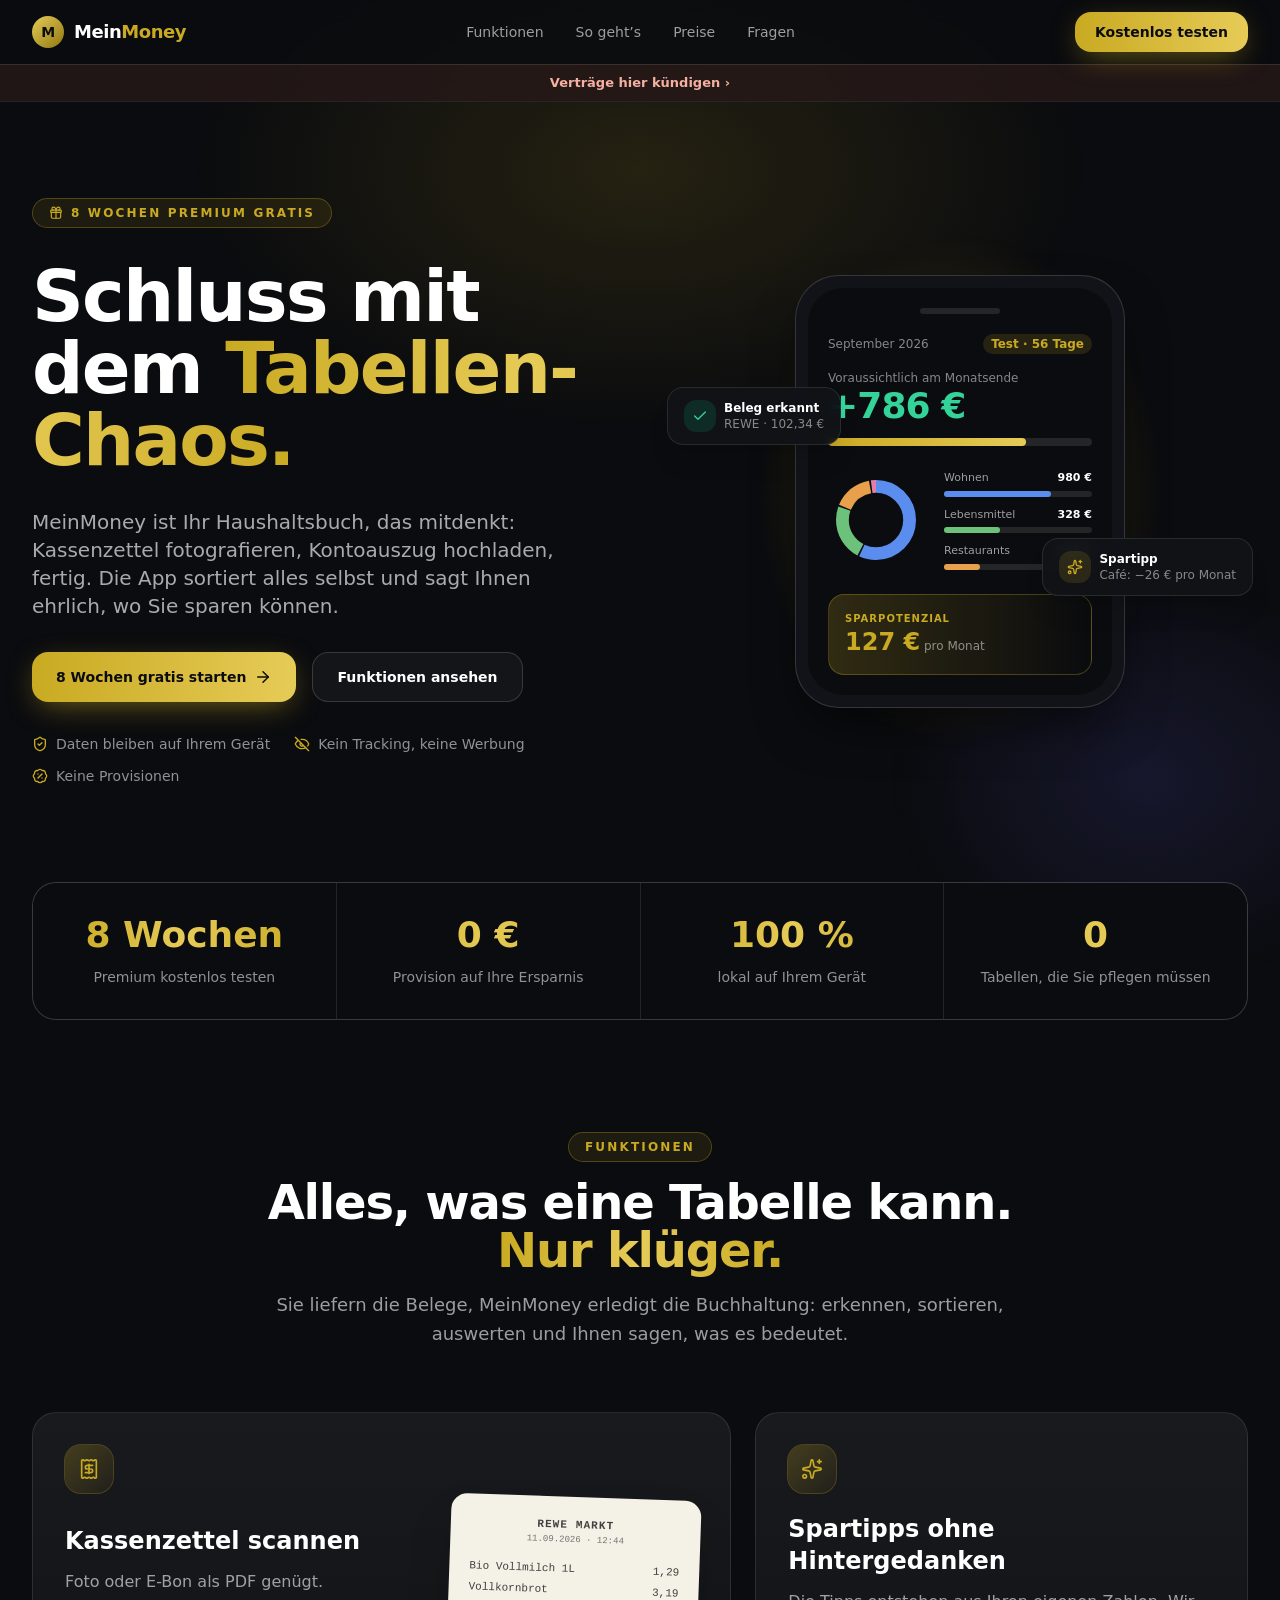
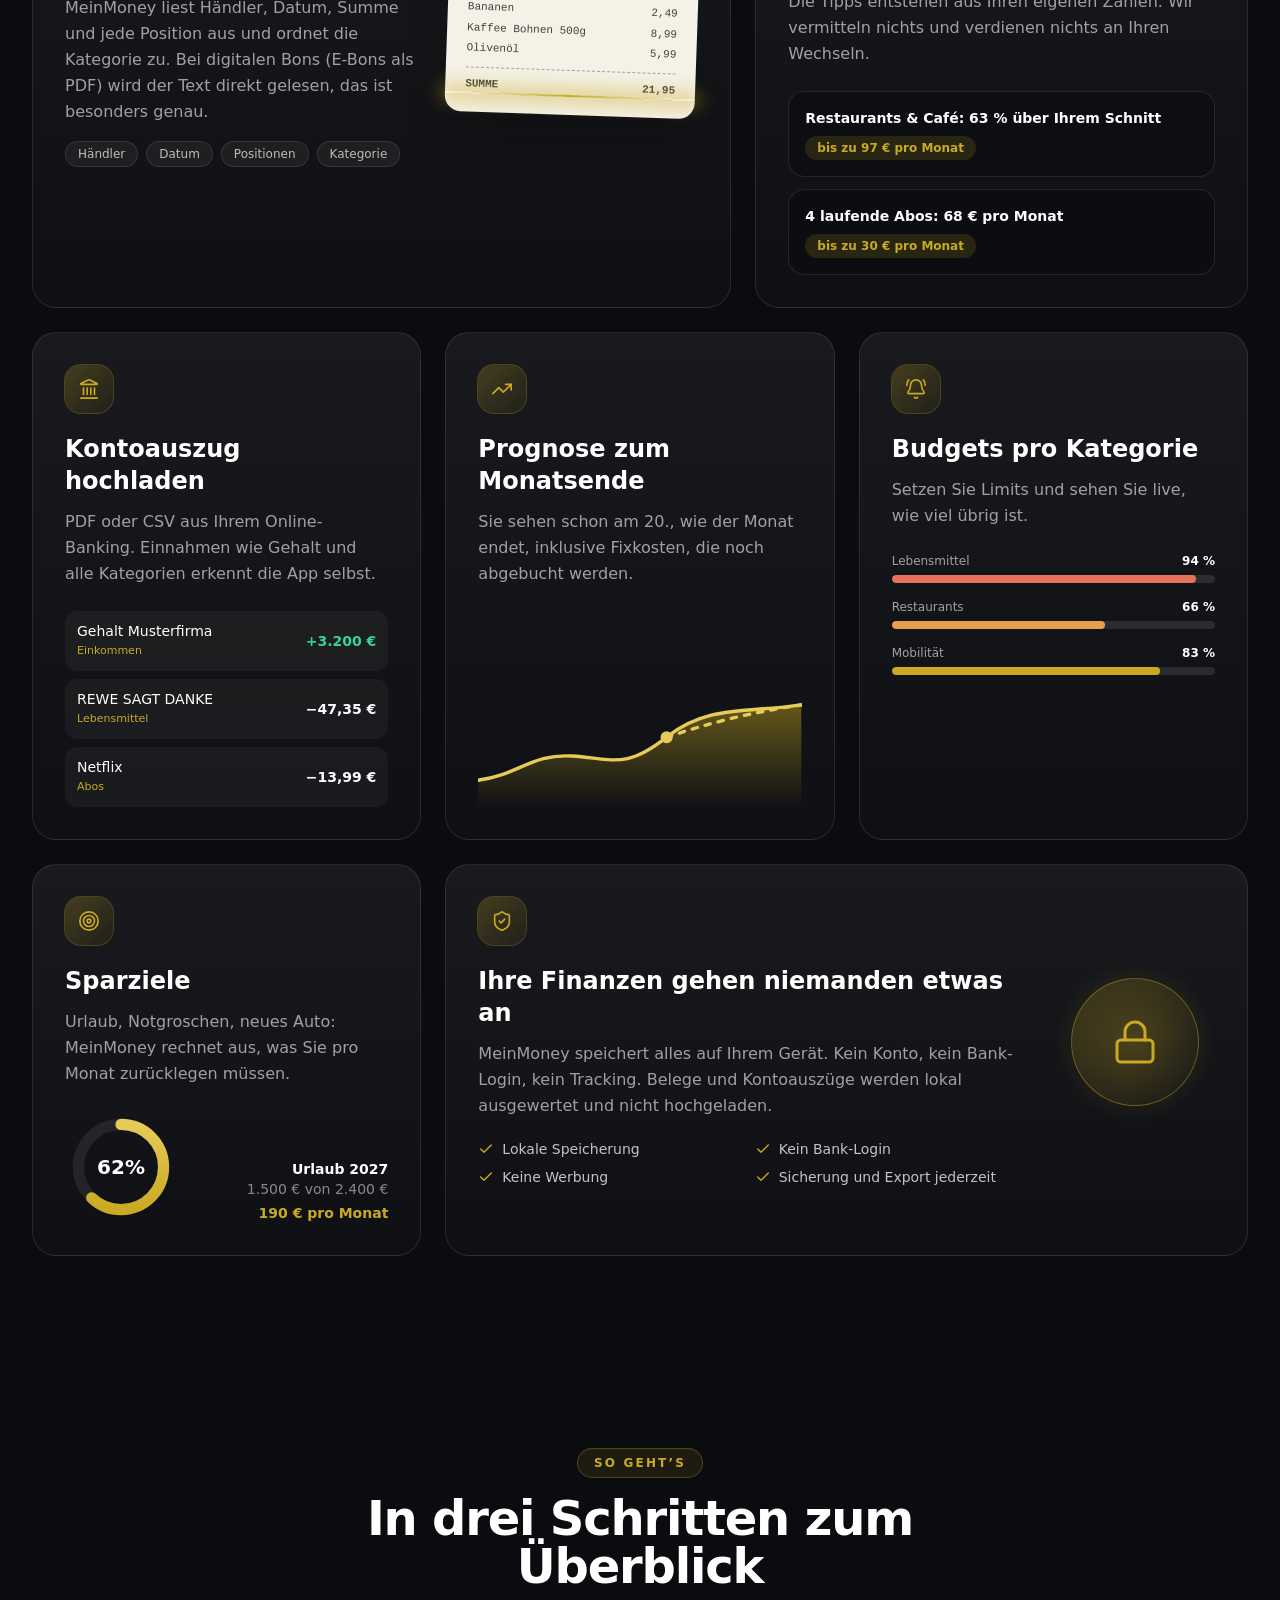
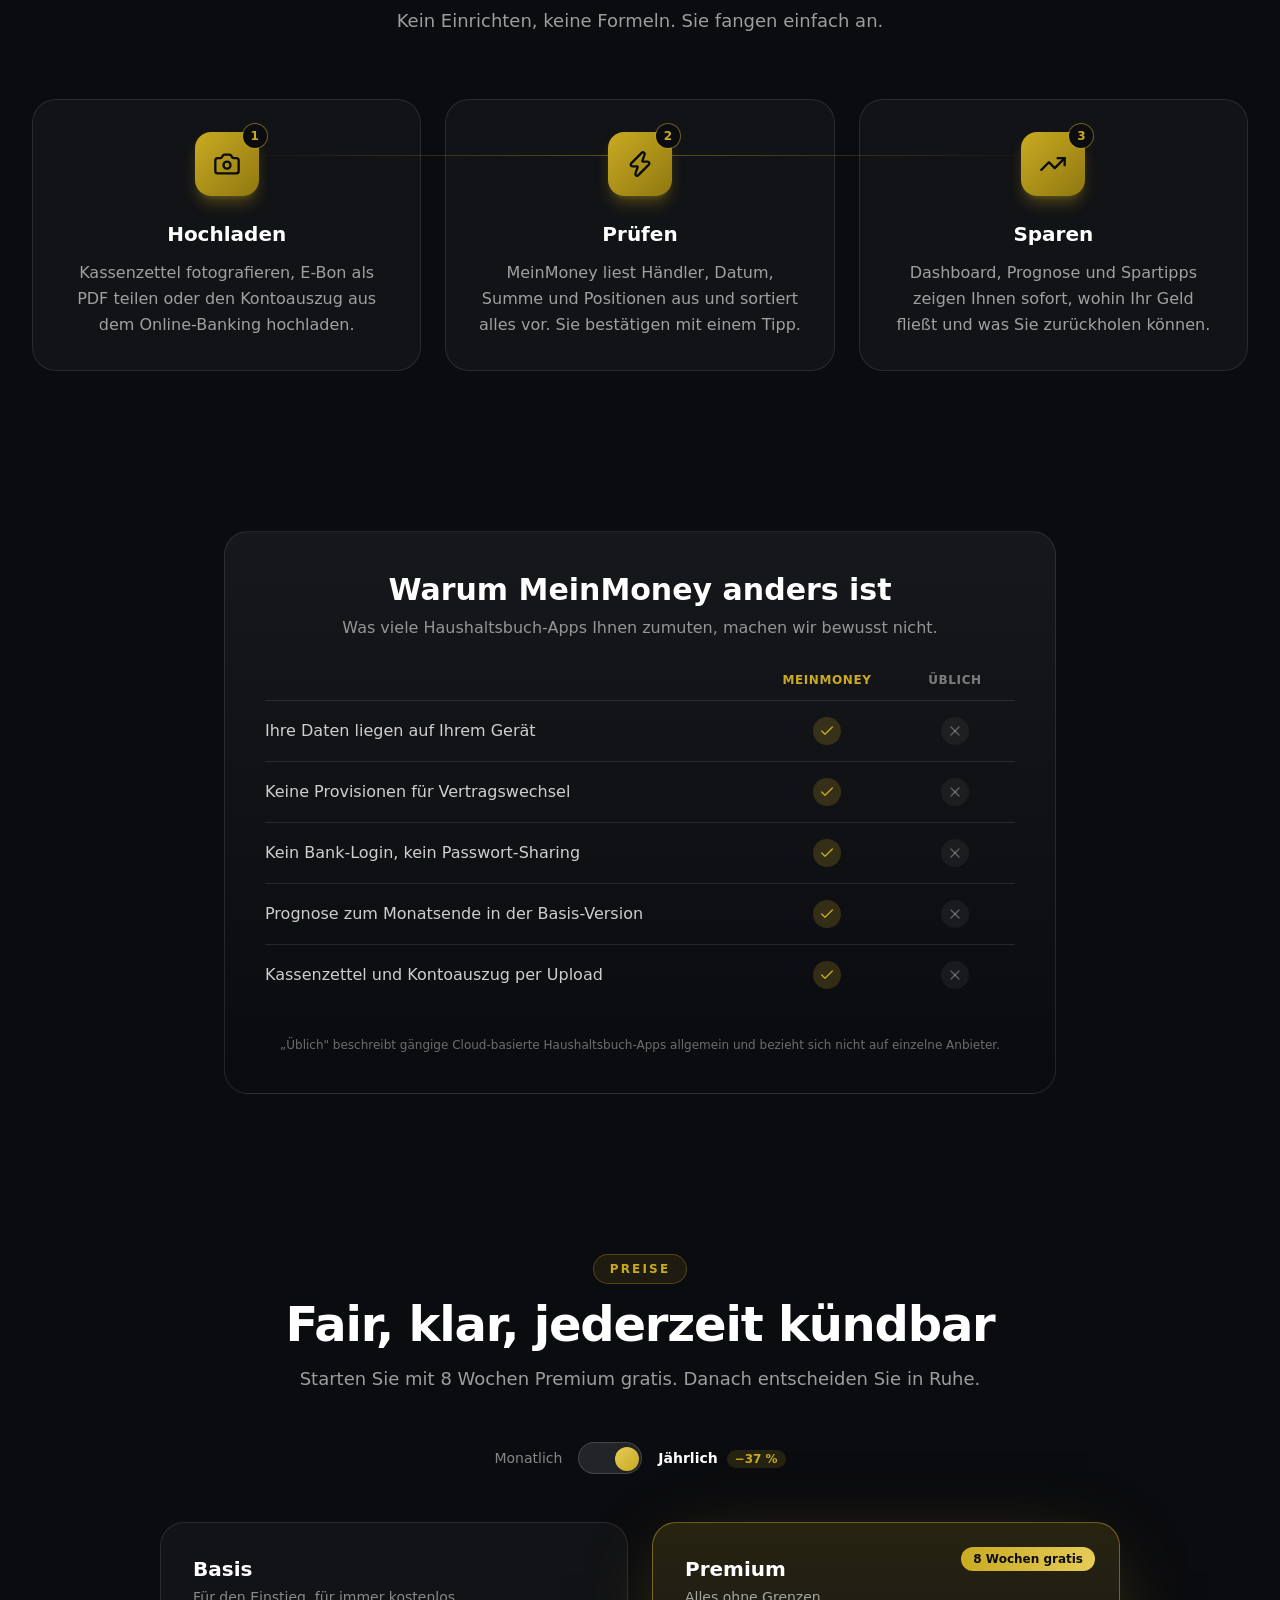
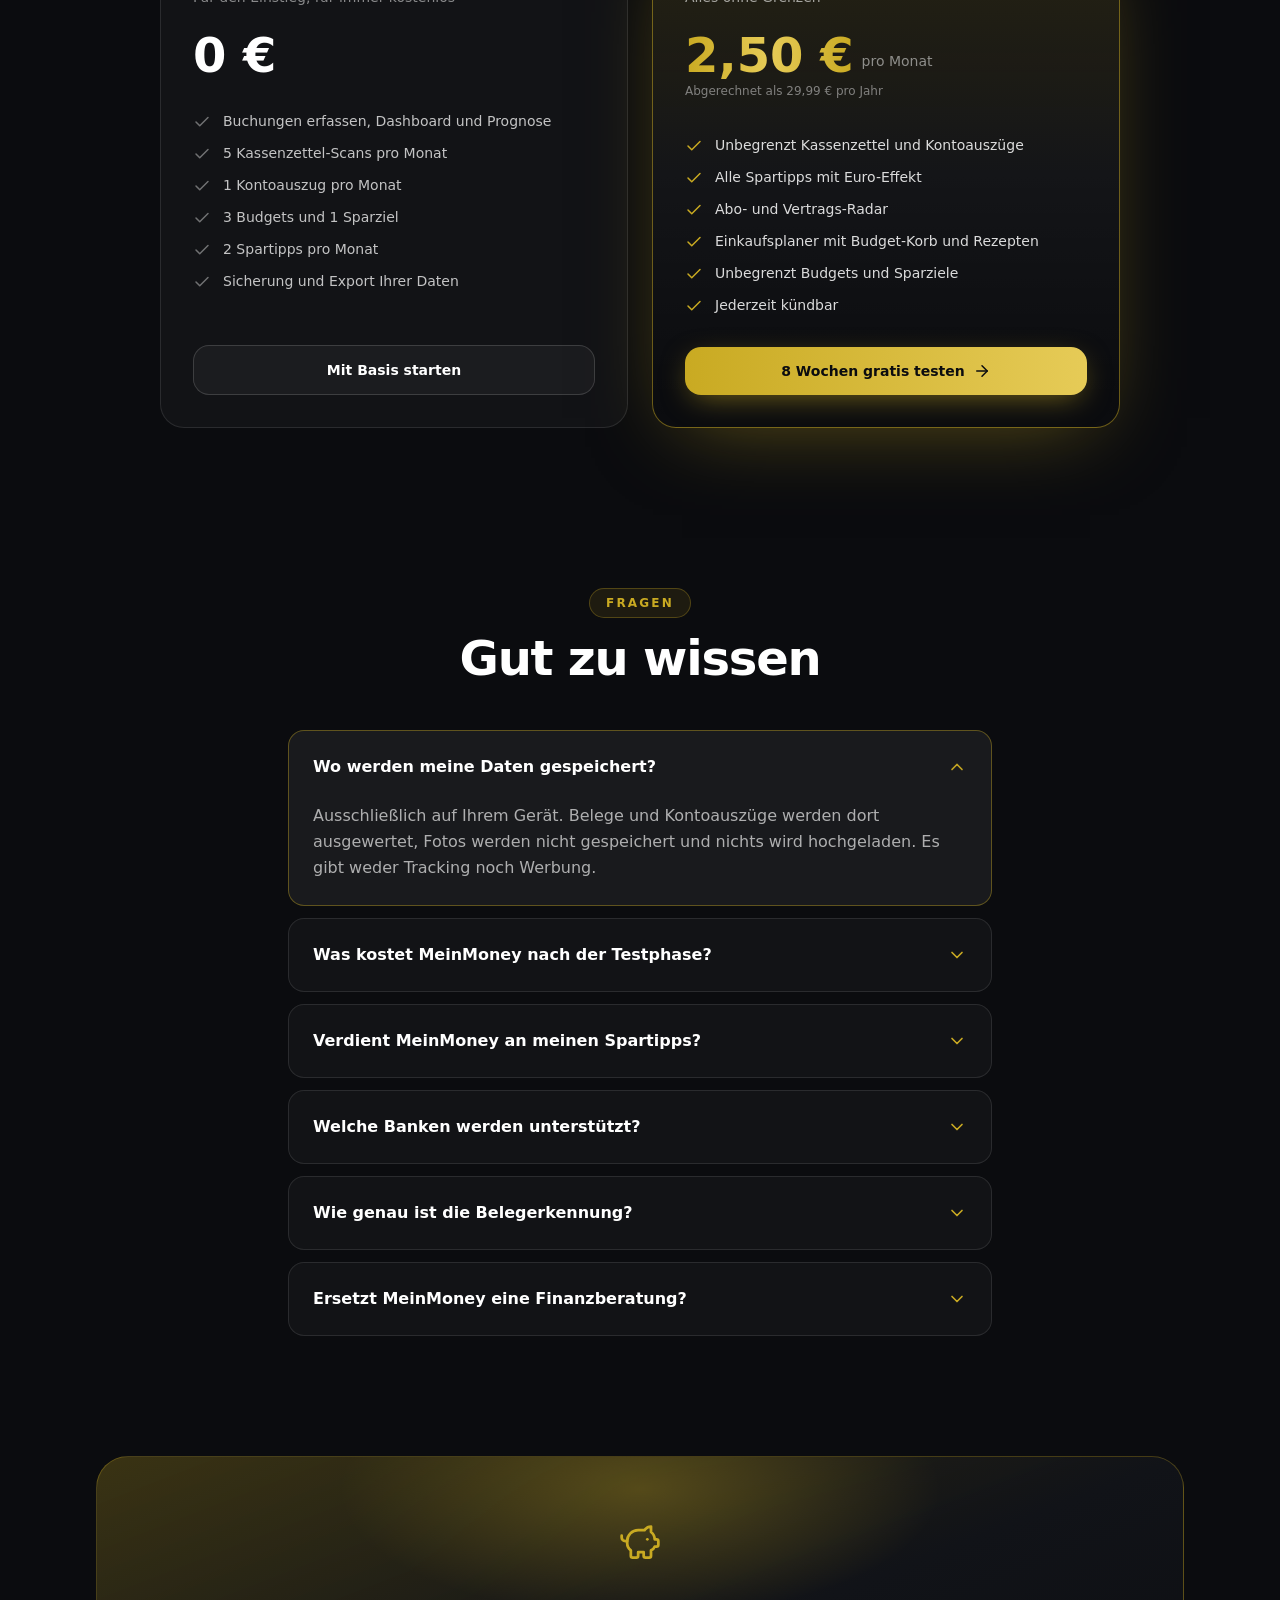
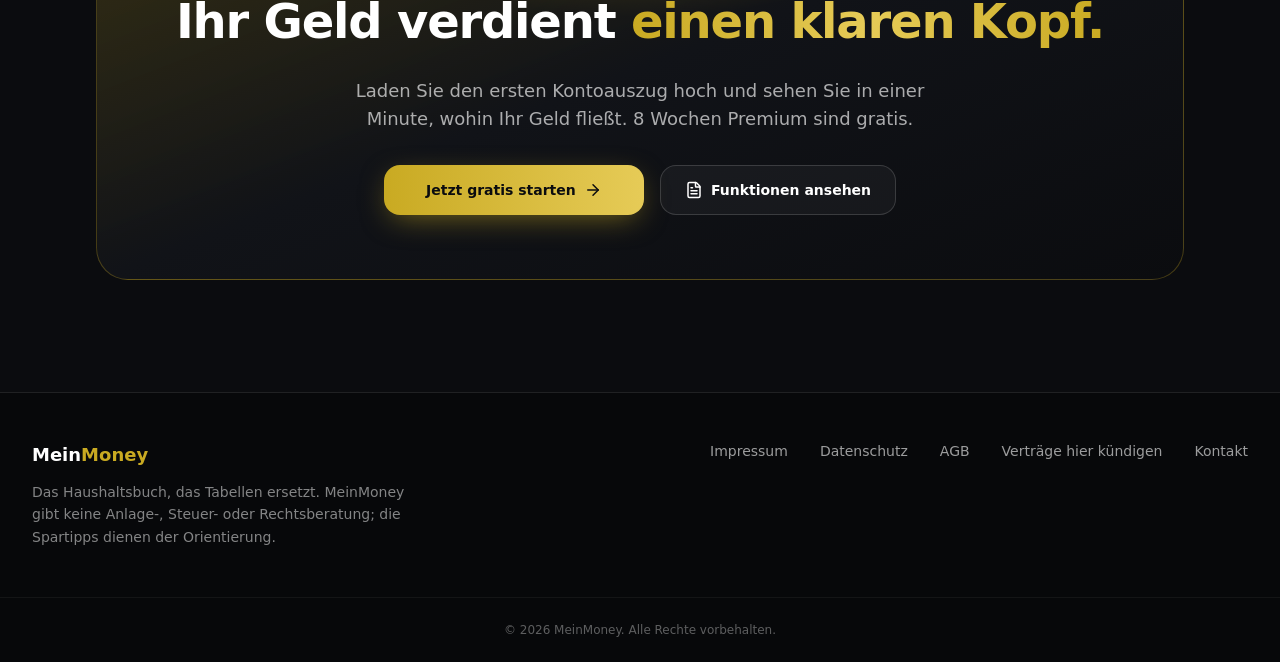
==== commit 7d80d5ea: "App heisst jetzt MeinMoney (Domain und gespeicherte Daten unveraendert) Co-Authored-By: Claude Opus " ====
--- a/info/index.html
+++ b/info/index.html
@@ -4,15 +4,27 @@
     <meta charset="UTF-8" />
     <meta name="viewport" content="width=device-width, initial-scale=1.0" />
     <meta name="theme-color" content="#0B0C0F" />
-    <meta name="robots" content="noindex" />
-    <meta name="description" content="Monatsklar: Das Haushaltsbuch, das Excel-Tabellen ersetzt. Kassenzettel scannen, Kontoauszug hochladen, ehrliche Spartipps. Ihre Daten bleiben auf Ihrem Gerät." />
+    <link rel="canonical" href="https://monatsklar.de/info/" />
+    <meta name="robots" content="index,follow" />
+    <meta property="og:type" content="website" />
+    <meta property="og:site_name" content="MeinMoney" />
+    <meta property="og:locale" content="de_DE" />
+    <meta property="og:url" content="https://monatsklar.de/info/" />
+    <meta property="og:title" content="MeinMoney – Ihr Haushaltsbuch ohne Tabellen" />
+    <meta property="og:description" content="Das Haushaltsbuch, das Excel-Tabellen ersetzt. Kassenzettel scannen, Kontoauszug hochladen, ehrliche Spartipps. Ihre Daten bleiben auf Ihrem Gerät." />
+    <meta property="og:image" content="https://monatsklar.de/og.png" />
+    <meta property="og:image:width" content="1200" />
+    <meta property="og:image:height" content="630" />
+    <meta property="og:image:alt" content="MeinMoney – das Haushaltsbuch, das Excel ersetzt" />
+    <meta name="twitter:card" content="summary_large_image" />
+    <meta name="description" content="MeinMoney: Das Haushaltsbuch, das Excel-Tabellen ersetzt. Kassenzettel scannen, Kontoauszug hochladen, ehrliche Spartipps. Ihre Daten bleiben auf Ihrem Gerät." />
     <link rel="icon" type="image/png" href="icon-192.png" />
-    <title>Monatsklar – Ihr Haushaltsbuch ohne Tabellen</title>
-    <script type="module" crossorigin src="./assets/main-BAJozPdO.js"></script>
+    <title>MeinMoney – Ihr Haushaltsbuch ohne Tabellen</title>
+    <script type="module" crossorigin src="./assets/main-BiyedfVS.js"></script>
     <link rel="modulepreload" crossorigin href="./assets/jsx-runtime-BhuF3npP.js">
     <link rel="stylesheet" crossorigin href="./assets/jsx-runtime-Djk-iyUB.css">
   </head>
   <body>
-    <div id="root"><div class="min-h-screen overflow-x-hidden bg-ink-900 font-sans text-white"><div class="pointer-events-none fixed inset-0 -z-0" aria-hidden="true"><div class="absolute left-1/2 top-[-10%] h-[520px] w-[900px] -translate-x-1/2 rounded-full" style="background-image:radial-gradient(closest-side, rgba(201,170,34, 0.14), rgba(201,170,34, 0))"></div><div class="absolute bottom-[-10%] right-[-10%] h-[420px] w-[520px] rounded-full" style="background-image:radial-gradient(closest-side, rgba(99,102,241, 0.13), rgba(99,102,241, 0))"></div></div><header class="sticky top-0 z-50 border-b border-white/10 bg-ink-900/85 backdrop-blur-md"><div class="mx-auto flex h-16 max-w-7xl items-center justify-between px-5 sm:px-8"><a href="#top" class="flex items-center gap-2.5 text-lg font-extrabold tracking-tight"><span class="flex h-8 w-8 items-center justify-center rounded-full bg-gradient-to-br from-gold-soft to-gold-deep text-sm font-black text-ink-900">M</span><span>Monats<span class="text-gold">klar</span></span></a><nav class="hidden items-center gap-8 md:flex" aria-label="Hauptnavigation"><a href="#funktionen" class="text-sm font-medium text-white/60 transition-colors hover:text-gold">Funktionen</a><a href="#ablauf" class="text-sm font-medium text-white/60 transition-colors hover:text-gold">So geht’s</a><a href="#preise" class="text-sm font-medium text-white/60 transition-colors hover:text-gold">Preise</a><a href="#faq" class="text-sm font-medium text-white/60 transition-colors hover:text-gold">Fragen</a></nav><div class="hidden md:block"><a href="https://monatsklar.de/" class="group inline-flex items-center justify-center gap-2 rounded-2xl px-6 py-3.5 text-sm font-semibold transition-all duration-300 focus:outline-none focus-visible:ring-2 focus-visible:ring-gold focus-visible:ring-offset-2 focus-visible:ring-offset-ink-900 bg-gradient-to-r from-gold to-gold-soft text-ink-900 shadow-[0_8px_30px_-8px_rgba(201,170,34,.6)] hover:-translate-y-0.5 hover:shadow-[0_14px_40px_-6px_rgba(201,170,34,.75)] hover:brightness-110 active:translate-y-0 !px-5 !py-2.5">Kostenlos testen</a></div><button class="rounded-xl p-2 text-white/80 transition hover:bg-white/10 md:hidden" aria-label="Menü öffnen" aria-expanded="false"><svg xmlns="http://www.w3.org/2000/svg" width="24" height="24" viewBox="0 0 24 24" fill="none" stroke="currentColor" stroke-width="2" stroke-linecap="round" stroke-linejoin="round" class="lucide lucide-menu" aria-hidden="true"><path d="M4 5h16"></path><path d="M4 12h16"></path><path d="M4 19h16"></path></svg></button></div><a href="https://monatsklar.de/#kuendigen" class="block border-t border-white/10 bg-[#E5735C]/10 py-2 text-center text-[13px] font-bold text-[#F5B0A1] transition-colors hover:bg-[#E5735C]/20 hover:text-white">Verträge hier kündigen ›</a></header><main id="top" class="relative z-10"><section class="mx-auto grid max-w-7xl items-center gap-16 px-5 pb-24 pt-16 sm:px-8 lg:grid-cols-2 lg:pt-24"><div class="space-y-8"><span class="inline-flex items-center gap-2 rounded-full border border-gold/30 bg-gold/10 px-4 py-1.5 text-xs font-semibold uppercase tracking-[0.18em] text-gold"><svg xmlns="http://www.w3.org/2000/svg" width="14" height="14" viewBox="0 0 24 24" fill="none" stroke="currentColor" stroke-width="2" stroke-linecap="round" stroke-linejoin="round" class="lucide lucide-gift" aria-hidden="true"><path d="M12 7v14"></path><path d="M20 11v8a2 2 0 0 1-2 2H6a2 2 0 0 1-2-2v-8"></path><path d="M7.5 7a1 1 0 0 1 0-5A4.8 8 0 0 1 12 7a4.8 8 0 0 1 4.5-5 1 1 0 0 1 0 5"></path><rect x="3" y="7" width="18" height="4" rx="1"></rect></svg> 8 Wochen Premium gratis</span><h1 class="animate-rise text-5xl font-extrabold leading-[1.05] tracking-tight sm:text-6xl xl:text-7xl">Schluss mit dem <span class="bg-gradient-to-r from-gold via-gold-soft to-gold bg-clip-text text-transparent">Tabellen-Chaos.</span></h1><p class="max-w-xl text-lg leading-relaxed text-white/65 sm:text-xl">Monatsklar ist Ihr Haushaltsbuch, das mitdenkt: Kassenzettel fotografieren, Kontoauszug hochladen, fertig. Die App sortiert alles selbst und sagt Ihnen ehrlich, wo Sie sparen können.</p><div class="flex flex-col gap-4 sm:flex-row"><a href="https://monatsklar.de/" class="group inline-flex items-center justify-center gap-2 rounded-2xl px-6 py-3.5 text-sm font-semibold transition-all duration-300 focus:outline-none focus-visible:ring-2 focus-visible:ring-gold focus-visible:ring-offset-2 focus-visible:ring-offset-ink-900 bg-gradient-to-r from-gold to-gold-soft text-ink-900 shadow-[0_8px_30px_-8px_rgba(201,170,34,.6)] hover:-translate-y-0.5 hover:shadow-[0_14px_40px_-6px_rgba(201,170,34,.75)] hover:brightness-110 active:translate-y-0 sm:min-w-[260px]">8 Wochen gratis starten <svg xmlns="http://www.w3.org/2000/svg" width="18" height="18" viewBox="0 0 24 24" fill="none" stroke="currentColor" stroke-width="2" stroke-linecap="round" stroke-linejoin="round" class="lucide lucide-arrow-right transition-transform group-hover:translate-x-1" aria-hidden="true"><path d="M5 12h14"></path><path d="m12 5 7 7-7 7"></path></svg></a><a href="#funktionen" class="group inline-flex items-center justify-center gap-2 rounded-2xl px-6 py-3.5 text-sm font-semibold transition-all duration-300 focus:outline-none focus-visible:ring-2 focus-visible:ring-gold focus-visible:ring-offset-2 focus-visible:ring-offset-ink-900 border border-white/15 bg-white/[0.04] text-white hover:-translate-y-0.5 hover:border-gold/50 hover:bg-white/[0.08] ">Funktionen ansehen</a></div><ul class="flex flex-wrap gap-x-6 gap-y-3 text-sm text-white/55"><li class="flex items-center gap-2"><svg xmlns="http://www.w3.org/2000/svg" width="16" height="16" viewBox="0 0 24 24" fill="none" stroke="currentColor" stroke-width="2" stroke-linecap="round" stroke-linejoin="round" class="lucide lucide-shield-check text-gold" aria-hidden="true"><path d="M20 13c0 5-3.5 7.5-7.66 8.95a1 1 0 0 1-.67-.01C7.5 20.5 4 18 4 13V6a1 1 0 0 1 1-1c2 0 4.5-1.2 6.24-2.72a1.17 1.17 0 0 1 1.52 0C14.51 3.81 17 5 19 5a1 1 0 0 1 1 1z"></path><path d="m9 12 2 2 4-4"></path></svg> <!-- -->Daten bleiben auf Ihrem Gerät</li><li class="flex items-center gap-2"><svg xmlns="http://www.w3.org/2000/svg" width="16" height="16" viewBox="0 0 24 24" fill="none" stroke="currentColor" stroke-width="2" stroke-linecap="round" stroke-linejoin="round" class="lucide lucide-eye-off text-gold" aria-hidden="true"><path d="M10.733 5.076a10.744 10.744 0 0 1 11.205 6.575 1 1 0 0 1 0 .696 10.747 10.747 0 0 1-1.444 2.49"></path><path d="M14.084 14.158a3 3 0 0 1-4.242-4.242"></path><path d="M17.479 17.499a10.75 10.75 0 0 1-15.417-5.151 1 1 0 0 1 0-.696 10.75 10.75 0 0 1 4.446-5.143"></path><path d="m2 2 20 20"></path></svg> <!-- -->Kein Tracking, keine Werbung</li><li class="flex items-center gap-2"><svg xmlns="http://www.w3.org/2000/svg" width="16" height="16" viewBox="0 0 24 24" fill="none" stroke="currentColor" stroke-width="2" stroke-linecap="round" stroke-linejoin="round" class="lucide lucide-badge-percent text-gold" aria-hidden="true"><path d="M3.85 8.62a4 4 0 0 1 4.78-4.77 4 4 0 0 1 6.74 0 4 4 0 0 1 4.78 4.78 4 4 0 0 1 0 6.74 4 4 0 0 1-4.77 4.78 4 4 0 0 1-6.75 0 4 4 0 0 1-4.78-4.77 4 4 0 0 1 0-6.76Z"></path><path d="m15 9-6 6"></path><path d="M9 9h.01"></path><path d="M15 15h.01"></path></svg> <!-- -->Keine Provisionen</li></ul></div><div class="relative mx-auto w-[300px] sm:w-[330px]"><div class="absolute -inset-10 rounded-full" style="background-image:radial-gradient(closest-side, rgba(201,170,34, 0.3), rgba(201,170,34, 0))"></div><div class="relative rounded-[2.75rem] border border-white/15 bg-ink-800 p-3 shadow-2xl shadow-black/60"><div class="rounded-[2.2rem] bg-ink-900 p-5"><div class="mx-auto mb-5 h-1.5 w-20 rounded-full bg-white/10"></div><div class="flex items-center justify-between text-xs text-white/50"><span>September 2026</span><span class="rounded-full bg-gold/15 px-2 py-0.5 font-semibold text-gold">Test · 56 Tage</span></div><p class="mt-4 text-xs text-white/50">Voraussichtlich am Monatsende</p><p class="text-4xl font-extrabold tracking-tight text-emerald-400">+786 €</p><div class="mt-3 h-2 overflow-hidden rounded-full bg-white/10"><div class="h-full w-3/4 origin-left animate-grow rounded-full bg-gradient-to-r from-gold to-gold-soft"></div></div><div class="mt-6 flex items-center gap-5"><svg viewBox="0 0 120 120" class="h-24 w-24 shrink-0 -rotate-90" aria-hidden="true"><circle cx="60" cy="60" r="42" fill="none" stroke="#5B8DEF" stroke-width="16" stroke-dasharray="150 264" stroke-dashoffset="0"></circle><circle cx="60" cy="60" r="42" fill="none" stroke="#6CC17B" stroke-width="16" stroke-dasharray="60 264" stroke-dashoffset="-152"></circle><circle cx="60" cy="60" r="42" fill="none" stroke="#E8A04C" stroke-width="16" stroke-dasharray="42 264" stroke-dashoffset="-214"></circle><circle cx="60" cy="60" r="42" fill="none" stroke="#E07FA8" stroke-width="16" stroke-dasharray="30 264" stroke-dashoffset="-258"></circle></svg><div class="w-full space-y-2.5"><div><div class="flex justify-between text-[11px]"><span class="text-white/60">Wohnen</span><span class="font-semibold">980 €</span></div><div class="mt-1 h-1.5 rounded-full bg-white/10"><div class="h-full rounded-full" style="width:72%;background:#5B8DEF"></div></div></div><div><div class="flex justify-between text-[11px]"><span class="text-white/60">Lebensmittel</span><span class="font-semibold">328 €</span></div><div class="mt-1 h-1.5 rounded-full bg-white/10"><div class="h-full rounded-full" style="width:38%;background:#6CC17B"></div></div></div><div><div class="flex justify-between text-[11px]"><span class="text-white/60">Restaurants</span><span class="font-semibold">166 €</span></div><div class="mt-1 h-1.5 rounded-full bg-white/10"><div class="h-full rounded-full" style="width:24%;background:#E8A04C"></div></div></div></div></div><div class="mt-6 rounded-2xl border border-gold/30 bg-gradient-to-r from-gold/20 to-transparent p-4"><p class="text-[10px] font-bold uppercase tracking-widest text-gold">Sparpotenzial</p><p class="text-2xl font-extrabold text-gold">127 €<span class="text-xs font-medium text-white/50"> pro Monat</span></p></div></div></div><div class="absolute -left-32 top-28 hidden animate-float items-center gap-2 rounded-2xl border border-white/10 bg-ink-800/90 px-4 py-3 text-xs shadow-xl backdrop-blur xl:flex"><span class="flex h-8 w-8 items-center justify-center rounded-xl bg-emerald-500/15 text-emerald-400"><svg xmlns="http://www.w3.org/2000/svg" width="16" height="16" viewBox="0 0 24 24" fill="none" stroke="currentColor" stroke-width="2" stroke-linecap="round" stroke-linejoin="round" class="lucide lucide-check" aria-hidden="true"><path d="M20 6 9 17l-5-5"></path></svg></span><span><b class="block">Beleg erkannt</b><span class="text-white/50">REWE · 102,34 €</span></span></div><div class="absolute -right-32 bottom-28 hidden animate-float-slow items-center gap-2 rounded-2xl border border-white/10 bg-ink-800/90 px-4 py-3 text-xs shadow-xl backdrop-blur xl:flex"><span class="flex h-8 w-8 items-center justify-center rounded-xl bg-gold/15 text-gold"><svg xmlns="http://www.w3.org/2000/svg" width="16" height="16" viewBox="0 0 24 24" fill="none" stroke="currentColor" stroke-width="2" stroke-linecap="round" stroke-linejoin="round" class="lucide lucide-sparkles lucide-stars" aria-hidden="true"><path d="M11.017 2.814a1 1 0 0 1 1.966 0l1.051 5.558a2 2 0 0 0 1.594 1.594l5.558 1.051a1 1 0 0 1 0 1.966l-5.558 1.051a2 2 0 0 0-1.594 1.594l-1.051 5.558a1 1 0 0 1-1.966 0l-1.051-5.558a2 2 0 0 0-1.594-1.594l-5.558-1.051a1 1 0 0 1 0-1.966l5.558-1.051a2 2 0 0 0 1.594-1.594z"></path><path d="M20 2v4"></path><path d="M22 4h-4"></path><circle cx="4" cy="20" r="2"></circle></svg></span><span><b class="block">Spartipp</b><span class="text-white/50">Café: −26 € pro Monat</span></span></div></div></section><section class="mx-auto max-w-7xl px-5 sm:px-8"><div class="grid grid-cols-2 gap-px overflow-hidden rounded-3xl border border-white/10 bg-white/10 lg:grid-cols-4"><div class="bg-ink-900 p-4 text-center transition-colors duration-300 hover:bg-ink-800 sm:p-8"><p class="pb-1 text-2xl font-extrabold min-[420px]:text-3xl sm:text-4xl bg-gradient-to-r from-gold via-gold-soft to-gold bg-clip-text text-transparent">8 Wochen</p><p class="mt-2 text-sm text-white/55">Premium kostenlos testen</p></div><div class="bg-ink-900 p-4 text-center transition-colors duration-300 hover:bg-ink-800 sm:p-8"><p class="pb-1 text-2xl font-extrabold min-[420px]:text-3xl sm:text-4xl bg-gradient-to-r from-gold via-gold-soft to-gold bg-clip-text text-transparent">0 €</p><p class="mt-2 text-sm text-white/55">Provision auf Ihre Ersparnis</p></div><div class="bg-ink-900 p-4 text-center transition-colors duration-300 hover:bg-ink-800 sm:p-8"><p class="pb-1 text-2xl font-extrabold min-[420px]:text-3xl sm:text-4xl bg-gradient-to-r from-gold via-gold-soft to-gold bg-clip-text text-transparent">100 %</p><p class="mt-2 text-sm text-white/55">lokal auf Ihrem Gerät</p></div><div class="bg-ink-900 p-4 text-center transition-colors duration-300 hover:bg-ink-800 sm:p-8"><p class="pb-1 text-2xl font-extrabold min-[420px]:text-3xl sm:text-4xl bg-gradient-to-r from-gold via-gold-soft to-gold bg-clip-text text-transparent">0</p><p class="mt-2 text-sm text-white/55">Tabellen, die Sie pflegen müssen</p></div></div></section><section id="funktionen" class="mx-auto max-w-7xl scroll-mt-20 space-y-16 px-5 py-28 sm:px-8"><div class="mx-auto max-w-3xl space-y-4 text-center"><span class="inline-flex items-center gap-2 rounded-full border border-gold/30 bg-gold/10 px-4 py-1.5 text-xs font-semibold uppercase tracking-[0.18em] text-gold">Funktionen</span><h2 class="text-3xl font-bold tracking-tight sm:text-5xl">Alles, was eine Tabelle kann. <span class="bg-gradient-to-r from-gold via-gold-soft to-gold bg-clip-text text-transparent">Nur klüger.</span></h2><p class="text-lg leading-relaxed text-white/60">Sie liefern die Belege, Monatsklar erledigt die Buchhaltung: erkennen, sortieren, auswerten und Ihnen sagen, was es bedeutet.</p></div><div class="grid gap-6 lg:grid-cols-12"><div class="group relative overflow-hidden rounded-3xl border border-white/10 bg-gradient-to-b from-white/[0.06] to-white/[0.02] p-8 transition-all duration-500 hover:-translate-y-1 hover:border-gold/40 hover:shadow-[0_20px_60px_-20px_rgba(201,170,34,.35)] lg:col-span-7"><div class="pointer-events-none absolute -right-24 -top-24 h-64 w-64 rounded-full opacity-0 transition-opacity duration-500 group-hover:opacity-100" style="background-image:radial-gradient(closest-side, rgba(201,170,34, 0.18), rgba(201,170,34, 0))"></div><div class="relative flex h-full flex-col"><div class="flex flex-col gap-8 sm:flex-row sm:items-center"><div class="space-y-3"><span class="mb-5 inline-flex h-12 w-12 items-center justify-center rounded-2xl bg-gradient-to-br from-gold/25 to-gold/5 text-gold ring-1 ring-gold/30 transition-transform duration-300 group-hover:scale-110 group-hover:rotate-3"><svg xmlns="http://www.w3.org/2000/svg" width="22" height="22" viewBox="0 0 24 24" fill="none" stroke="currentColor" stroke-width="1.8" stroke-linecap="round" stroke-linejoin="round" class="lucide lucide-receipt" aria-hidden="true"><path d="M12 17V7"></path><path d="M16 8h-6a2 2 0 0 0 0 4h4a2 2 0 0 1 0 4H8"></path><path d="M4 3a1 1 0 0 1 1-1 1.3 1.3 0 0 1 .7.2l.933.6a1.3 1.3 0 0 0 1.4 0l.934-.6a1.3 1.3 0 0 1 1.4 0l.933.6a1.3 1.3 0 0 0 1.4 0l.933-.6a1.3 1.3 0 0 1 1.4 0l.934.6a1.3 1.3 0 0 0 1.4 0l.933-.6A1.3 1.3 0 0 1 19 2a1 1 0 0 1 1 1v18a1 1 0 0 1-1 1 1.3 1.3 0 0 1-.7-.2l-.933-.6a1.3 1.3 0 0 0-1.4 0l-.934.6a1.3 1.3 0 0 1-1.4 0l-.933-.6a1.3 1.3 0 0 0-1.4 0l-.933.6a1.3 1.3 0 0 1-1.4 0l-.934-.6a1.3 1.3 0 0 0-1.4 0l-.933.6a1.3 1.3 0 0 1-.7.2 1 1 0 0 1-1-1z"></path></svg></span><h3 class="text-2xl font-bold">Kassenzettel scannen</h3><p class="leading-relaxed text-white/60">Foto oder E-Bon als PDF genügt. Monatsklar liest Händler, Datum, Summe und jede Position aus und ordnet die Kategorie zu. Bei digitalen Bons (E-Bons als PDF) wird der Text direkt gelesen, das ist besonders genau.</p><div class="flex flex-wrap gap-2 pt-1"><span class="rounded-full border border-white/10 bg-white/5 px-3 py-1 text-xs text-white/70">Händler</span><span class="rounded-full border border-white/10 bg-white/5 px-3 py-1 text-xs text-white/70">Datum</span><span class="rounded-full border border-white/10 bg-white/5 px-3 py-1 text-xs text-white/70">Positionen</span><span class="rounded-full border border-white/10 bg-white/5 px-3 py-1 text-xs text-white/70">Kategorie</span></div></div><div class="relative w-full max-w-[250px] shrink-0 rotate-2 rounded-2xl bg-[#f4f1e6] p-5 font-mono text-[11px] text-neutral-700 shadow-2xl transition-transform duration-500 group-hover:rotate-0"><p class="text-center font-bold tracking-widest">REWE MARKT</p><p class="mb-3 text-center text-[9px] text-neutral-500">11.09.2026 · 12:44</p><div class="flex justify-between py-0.5"><span>Bio Vollmilch 1L</span><span>1,29</span></div><div class="flex justify-between py-0.5"><span>Vollkornbrot</span><span>3,19</span></div><div class="flex justify-between py-0.5"><span>Bananen</span><span>2,49</span></div><div class="flex justify-between py-0.5"><span>Kaffee Bohnen 500g</span><span>8,99</span></div><div class="flex justify-between py-0.5"><span>Olivenöl</span><span>5,99</span></div><div class="mt-2 flex justify-between border-t border-dashed border-neutral-400 pt-2 font-bold"><span>SUMME</span><span>21,95</span></div><div class="pointer-events-none absolute inset-x-0 h-0.5 animate-scan bg-gradient-to-r from-transparent via-gold to-transparent shadow-[0_0_18px_4px_rgba(201,170,34,.7)]"></div></div></div></div></div><div class="group relative overflow-hidden rounded-3xl border border-white/10 bg-gradient-to-b from-white/[0.06] to-white/[0.02] p-8 transition-all duration-500 hover:-translate-y-1 hover:border-gold/40 hover:shadow-[0_20px_60px_-20px_rgba(201,170,34,.35)] lg:col-span-5"><div class="pointer-events-none absolute -right-24 -top-24 h-64 w-64 rounded-full opacity-0 transition-opacity duration-500 group-hover:opacity-100" style="background-image:radial-gradient(closest-side, rgba(201,170,34, 0.18), rgba(201,170,34, 0))"></div><div class="relative flex h-full flex-col"><span class="mb-5 inline-flex h-12 w-12 items-center justify-center rounded-2xl bg-gradient-to-br from-gold/25 to-gold/5 text-gold ring-1 ring-gold/30 transition-transform duration-300 group-hover:scale-110 group-hover:rotate-3"><svg xmlns="http://www.w3.org/2000/svg" width="22" height="22" viewBox="0 0 24 24" fill="none" stroke="currentColor" stroke-width="1.8" stroke-linecap="round" stroke-linejoin="round" class="lucide lucide-sparkles lucide-stars" aria-hidden="true"><path d="M11.017 2.814a1 1 0 0 1 1.966 0l1.051 5.558a2 2 0 0 0 1.594 1.594l5.558 1.051a1 1 0 0 1 0 1.966l-5.558 1.051a2 2 0 0 0-1.594 1.594l-1.051 5.558a1 1 0 0 1-1.966 0l-1.051-5.558a2 2 0 0 0-1.594-1.594l-5.558-1.051a1 1 0 0 1 0-1.966l5.558-1.051a2 2 0 0 0 1.594-1.594z"></path><path d="M20 2v4"></path><path d="M22 4h-4"></path><circle cx="4" cy="20" r="2"></circle></svg></span><h3 class="text-2xl font-bold">Spartipps ohne Hintergedanken</h3><p class="mt-3 leading-relaxed text-white/60">Die Tipps entstehen aus Ihren eigenen Zahlen. Wir vermitteln nichts und verdienen nichts an Ihren Wechseln.</p><div class="mt-6 space-y-3"><div class="rounded-2xl border border-white/10 bg-ink-900/60 p-4 transition-colors duration-300 group-hover:border-gold/25"><p class="text-sm font-semibold">Restaurants &amp; Café: 63 % über Ihrem Schnitt</p><span class="mt-2 inline-block rounded-full bg-gold/15 px-3 py-1 text-xs font-bold text-gold">bis zu 97 € pro Monat</span></div><div class="rounded-2xl border border-white/10 bg-ink-900/60 p-4 transition-colors duration-300 group-hover:border-gold/25"><p class="text-sm font-semibold">4 laufende Abos: 68 € pro Monat</p><span class="mt-2 inline-block rounded-full bg-gold/15 px-3 py-1 text-xs font-bold text-gold">bis zu 30 € pro Monat</span></div></div></div></div><div class="group relative overflow-hidden rounded-3xl border border-white/10 bg-gradient-to-b from-white/[0.06] to-white/[0.02] p-8 transition-all duration-500 hover:-translate-y-1 hover:border-gold/40 hover:shadow-[0_20px_60px_-20px_rgba(201,170,34,.35)] lg:col-span-4"><div class="pointer-events-none absolute -right-24 -top-24 h-64 w-64 rounded-full opacity-0 transition-opacity duration-500 group-hover:opacity-100" style="background-image:radial-gradient(closest-side, rgba(201,170,34, 0.18), rgba(201,170,34, 0))"></div><div class="relative flex h-full flex-col"><span class="mb-5 inline-flex h-12 w-12 items-center justify-center rounded-2xl bg-gradient-to-br from-gold/25 to-gold/5 text-gold ring-1 ring-gold/30 transition-transform duration-300 group-hover:scale-110 group-hover:rotate-3"><svg xmlns="http://www.w3.org/2000/svg" width="22" height="22" viewBox="0 0 24 24" fill="none" stroke="currentColor" stroke-width="1.8" stroke-linecap="round" stroke-linejoin="round" class="lucide lucide-landmark" aria-hidden="true"><path d="M10 18v-7"></path><path d="M11.119 2.205a2 2 0 0 1 1.762 0l7.84 3.846A.5.5 0 0 1 20.5 7h-17a.5.5 0 0 1-.22-.949z"></path><path d="M14 18v-7"></path><path d="M18 18v-7"></path><path d="M3 22h18"></path><path d="M6 18v-7"></path></svg></span><h3 class="text-2xl font-bold">Kontoauszug hochladen</h3><p class="mt-3 leading-relaxed text-white/60">PDF oder CSV aus Ihrem Online-Banking. Einnahmen wie Gehalt und alle Kategorien erkennt die App selbst.</p><div class="mt-6 space-y-2 text-sm"><div class="flex items-center justify-between gap-3 rounded-xl bg-white/[0.04] px-3 py-2.5"><div class="min-w-0"><p class="truncate font-medium">Gehalt Musterfirma</p><p class="text-[11px] text-gold">Einkommen</p></div><span class="shrink-0 font-semibold text-emerald-400">+3.200 €</span></div><div class="flex items-center justify-between gap-3 rounded-xl bg-white/[0.04] px-3 py-2.5"><div class="min-w-0"><p class="truncate font-medium">REWE SAGT DANKE</p><p class="text-[11px] text-gold">Lebensmittel</p></div><span class="shrink-0 font-semibold text-white">−47,35 €</span></div><div class="flex items-center justify-between gap-3 rounded-xl bg-white/[0.04] px-3 py-2.5"><div class="min-w-0"><p class="truncate font-medium">Netflix</p><p class="text-[11px] text-gold">Abos</p></div><span class="shrink-0 font-semibold text-white">−13,99 €</span></div></div></div></div><div class="group relative overflow-hidden rounded-3xl border border-white/10 bg-gradient-to-b from-white/[0.06] to-white/[0.02] p-8 transition-all duration-500 hover:-translate-y-1 hover:border-gold/40 hover:shadow-[0_20px_60px_-20px_rgba(201,170,34,.35)] lg:col-span-4"><div class="pointer-events-none absolute -right-24 -top-24 h-64 w-64 rounded-full opacity-0 transition-opacity duration-500 group-hover:opacity-100" style="background-image:radial-gradient(closest-side, rgba(201,170,34, 0.18), rgba(201,170,34, 0))"></div><div class="relative flex h-full flex-col"><span class="mb-5 inline-flex h-12 w-12 items-center justify-center rounded-2xl bg-gradient-to-br from-gold/25 to-gold/5 text-gold ring-1 ring-gold/30 transition-transform duration-300 group-hover:scale-110 group-hover:rotate-3"><svg xmlns="http://www.w3.org/2000/svg" width="22" height="22" viewBox="0 0 24 24" fill="none" stroke="currentColor" stroke-width="1.8" stroke-linecap="round" stroke-linejoin="round" class="lucide lucide-trending-up" aria-hidden="true"><path d="M16 7h6v6"></path><path d="m22 7-8.5 8.5-5-5L2 17"></path></svg></span><h3 class="text-2xl font-bold">Prognose zum Monatsende</h3><p class="mt-3 leading-relaxed text-white/60">Sie sehen schon am 20., wie der Monat endet, inklusive Fixkosten, die noch abgebucht werden.</p><svg viewBox="0 0 240 90" class="mt-auto w-full" aria-hidden="true"><defs><linearGradient id="fc" x1="0" y1="0" x2="0" y2="1"><stop offset="0%" stop-color="#C9AA22" stop-opacity=".45"></stop><stop offset="100%" stop-color="#C9AA22" stop-opacity="0"></stop></linearGradient></defs><path d="M0 70 C30 66 40 50 70 52 S110 62 140 38 S200 20 240 14 L240 90 L0 90Z" fill="url(#fc)"></path><path d="M0 70 C30 66 40 50 70 52 S110 62 140 38 S200 20 240 14" fill="none" stroke="#E6CB57" stroke-width="2.5" stroke-linecap="round"></path><circle cx="140" cy="38" r="4.5" fill="#E6CB57"></circle><path d="M140 38 C170 28 200 20 240 14" fill="none" stroke="#E6CB57" stroke-width="2.5" stroke-dasharray="4 6" stroke-linecap="round"></path></svg></div></div><div class="group relative overflow-hidden rounded-3xl border border-white/10 bg-gradient-to-b from-white/[0.06] to-white/[0.02] p-8 transition-all duration-500 hover:-translate-y-1 hover:border-gold/40 hover:shadow-[0_20px_60px_-20px_rgba(201,170,34,.35)] lg:col-span-4"><div class="pointer-events-none absolute -right-24 -top-24 h-64 w-64 rounded-full opacity-0 transition-opacity duration-500 group-hover:opacity-100" style="background-image:radial-gradient(closest-side, rgba(201,170,34, 0.18), rgba(201,170,34, 0))"></div><div class="relative flex h-full flex-col"><span class="mb-5 inline-flex h-12 w-12 items-center justify-center rounded-2xl bg-gradient-to-br from-gold/25 to-gold/5 text-gold ring-1 ring-gold/30 transition-transform duration-300 group-hover:scale-110 group-hover:rotate-3"><svg xmlns="http://www.w3.org/2000/svg" width="22" height="22" viewBox="0 0 24 24" fill="none" stroke="currentColor" stroke-width="1.8" stroke-linecap="round" stroke-linejoin="round" class="lucide lucide-bell-ring" aria-hidden="true"><path d="M10.268 21a2 2 0 0 0 3.464 0"></path><path d="M22 8c0-2.3-.8-4.3-2-6"></path><path d="M3.262 15.326A1 1 0 0 0 4 17h16a1 1 0 0 0 .74-1.673C19.41 13.956 18 12.499 18 8A6 6 0 0 0 6 8c0 4.499-1.411 5.956-2.738 7.326"></path><path d="M4 2C2.8 3.7 2 5.7 2 8"></path></svg></span><h3 class="text-2xl font-bold">Budgets pro Kategorie</h3><p class="mt-3 leading-relaxed text-white/60">Setzen Sie Limits und sehen Sie live, wie viel übrig ist.</p><div class="mt-6 space-y-4"><div><div class="flex justify-between text-xs"><span class="text-white/60">Lebensmittel</span><span class="font-semibold">94<!-- --> %</span></div><div class="mt-1.5 h-2 overflow-hidden rounded-full bg-white/10"><div class="h-full rounded-full transition-all duration-700 group-hover:brightness-125" style="width:94%;background:#E5735C"></div></div></div><div><div class="flex justify-between text-xs"><span class="text-white/60">Restaurants</span><span class="font-semibold">66<!-- --> %</span></div><div class="mt-1.5 h-2 overflow-hidden rounded-full bg-white/10"><div class="h-full rounded-full transition-all duration-700 group-hover:brightness-125" style="width:66%;background:#E8A04C"></div></div></div><div><div class="flex justify-between text-xs"><span class="text-white/60">Mobilität</span><span class="font-semibold">83<!-- --> %</span></div><div class="mt-1.5 h-2 overflow-hidden rounded-full bg-white/10"><div class="h-full rounded-full transition-all duration-700 group-hover:brightness-125" style="width:83%;background:#C9AA22"></div></div></div></div></div></div><div class="group relative overflow-hidden rounded-3xl border border-white/10 bg-gradient-to-b from-white/[0.06] to-white/[0.02] p-8 transition-all duration-500 hover:-translate-y-1 hover:border-gold/40 hover:shadow-[0_20px_60px_-20px_rgba(201,170,34,.35)] lg:col-span-4"><div class="pointer-events-none absolute -right-24 -top-24 h-64 w-64 rounded-full opacity-0 transition-opacity duration-500 group-hover:opacity-100" style="background-image:radial-gradient(closest-side, rgba(201,170,34, 0.18), rgba(201,170,34, 0))"></div><div class="relative flex h-full flex-col"><span class="mb-5 inline-flex h-12 w-12 items-center justify-center rounded-2xl bg-gradient-to-br from-gold/25 to-gold/5 text-gold ring-1 ring-gold/30 transition-transform duration-300 group-hover:scale-110 group-hover:rotate-3"><svg xmlns="http://www.w3.org/2000/svg" width="22" height="22" viewBox="0 0 24 24" fill="none" stroke="currentColor" stroke-width="1.8" stroke-linecap="round" stroke-linejoin="round" class="lucide lucide-target" aria-hidden="true"><circle cx="12" cy="12" r="10"></circle><circle cx="12" cy="12" r="6"></circle><circle cx="12" cy="12" r="2"></circle></svg></span><h3 class="text-2xl font-bold">Sparziele</h3><p class="mt-3 leading-relaxed text-white/60">Urlaub, Notgroschen, neues Auto: Monatsklar rechnet aus, was Sie pro Monat zurücklegen müssen.</p><div class="mt-6 flex items-end justify-between gap-4"><div class="relative mt-auto h-28 w-28"><svg viewBox="0 0 100 100" class="-rotate-90" aria-hidden="true"><circle cx="50" cy="50" r="38" fill="none" stroke="rgba(255,255,255,.08)" stroke-width="10"></circle><circle cx="50" cy="50" r="38" fill="none" stroke="url(#ring)" stroke-width="10" stroke-linecap="round" stroke-dasharray="238.76104167282426" stroke-dashoffset="90.72919583567322" class="transition-all duration-700 group-hover:[stroke-dashoffset:60]"></circle><defs><linearGradient id="ring"><stop offset="0%" stop-color="#C9AA22"></stop><stop offset="100%" stop-color="#E6CB57"></stop></linearGradient></defs></svg><span class="absolute inset-0 flex items-center justify-center text-xl font-extrabold">62<!-- -->%</span></div><div class="text-right text-sm"><p class="font-semibold">Urlaub 2027</p><p class="text-white/50">1.500 € von 2.400 €</p><p class="mt-1 font-bold text-gold">190 € pro Monat</p></div></div></div></div><div class="group relative overflow-hidden rounded-3xl border border-white/10 bg-gradient-to-b from-white/[0.06] to-white/[0.02] p-8 transition-all duration-500 hover:-translate-y-1 hover:border-gold/40 hover:shadow-[0_20px_60px_-20px_rgba(201,170,34,.35)] lg:col-span-8"><div class="pointer-events-none absolute -right-24 -top-24 h-64 w-64 rounded-full opacity-0 transition-opacity duration-500 group-hover:opacity-100" style="background-image:radial-gradient(closest-side, rgba(201,170,34, 0.18), rgba(201,170,34, 0))"></div><div class="relative flex h-full flex-col"><div class="grid gap-8 sm:grid-cols-[1fr_auto] sm:items-center"><div><span class="mb-5 inline-flex h-12 w-12 items-center justify-center rounded-2xl bg-gradient-to-br from-gold/25 to-gold/5 text-gold ring-1 ring-gold/30 transition-transform duration-300 group-hover:scale-110 group-hover:rotate-3"><svg xmlns="http://www.w3.org/2000/svg" width="22" height="22" viewBox="0 0 24 24" fill="none" stroke="currentColor" stroke-width="1.8" stroke-linecap="round" stroke-linejoin="round" class="lucide lucide-shield-check" aria-hidden="true"><path d="M20 13c0 5-3.5 7.5-7.66 8.95a1 1 0 0 1-.67-.01C7.5 20.5 4 18 4 13V6a1 1 0 0 1 1-1c2 0 4.5-1.2 6.24-2.72a1.17 1.17 0 0 1 1.52 0C14.51 3.81 17 5 19 5a1 1 0 0 1 1 1z"></path><path d="m9 12 2 2 4-4"></path></svg></span><h3 class="text-2xl font-bold">Ihre Finanzen gehen niemanden etwas an</h3><p class="mt-3 max-w-xl leading-relaxed text-white/60">Monatsklar speichert alles auf Ihrem Gerät. Kein Konto, kein Bank-Login, kein Tracking. Belege und Kontoauszüge werden lokal ausgewertet und nicht hochgeladen.</p><ul class="mt-5 grid gap-2 text-sm text-white/75 sm:grid-cols-2"><li class="flex items-center gap-2"><svg xmlns="http://www.w3.org/2000/svg" width="16" height="16" viewBox="0 0 24 24" fill="none" stroke="currentColor" stroke-width="2" stroke-linecap="round" stroke-linejoin="round" class="lucide lucide-check text-gold" aria-hidden="true"><path d="M20 6 9 17l-5-5"></path></svg> <!-- -->Lokale Speicherung</li><li class="flex items-center gap-2"><svg xmlns="http://www.w3.org/2000/svg" width="16" height="16" viewBox="0 0 24 24" fill="none" stroke="currentColor" stroke-width="2" stroke-linecap="round" stroke-linejoin="round" class="lucide lucide-check text-gold" aria-hidden="true"><path d="M20 6 9 17l-5-5"></path></svg> <!-- -->Kein Bank-Login</li><li class="flex items-center gap-2"><svg xmlns="http://www.w3.org/2000/svg" width="16" height="16" viewBox="0 0 24 24" fill="none" stroke="currentColor" stroke-width="2" stroke-linecap="round" stroke-linejoin="round" class="lucide lucide-check text-gold" aria-hidden="true"><path d="M20 6 9 17l-5-5"></path></svg> <!-- -->Keine Werbung</li><li class="flex items-center gap-2"><svg xmlns="http://www.w3.org/2000/svg" width="16" height="16" viewBox="0 0 24 24" fill="none" stroke="currentColor" stroke-width="2" stroke-linecap="round" stroke-linejoin="round" class="lucide lucide-check text-gold" aria-hidden="true"><path d="M20 6 9 17l-5-5"></path></svg> <!-- -->Sicherung und Export jederzeit</li></ul></div><div class="relative mx-auto flex h-40 w-40 items-center justify-center"><div class="absolute inset-0 animate-pulse rounded-full" style="background-image:radial-gradient(closest-side, rgba(201,170,34, 0.22), rgba(201,170,34, 0))"></div><div class="relative flex h-32 w-32 items-center justify-center rounded-full border border-gold/40 bg-gradient-to-br from-gold/20 to-transparent transition-transform duration-500 group-hover:scale-110"><svg xmlns="http://www.w3.org/2000/svg" width="48" height="48" viewBox="0 0 24 24" fill="none" stroke="currentColor" stroke-width="1.5" stroke-linecap="round" stroke-linejoin="round" class="lucide lucide-lock text-gold" aria-hidden="true"><rect width="18" height="11" x="3" y="11" rx="2" ry="2"></rect><path d="M7 11V7a5 5 0 0 1 10 0v4"></path></svg></div></div></div></div></div></div></section><section id="ablauf" class="mx-auto max-w-7xl scroll-mt-20 space-y-16 px-5 py-20 sm:px-8"><div class="mx-auto max-w-3xl space-y-4 text-center"><span class="inline-flex items-center gap-2 rounded-full border border-gold/30 bg-gold/10 px-4 py-1.5 text-xs font-semibold uppercase tracking-[0.18em] text-gold">So geht’s</span><h2 class="text-3xl font-bold tracking-tight sm:text-5xl">In drei Schritten zum Überblick</h2><p class="text-lg leading-relaxed text-white/60">Kein Einrichten, keine Formeln. Sie fangen einfach an.</p></div><div class="relative grid gap-6 md:grid-cols-3"><div class="absolute left-[16%] right-[16%] top-14 hidden h-px bg-gradient-to-r from-transparent via-gold/40 to-transparent md:block"></div><div class="group relative rounded-3xl border border-white/10 bg-white/[0.03] p-8 text-center transition-all duration-300 hover:-translate-y-1 hover:border-gold/40 hover:bg-white/[0.06]"><span class="relative mx-auto mb-6 flex h-16 w-16 items-center justify-center rounded-2xl bg-gradient-to-br from-gold to-gold-deep text-ink-900 shadow-lg shadow-gold/30 transition-transform duration-300 group-hover:scale-110"><svg xmlns="http://www.w3.org/2000/svg" width="28" height="28" viewBox="0 0 24 24" fill="none" stroke="currentColor" stroke-width="2" stroke-linecap="round" stroke-linejoin="round" class="lucide lucide-camera" aria-hidden="true"><path d="M13.997 4a2 2 0 0 1 1.76 1.05l.486.9A2 2 0 0 0 18.003 7H20a2 2 0 0 1 2 2v9a2 2 0 0 1-2 2H4a2 2 0 0 1-2-2V9a2 2 0 0 1 2-2h1.997a2 2 0 0 0 1.759-1.048l.489-.904A2 2 0 0 1 10.004 4z"></path><circle cx="12" cy="13" r="3"></circle></svg><span class="absolute -right-2 -top-2 flex h-6 w-6 items-center justify-center rounded-full bg-ink-900 text-xs font-bold text-gold ring-1 ring-gold/50">1</span></span><h3 class="text-xl font-bold">Hochladen</h3><p class="mt-3 leading-relaxed text-white/60">Kassenzettel fotografieren, E-Bon als PDF teilen oder den Kontoauszug aus dem Online-Banking hochladen.</p></div><div class="group relative rounded-3xl border border-white/10 bg-white/[0.03] p-8 text-center transition-all duration-300 hover:-translate-y-1 hover:border-gold/40 hover:bg-white/[0.06]"><span class="relative mx-auto mb-6 flex h-16 w-16 items-center justify-center rounded-2xl bg-gradient-to-br from-gold to-gold-deep text-ink-900 shadow-lg shadow-gold/30 transition-transform duration-300 group-hover:scale-110"><svg xmlns="http://www.w3.org/2000/svg" width="28" height="28" viewBox="0 0 24 24" fill="none" stroke="currentColor" stroke-width="2" stroke-linecap="round" stroke-linejoin="round" class="lucide lucide-zap" aria-hidden="true"><path d="M15.914 4a1.5 1.5 0 00-2.474-1.561l-9 9A1.5 1.5 0 005.5 14h4.002a.5.5 0 01.471.666L8.086 20a1.5 1.5 0 002.475 1.56l9-9A1.5 1.5 0 0018.5 10h-3.997a.5.5 0 01-.472-.667z"></path></svg><span class="absolute -right-2 -top-2 flex h-6 w-6 items-center justify-center rounded-full bg-ink-900 text-xs font-bold text-gold ring-1 ring-gold/50">2</span></span><h3 class="text-xl font-bold">Prüfen</h3><p class="mt-3 leading-relaxed text-white/60">Monatsklar liest Händler, Datum, Summe und Positionen aus und sortiert alles vor. Sie bestätigen mit einem Tipp.</p></div><div class="group relative rounded-3xl border border-white/10 bg-white/[0.03] p-8 text-center transition-all duration-300 hover:-translate-y-1 hover:border-gold/40 hover:bg-white/[0.06]"><span class="relative mx-auto mb-6 flex h-16 w-16 items-center justify-center rounded-2xl bg-gradient-to-br from-gold to-gold-deep text-ink-900 shadow-lg shadow-gold/30 transition-transform duration-300 group-hover:scale-110"><svg xmlns="http://www.w3.org/2000/svg" width="28" height="28" viewBox="0 0 24 24" fill="none" stroke="currentColor" stroke-width="2" stroke-linecap="round" stroke-linejoin="round" class="lucide lucide-trending-up" aria-hidden="true"><path d="M16 7h6v6"></path><path d="m22 7-8.5 8.5-5-5L2 17"></path></svg><span class="absolute -right-2 -top-2 flex h-6 w-6 items-center justify-center rounded-full bg-ink-900 text-xs font-bold text-gold ring-1 ring-gold/50">3</span></span><h3 class="text-xl font-bold">Sparen</h3><p class="mt-3 leading-relaxed text-white/60">Dashboard, Prognose und Spartipps zeigen Ihnen sofort, wohin Ihr Geld fließt und was Sie zurückholen können.</p></div></div></section><section class="mx-auto max-w-4xl px-5 py-20 sm:px-8"><div class="space-y-8 rounded-3xl border border-white/10 bg-gradient-to-b from-white/[0.05] to-transparent p-8 sm:p-10"><div class="space-y-2 text-center"><h2 class="text-2xl font-bold sm:text-3xl">Warum Monatsklar anders ist</h2><p class="text-white/55">Was viele Haushaltsbuch-Apps Ihnen zumuten, machen wir bewusst nicht.</p></div><div class="divide-y divide-white/10"><div class="grid grid-cols-[1fr_84px_84px] gap-2 pb-3 text-xs font-semibold uppercase tracking-wider text-white/45 sm:grid-cols-[1fr_120px_120px]"><span></span><span class="text-center text-gold">Monatsklar</span><span class="text-center">Üblich</span></div><div class="grid grid-cols-[1fr_84px_84px] items-center gap-2 py-4 transition-colors hover:bg-white/[0.03] sm:grid-cols-[1fr_120px_120px]"><span class="text-sm text-white/80 sm:text-base">Ihre Daten liegen auf Ihrem Gerät</span><span class="mx-auto flex h-7 w-7 items-center justify-center rounded-full bg-gold/20 text-gold"><svg xmlns="http://www.w3.org/2000/svg" width="16" height="16" viewBox="0 0 24 24" fill="none" stroke="currentColor" stroke-width="2" stroke-linecap="round" stroke-linejoin="round" class="lucide lucide-check" aria-hidden="true"><path d="M20 6 9 17l-5-5"></path></svg></span><span class="mx-auto flex h-7 w-7 items-center justify-center rounded-full bg-white/5 text-white/30"><svg xmlns="http://www.w3.org/2000/svg" width="16" height="16" viewBox="0 0 24 24" fill="none" stroke="currentColor" stroke-width="2" stroke-linecap="round" stroke-linejoin="round" class="lucide lucide-x" aria-hidden="true"><path d="M18 6 6 18"></path><path d="m6 6 12 12"></path></svg></span></div><div class="grid grid-cols-[1fr_84px_84px] items-center gap-2 py-4 transition-colors hover:bg-white/[0.03] sm:grid-cols-[1fr_120px_120px]"><span class="text-sm text-white/80 sm:text-base">Keine Provisionen für Vertragswechsel</span><span class="mx-auto flex h-7 w-7 items-center justify-center rounded-full bg-gold/20 text-gold"><svg xmlns="http://www.w3.org/2000/svg" width="16" height="16" viewBox="0 0 24 24" fill="none" stroke="currentColor" stroke-width="2" stroke-linecap="round" stroke-linejoin="round" class="lucide lucide-check" aria-hidden="true"><path d="M20 6 9 17l-5-5"></path></svg></span><span class="mx-auto flex h-7 w-7 items-center justify-center rounded-full bg-white/5 text-white/30"><svg xmlns="http://www.w3.org/2000/svg" width="16" height="16" viewBox="0 0 24 24" fill="none" stroke="currentColor" stroke-width="2" stroke-linecap="round" stroke-linejoin="round" class="lucide lucide-x" aria-hidden="true"><path d="M18 6 6 18"></path><path d="m6 6 12 12"></path></svg></span></div><div class="grid grid-cols-[1fr_84px_84px] items-center gap-2 py-4 transition-colors hover:bg-white/[0.03] sm:grid-cols-[1fr_120px_120px]"><span class="text-sm text-white/80 sm:text-base">Kein Bank-Login, kein Passwort-Sharing</span><span class="mx-auto flex h-7 w-7 items-center justify-center rounded-full bg-gold/20 text-gold"><svg xmlns="http://www.w3.org/2000/svg" width="16" height="16" viewBox="0 0 24 24" fill="none" stroke="currentColor" stroke-width="2" stroke-linecap="round" stroke-linejoin="round" class="lucide lucide-check" aria-hidden="true"><path d="M20 6 9 17l-5-5"></path></svg></span><span class="mx-auto flex h-7 w-7 items-center justify-center rounded-full bg-white/5 text-white/30"><svg xmlns="http://www.w3.org/2000/svg" width="16" height="16" viewBox="0 0 24 24" fill="none" stroke="currentColor" stroke-width="2" stroke-linecap="round" stroke-linejoin="round" class="lucide lucide-x" aria-hidden="true"><path d="M18 6 6 18"></path><path d="m6 6 12 12"></path></svg></span></div><div class="grid grid-cols-[1fr_84px_84px] items-center gap-2 py-4 transition-colors hover:bg-white/[0.03] sm:grid-cols-[1fr_120px_120px]"><span class="text-sm text-white/80 sm:text-base">Prognose zum Monatsende in der Basis-Version</span><span class="mx-auto flex h-7 w-7 items-center justify-center rounded-full bg-gold/20 text-gold"><svg xmlns="http://www.w3.org/2000/svg" width="16" height="16" viewBox="0 0 24 24" fill="none" stroke="currentColor" stroke-width="2" stroke-linecap="round" stroke-linejoin="round" class="lucide lucide-check" aria-hidden="true"><path d="M20 6 9 17l-5-5"></path></svg></span><span class="mx-auto flex h-7 w-7 items-center justify-center rounded-full bg-white/5 text-white/30"><svg xmlns="http://www.w3.org/2000/svg" width="16" height="16" viewBox="0 0 24 24" fill="none" stroke="currentColor" stroke-width="2" stroke-linecap="round" stroke-linejoin="round" class="lucide lucide-x" aria-hidden="true"><path d="M18 6 6 18"></path><path d="m6 6 12 12"></path></svg></span></div><div class="grid grid-cols-[1fr_84px_84px] items-center gap-2 py-4 transition-colors hover:bg-white/[0.03] sm:grid-cols-[1fr_120px_120px]"><span class="text-sm text-white/80 sm:text-base">Kassenzettel und Kontoauszug per Upload</span><span class="mx-auto flex h-7 w-7 items-center justify-center rounded-full bg-gold/20 text-gold"><svg xmlns="http://www.w3.org/2000/svg" width="16" height="16" viewBox="0 0 24 24" fill="none" stroke="currentColor" stroke-width="2" stroke-linecap="round" stroke-linejoin="round" class="lucide lucide-check" aria-hidden="true"><path d="M20 6 9 17l-5-5"></path></svg></span><span class="mx-auto flex h-7 w-7 items-center justify-center rounded-full bg-white/5 text-white/30"><svg xmlns="http://www.w3.org/2000/svg" width="16" height="16" viewBox="0 0 24 24" fill="none" stroke="currentColor" stroke-width="2" stroke-linecap="round" stroke-linejoin="round" class="lucide lucide-x" aria-hidden="true"><path d="M18 6 6 18"></path><path d="m6 6 12 12"></path></svg></span></div></div><p class="text-center text-xs text-white/40">„Üblich&quot; beschreibt gängige Cloud-basierte Haushaltsbuch-Apps allgemein und bezieht sich nicht auf einzelne Anbieter.</p></div></section><section id="preise" class="mx-auto max-w-5xl scroll-mt-20 space-y-12 px-5 py-20 sm:px-8"><div class="mx-auto max-w-3xl space-y-4 text-center"><span class="inline-flex items-center gap-2 rounded-full border border-gold/30 bg-gold/10 px-4 py-1.5 text-xs font-semibold uppercase tracking-[0.18em] text-gold">Preise</span><h2 class="text-3xl font-bold tracking-tight sm:text-5xl">Fair, klar, jederzeit kündbar</h2><p class="text-lg leading-relaxed text-white/60">Starten Sie mit 8 Wochen Premium gratis. Danach entscheiden Sie in Ruhe.</p></div><div class="flex items-center justify-center gap-4 text-sm"><span class="text-white/50">Monatlich</span><button role="switch" aria-checked="true" aria-label="Jährliche Zahlung" class="relative h-8 w-16 rounded-full border border-white/15 bg-white/10 transition hover:border-gold/50"><span class="absolute top-1 h-6 w-6 rounded-full bg-gradient-to-br from-gold-soft to-gold shadow transition-all duration-300 left-9"></span></button><span class="font-semibold text-white">Jährlich <span class="ml-1 rounded-full bg-gold/15 px-2 py-0.5 text-xs font-bold text-gold">−37 %</span></span></div><div class="grid gap-6 md:grid-cols-2"><div class="group flex flex-col rounded-3xl border border-white/10 bg-white/[0.03] p-8 transition-all duration-300 hover:-translate-y-1 hover:border-white/25"><h3 class="text-xl font-bold">Basis</h3><p class="mt-1 text-sm text-white/50">Für den Einstieg, für immer kostenlos</p><p class="mt-6 text-5xl font-extrabold">0 €</p><ul class="my-8 space-y-3 text-sm text-white/75"><li class="flex gap-3"><svg xmlns="http://www.w3.org/2000/svg" width="18" height="18" viewBox="0 0 24 24" fill="none" stroke="currentColor" stroke-width="2" stroke-linecap="round" stroke-linejoin="round" class="lucide lucide-check mt-0.5 shrink-0 text-white/40" aria-hidden="true"><path d="M20 6 9 17l-5-5"></path></svg> <!-- -->Buchungen erfassen, Dashboard und Prognose</li><li class="flex gap-3"><svg xmlns="http://www.w3.org/2000/svg" width="18" height="18" viewBox="0 0 24 24" fill="none" stroke="currentColor" stroke-width="2" stroke-linecap="round" stroke-linejoin="round" class="lucide lucide-check mt-0.5 shrink-0 text-white/40" aria-hidden="true"><path d="M20 6 9 17l-5-5"></path></svg> <!-- -->5 Kassenzettel-Scans pro Monat</li><li class="flex gap-3"><svg xmlns="http://www.w3.org/2000/svg" width="18" height="18" viewBox="0 0 24 24" fill="none" stroke="currentColor" stroke-width="2" stroke-linecap="round" stroke-linejoin="round" class="lucide lucide-check mt-0.5 shrink-0 text-white/40" aria-hidden="true"><path d="M20 6 9 17l-5-5"></path></svg> <!-- -->1 Kontoauszug pro Monat</li><li class="flex gap-3"><svg xmlns="http://www.w3.org/2000/svg" width="18" height="18" viewBox="0 0 24 24" fill="none" stroke="currentColor" stroke-width="2" stroke-linecap="round" stroke-linejoin="round" class="lucide lucide-check mt-0.5 shrink-0 text-white/40" aria-hidden="true"><path d="M20 6 9 17l-5-5"></path></svg> <!-- -->3 Budgets und 1 Sparziel</li><li class="flex gap-3"><svg xmlns="http://www.w3.org/2000/svg" width="18" height="18" viewBox="0 0 24 24" fill="none" stroke="currentColor" stroke-width="2" stroke-linecap="round" stroke-linejoin="round" class="lucide lucide-check mt-0.5 shrink-0 text-white/40" aria-hidden="true"><path d="M20 6 9 17l-5-5"></path></svg> <!-- -->2 Spartipps pro Monat</li><li class="flex gap-3"><svg xmlns="http://www.w3.org/2000/svg" width="18" height="18" viewBox="0 0 24 24" fill="none" stroke="currentColor" stroke-width="2" stroke-linecap="round" stroke-linejoin="round" class="lucide lucide-check mt-0.5 shrink-0 text-white/40" aria-hidden="true"><path d="M20 6 9 17l-5-5"></path></svg> <!-- -->Sicherung und Export Ihrer Daten</li></ul><a href="https://monatsklar.de/" class="group inline-flex items-center justify-center gap-2 rounded-2xl px-6 py-3.5 text-sm font-semibold transition-all duration-300 focus:outline-none focus-visible:ring-2 focus-visible:ring-gold focus-visible:ring-offset-2 focus-visible:ring-offset-ink-900 border border-white/15 bg-white/[0.04] text-white hover:-translate-y-0.5 hover:border-gold/50 hover:bg-white/[0.08] mt-auto">Mit Basis starten</a></div><div class="relative flex flex-col overflow-hidden rounded-3xl border border-gold/50 bg-gradient-to-b from-gold/15 via-white/[0.04] to-transparent p-8 shadow-[0_20px_80px_-30px_rgba(201,170,34,.5)] transition-all duration-300 hover:-translate-y-1 hover:shadow-[0_30px_90px_-25px_rgba(201,170,34,.7)]"><span class="absolute right-6 top-6 rounded-full bg-gradient-to-r from-gold to-gold-soft px-3 py-1 text-xs font-bold text-ink-900">8 Wochen gratis</span><h3 class="text-xl font-bold">Premium</h3><p class="mt-1 text-sm text-white/60">Alles ohne Grenzen</p><p class="mt-6 flex items-end gap-2"><span class="text-5xl font-extrabold bg-gradient-to-r from-gold via-gold-soft to-gold bg-clip-text text-transparent">2,50 €</span><span class="pb-2 text-sm text-white/50">pro Monat</span></p><p class="mt-1 h-5 text-xs text-white/45">Abgerechnet als 29,99 € pro Jahr</p><ul class="my-8 space-y-3 text-sm text-white/85"><li class="flex gap-3"><svg xmlns="http://www.w3.org/2000/svg" width="18" height="18" viewBox="0 0 24 24" fill="none" stroke="currentColor" stroke-width="2" stroke-linecap="round" stroke-linejoin="round" class="lucide lucide-check mt-0.5 shrink-0 text-gold" aria-hidden="true"><path d="M20 6 9 17l-5-5"></path></svg> <!-- -->Unbegrenzt Kassenzettel und Kontoauszüge</li><li class="flex gap-3"><svg xmlns="http://www.w3.org/2000/svg" width="18" height="18" viewBox="0 0 24 24" fill="none" stroke="currentColor" stroke-width="2" stroke-linecap="round" stroke-linejoin="round" class="lucide lucide-check mt-0.5 shrink-0 text-gold" aria-hidden="true"><path d="M20 6 9 17l-5-5"></path></svg> <!-- -->Alle Spartipps mit Euro-Effekt</li><li class="flex gap-3"><svg xmlns="http://www.w3.org/2000/svg" width="18" height="18" viewBox="0 0 24 24" fill="none" stroke="currentColor" stroke-width="2" stroke-linecap="round" stroke-linejoin="round" class="lucide lucide-check mt-0.5 shrink-0 text-gold" aria-hidden="true"><path d="M20 6 9 17l-5-5"></path></svg> <!-- -->Abo- und Vertrags-Radar</li><li class="flex gap-3"><svg xmlns="http://www.w3.org/2000/svg" width="18" height="18" viewBox="0 0 24 24" fill="none" stroke="currentColor" stroke-width="2" stroke-linecap="round" stroke-linejoin="round" class="lucide lucide-check mt-0.5 shrink-0 text-gold" aria-hidden="true"><path d="M20 6 9 17l-5-5"></path></svg> <!-- -->Einkaufsplaner mit Budget-Korb und Rezepten</li><li class="flex gap-3"><svg xmlns="http://www.w3.org/2000/svg" width="18" height="18" viewBox="0 0 24 24" fill="none" stroke="currentColor" stroke-width="2" stroke-linecap="round" stroke-linejoin="round" class="lucide lucide-check mt-0.5 shrink-0 text-gold" aria-hidden="true"><path d="M20 6 9 17l-5-5"></path></svg> <!-- -->Unbegrenzt Budgets und Sparziele</li><li class="flex gap-3"><svg xmlns="http://www.w3.org/2000/svg" width="18" height="18" viewBox="0 0 24 24" fill="none" stroke="currentColor" stroke-width="2" stroke-linecap="round" stroke-linejoin="round" class="lucide lucide-check mt-0.5 shrink-0 text-gold" aria-hidden="true"><path d="M20 6 9 17l-5-5"></path></svg> <!-- -->Jederzeit kündbar</li></ul><a href="https://monatsklar.de/" class="group inline-flex items-center justify-center gap-2 rounded-2xl px-6 py-3.5 text-sm font-semibold transition-all duration-300 focus:outline-none focus-visible:ring-2 focus-visible:ring-gold focus-visible:ring-offset-2 focus-visible:ring-offset-ink-900 bg-gradient-to-r from-gold to-gold-soft text-ink-900 shadow-[0_8px_30px_-8px_rgba(201,170,34,.6)] hover:-translate-y-0.5 hover:shadow-[0_14px_40px_-6px_rgba(201,170,34,.75)] hover:brightness-110 active:translate-y-0 mt-auto">8 Wochen gratis testen <svg xmlns="http://www.w3.org/2000/svg" width="18" height="18" viewBox="0 0 24 24" fill="none" stroke="currentColor" stroke-width="2" stroke-linecap="round" stroke-linejoin="round" class="lucide lucide-arrow-right transition-transform group-hover:translate-x-1" aria-hidden="true"><path d="M5 12h14"></path><path d="m12 5 7 7-7 7"></path></svg></a></div></div></section><section id="faq" class="mx-auto max-w-3xl scroll-mt-20 space-y-12 px-5 py-20 sm:px-8"><div class="mx-auto max-w-3xl space-y-4 text-center"><span class="inline-flex items-center gap-2 rounded-full border border-gold/30 bg-gold/10 px-4 py-1.5 text-xs font-semibold uppercase tracking-[0.18em] text-gold">Fragen</span><h2 class="text-3xl font-bold tracking-tight sm:text-5xl">Gut zu wissen</h2></div><div class="space-y-3"><div class="overflow-hidden rounded-2xl border transition-colors duration-300 border-gold/40 bg-white/[0.06]"><button class="flex w-full items-center justify-between gap-4 p-6 text-left font-semibold" aria-expanded="true">Wo werden meine Daten gespeichert?<svg xmlns="http://www.w3.org/2000/svg" width="20" height="20" viewBox="0 0 24 24" fill="none" stroke="currentColor" stroke-width="2" stroke-linecap="round" stroke-linejoin="round" class="lucide lucide-chevron-down shrink-0 text-gold transition-transform duration-300 rotate-180" aria-hidden="true"><path d="m6 9 6 6 6-6"></path></svg></button><div class="grid transition-all duration-300 grid-rows-[1fr]"><p class="overflow-hidden px-6 leading-relaxed text-white/65"><span class="block pb-6">Ausschließlich auf Ihrem Gerät. Belege und Kontoauszüge werden dort ausgewertet, Fotos werden nicht gespeichert und nichts wird hochgeladen. Es gibt weder Tracking noch Werbung.</span></p></div></div><div class="overflow-hidden rounded-2xl border transition-colors duration-300 border-white/10 bg-white/[0.03] hover:border-white/25"><button class="flex w-full items-center justify-between gap-4 p-6 text-left font-semibold" aria-expanded="false">Was kostet Monatsklar nach der Testphase?<svg xmlns="http://www.w3.org/2000/svg" width="20" height="20" viewBox="0 0 24 24" fill="none" stroke="currentColor" stroke-width="2" stroke-linecap="round" stroke-linejoin="round" class="lucide lucide-chevron-down shrink-0 text-gold transition-transform duration-300" aria-hidden="true"><path d="m6 9 6 6 6-6"></path></svg></button><div class="grid transition-all duration-300 grid-rows-[0fr]"><p class="overflow-hidden px-6 leading-relaxed text-white/65"><span class="block pb-6">Die ersten 8 Wochen haben Sie alle Premium-Funktionen gratis. Danach entscheiden Sie: Die Basis-Version bleibt kostenlos, Premium kostet 3,99 € im Monat oder 29,99 € im Jahr. Sie können jederzeit kündigen.</span></p></div></div><div class="overflow-hidden rounded-2xl border transition-colors duration-300 border-white/10 bg-white/[0.03] hover:border-white/25"><button class="flex w-full items-center justify-between gap-4 p-6 text-left font-semibold" aria-expanded="false">Verdient Monatsklar an meinen Spartipps?<svg xmlns="http://www.w3.org/2000/svg" width="20" height="20" viewBox="0 0 24 24" fill="none" stroke="currentColor" stroke-width="2" stroke-linecap="round" stroke-linejoin="round" class="lucide lucide-chevron-down shrink-0 text-gold transition-transform duration-300" aria-hidden="true"><path d="m6 9 6 6 6-6"></path></svg></button><div class="grid transition-all duration-300 grid-rows-[0fr]"><p class="overflow-hidden px-6 leading-relaxed text-white/65"><span class="block pb-6">Nein. Wir vermitteln keine Verträge und bekommen keine Provisionen. Die Tipps entstehen ausschließlich aus Ihren eigenen Ausgaben, damit sie ehrlich bleiben.</span></p></div></div><div class="overflow-hidden rounded-2xl border transition-colors duration-300 border-white/10 bg-white/[0.03] hover:border-white/25"><button class="flex w-full items-center justify-between gap-4 p-6 text-left font-semibold" aria-expanded="false">Welche Banken werden unterstützt?<svg xmlns="http://www.w3.org/2000/svg" width="20" height="20" viewBox="0 0 24 24" fill="none" stroke="currentColor" stroke-width="2" stroke-linecap="round" stroke-linejoin="round" class="lucide lucide-chevron-down shrink-0 text-gold transition-transform duration-300" aria-hidden="true"><path d="m6 9 6 6 6-6"></path></svg></button><div class="grid transition-all duration-300 grid-rows-[0fr]"><p class="overflow-hidden px-6 leading-relaxed text-white/65"><span class="block pb-6">Sie brauchen keinen Bank-Login. Laden Sie einfach den PDF- oder CSV-Kontoauszug aus Ihrem Online-Banking hoch. Monatsklar erkennt gängige Formate, und in der Vorschau prüfen Sie alles, bevor es übernommen wird.</span></p></div></div><div class="overflow-hidden rounded-2xl border transition-colors duration-300 border-white/10 bg-white/[0.03] hover:border-white/25"><button class="flex w-full items-center justify-between gap-4 p-6 text-left font-semibold" aria-expanded="false">Wie genau ist die Belegerkennung?<svg xmlns="http://www.w3.org/2000/svg" width="20" height="20" viewBox="0 0 24 24" fill="none" stroke="currentColor" stroke-width="2" stroke-linecap="round" stroke-linejoin="round" class="lucide lucide-chevron-down shrink-0 text-gold transition-transform duration-300" aria-hidden="true"><path d="m6 9 6 6 6-6"></path></svg></button><div class="grid transition-all duration-300 grid-rows-[0fr]"><p class="overflow-hidden px-6 leading-relaxed text-white/65"><span class="block pb-6">Bei digitalen Kassenbons (E-Bons als PDF) sehr genau, weil der Text direkt gelesen wird. Bei Fotos hängt das Ergebnis von Licht und Schärfe ab. Deshalb sehen Sie jedes Ergebnis zur Kontrolle, bevor es gespeichert wird.</span></p></div></div><div class="overflow-hidden rounded-2xl border transition-colors duration-300 border-white/10 bg-white/[0.03] hover:border-white/25"><button class="flex w-full items-center justify-between gap-4 p-6 text-left font-semibold" aria-expanded="false">Ersetzt Monatsklar eine Finanzberatung?<svg xmlns="http://www.w3.org/2000/svg" width="20" height="20" viewBox="0 0 24 24" fill="none" stroke="currentColor" stroke-width="2" stroke-linecap="round" stroke-linejoin="round" class="lucide lucide-chevron-down shrink-0 text-gold transition-transform duration-300" aria-hidden="true"><path d="m6 9 6 6 6-6"></path></svg></button><div class="grid transition-all duration-300 grid-rows-[0fr]"><p class="overflow-hidden px-6 leading-relaxed text-white/65"><span class="block pb-6">Nein. Monatsklar ist ein Werkzeug für Überblick und Ordnung und gibt keine Anlage- oder Steuerberatung. Für individuelle Fragen sprechen Sie mit einer Beraterin oder einem Berater.</span></p></div></div></div></section><section class="mx-auto max-w-6xl px-5 pb-28 pt-10 sm:px-8"><div class="relative overflow-hidden rounded-[2rem] border border-gold/30 bg-gradient-to-br from-gold/25 via-ink-800 to-ink-900 p-10 text-center sm:p-16"><div class="pointer-events-none absolute -top-24 left-1/2 h-64 w-[600px] -translate-x-1/2 rounded-full" style="background-image:radial-gradient(closest-side, rgba(201,170,34, 0.3), rgba(201,170,34, 0))"></div><div class="relative space-y-8"><svg xmlns="http://www.w3.org/2000/svg" width="44" height="44" viewBox="0 0 24 24" fill="none" stroke="currentColor" stroke-width="1.5" stroke-linecap="round" stroke-linejoin="round" class="lucide lucide-piggy-bank mx-auto text-gold" aria-hidden="true"><path d="M11 17h3v2a1 1 0 0 0 1 1h2a1 1 0 0 0 1-1v-3a3.16 3.16 0 0 0 2-2h1a1 1 0 0 0 1-1v-2a1 1 0 0 0-1-1h-1a5 5 0 0 0-2-4V3a4 4 0 0 0-3.2 1.6l-.3.4H11a6 6 0 0 0-6 6v1a5 5 0 0 0 2 4v3a1 1 0 0 0 1 1h2a1 1 0 0 0 1-1z"></path><path d="M16 10h.01"></path><path d="M2 8v1a2 2 0 0 0 2 2h1"></path></svg><h2 class="text-3xl font-extrabold tracking-tight sm:text-5xl">Ihr Geld verdient <span class="bg-gradient-to-r from-gold via-gold-soft to-gold bg-clip-text text-transparent">einen klaren Kopf.</span></h2><p class="mx-auto max-w-xl text-lg text-white/65">Laden Sie den ersten Kontoauszug hoch und sehen Sie in einer Minute, wohin Ihr Geld fließt. 8 Wochen Premium sind gratis.</p><div class="flex flex-col justify-center gap-4 sm:flex-row"><a href="https://monatsklar.de/" class="group inline-flex items-center justify-center gap-2 rounded-2xl px-6 py-3.5 text-sm font-semibold transition-all duration-300 focus:outline-none focus-visible:ring-2 focus-visible:ring-gold focus-visible:ring-offset-2 focus-visible:ring-offset-ink-900 bg-gradient-to-r from-gold to-gold-soft text-ink-900 shadow-[0_8px_30px_-8px_rgba(201,170,34,.6)] hover:-translate-y-0.5 hover:shadow-[0_14px_40px_-6px_rgba(201,170,34,.75)] hover:brightness-110 active:translate-y-0 sm:min-w-[260px]">Jetzt gratis starten <svg xmlns="http://www.w3.org/2000/svg" width="18" height="18" viewBox="0 0 24 24" fill="none" stroke="currentColor" stroke-width="2" stroke-linecap="round" stroke-linejoin="round" class="lucide lucide-arrow-right transition-transform group-hover:translate-x-1" aria-hidden="true"><path d="M5 12h14"></path><path d="m12 5 7 7-7 7"></path></svg></a><a href="#funktionen" class="group inline-flex items-center justify-center gap-2 rounded-2xl px-6 py-3.5 text-sm font-semibold transition-all duration-300 focus:outline-none focus-visible:ring-2 focus-visible:ring-gold focus-visible:ring-offset-2 focus-visible:ring-offset-ink-900 border border-white/15 bg-white/[0.04] text-white hover:-translate-y-0.5 hover:border-gold/50 hover:bg-white/[0.08] "><svg xmlns="http://www.w3.org/2000/svg" width="18" height="18" viewBox="0 0 24 24" fill="none" stroke="currentColor" stroke-width="2" stroke-linecap="round" stroke-linejoin="round" class="lucide lucide-file-text" aria-hidden="true"><path d="M6 22a2 2 0 0 1-2-2V4a2 2 0 0 1 2-2h8a2.4 2.4 0 0 1 1.704.706l3.588 3.588A2.4 2.4 0 0 1 20 8v12a2 2 0 0 1-2 2z"></path><path d="M14 2v5a1 1 0 0 0 1 1h5"></path><path d="M10 9H8"></path><path d="M16 13H8"></path><path d="M16 17H8"></path></svg> Funktionen ansehen</a></div></div></div></section></main><footer class="relative z-10 border-t border-white/10 bg-ink-950"><div class="mx-auto flex max-w-7xl flex-col gap-8 px-5 py-12 sm:px-8 md:flex-row md:items-start md:justify-between"><div class="max-w-sm space-y-3"><p class="text-lg font-extrabold">Monats<span class="text-gold">klar</span></p><p class="text-sm leading-relaxed text-white/50">Das Haushaltsbuch, das Tabellen ersetzt. Monatsklar gibt keine Anlage-, Steuer- oder Rechtsberatung; die Spartipps dienen der Orientierung.</p></div><nav class="flex flex-wrap gap-x-8 gap-y-3 text-sm text-white/60" aria-label="Rechtliches"><a href="impressum.html" class="transition-colors hover:text-gold">Impressum</a><a href="datenschutz.html" class="transition-colors hover:text-gold">Datenschutz</a><a href="agb.html" class="transition-colors hover:text-gold">AGB</a><a href="https://monatsklar.de/#kuendigen" class="transition-colors hover:text-gold">Verträge hier kündigen</a><a href="mailto:griesshammersteven@gmail.com" class="transition-colors hover:text-gold">Kontakt</a></nav></div><p class="border-t border-white/5 py-6 text-center text-xs text-white/35">© 2026 Monatsklar. Alle Rechte vorbehalten.</p></footer></div></div>
+    <div id="root"><div class="min-h-screen overflow-x-hidden bg-ink-900 font-sans text-white"><div class="pointer-events-none fixed inset-0 -z-0" aria-hidden="true"><div class="absolute left-1/2 top-[-10%] h-[520px] w-[900px] -translate-x-1/2 rounded-full" style="background-image:radial-gradient(closest-side, rgba(201,170,34, 0.14), rgba(201,170,34, 0))"></div><div class="absolute bottom-[-10%] right-[-10%] h-[420px] w-[520px] rounded-full" style="background-image:radial-gradient(closest-side, rgba(99,102,241, 0.13), rgba(99,102,241, 0))"></div></div><header class="sticky top-0 z-50 border-b border-white/10 bg-ink-900/85 backdrop-blur-md"><div class="mx-auto flex h-16 max-w-7xl items-center justify-between px-5 sm:px-8"><a href="#top" class="flex items-center gap-2.5 text-lg font-extrabold tracking-tight"><span class="flex h-8 w-8 items-center justify-center rounded-full bg-gradient-to-br from-gold-soft to-gold-deep text-sm font-black text-ink-900">M</span><span>Mein<span class="text-gold">Money</span></span></a><nav class="hidden items-center gap-8 md:flex" aria-label="Hauptnavigation"><a href="#funktionen" class="text-sm font-medium text-white/60 transition-colors hover:text-gold">Funktionen</a><a href="#ablauf" class="text-sm font-medium text-white/60 transition-colors hover:text-gold">So geht’s</a><a href="#preise" class="text-sm font-medium text-white/60 transition-colors hover:text-gold">Preise</a><a href="#faq" class="text-sm font-medium text-white/60 transition-colors hover:text-gold">Fragen</a></nav><div class="hidden md:block"><a href="https://monatsklar.de/" class="group inline-flex items-center justify-center gap-2 rounded-2xl px-6 py-3.5 text-sm font-semibold transition-all duration-300 focus:outline-none focus-visible:ring-2 focus-visible:ring-gold focus-visible:ring-offset-2 focus-visible:ring-offset-ink-900 bg-gradient-to-r from-gold to-gold-soft text-ink-900 shadow-[0_8px_30px_-8px_rgba(201,170,34,.6)] hover:-translate-y-0.5 hover:shadow-[0_14px_40px_-6px_rgba(201,170,34,.75)] hover:brightness-110 active:translate-y-0 !px-5 !py-2.5">Kostenlos testen</a></div><button class="rounded-xl p-2 text-white/80 transition hover:bg-white/10 md:hidden" aria-label="Menü öffnen" aria-expanded="false"><svg xmlns="http://www.w3.org/2000/svg" width="24" height="24" viewBox="0 0 24 24" fill="none" stroke="currentColor" stroke-width="2" stroke-linecap="round" stroke-linejoin="round" class="lucide lucide-menu" aria-hidden="true"><path d="M4 5h16"></path><path d="M4 12h16"></path><path d="M4 19h16"></path></svg></button></div><a href="https://monatsklar.de/#kuendigen" class="block border-t border-white/10 bg-[#E5735C]/10 py-2 text-center text-[13px] font-bold text-[#F5B0A1] transition-colors hover:bg-[#E5735C]/20 hover:text-white">Verträge hier kündigen ›</a></header><main id="top" class="relative z-10"><section class="mx-auto grid max-w-7xl items-center gap-16 px-5 pb-24 pt-16 sm:px-8 lg:grid-cols-2 lg:pt-24"><div class="space-y-8"><span class="inline-flex items-center gap-2 rounded-full border border-gold/30 bg-gold/10 px-4 py-1.5 text-xs font-semibold uppercase tracking-[0.18em] text-gold"><svg xmlns="http://www.w3.org/2000/svg" width="14" height="14" viewBox="0 0 24 24" fill="none" stroke="currentColor" stroke-width="2" stroke-linecap="round" stroke-linejoin="round" class="lucide lucide-gift" aria-hidden="true"><path d="M12 7v14"></path><path d="M20 11v8a2 2 0 0 1-2 2H6a2 2 0 0 1-2-2v-8"></path><path d="M7.5 7a1 1 0 0 1 0-5A4.8 8 0 0 1 12 7a4.8 8 0 0 1 4.5-5 1 1 0 0 1 0 5"></path><rect x="3" y="7" width="18" height="4" rx="1"></rect></svg> 8 Wochen Premium gratis</span><h1 class="animate-rise text-5xl font-extrabold leading-[1.05] tracking-tight sm:text-6xl xl:text-7xl">Schluss mit dem <span class="bg-gradient-to-r from-gold via-gold-soft to-gold bg-clip-text text-transparent">Tabellen-Chaos.</span></h1><p class="max-w-xl text-lg leading-relaxed text-white/65 sm:text-xl">MeinMoney ist Ihr Haushaltsbuch, das mitdenkt: Kassenzettel fotografieren, Kontoauszug hochladen, fertig. Die App sortiert alles selbst und sagt Ihnen ehrlich, wo Sie sparen können.</p><div class="flex flex-col gap-4 sm:flex-row"><a href="https://monatsklar.de/" class="group inline-flex items-center justify-center gap-2 rounded-2xl px-6 py-3.5 text-sm font-semibold transition-all duration-300 focus:outline-none focus-visible:ring-2 focus-visible:ring-gold focus-visible:ring-offset-2 focus-visible:ring-offset-ink-900 bg-gradient-to-r from-gold to-gold-soft text-ink-900 shadow-[0_8px_30px_-8px_rgba(201,170,34,.6)] hover:-translate-y-0.5 hover:shadow-[0_14px_40px_-6px_rgba(201,170,34,.75)] hover:brightness-110 active:translate-y-0 sm:min-w-[260px]">8 Wochen gratis starten <svg xmlns="http://www.w3.org/2000/svg" width="18" height="18" viewBox="0 0 24 24" fill="none" stroke="currentColor" stroke-width="2" stroke-linecap="round" stroke-linejoin="round" class="lucide lucide-arrow-right transition-transform group-hover:translate-x-1" aria-hidden="true"><path d="M5 12h14"></path><path d="m12 5 7 7-7 7"></path></svg></a><a href="#funktionen" class="group inline-flex items-center justify-center gap-2 rounded-2xl px-6 py-3.5 text-sm font-semibold transition-all duration-300 focus:outline-none focus-visible:ring-2 focus-visible:ring-gold focus-visible:ring-offset-2 focus-visible:ring-offset-ink-900 border border-white/15 bg-white/[0.04] text-white hover:-translate-y-0.5 hover:border-gold/50 hover:bg-white/[0.08] ">Funktionen ansehen</a></div><ul class="flex flex-wrap gap-x-6 gap-y-3 text-sm text-white/55"><li class="flex items-center gap-2"><svg xmlns="http://www.w3.org/2000/svg" width="16" height="16" viewBox="0 0 24 24" fill="none" stroke="currentColor" stroke-width="2" stroke-linecap="round" stroke-linejoin="round" class="lucide lucide-shield-check text-gold" aria-hidden="true"><path d="M20 13c0 5-3.5 7.5-7.66 8.95a1 1 0 0 1-.67-.01C7.5 20.5 4 18 4 13V6a1 1 0 0 1 1-1c2 0 4.5-1.2 6.24-2.72a1.17 1.17 0 0 1 1.52 0C14.51 3.81 17 5 19 5a1 1 0 0 1 1 1z"></path><path d="m9 12 2 2 4-4"></path></svg> <!-- -->Daten bleiben auf Ihrem Gerät</li><li class="flex items-center gap-2"><svg xmlns="http://www.w3.org/2000/svg" width="16" height="16" viewBox="0 0 24 24" fill="none" stroke="currentColor" stroke-width="2" stroke-linecap="round" stroke-linejoin="round" class="lucide lucide-eye-off text-gold" aria-hidden="true"><path d="M10.733 5.076a10.744 10.744 0 0 1 11.205 6.575 1 1 0 0 1 0 .696 10.747 10.747 0 0 1-1.444 2.49"></path><path d="M14.084 14.158a3 3 0 0 1-4.242-4.242"></path><path d="M17.479 17.499a10.75 10.75 0 0 1-15.417-5.151 1 1 0 0 1 0-.696 10.75 10.75 0 0 1 4.446-5.143"></path><path d="m2 2 20 20"></path></svg> <!-- -->Kein Tracking, keine Werbung</li><li class="flex items-center gap-2"><svg xmlns="http://www.w3.org/2000/svg" width="16" height="16" viewBox="0 0 24 24" fill="none" stroke="currentColor" stroke-width="2" stroke-linecap="round" stroke-linejoin="round" class="lucide lucide-badge-percent text-gold" aria-hidden="true"><path d="M3.85 8.62a4 4 0 0 1 4.78-4.77 4 4 0 0 1 6.74 0 4 4 0 0 1 4.78 4.78 4 4 0 0 1 0 6.74 4 4 0 0 1-4.77 4.78 4 4 0 0 1-6.75 0 4 4 0 0 1-4.78-4.77 4 4 0 0 1 0-6.76Z"></path><path d="m15 9-6 6"></path><path d="M9 9h.01"></path><path d="M15 15h.01"></path></svg> <!-- -->Keine Provisionen</li></ul></div><div class="relative mx-auto w-[300px] sm:w-[330px]"><div class="absolute -inset-10 rounded-full" style="background-image:radial-gradient(closest-side, rgba(201,170,34, 0.3), rgba(201,170,34, 0))"></div><div class="relative rounded-[2.75rem] border border-white/15 bg-ink-800 p-3 shadow-2xl shadow-black/60"><div class="rounded-[2.2rem] bg-ink-900 p-5"><div class="mx-auto mb-5 h-1.5 w-20 rounded-full bg-white/10"></div><div class="flex items-center justify-between text-xs text-white/50"><span>September 2026</span><span class="rounded-full bg-gold/15 px-2 py-0.5 font-semibold text-gold">Test · 56 Tage</span></div><p class="mt-4 text-xs text-white/50">Voraussichtlich am Monatsende</p><p class="text-4xl font-extrabold tracking-tight text-emerald-400">+786 €</p><div class="mt-3 h-2 overflow-hidden rounded-full bg-white/10"><div class="h-full w-3/4 origin-left animate-grow rounded-full bg-gradient-to-r from-gold to-gold-soft"></div></div><div class="mt-6 flex items-center gap-5"><svg viewBox="0 0 120 120" class="h-24 w-24 shrink-0 -rotate-90" aria-hidden="true"><circle cx="60" cy="60" r="42" fill="none" stroke="#5B8DEF" stroke-width="16" stroke-dasharray="150 264" stroke-dashoffset="0"></circle><circle cx="60" cy="60" r="42" fill="none" stroke="#6CC17B" stroke-width="16" stroke-dasharray="60 264" stroke-dashoffset="-152"></circle><circle cx="60" cy="60" r="42" fill="none" stroke="#E8A04C" stroke-width="16" stroke-dasharray="42 264" stroke-dashoffset="-214"></circle><circle cx="60" cy="60" r="42" fill="none" stroke="#E07FA8" stroke-width="16" stroke-dasharray="30 264" stroke-dashoffset="-258"></circle></svg><div class="w-full space-y-2.5"><div><div class="flex justify-between text-[11px]"><span class="text-white/60">Wohnen</span><span class="font-semibold">980 €</span></div><div class="mt-1 h-1.5 rounded-full bg-white/10"><div class="h-full rounded-full" style="width:72%;background:#5B8DEF"></div></div></div><div><div class="flex justify-between text-[11px]"><span class="text-white/60">Lebensmittel</span><span class="font-semibold">328 €</span></div><div class="mt-1 h-1.5 rounded-full bg-white/10"><div class="h-full rounded-full" style="width:38%;background:#6CC17B"></div></div></div><div><div class="flex justify-between text-[11px]"><span class="text-white/60">Restaurants</span><span class="font-semibold">166 €</span></div><div class="mt-1 h-1.5 rounded-full bg-white/10"><div class="h-full rounded-full" style="width:24%;background:#E8A04C"></div></div></div></div></div><div class="mt-6 rounded-2xl border border-gold/30 bg-gradient-to-r from-gold/20 to-transparent p-4"><p class="text-[10px] font-bold uppercase tracking-widest text-gold">Sparpotenzial</p><p class="text-2xl font-extrabold text-gold">127 €<span class="text-xs font-medium text-white/50"> pro Monat</span></p></div></div></div><div class="absolute -left-32 top-28 hidden animate-float items-center gap-2 rounded-2xl border border-white/10 bg-ink-800/90 px-4 py-3 text-xs shadow-xl backdrop-blur xl:flex"><span class="flex h-8 w-8 items-center justify-center rounded-xl bg-emerald-500/15 text-emerald-400"><svg xmlns="http://www.w3.org/2000/svg" width="16" height="16" viewBox="0 0 24 24" fill="none" stroke="currentColor" stroke-width="2" stroke-linecap="round" stroke-linejoin="round" class="lucide lucide-check" aria-hidden="true"><path d="M20 6 9 17l-5-5"></path></svg></span><span><b class="block">Beleg erkannt</b><span class="text-white/50">REWE · 102,34 €</span></span></div><div class="absolute -right-32 bottom-28 hidden animate-float-slow items-center gap-2 rounded-2xl border border-white/10 bg-ink-800/90 px-4 py-3 text-xs shadow-xl backdrop-blur xl:flex"><span class="flex h-8 w-8 items-center justify-center rounded-xl bg-gold/15 text-gold"><svg xmlns="http://www.w3.org/2000/svg" width="16" height="16" viewBox="0 0 24 24" fill="none" stroke="currentColor" stroke-width="2" stroke-linecap="round" stroke-linejoin="round" class="lucide lucide-sparkles lucide-stars" aria-hidden="true"><path d="M11.017 2.814a1 1 0 0 1 1.966 0l1.051 5.558a2 2 0 0 0 1.594 1.594l5.558 1.051a1 1 0 0 1 0 1.966l-5.558 1.051a2 2 0 0 0-1.594 1.594l-1.051 5.558a1 1 0 0 1-1.966 0l-1.051-5.558a2 2 0 0 0-1.594-1.594l-5.558-1.051a1 1 0 0 1 0-1.966l5.558-1.051a2 2 0 0 0 1.594-1.594z"></path><path d="M20 2v4"></path><path d="M22 4h-4"></path><circle cx="4" cy="20" r="2"></circle></svg></span><span><b class="block">Spartipp</b><span class="text-white/50">Café: −26 € pro Monat</span></span></div></div></section><section class="mx-auto max-w-7xl px-5 sm:px-8"><div class="grid grid-cols-2 gap-px overflow-hidden rounded-3xl border border-white/10 bg-white/10 lg:grid-cols-4"><div class="bg-ink-900 p-4 text-center transition-colors duration-300 hover:bg-ink-800 sm:p-8"><p class="pb-1 text-2xl font-extrabold min-[420px]:text-3xl sm:text-4xl bg-gradient-to-r from-gold via-gold-soft to-gold bg-clip-text text-transparent">8 Wochen</p><p class="mt-2 text-sm text-white/55">Premium kostenlos testen</p></div><div class="bg-ink-900 p-4 text-center transition-colors duration-300 hover:bg-ink-800 sm:p-8"><p class="pb-1 text-2xl font-extrabold min-[420px]:text-3xl sm:text-4xl bg-gradient-to-r from-gold via-gold-soft to-gold bg-clip-text text-transparent">0 €</p><p class="mt-2 text-sm text-white/55">Provision auf Ihre Ersparnis</p></div><div class="bg-ink-900 p-4 text-center transition-colors duration-300 hover:bg-ink-800 sm:p-8"><p class="pb-1 text-2xl font-extrabold min-[420px]:text-3xl sm:text-4xl bg-gradient-to-r from-gold via-gold-soft to-gold bg-clip-text text-transparent">100 %</p><p class="mt-2 text-sm text-white/55">lokal auf Ihrem Gerät</p></div><div class="bg-ink-900 p-4 text-center transition-colors duration-300 hover:bg-ink-800 sm:p-8"><p class="pb-1 text-2xl font-extrabold min-[420px]:text-3xl sm:text-4xl bg-gradient-to-r from-gold via-gold-soft to-gold bg-clip-text text-transparent">0</p><p class="mt-2 text-sm text-white/55">Tabellen, die Sie pflegen müssen</p></div></div></section><section id="funktionen" class="mx-auto max-w-7xl scroll-mt-20 space-y-16 px-5 py-28 sm:px-8"><div class="mx-auto max-w-3xl space-y-4 text-center"><span class="inline-flex items-center gap-2 rounded-full border border-gold/30 bg-gold/10 px-4 py-1.5 text-xs font-semibold uppercase tracking-[0.18em] text-gold">Funktionen</span><h2 class="text-3xl font-bold tracking-tight sm:text-5xl">Alles, was eine Tabelle kann. <span class="bg-gradient-to-r from-gold via-gold-soft to-gold bg-clip-text text-transparent">Nur klüger.</span></h2><p class="text-lg leading-relaxed text-white/60">Sie liefern die Belege, MeinMoney erledigt die Buchhaltung: erkennen, sortieren, auswerten und Ihnen sagen, was es bedeutet.</p></div><div class="grid gap-6 lg:grid-cols-12"><div class="group relative overflow-hidden rounded-3xl border border-white/10 bg-gradient-to-b from-white/[0.06] to-white/[0.02] p-8 transition-all duration-500 hover:-translate-y-1 hover:border-gold/40 hover:shadow-[0_20px_60px_-20px_rgba(201,170,34,.35)] lg:col-span-7"><div class="pointer-events-none absolute -right-24 -top-24 h-64 w-64 rounded-full opacity-0 transition-opacity duration-500 group-hover:opacity-100" style="background-image:radial-gradient(closest-side, rgba(201,170,34, 0.18), rgba(201,170,34, 0))"></div><div class="relative flex h-full flex-col"><div class="flex flex-col gap-8 sm:flex-row sm:items-center"><div class="space-y-3"><span class="mb-5 inline-flex h-12 w-12 items-center justify-center rounded-2xl bg-gradient-to-br from-gold/25 to-gold/5 text-gold ring-1 ring-gold/30 transition-transform duration-300 group-hover:scale-110 group-hover:rotate-3"><svg xmlns="http://www.w3.org/2000/svg" width="22" height="22" viewBox="0 0 24 24" fill="none" stroke="currentColor" stroke-width="1.8" stroke-linecap="round" stroke-linejoin="round" class="lucide lucide-receipt" aria-hidden="true"><path d="M12 17V7"></path><path d="M16 8h-6a2 2 0 0 0 0 4h4a2 2 0 0 1 0 4H8"></path><path d="M4 3a1 1 0 0 1 1-1 1.3 1.3 0 0 1 .7.2l.933.6a1.3 1.3 0 0 0 1.4 0l.934-.6a1.3 1.3 0 0 1 1.4 0l.933.6a1.3 1.3 0 0 0 1.4 0l.933-.6a1.3 1.3 0 0 1 1.4 0l.934.6a1.3 1.3 0 0 0 1.4 0l.933-.6A1.3 1.3 0 0 1 19 2a1 1 0 0 1 1 1v18a1 1 0 0 1-1 1 1.3 1.3 0 0 1-.7-.2l-.933-.6a1.3 1.3 0 0 0-1.4 0l-.934.6a1.3 1.3 0 0 1-1.4 0l-.933-.6a1.3 1.3 0 0 0-1.4 0l-.933.6a1.3 1.3 0 0 1-1.4 0l-.934-.6a1.3 1.3 0 0 0-1.4 0l-.933.6a1.3 1.3 0 0 1-.7.2 1 1 0 0 1-1-1z"></path></svg></span><h3 class="text-2xl font-bold">Kassenzettel scannen</h3><p class="leading-relaxed text-white/60">Foto oder E-Bon als PDF genügt. MeinMoney liest Händler, Datum, Summe und jede Position aus und ordnet die Kategorie zu. Bei digitalen Bons (E-Bons als PDF) wird der Text direkt gelesen, das ist besonders genau.</p><div class="flex flex-wrap gap-2 pt-1"><span class="rounded-full border border-white/10 bg-white/5 px-3 py-1 text-xs text-white/70">Händler</span><span class="rounded-full border border-white/10 bg-white/5 px-3 py-1 text-xs text-white/70">Datum</span><span class="rounded-full border border-white/10 bg-white/5 px-3 py-1 text-xs text-white/70">Positionen</span><span class="rounded-full border border-white/10 bg-white/5 px-3 py-1 text-xs text-white/70">Kategorie</span></div></div><div class="relative w-full max-w-[250px] shrink-0 rotate-2 rounded-2xl bg-[#f4f1e6] p-5 font-mono text-[11px] text-neutral-700 shadow-2xl transition-transform duration-500 group-hover:rotate-0"><p class="text-center font-bold tracking-widest">REWE MARKT</p><p class="mb-3 text-center text-[9px] text-neutral-500">11.09.2026 · 12:44</p><div class="flex justify-between py-0.5"><span>Bio Vollmilch 1L</span><span>1,29</span></div><div class="flex justify-between py-0.5"><span>Vollkornbrot</span><span>3,19</span></div><div class="flex justify-between py-0.5"><span>Bananen</span><span>2,49</span></div><div class="flex justify-between py-0.5"><span>Kaffee Bohnen 500g</span><span>8,99</span></div><div class="flex justify-between py-0.5"><span>Olivenöl</span><span>5,99</span></div><div class="mt-2 flex justify-between border-t border-dashed border-neutral-400 pt-2 font-bold"><span>SUMME</span><span>21,95</span></div><div class="pointer-events-none absolute inset-x-0 h-0.5 animate-scan bg-gradient-to-r from-transparent via-gold to-transparent shadow-[0_0_18px_4px_rgba(201,170,34,.7)]"></div></div></div></div></div><div class="group relative overflow-hidden rounded-3xl border border-white/10 bg-gradient-to-b from-white/[0.06] to-white/[0.02] p-8 transition-all duration-500 hover:-translate-y-1 hover:border-gold/40 hover:shadow-[0_20px_60px_-20px_rgba(201,170,34,.35)] lg:col-span-5"><div class="pointer-events-none absolute -right-24 -top-24 h-64 w-64 rounded-full opacity-0 transition-opacity duration-500 group-hover:opacity-100" style="background-image:radial-gradient(closest-side, rgba(201,170,34, 0.18), rgba(201,170,34, 0))"></div><div class="relative flex h-full flex-col"><span class="mb-5 inline-flex h-12 w-12 items-center justify-center rounded-2xl bg-gradient-to-br from-gold/25 to-gold/5 text-gold ring-1 ring-gold/30 transition-transform duration-300 group-hover:scale-110 group-hover:rotate-3"><svg xmlns="http://www.w3.org/2000/svg" width="22" height="22" viewBox="0 0 24 24" fill="none" stroke="currentColor" stroke-width="1.8" stroke-linecap="round" stroke-linejoin="round" class="lucide lucide-sparkles lucide-stars" aria-hidden="true"><path d="M11.017 2.814a1 1 0 0 1 1.966 0l1.051 5.558a2 2 0 0 0 1.594 1.594l5.558 1.051a1 1 0 0 1 0 1.966l-5.558 1.051a2 2 0 0 0-1.594 1.594l-1.051 5.558a1 1 0 0 1-1.966 0l-1.051-5.558a2 2 0 0 0-1.594-1.594l-5.558-1.051a1 1 0 0 1 0-1.966l5.558-1.051a2 2 0 0 0 1.594-1.594z"></path><path d="M20 2v4"></path><path d="M22 4h-4"></path><circle cx="4" cy="20" r="2"></circle></svg></span><h3 class="text-2xl font-bold">Spartipps ohne Hintergedanken</h3><p class="mt-3 leading-relaxed text-white/60">Die Tipps entstehen aus Ihren eigenen Zahlen. Wir vermitteln nichts und verdienen nichts an Ihren Wechseln.</p><div class="mt-6 space-y-3"><div class="rounded-2xl border border-white/10 bg-ink-900/60 p-4 transition-colors duration-300 group-hover:border-gold/25"><p class="text-sm font-semibold">Restaurants &amp; Café: 63 % über Ihrem Schnitt</p><span class="mt-2 inline-block rounded-full bg-gold/15 px-3 py-1 text-xs font-bold text-gold">bis zu 97 € pro Monat</span></div><div class="rounded-2xl border border-white/10 bg-ink-900/60 p-4 transition-colors duration-300 group-hover:border-gold/25"><p class="text-sm font-semibold">4 laufende Abos: 68 € pro Monat</p><span class="mt-2 inline-block rounded-full bg-gold/15 px-3 py-1 text-xs font-bold text-gold">bis zu 30 € pro Monat</span></div></div></div></div><div class="group relative overflow-hidden rounded-3xl border border-white/10 bg-gradient-to-b from-white/[0.06] to-white/[0.02] p-8 transition-all duration-500 hover:-translate-y-1 hover:border-gold/40 hover:shadow-[0_20px_60px_-20px_rgba(201,170,34,.35)] lg:col-span-4"><div class="pointer-events-none absolute -right-24 -top-24 h-64 w-64 rounded-full opacity-0 transition-opacity duration-500 group-hover:opacity-100" style="background-image:radial-gradient(closest-side, rgba(201,170,34, 0.18), rgba(201,170,34, 0))"></div><div class="relative flex h-full flex-col"><span class="mb-5 inline-flex h-12 w-12 items-center justify-center rounded-2xl bg-gradient-to-br from-gold/25 to-gold/5 text-gold ring-1 ring-gold/30 transition-transform duration-300 group-hover:scale-110 group-hover:rotate-3"><svg xmlns="http://www.w3.org/2000/svg" width="22" height="22" viewBox="0 0 24 24" fill="none" stroke="currentColor" stroke-width="1.8" stroke-linecap="round" stroke-linejoin="round" class="lucide lucide-landmark" aria-hidden="true"><path d="M10 18v-7"></path><path d="M11.119 2.205a2 2 0 0 1 1.762 0l7.84 3.846A.5.5 0 0 1 20.5 7h-17a.5.5 0 0 1-.22-.949z"></path><path d="M14 18v-7"></path><path d="M18 18v-7"></path><path d="M3 22h18"></path><path d="M6 18v-7"></path></svg></span><h3 class="text-2xl font-bold">Kontoauszug hochladen</h3><p class="mt-3 leading-relaxed text-white/60">PDF oder CSV aus Ihrem Online-Banking. Einnahmen wie Gehalt und alle Kategorien erkennt die App selbst.</p><div class="mt-6 space-y-2 text-sm"><div class="flex items-center justify-between gap-3 rounded-xl bg-white/[0.04] px-3 py-2.5"><div class="min-w-0"><p class="truncate font-medium">Gehalt Musterfirma</p><p class="text-[11px] text-gold">Einkommen</p></div><span class="shrink-0 font-semibold text-emerald-400">+3.200 €</span></div><div class="flex items-center justify-between gap-3 rounded-xl bg-white/[0.04] px-3 py-2.5"><div class="min-w-0"><p class="truncate font-medium">REWE SAGT DANKE</p><p class="text-[11px] text-gold">Lebensmittel</p></div><span class="shrink-0 font-semibold text-white">−47,35 €</span></div><div class="flex items-center justify-between gap-3 rounded-xl bg-white/[0.04] px-3 py-2.5"><div class="min-w-0"><p class="truncate font-medium">Netflix</p><p class="text-[11px] text-gold">Abos</p></div><span class="shrink-0 font-semibold text-white">−13,99 €</span></div></div></div></div><div class="group relative overflow-hidden rounded-3xl border border-white/10 bg-gradient-to-b from-white/[0.06] to-white/[0.02] p-8 transition-all duration-500 hover:-translate-y-1 hover:border-gold/40 hover:shadow-[0_20px_60px_-20px_rgba(201,170,34,.35)] lg:col-span-4"><div class="pointer-events-none absolute -right-24 -top-24 h-64 w-64 rounded-full opacity-0 transition-opacity duration-500 group-hover:opacity-100" style="background-image:radial-gradient(closest-side, rgba(201,170,34, 0.18), rgba(201,170,34, 0))"></div><div class="relative flex h-full flex-col"><span class="mb-5 inline-flex h-12 w-12 items-center justify-center rounded-2xl bg-gradient-to-br from-gold/25 to-gold/5 text-gold ring-1 ring-gold/30 transition-transform duration-300 group-hover:scale-110 group-hover:rotate-3"><svg xmlns="http://www.w3.org/2000/svg" width="22" height="22" viewBox="0 0 24 24" fill="none" stroke="currentColor" stroke-width="1.8" stroke-linecap="round" stroke-linejoin="round" class="lucide lucide-trending-up" aria-hidden="true"><path d="M16 7h6v6"></path><path d="m22 7-8.5 8.5-5-5L2 17"></path></svg></span><h3 class="text-2xl font-bold">Prognose zum Monatsende</h3><p class="mt-3 leading-relaxed text-white/60">Sie sehen schon am 20., wie der Monat endet, inklusive Fixkosten, die noch abgebucht werden.</p><svg viewBox="0 0 240 90" class="mt-auto w-full" aria-hidden="true"><defs><linearGradient id="fc" x1="0" y1="0" x2="0" y2="1"><stop offset="0%" stop-color="#C9AA22" stop-opacity=".45"></stop><stop offset="100%" stop-color="#C9AA22" stop-opacity="0"></stop></linearGradient></defs><path d="M0 70 C30 66 40 50 70 52 S110 62 140 38 S200 20 240 14 L240 90 L0 90Z" fill="url(#fc)"></path><path d="M0 70 C30 66 40 50 70 52 S110 62 140 38 S200 20 240 14" fill="none" stroke="#E6CB57" stroke-width="2.5" stroke-linecap="round"></path><circle cx="140" cy="38" r="4.5" fill="#E6CB57"></circle><path d="M140 38 C170 28 200 20 240 14" fill="none" stroke="#E6CB57" stroke-width="2.5" stroke-dasharray="4 6" stroke-linecap="round"></path></svg></div></div><div class="group relative overflow-hidden rounded-3xl border border-white/10 bg-gradient-to-b from-white/[0.06] to-white/[0.02] p-8 transition-all duration-500 hover:-translate-y-1 hover:border-gold/40 hover:shadow-[0_20px_60px_-20px_rgba(201,170,34,.35)] lg:col-span-4"><div class="pointer-events-none absolute -right-24 -top-24 h-64 w-64 rounded-full opacity-0 transition-opacity duration-500 group-hover:opacity-100" style="background-image:radial-gradient(closest-side, rgba(201,170,34, 0.18), rgba(201,170,34, 0))"></div><div class="relative flex h-full flex-col"><span class="mb-5 inline-flex h-12 w-12 items-center justify-center rounded-2xl bg-gradient-to-br from-gold/25 to-gold/5 text-gold ring-1 ring-gold/30 transition-transform duration-300 group-hover:scale-110 group-hover:rotate-3"><svg xmlns="http://www.w3.org/2000/svg" width="22" height="22" viewBox="0 0 24 24" fill="none" stroke="currentColor" stroke-width="1.8" stroke-linecap="round" stroke-linejoin="round" class="lucide lucide-bell-ring" aria-hidden="true"><path d="M10.268 21a2 2 0 0 0 3.464 0"></path><path d="M22 8c0-2.3-.8-4.3-2-6"></path><path d="M3.262 15.326A1 1 0 0 0 4 17h16a1 1 0 0 0 .74-1.673C19.41 13.956 18 12.499 18 8A6 6 0 0 0 6 8c0 4.499-1.411 5.956-2.738 7.326"></path><path d="M4 2C2.8 3.7 2 5.7 2 8"></path></svg></span><h3 class="text-2xl font-bold">Budgets pro Kategorie</h3><p class="mt-3 leading-relaxed text-white/60">Setzen Sie Limits und sehen Sie live, wie viel übrig ist.</p><div class="mt-6 space-y-4"><div><div class="flex justify-between text-xs"><span class="text-white/60">Lebensmittel</span><span class="font-semibold">94<!-- --> %</span></div><div class="mt-1.5 h-2 overflow-hidden rounded-full bg-white/10"><div class="h-full rounded-full transition-all duration-700 group-hover:brightness-125" style="width:94%;background:#E5735C"></div></div></div><div><div class="flex justify-between text-xs"><span class="text-white/60">Restaurants</span><span class="font-semibold">66<!-- --> %</span></div><div class="mt-1.5 h-2 overflow-hidden rounded-full bg-white/10"><div class="h-full rounded-full transition-all duration-700 group-hover:brightness-125" style="width:66%;background:#E8A04C"></div></div></div><div><div class="flex justify-between text-xs"><span class="text-white/60">Mobilität</span><span class="font-semibold">83<!-- --> %</span></div><div class="mt-1.5 h-2 overflow-hidden rounded-full bg-white/10"><div class="h-full rounded-full transition-all duration-700 group-hover:brightness-125" style="width:83%;background:#C9AA22"></div></div></div></div></div></div><div class="group relative overflow-hidden rounded-3xl border border-white/10 bg-gradient-to-b from-white/[0.06] to-white/[0.02] p-8 transition-all duration-500 hover:-translate-y-1 hover:border-gold/40 hover:shadow-[0_20px_60px_-20px_rgba(201,170,34,.35)] lg:col-span-4"><div class="pointer-events-none absolute -right-24 -top-24 h-64 w-64 rounded-full opacity-0 transition-opacity duration-500 group-hover:opacity-100" style="background-image:radial-gradient(closest-side, rgba(201,170,34, 0.18), rgba(201,170,34, 0))"></div><div class="relative flex h-full flex-col"><span class="mb-5 inline-flex h-12 w-12 items-center justify-center rounded-2xl bg-gradient-to-br from-gold/25 to-gold/5 text-gold ring-1 ring-gold/30 transition-transform duration-300 group-hover:scale-110 group-hover:rotate-3"><svg xmlns="http://www.w3.org/2000/svg" width="22" height="22" viewBox="0 0 24 24" fill="none" stroke="currentColor" stroke-width="1.8" stroke-linecap="round" stroke-linejoin="round" class="lucide lucide-target" aria-hidden="true"><circle cx="12" cy="12" r="10"></circle><circle cx="12" cy="12" r="6"></circle><circle cx="12" cy="12" r="2"></circle></svg></span><h3 class="text-2xl font-bold">Sparziele</h3><p class="mt-3 leading-relaxed text-white/60">Urlaub, Notgroschen, neues Auto: MeinMoney rechnet aus, was Sie pro Monat zurücklegen müssen.</p><div class="mt-6 flex items-end justify-between gap-4"><div class="relative mt-auto h-28 w-28"><svg viewBox="0 0 100 100" class="-rotate-90" aria-hidden="true"><circle cx="50" cy="50" r="38" fill="none" stroke="rgba(255,255,255,.08)" stroke-width="10"></circle><circle cx="50" cy="50" r="38" fill="none" stroke="url(#ring)" stroke-width="10" stroke-linecap="round" stroke-dasharray="238.76104167282426" stroke-dashoffset="90.72919583567322" class="transition-all duration-700 group-hover:[stroke-dashoffset:60]"></circle><defs><linearGradient id="ring"><stop offset="0%" stop-color="#C9AA22"></stop><stop offset="100%" stop-color="#E6CB57"></stop></linearGradient></defs></svg><span class="absolute inset-0 flex items-center justify-center text-xl font-extrabold">62<!-- -->%</span></div><div class="text-right text-sm"><p class="font-semibold">Urlaub 2027</p><p class="text-white/50">1.500 € von 2.400 €</p><p class="mt-1 font-bold text-gold">190 € pro Monat</p></div></div></div></div><div class="group relative overflow-hidden rounded-3xl border border-white/10 bg-gradient-to-b from-white/[0.06] to-white/[0.02] p-8 transition-all duration-500 hover:-translate-y-1 hover:border-gold/40 hover:shadow-[0_20px_60px_-20px_rgba(201,170,34,.35)] lg:col-span-8"><div class="pointer-events-none absolute -right-24 -top-24 h-64 w-64 rounded-full opacity-0 transition-opacity duration-500 group-hover:opacity-100" style="background-image:radial-gradient(closest-side, rgba(201,170,34, 0.18), rgba(201,170,34, 0))"></div><div class="relative flex h-full flex-col"><div class="grid gap-8 sm:grid-cols-[1fr_auto] sm:items-center"><div><span class="mb-5 inline-flex h-12 w-12 items-center justify-center rounded-2xl bg-gradient-to-br from-gold/25 to-gold/5 text-gold ring-1 ring-gold/30 transition-transform duration-300 group-hover:scale-110 group-hover:rotate-3"><svg xmlns="http://www.w3.org/2000/svg" width="22" height="22" viewBox="0 0 24 24" fill="none" stroke="currentColor" stroke-width="1.8" stroke-linecap="round" stroke-linejoin="round" class="lucide lucide-shield-check" aria-hidden="true"><path d="M20 13c0 5-3.5 7.5-7.66 8.95a1 1 0 0 1-.67-.01C7.5 20.5 4 18 4 13V6a1 1 0 0 1 1-1c2 0 4.5-1.2 6.24-2.72a1.17 1.17 0 0 1 1.52 0C14.51 3.81 17 5 19 5a1 1 0 0 1 1 1z"></path><path d="m9 12 2 2 4-4"></path></svg></span><h3 class="text-2xl font-bold">Ihre Finanzen gehen niemanden etwas an</h3><p class="mt-3 max-w-xl leading-relaxed text-white/60">MeinMoney speichert alles auf Ihrem Gerät. Kein Konto, kein Bank-Login, kein Tracking. Belege und Kontoauszüge werden lokal ausgewertet und nicht hochgeladen.</p><ul class="mt-5 grid gap-2 text-sm text-white/75 sm:grid-cols-2"><li class="flex items-center gap-2"><svg xmlns="http://www.w3.org/2000/svg" width="16" height="16" viewBox="0 0 24 24" fill="none" stroke="currentColor" stroke-width="2" stroke-linecap="round" stroke-linejoin="round" class="lucide lucide-check text-gold" aria-hidden="true"><path d="M20 6 9 17l-5-5"></path></svg> <!-- -->Lokale Speicherung</li><li class="flex items-center gap-2"><svg xmlns="http://www.w3.org/2000/svg" width="16" height="16" viewBox="0 0 24 24" fill="none" stroke="currentColor" stroke-width="2" stroke-linecap="round" stroke-linejoin="round" class="lucide lucide-check text-gold" aria-hidden="true"><path d="M20 6 9 17l-5-5"></path></svg> <!-- -->Kein Bank-Login</li><li class="flex items-center gap-2"><svg xmlns="http://www.w3.org/2000/svg" width="16" height="16" viewBox="0 0 24 24" fill="none" stroke="currentColor" stroke-width="2" stroke-linecap="round" stroke-linejoin="round" class="lucide lucide-check text-gold" aria-hidden="true"><path d="M20 6 9 17l-5-5"></path></svg> <!-- -->Keine Werbung</li><li class="flex items-center gap-2"><svg xmlns="http://www.w3.org/2000/svg" width="16" height="16" viewBox="0 0 24 24" fill="none" stroke="currentColor" stroke-width="2" stroke-linecap="round" stroke-linejoin="round" class="lucide lucide-check text-gold" aria-hidden="true"><path d="M20 6 9 17l-5-5"></path></svg> <!-- -->Sicherung und Export jederzeit</li></ul></div><div class="relative mx-auto flex h-40 w-40 items-center justify-center"><div class="absolute inset-0 animate-pulse rounded-full" style="background-image:radial-gradient(closest-side, rgba(201,170,34, 0.22), rgba(201,170,34, 0))"></div><div class="relative flex h-32 w-32 items-center justify-center rounded-full border border-gold/40 bg-gradient-to-br from-gold/20 to-transparent transition-transform duration-500 group-hover:scale-110"><svg xmlns="http://www.w3.org/2000/svg" width="48" height="48" viewBox="0 0 24 24" fill="none" stroke="currentColor" stroke-width="1.5" stroke-linecap="round" stroke-linejoin="round" class="lucide lucide-lock text-gold" aria-hidden="true"><rect width="18" height="11" x="3" y="11" rx="2" ry="2"></rect><path d="M7 11V7a5 5 0 0 1 10 0v4"></path></svg></div></div></div></div></div></div></section><section id="ablauf" class="mx-auto max-w-7xl scroll-mt-20 space-y-16 px-5 py-20 sm:px-8"><div class="mx-auto max-w-3xl space-y-4 text-center"><span class="inline-flex items-center gap-2 rounded-full border border-gold/30 bg-gold/10 px-4 py-1.5 text-xs font-semibold uppercase tracking-[0.18em] text-gold">So geht’s</span><h2 class="text-3xl font-bold tracking-tight sm:text-5xl">In drei Schritten zum Überblick</h2><p class="text-lg leading-relaxed text-white/60">Kein Einrichten, keine Formeln. Sie fangen einfach an.</p></div><div class="relative grid gap-6 md:grid-cols-3"><div class="absolute left-[16%] right-[16%] top-14 hidden h-px bg-gradient-to-r from-transparent via-gold/40 to-transparent md:block"></div><div class="group relative rounded-3xl border border-white/10 bg-white/[0.03] p-8 text-center transition-all duration-300 hover:-translate-y-1 hover:border-gold/40 hover:bg-white/[0.06]"><span class="relative mx-auto mb-6 flex h-16 w-16 items-center justify-center rounded-2xl bg-gradient-to-br from-gold to-gold-deep text-ink-900 shadow-lg shadow-gold/30 transition-transform duration-300 group-hover:scale-110"><svg xmlns="http://www.w3.org/2000/svg" width="28" height="28" viewBox="0 0 24 24" fill="none" stroke="currentColor" stroke-width="2" stroke-linecap="round" stroke-linejoin="round" class="lucide lucide-camera" aria-hidden="true"><path d="M13.997 4a2 2 0 0 1 1.76 1.05l.486.9A2 2 0 0 0 18.003 7H20a2 2 0 0 1 2 2v9a2 2 0 0 1-2 2H4a2 2 0 0 1-2-2V9a2 2 0 0 1 2-2h1.997a2 2 0 0 0 1.759-1.048l.489-.904A2 2 0 0 1 10.004 4z"></path><circle cx="12" cy="13" r="3"></circle></svg><span class="absolute -right-2 -top-2 flex h-6 w-6 items-center justify-center rounded-full bg-ink-900 text-xs font-bold text-gold ring-1 ring-gold/50">1</span></span><h3 class="text-xl font-bold">Hochladen</h3><p class="mt-3 leading-relaxed text-white/60">Kassenzettel fotografieren, E-Bon als PDF teilen oder den Kontoauszug aus dem Online-Banking hochladen.</p></div><div class="group relative rounded-3xl border border-white/10 bg-white/[0.03] p-8 text-center transition-all duration-300 hover:-translate-y-1 hover:border-gold/40 hover:bg-white/[0.06]"><span class="relative mx-auto mb-6 flex h-16 w-16 items-center justify-center rounded-2xl bg-gradient-to-br from-gold to-gold-deep text-ink-900 shadow-lg shadow-gold/30 transition-transform duration-300 group-hover:scale-110"><svg xmlns="http://www.w3.org/2000/svg" width="28" height="28" viewBox="0 0 24 24" fill="none" stroke="currentColor" stroke-width="2" stroke-linecap="round" stroke-linejoin="round" class="lucide lucide-zap" aria-hidden="true"><path d="M15.914 4a1.5 1.5 0 00-2.474-1.561l-9 9A1.5 1.5 0 005.5 14h4.002a.5.5 0 01.471.666L8.086 20a1.5 1.5 0 002.475 1.56l9-9A1.5 1.5 0 0018.5 10h-3.997a.5.5 0 01-.472-.667z"></path></svg><span class="absolute -right-2 -top-2 flex h-6 w-6 items-center justify-center rounded-full bg-ink-900 text-xs font-bold text-gold ring-1 ring-gold/50">2</span></span><h3 class="text-xl font-bold">Prüfen</h3><p class="mt-3 leading-relaxed text-white/60">MeinMoney liest Händler, Datum, Summe und Positionen aus und sortiert alles vor. Sie bestätigen mit einem Tipp.</p></div><div class="group relative rounded-3xl border border-white/10 bg-white/[0.03] p-8 text-center transition-all duration-300 hover:-translate-y-1 hover:border-gold/40 hover:bg-white/[0.06]"><span class="relative mx-auto mb-6 flex h-16 w-16 items-center justify-center rounded-2xl bg-gradient-to-br from-gold to-gold-deep text-ink-900 shadow-lg shadow-gold/30 transition-transform duration-300 group-hover:scale-110"><svg xmlns="http://www.w3.org/2000/svg" width="28" height="28" viewBox="0 0 24 24" fill="none" stroke="currentColor" stroke-width="2" stroke-linecap="round" stroke-linejoin="round" class="lucide lucide-trending-up" aria-hidden="true"><path d="M16 7h6v6"></path><path d="m22 7-8.5 8.5-5-5L2 17"></path></svg><span class="absolute -right-2 -top-2 flex h-6 w-6 items-center justify-center rounded-full bg-ink-900 text-xs font-bold text-gold ring-1 ring-gold/50">3</span></span><h3 class="text-xl font-bold">Sparen</h3><p class="mt-3 leading-relaxed text-white/60">Dashboard, Prognose und Spartipps zeigen Ihnen sofort, wohin Ihr Geld fließt und was Sie zurückholen können.</p></div></div></section><section class="mx-auto max-w-4xl px-5 py-20 sm:px-8"><div class="space-y-8 rounded-3xl border border-white/10 bg-gradient-to-b from-white/[0.05] to-transparent p-8 sm:p-10"><div class="space-y-2 text-center"><h2 class="text-2xl font-bold sm:text-3xl">Warum MeinMoney anders ist</h2><p class="text-white/55">Was viele Haushaltsbuch-Apps Ihnen zumuten, machen wir bewusst nicht.</p></div><div class="divide-y divide-white/10"><div class="grid grid-cols-[1fr_84px_84px] gap-2 pb-3 text-xs font-semibold uppercase tracking-wider text-white/45 sm:grid-cols-[1fr_120px_120px]"><span></span><span class="text-center text-gold">MeinMoney</span><span class="text-center">Üblich</span></div><div class="grid grid-cols-[1fr_84px_84px] items-center gap-2 py-4 transition-colors hover:bg-white/[0.03] sm:grid-cols-[1fr_120px_120px]"><span class="text-sm text-white/80 sm:text-base">Ihre Daten liegen auf Ihrem Gerät</span><span class="mx-auto flex h-7 w-7 items-center justify-center rounded-full bg-gold/20 text-gold"><svg xmlns="http://www.w3.org/2000/svg" width="16" height="16" viewBox="0 0 24 24" fill="none" stroke="currentColor" stroke-width="2" stroke-linecap="round" stroke-linejoin="round" class="lucide lucide-check" aria-hidden="true"><path d="M20 6 9 17l-5-5"></path></svg></span><span class="mx-auto flex h-7 w-7 items-center justify-center rounded-full bg-white/5 text-white/30"><svg xmlns="http://www.w3.org/2000/svg" width="16" height="16" viewBox="0 0 24 24" fill="none" stroke="currentColor" stroke-width="2" stroke-linecap="round" stroke-linejoin="round" class="lucide lucide-x" aria-hidden="true"><path d="M18 6 6 18"></path><path d="m6 6 12 12"></path></svg></span></div><div class="grid grid-cols-[1fr_84px_84px] items-center gap-2 py-4 transition-colors hover:bg-white/[0.03] sm:grid-cols-[1fr_120px_120px]"><span class="text-sm text-white/80 sm:text-base">Keine Provisionen für Vertragswechsel</span><span class="mx-auto flex h-7 w-7 items-center justify-center rounded-full bg-gold/20 text-gold"><svg xmlns="http://www.w3.org/2000/svg" width="16" height="16" viewBox="0 0 24 24" fill="none" stroke="currentColor" stroke-width="2" stroke-linecap="round" stroke-linejoin="round" class="lucide lucide-check" aria-hidden="true"><path d="M20 6 9 17l-5-5"></path></svg></span><span class="mx-auto flex h-7 w-7 items-center justify-center rounded-full bg-white/5 text-white/30"><svg xmlns="http://www.w3.org/2000/svg" width="16" height="16" viewBox="0 0 24 24" fill="none" stroke="currentColor" stroke-width="2" stroke-linecap="round" stroke-linejoin="round" class="lucide lucide-x" aria-hidden="true"><path d="M18 6 6 18"></path><path d="m6 6 12 12"></path></svg></span></div><div class="grid grid-cols-[1fr_84px_84px] items-center gap-2 py-4 transition-colors hover:bg-white/[0.03] sm:grid-cols-[1fr_120px_120px]"><span class="text-sm text-white/80 sm:text-base">Kein Bank-Login, kein Passwort-Sharing</span><span class="mx-auto flex h-7 w-7 items-center justify-center rounded-full bg-gold/20 text-gold"><svg xmlns="http://www.w3.org/2000/svg" width="16" height="16" viewBox="0 0 24 24" fill="none" stroke="currentColor" stroke-width="2" stroke-linecap="round" stroke-linejoin="round" class="lucide lucide-check" aria-hidden="true"><path d="M20 6 9 17l-5-5"></path></svg></span><span class="mx-auto flex h-7 w-7 items-center justify-center rounded-full bg-white/5 text-white/30"><svg xmlns="http://www.w3.org/2000/svg" width="16" height="16" viewBox="0 0 24 24" fill="none" stroke="currentColor" stroke-width="2" stroke-linecap="round" stroke-linejoin="round" class="lucide lucide-x" aria-hidden="true"><path d="M18 6 6 18"></path><path d="m6 6 12 12"></path></svg></span></div><div class="grid grid-cols-[1fr_84px_84px] items-center gap-2 py-4 transition-colors hover:bg-white/[0.03] sm:grid-cols-[1fr_120px_120px]"><span class="text-sm text-white/80 sm:text-base">Prognose zum Monatsende in der Basis-Version</span><span class="mx-auto flex h-7 w-7 items-center justify-center rounded-full bg-gold/20 text-gold"><svg xmlns="http://www.w3.org/2000/svg" width="16" height="16" viewBox="0 0 24 24" fill="none" stroke="currentColor" stroke-width="2" stroke-linecap="round" stroke-linejoin="round" class="lucide lucide-check" aria-hidden="true"><path d="M20 6 9 17l-5-5"></path></svg></span><span class="mx-auto flex h-7 w-7 items-center justify-center rounded-full bg-white/5 text-white/30"><svg xmlns="http://www.w3.org/2000/svg" width="16" height="16" viewBox="0 0 24 24" fill="none" stroke="currentColor" stroke-width="2" stroke-linecap="round" stroke-linejoin="round" class="lucide lucide-x" aria-hidden="true"><path d="M18 6 6 18"></path><path d="m6 6 12 12"></path></svg></span></div><div class="grid grid-cols-[1fr_84px_84px] items-center gap-2 py-4 transition-colors hover:bg-white/[0.03] sm:grid-cols-[1fr_120px_120px]"><span class="text-sm text-white/80 sm:text-base">Kassenzettel und Kontoauszug per Upload</span><span class="mx-auto flex h-7 w-7 items-center justify-center rounded-full bg-gold/20 text-gold"><svg xmlns="http://www.w3.org/2000/svg" width="16" height="16" viewBox="0 0 24 24" fill="none" stroke="currentColor" stroke-width="2" stroke-linecap="round" stroke-linejoin="round" class="lucide lucide-check" aria-hidden="true"><path d="M20 6 9 17l-5-5"></path></svg></span><span class="mx-auto flex h-7 w-7 items-center justify-center rounded-full bg-white/5 text-white/30"><svg xmlns="http://www.w3.org/2000/svg" width="16" height="16" viewBox="0 0 24 24" fill="none" stroke="currentColor" stroke-width="2" stroke-linecap="round" stroke-linejoin="round" class="lucide lucide-x" aria-hidden="true"><path d="M18 6 6 18"></path><path d="m6 6 12 12"></path></svg></span></div></div><p class="text-center text-xs text-white/40">„Üblich&quot; beschreibt gängige Cloud-basierte Haushaltsbuch-Apps allgemein und bezieht sich nicht auf einzelne Anbieter.</p></div></section><section id="preise" class="mx-auto max-w-5xl scroll-mt-20 space-y-12 px-5 py-20 sm:px-8"><div class="mx-auto max-w-3xl space-y-4 text-center"><span class="inline-flex items-center gap-2 rounded-full border border-gold/30 bg-gold/10 px-4 py-1.5 text-xs font-semibold uppercase tracking-[0.18em] text-gold">Preise</span><h2 class="text-3xl font-bold tracking-tight sm:text-5xl">Fair, klar, jederzeit kündbar</h2><p class="text-lg leading-relaxed text-white/60">Starten Sie mit 8 Wochen Premium gratis. Danach entscheiden Sie in Ruhe.</p></div><div class="flex items-center justify-center gap-4 text-sm"><span class="text-white/50">Monatlich</span><button role="switch" aria-checked="true" aria-label="Jährliche Zahlung" class="relative h-8 w-16 rounded-full border border-white/15 bg-white/10 transition hover:border-gold/50"><span class="absolute top-1 h-6 w-6 rounded-full bg-gradient-to-br from-gold-soft to-gold shadow transition-all duration-300 left-9"></span></button><span class="font-semibold text-white">Jährlich <span class="ml-1 rounded-full bg-gold/15 px-2 py-0.5 text-xs font-bold text-gold">−37 %</span></span></div><div class="grid gap-6 md:grid-cols-2"><div class="group flex flex-col rounded-3xl border border-white/10 bg-white/[0.03] p-8 transition-all duration-300 hover:-translate-y-1 hover:border-white/25"><h3 class="text-xl font-bold">Basis</h3><p class="mt-1 text-sm text-white/50">Für den Einstieg, für immer kostenlos</p><p class="mt-6 text-5xl font-extrabold">0 €</p><ul class="my-8 space-y-3 text-sm text-white/75"><li class="flex gap-3"><svg xmlns="http://www.w3.org/2000/svg" width="18" height="18" viewBox="0 0 24 24" fill="none" stroke="currentColor" stroke-width="2" stroke-linecap="round" stroke-linejoin="round" class="lucide lucide-check mt-0.5 shrink-0 text-white/40" aria-hidden="true"><path d="M20 6 9 17l-5-5"></path></svg> <!-- -->Buchungen erfassen, Dashboard und Prognose</li><li class="flex gap-3"><svg xmlns="http://www.w3.org/2000/svg" width="18" height="18" viewBox="0 0 24 24" fill="none" stroke="currentColor" stroke-width="2" stroke-linecap="round" stroke-linejoin="round" class="lucide lucide-check mt-0.5 shrink-0 text-white/40" aria-hidden="true"><path d="M20 6 9 17l-5-5"></path></svg> <!-- -->5 Kassenzettel-Scans pro Monat</li><li class="flex gap-3"><svg xmlns="http://www.w3.org/2000/svg" width="18" height="18" viewBox="0 0 24 24" fill="none" stroke="currentColor" stroke-width="2" stroke-linecap="round" stroke-linejoin="round" class="lucide lucide-check mt-0.5 shrink-0 text-white/40" aria-hidden="true"><path d="M20 6 9 17l-5-5"></path></svg> <!-- -->1 Kontoauszug pro Monat</li><li class="flex gap-3"><svg xmlns="http://www.w3.org/2000/svg" width="18" height="18" viewBox="0 0 24 24" fill="none" stroke="currentColor" stroke-width="2" stroke-linecap="round" stroke-linejoin="round" class="lucide lucide-check mt-0.5 shrink-0 text-white/40" aria-hidden="true"><path d="M20 6 9 17l-5-5"></path></svg> <!-- -->3 Budgets und 1 Sparziel</li><li class="flex gap-3"><svg xmlns="http://www.w3.org/2000/svg" width="18" height="18" viewBox="0 0 24 24" fill="none" stroke="currentColor" stroke-width="2" stroke-linecap="round" stroke-linejoin="round" class="lucide lucide-check mt-0.5 shrink-0 text-white/40" aria-hidden="true"><path d="M20 6 9 17l-5-5"></path></svg> <!-- -->2 Spartipps pro Monat</li><li class="flex gap-3"><svg xmlns="http://www.w3.org/2000/svg" width="18" height="18" viewBox="0 0 24 24" fill="none" stroke="currentColor" stroke-width="2" stroke-linecap="round" stroke-linejoin="round" class="lucide lucide-check mt-0.5 shrink-0 text-white/40" aria-hidden="true"><path d="M20 6 9 17l-5-5"></path></svg> <!-- -->Sicherung und Export Ihrer Daten</li></ul><a href="https://monatsklar.de/" class="group inline-flex items-center justify-center gap-2 rounded-2xl px-6 py-3.5 text-sm font-semibold transition-all duration-300 focus:outline-none focus-visible:ring-2 focus-visible:ring-gold focus-visible:ring-offset-2 focus-visible:ring-offset-ink-900 border border-white/15 bg-white/[0.04] text-white hover:-translate-y-0.5 hover:border-gold/50 hover:bg-white/[0.08] mt-auto">Mit Basis starten</a></div><div class="relative flex flex-col overflow-hidden rounded-3xl border border-gold/50 bg-gradient-to-b from-gold/15 via-white/[0.04] to-transparent p-8 shadow-[0_20px_80px_-30px_rgba(201,170,34,.5)] transition-all duration-300 hover:-translate-y-1 hover:shadow-[0_30px_90px_-25px_rgba(201,170,34,.7)]"><span class="absolute right-6 top-6 rounded-full bg-gradient-to-r from-gold to-gold-soft px-3 py-1 text-xs font-bold text-ink-900">8 Wochen gratis</span><h3 class="text-xl font-bold">Premium</h3><p class="mt-1 text-sm text-white/60">Alles ohne Grenzen</p><p class="mt-6 flex items-end gap-2"><span class="text-5xl font-extrabold bg-gradient-to-r from-gold via-gold-soft to-gold bg-clip-text text-transparent">2,50 €</span><span class="pb-2 text-sm text-white/50">pro Monat</span></p><p class="mt-1 h-5 text-xs text-white/45">Abgerechnet als 29,99 € pro Jahr</p><ul class="my-8 space-y-3 text-sm text-white/85"><li class="flex gap-3"><svg xmlns="http://www.w3.org/2000/svg" width="18" height="18" viewBox="0 0 24 24" fill="none" stroke="currentColor" stroke-width="2" stroke-linecap="round" stroke-linejoin="round" class="lucide lucide-check mt-0.5 shrink-0 text-gold" aria-hidden="true"><path d="M20 6 9 17l-5-5"></path></svg> <!-- -->Unbegrenzt Kassenzettel und Kontoauszüge</li><li class="flex gap-3"><svg xmlns="http://www.w3.org/2000/svg" width="18" height="18" viewBox="0 0 24 24" fill="none" stroke="currentColor" stroke-width="2" stroke-linecap="round" stroke-linejoin="round" class="lucide lucide-check mt-0.5 shrink-0 text-gold" aria-hidden="true"><path d="M20 6 9 17l-5-5"></path></svg> <!-- -->Alle Spartipps mit Euro-Effekt</li><li class="flex gap-3"><svg xmlns="http://www.w3.org/2000/svg" width="18" height="18" viewBox="0 0 24 24" fill="none" stroke="currentColor" stroke-width="2" stroke-linecap="round" stroke-linejoin="round" class="lucide lucide-check mt-0.5 shrink-0 text-gold" aria-hidden="true"><path d="M20 6 9 17l-5-5"></path></svg> <!-- -->Abo- und Vertrags-Radar</li><li class="flex gap-3"><svg xmlns="http://www.w3.org/2000/svg" width="18" height="18" viewBox="0 0 24 24" fill="none" stroke="currentColor" stroke-width="2" stroke-linecap="round" stroke-linejoin="round" class="lucide lucide-check mt-0.5 shrink-0 text-gold" aria-hidden="true"><path d="M20 6 9 17l-5-5"></path></svg> <!-- -->Einkaufsplaner mit Budget-Korb und Rezepten</li><li class="flex gap-3"><svg xmlns="http://www.w3.org/2000/svg" width="18" height="18" viewBox="0 0 24 24" fill="none" stroke="currentColor" stroke-width="2" stroke-linecap="round" stroke-linejoin="round" class="lucide lucide-check mt-0.5 shrink-0 text-gold" aria-hidden="true"><path d="M20 6 9 17l-5-5"></path></svg> <!-- -->Unbegrenzt Budgets und Sparziele</li><li class="flex gap-3"><svg xmlns="http://www.w3.org/2000/svg" width="18" height="18" viewBox="0 0 24 24" fill="none" stroke="currentColor" stroke-width="2" stroke-linecap="round" stroke-linejoin="round" class="lucide lucide-check mt-0.5 shrink-0 text-gold" aria-hidden="true"><path d="M20 6 9 17l-5-5"></path></svg> <!-- -->Jederzeit kündbar</li></ul><a href="https://monatsklar.de/" class="group inline-flex items-center justify-center gap-2 rounded-2xl px-6 py-3.5 text-sm font-semibold transition-all duration-300 focus:outline-none focus-visible:ring-2 focus-visible:ring-gold focus-visible:ring-offset-2 focus-visible:ring-offset-ink-900 bg-gradient-to-r from-gold to-gold-soft text-ink-900 shadow-[0_8px_30px_-8px_rgba(201,170,34,.6)] hover:-translate-y-0.5 hover:shadow-[0_14px_40px_-6px_rgba(201,170,34,.75)] hover:brightness-110 active:translate-y-0 mt-auto">8 Wochen gratis testen <svg xmlns="http://www.w3.org/2000/svg" width="18" height="18" viewBox="0 0 24 24" fill="none" stroke="currentColor" stroke-width="2" stroke-linecap="round" stroke-linejoin="round" class="lucide lucide-arrow-right transition-transform group-hover:translate-x-1" aria-hidden="true"><path d="M5 12h14"></path><path d="m12 5 7 7-7 7"></path></svg></a></div></div></section><section id="faq" class="mx-auto max-w-3xl scroll-mt-20 space-y-12 px-5 py-20 sm:px-8"><div class="mx-auto max-w-3xl space-y-4 text-center"><span class="inline-flex items-center gap-2 rounded-full border border-gold/30 bg-gold/10 px-4 py-1.5 text-xs font-semibold uppercase tracking-[0.18em] text-gold">Fragen</span><h2 class="text-3xl font-bold tracking-tight sm:text-5xl">Gut zu wissen</h2></div><div class="space-y-3"><div class="overflow-hidden rounded-2xl border transition-colors duration-300 border-gold/40 bg-white/[0.06]"><button class="flex w-full items-center justify-between gap-4 p-6 text-left font-semibold" aria-expanded="true">Wo werden meine Daten gespeichert?<svg xmlns="http://www.w3.org/2000/svg" width="20" height="20" viewBox="0 0 24 24" fill="none" stroke="currentColor" stroke-width="2" stroke-linecap="round" stroke-linejoin="round" class="lucide lucide-chevron-down shrink-0 text-gold transition-transform duration-300 rotate-180" aria-hidden="true"><path d="m6 9 6 6 6-6"></path></svg></button><div class="grid transition-all duration-300 grid-rows-[1fr]"><p class="overflow-hidden px-6 leading-relaxed text-white/65"><span class="block pb-6">Ausschließlich auf Ihrem Gerät. Belege und Kontoauszüge werden dort ausgewertet, Fotos werden nicht gespeichert und nichts wird hochgeladen. Es gibt weder Tracking noch Werbung.</span></p></div></div><div class="overflow-hidden rounded-2xl border transition-colors duration-300 border-white/10 bg-white/[0.03] hover:border-white/25"><button class="flex w-full items-center justify-between gap-4 p-6 text-left font-semibold" aria-expanded="false">Was kostet MeinMoney nach der Testphase?<svg xmlns="http://www.w3.org/2000/svg" width="20" height="20" viewBox="0 0 24 24" fill="none" stroke="currentColor" stroke-width="2" stroke-linecap="round" stroke-linejoin="round" class="lucide lucide-chevron-down shrink-0 text-gold transition-transform duration-300" aria-hidden="true"><path d="m6 9 6 6 6-6"></path></svg></button><div class="grid transition-all duration-300 grid-rows-[0fr]"><p class="overflow-hidden px-6 leading-relaxed text-white/65"><span class="block pb-6">Die ersten 8 Wochen haben Sie alle Premium-Funktionen gratis. Danach entscheiden Sie: Die Basis-Version bleibt kostenlos, Premium kostet 3,99 € im Monat oder 29,99 € im Jahr. Sie können jederzeit kündigen.</span></p></div></div><div class="overflow-hidden rounded-2xl border transition-colors duration-300 border-white/10 bg-white/[0.03] hover:border-white/25"><button class="flex w-full items-center justify-between gap-4 p-6 text-left font-semibold" aria-expanded="false">Verdient MeinMoney an meinen Spartipps?<svg xmlns="http://www.w3.org/2000/svg" width="20" height="20" viewBox="0 0 24 24" fill="none" stroke="currentColor" stroke-width="2" stroke-linecap="round" stroke-linejoin="round" class="lucide lucide-chevron-down shrink-0 text-gold transition-transform duration-300" aria-hidden="true"><path d="m6 9 6 6 6-6"></path></svg></button><div class="grid transition-all duration-300 grid-rows-[0fr]"><p class="overflow-hidden px-6 leading-relaxed text-white/65"><span class="block pb-6">Nein. Wir vermitteln keine Verträge und bekommen keine Provisionen. Die Tipps entstehen ausschließlich aus Ihren eigenen Ausgaben, damit sie ehrlich bleiben.</span></p></div></div><div class="overflow-hidden rounded-2xl border transition-colors duration-300 border-white/10 bg-white/[0.03] hover:border-white/25"><button class="flex w-full items-center justify-between gap-4 p-6 text-left font-semibold" aria-expanded="false">Welche Banken werden unterstützt?<svg xmlns="http://www.w3.org/2000/svg" width="20" height="20" viewBox="0 0 24 24" fill="none" stroke="currentColor" stroke-width="2" stroke-linecap="round" stroke-linejoin="round" class="lucide lucide-chevron-down shrink-0 text-gold transition-transform duration-300" aria-hidden="true"><path d="m6 9 6 6 6-6"></path></svg></button><div class="grid transition-all duration-300 grid-rows-[0fr]"><p class="overflow-hidden px-6 leading-relaxed text-white/65"><span class="block pb-6">Sie brauchen keinen Bank-Login. Laden Sie einfach den PDF- oder CSV-Kontoauszug aus Ihrem Online-Banking hoch. MeinMoney erkennt gängige Formate, und in der Vorschau prüfen Sie alles, bevor es übernommen wird.</span></p></div></div><div class="overflow-hidden rounded-2xl border transition-colors duration-300 border-white/10 bg-white/[0.03] hover:border-white/25"><button class="flex w-full items-center justify-between gap-4 p-6 text-left font-semibold" aria-expanded="false">Wie genau ist die Belegerkennung?<svg xmlns="http://www.w3.org/2000/svg" width="20" height="20" viewBox="0 0 24 24" fill="none" stroke="currentColor" stroke-width="2" stroke-linecap="round" stroke-linejoin="round" class="lucide lucide-chevron-down shrink-0 text-gold transition-transform duration-300" aria-hidden="true"><path d="m6 9 6 6 6-6"></path></svg></button><div class="grid transition-all duration-300 grid-rows-[0fr]"><p class="overflow-hidden px-6 leading-relaxed text-white/65"><span class="block pb-6">Bei digitalen Kassenbons (E-Bons als PDF) sehr genau, weil der Text direkt gelesen wird. Bei Fotos hängt das Ergebnis von Licht und Schärfe ab. Deshalb sehen Sie jedes Ergebnis zur Kontrolle, bevor es gespeichert wird.</span></p></div></div><div class="overflow-hidden rounded-2xl border transition-colors duration-300 border-white/10 bg-white/[0.03] hover:border-white/25"><button class="flex w-full items-center justify-between gap-4 p-6 text-left font-semibold" aria-expanded="false">Ersetzt MeinMoney eine Finanzberatung?<svg xmlns="http://www.w3.org/2000/svg" width="20" height="20" viewBox="0 0 24 24" fill="none" stroke="currentColor" stroke-width="2" stroke-linecap="round" stroke-linejoin="round" class="lucide lucide-chevron-down shrink-0 text-gold transition-transform duration-300" aria-hidden="true"><path d="m6 9 6 6 6-6"></path></svg></button><div class="grid transition-all duration-300 grid-rows-[0fr]"><p class="overflow-hidden px-6 leading-relaxed text-white/65"><span class="block pb-6">Nein. MeinMoney ist ein Werkzeug für Überblick und Ordnung und gibt keine Anlage- oder Steuerberatung. Für individuelle Fragen sprechen Sie mit einer Beraterin oder einem Berater.</span></p></div></div></div></section><section class="mx-auto max-w-6xl px-5 pb-28 pt-10 sm:px-8"><div class="relative overflow-hidden rounded-[2rem] border border-gold/30 bg-gradient-to-br from-gold/25 via-ink-800 to-ink-900 p-10 text-center sm:p-16"><div class="pointer-events-none absolute -top-24 left-1/2 h-64 w-[600px] -translate-x-1/2 rounded-full" style="background-image:radial-gradient(closest-side, rgba(201,170,34, 0.3), rgba(201,170,34, 0))"></div><div class="relative space-y-8"><svg xmlns="http://www.w3.org/2000/svg" width="44" height="44" viewBox="0 0 24 24" fill="none" stroke="currentColor" stroke-width="1.5" stroke-linecap="round" stroke-linejoin="round" class="lucide lucide-piggy-bank mx-auto text-gold" aria-hidden="true"><path d="M11 17h3v2a1 1 0 0 0 1 1h2a1 1 0 0 0 1-1v-3a3.16 3.16 0 0 0 2-2h1a1 1 0 0 0 1-1v-2a1 1 0 0 0-1-1h-1a5 5 0 0 0-2-4V3a4 4 0 0 0-3.2 1.6l-.3.4H11a6 6 0 0 0-6 6v1a5 5 0 0 0 2 4v3a1 1 0 0 0 1 1h2a1 1 0 0 0 1-1z"></path><path d="M16 10h.01"></path><path d="M2 8v1a2 2 0 0 0 2 2h1"></path></svg><h2 class="text-3xl font-extrabold tracking-tight sm:text-5xl">Ihr Geld verdient <span class="bg-gradient-to-r from-gold via-gold-soft to-gold bg-clip-text text-transparent">einen klaren Kopf.</span></h2><p class="mx-auto max-w-xl text-lg text-white/65">Laden Sie den ersten Kontoauszug hoch und sehen Sie in einer Minute, wohin Ihr Geld fließt. 8 Wochen Premium sind gratis.</p><div class="flex flex-col justify-center gap-4 sm:flex-row"><a href="https://monatsklar.de/" class="group inline-flex items-center justify-center gap-2 rounded-2xl px-6 py-3.5 text-sm font-semibold transition-all duration-300 focus:outline-none focus-visible:ring-2 focus-visible:ring-gold focus-visible:ring-offset-2 focus-visible:ring-offset-ink-900 bg-gradient-to-r from-gold to-gold-soft text-ink-900 shadow-[0_8px_30px_-8px_rgba(201,170,34,.6)] hover:-translate-y-0.5 hover:shadow-[0_14px_40px_-6px_rgba(201,170,34,.75)] hover:brightness-110 active:translate-y-0 sm:min-w-[260px]">Jetzt gratis starten <svg xmlns="http://www.w3.org/2000/svg" width="18" height="18" viewBox="0 0 24 24" fill="none" stroke="currentColor" stroke-width="2" stroke-linecap="round" stroke-linejoin="round" class="lucide lucide-arrow-right transition-transform group-hover:translate-x-1" aria-hidden="true"><path d="M5 12h14"></path><path d="m12 5 7 7-7 7"></path></svg></a><a href="#funktionen" class="group inline-flex items-center justify-center gap-2 rounded-2xl px-6 py-3.5 text-sm font-semibold transition-all duration-300 focus:outline-none focus-visible:ring-2 focus-visible:ring-gold focus-visible:ring-offset-2 focus-visible:ring-offset-ink-900 border border-white/15 bg-white/[0.04] text-white hover:-translate-y-0.5 hover:border-gold/50 hover:bg-white/[0.08] "><svg xmlns="http://www.w3.org/2000/svg" width="18" height="18" viewBox="0 0 24 24" fill="none" stroke="currentColor" stroke-width="2" stroke-linecap="round" stroke-linejoin="round" class="lucide lucide-file-text" aria-hidden="true"><path d="M6 22a2 2 0 0 1-2-2V4a2 2 0 0 1 2-2h8a2.4 2.4 0 0 1 1.704.706l3.588 3.588A2.4 2.4 0 0 1 20 8v12a2 2 0 0 1-2 2z"></path><path d="M14 2v5a1 1 0 0 0 1 1h5"></path><path d="M10 9H8"></path><path d="M16 13H8"></path><path d="M16 17H8"></path></svg> Funktionen ansehen</a></div></div></div></section></main><footer class="relative z-10 border-t border-white/10 bg-ink-950"><div class="mx-auto flex max-w-7xl flex-col gap-8 px-5 py-12 sm:px-8 md:flex-row md:items-start md:justify-between"><div class="max-w-sm space-y-3"><p class="text-lg font-extrabold">Mein<span class="text-gold">Money</span></p><p class="text-sm leading-relaxed text-white/50">Das Haushaltsbuch, das Tabellen ersetzt. MeinMoney gibt keine Anlage-, Steuer- oder Rechtsberatung; die Spartipps dienen der Orientierung.</p></div><nav class="flex flex-wrap gap-x-8 gap-y-3 text-sm text-white/60" aria-label="Rechtliches"><a href="impressum.html" class="transition-colors hover:text-gold">Impressum</a><a href="datenschutz.html" class="transition-colors hover:text-gold">Datenschutz</a><a href="agb.html" class="transition-colors hover:text-gold">AGB</a><a href="https://monatsklar.de/#kuendigen" class="transition-colors hover:text-gold">Verträge hier kündigen</a><a href="mailto:griesshammersteven@gmail.com" class="transition-colors hover:text-gold">Kontakt</a></nav></div><p class="border-t border-white/5 py-6 text-center text-xs text-white/35">© 2026 MeinMoney. Alle Rechte vorbehalten.</p></footer></div></div>
   </body>
 </html>
